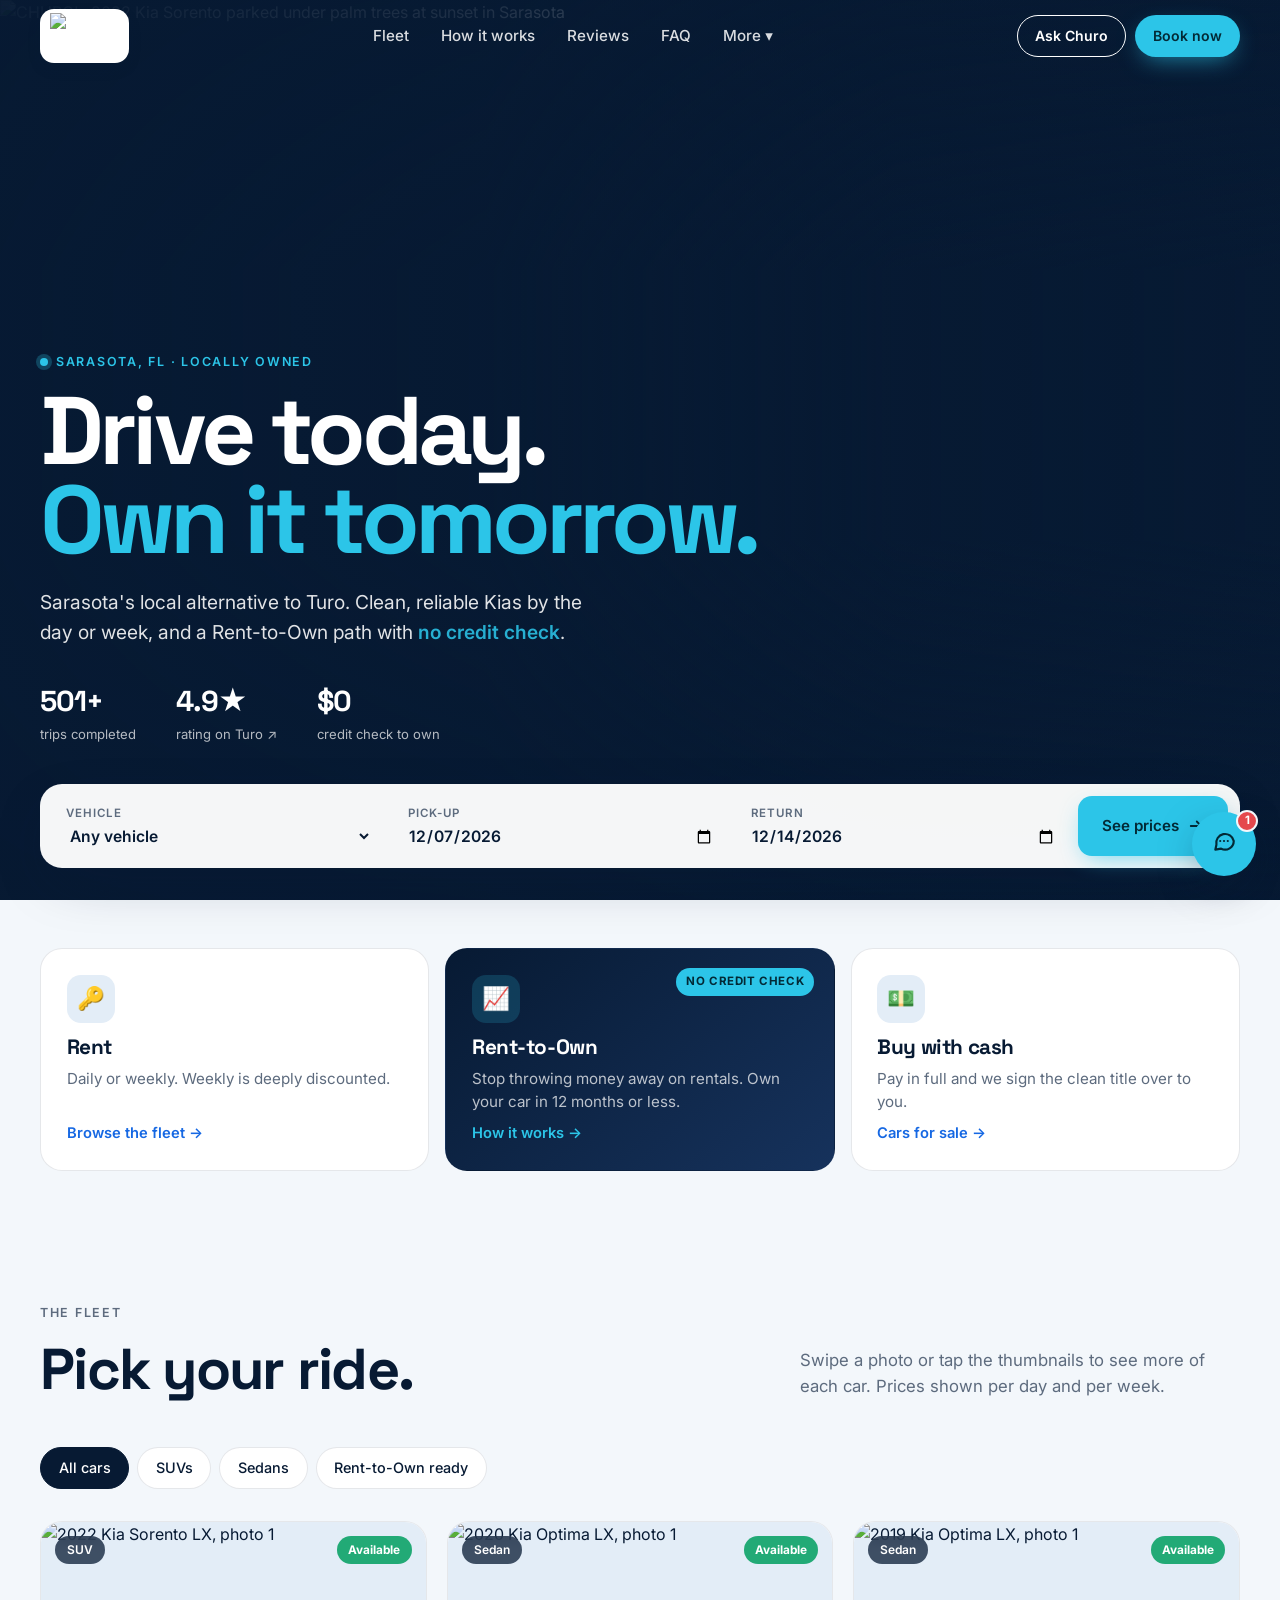
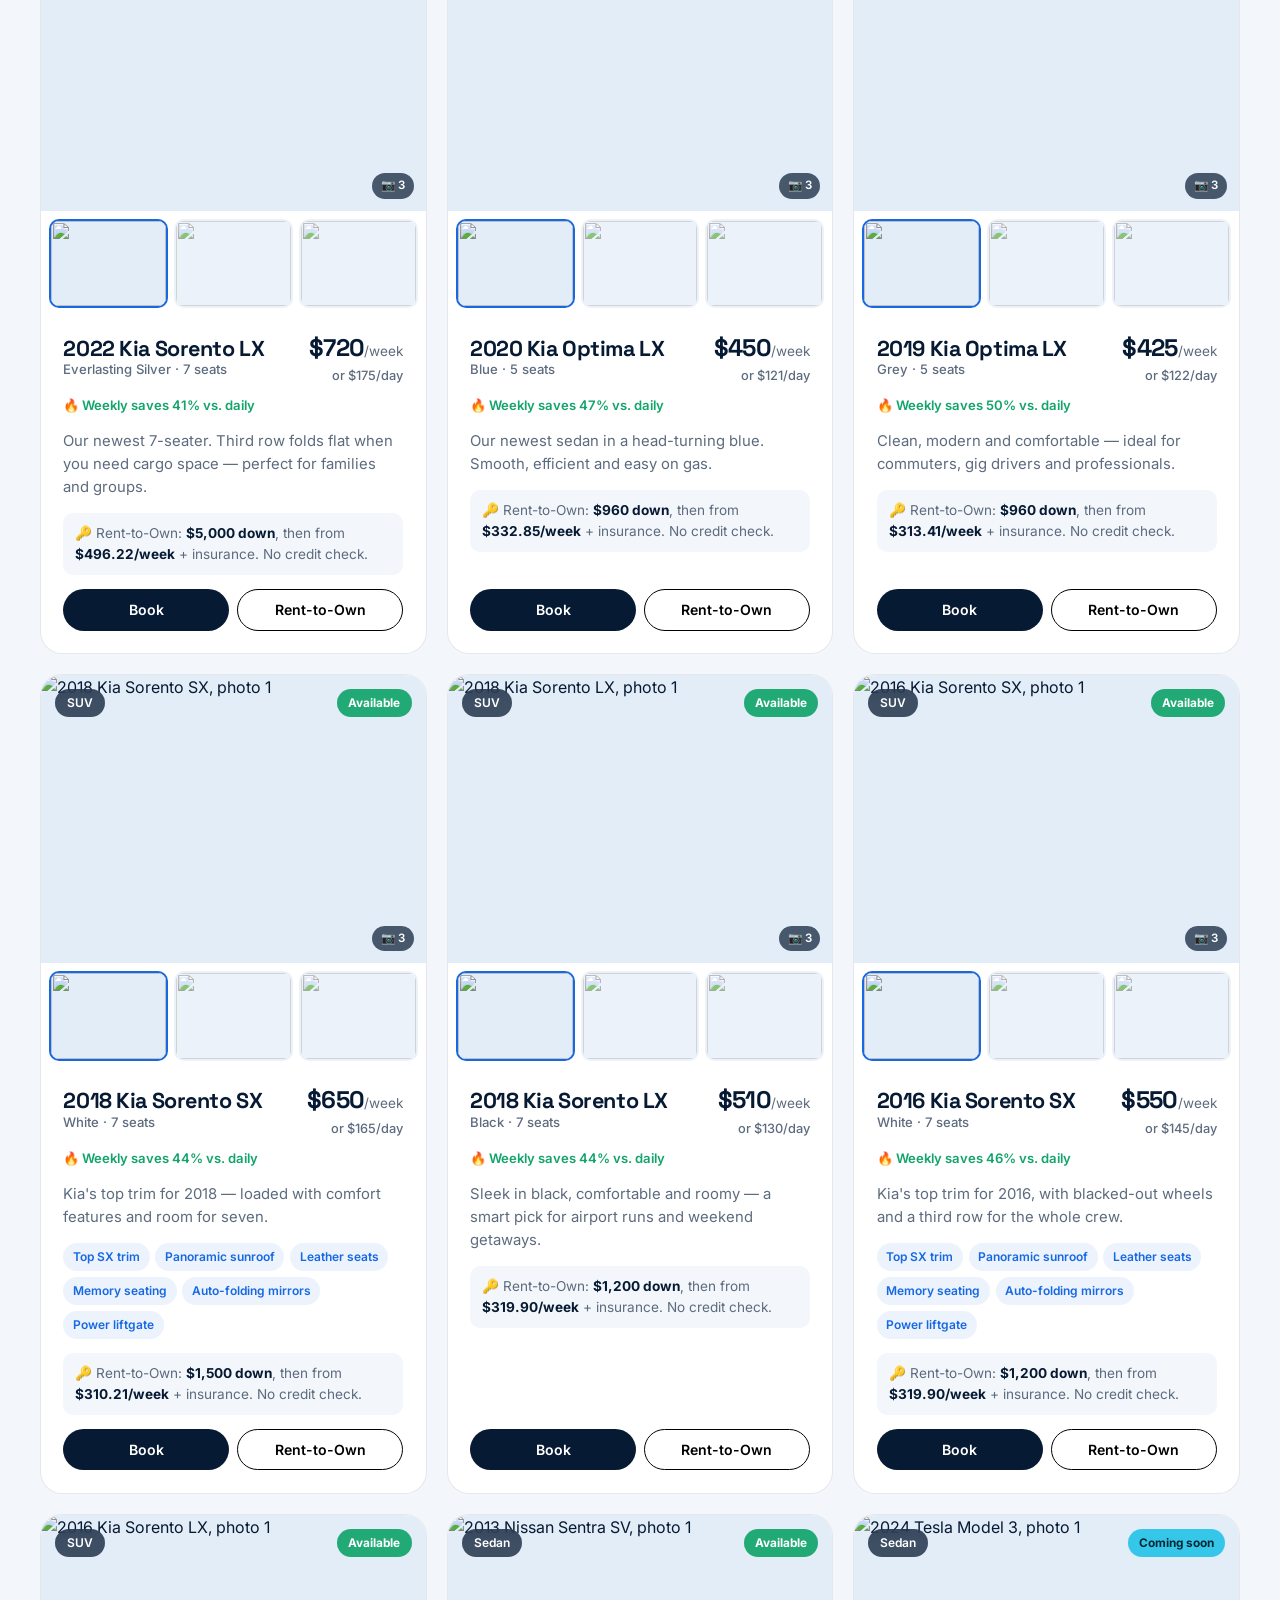
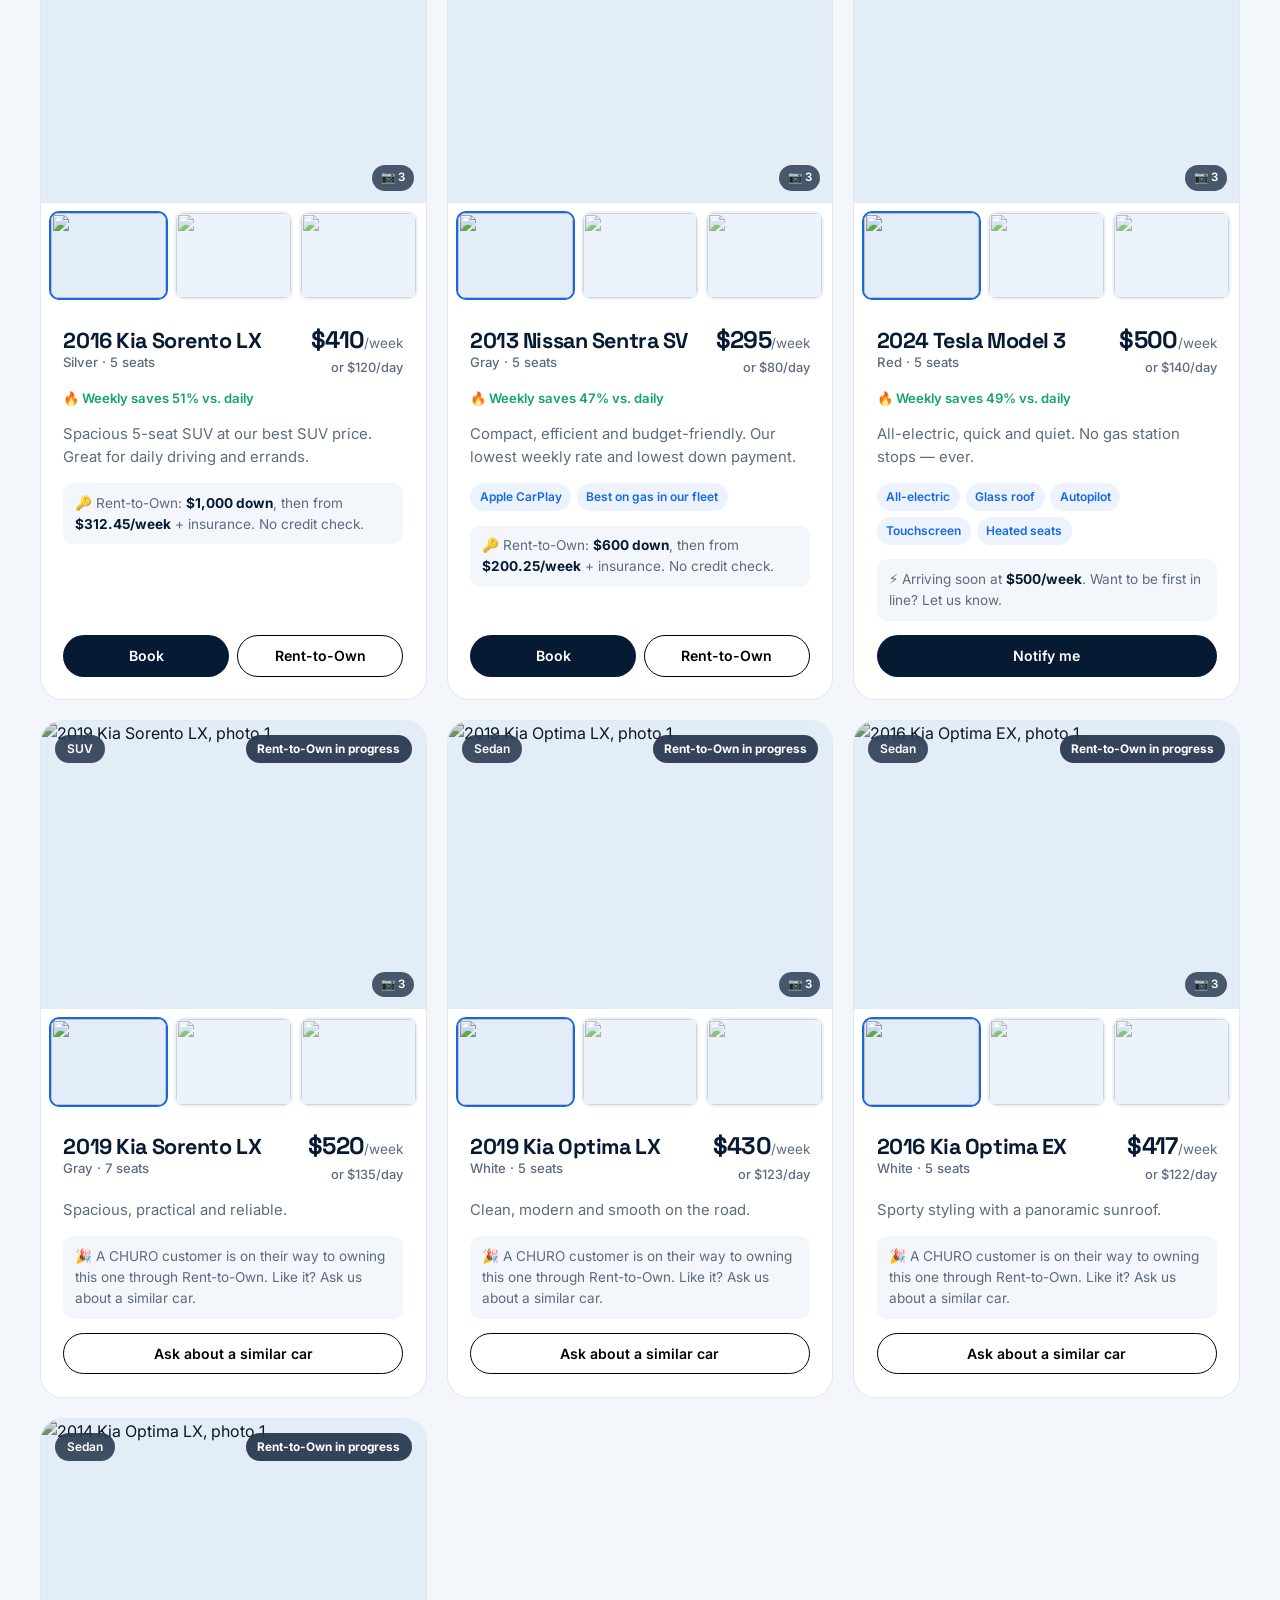
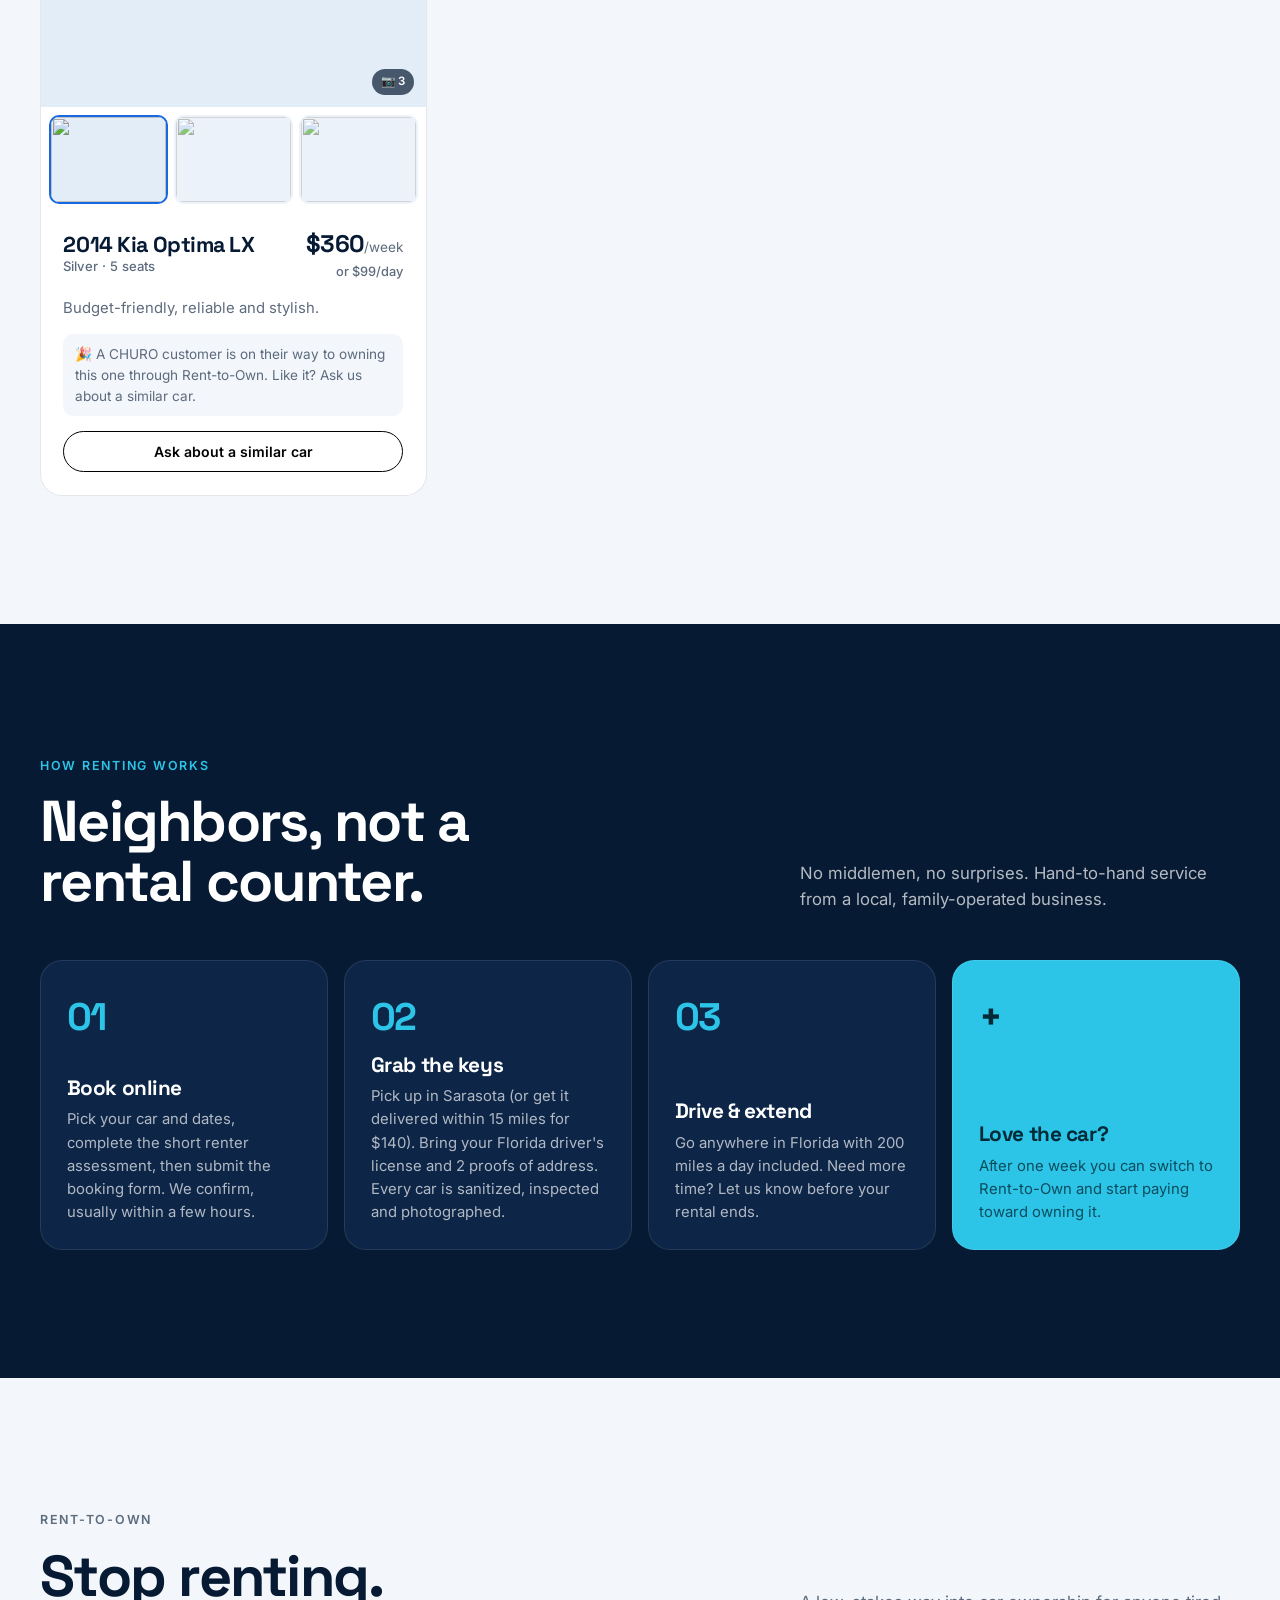
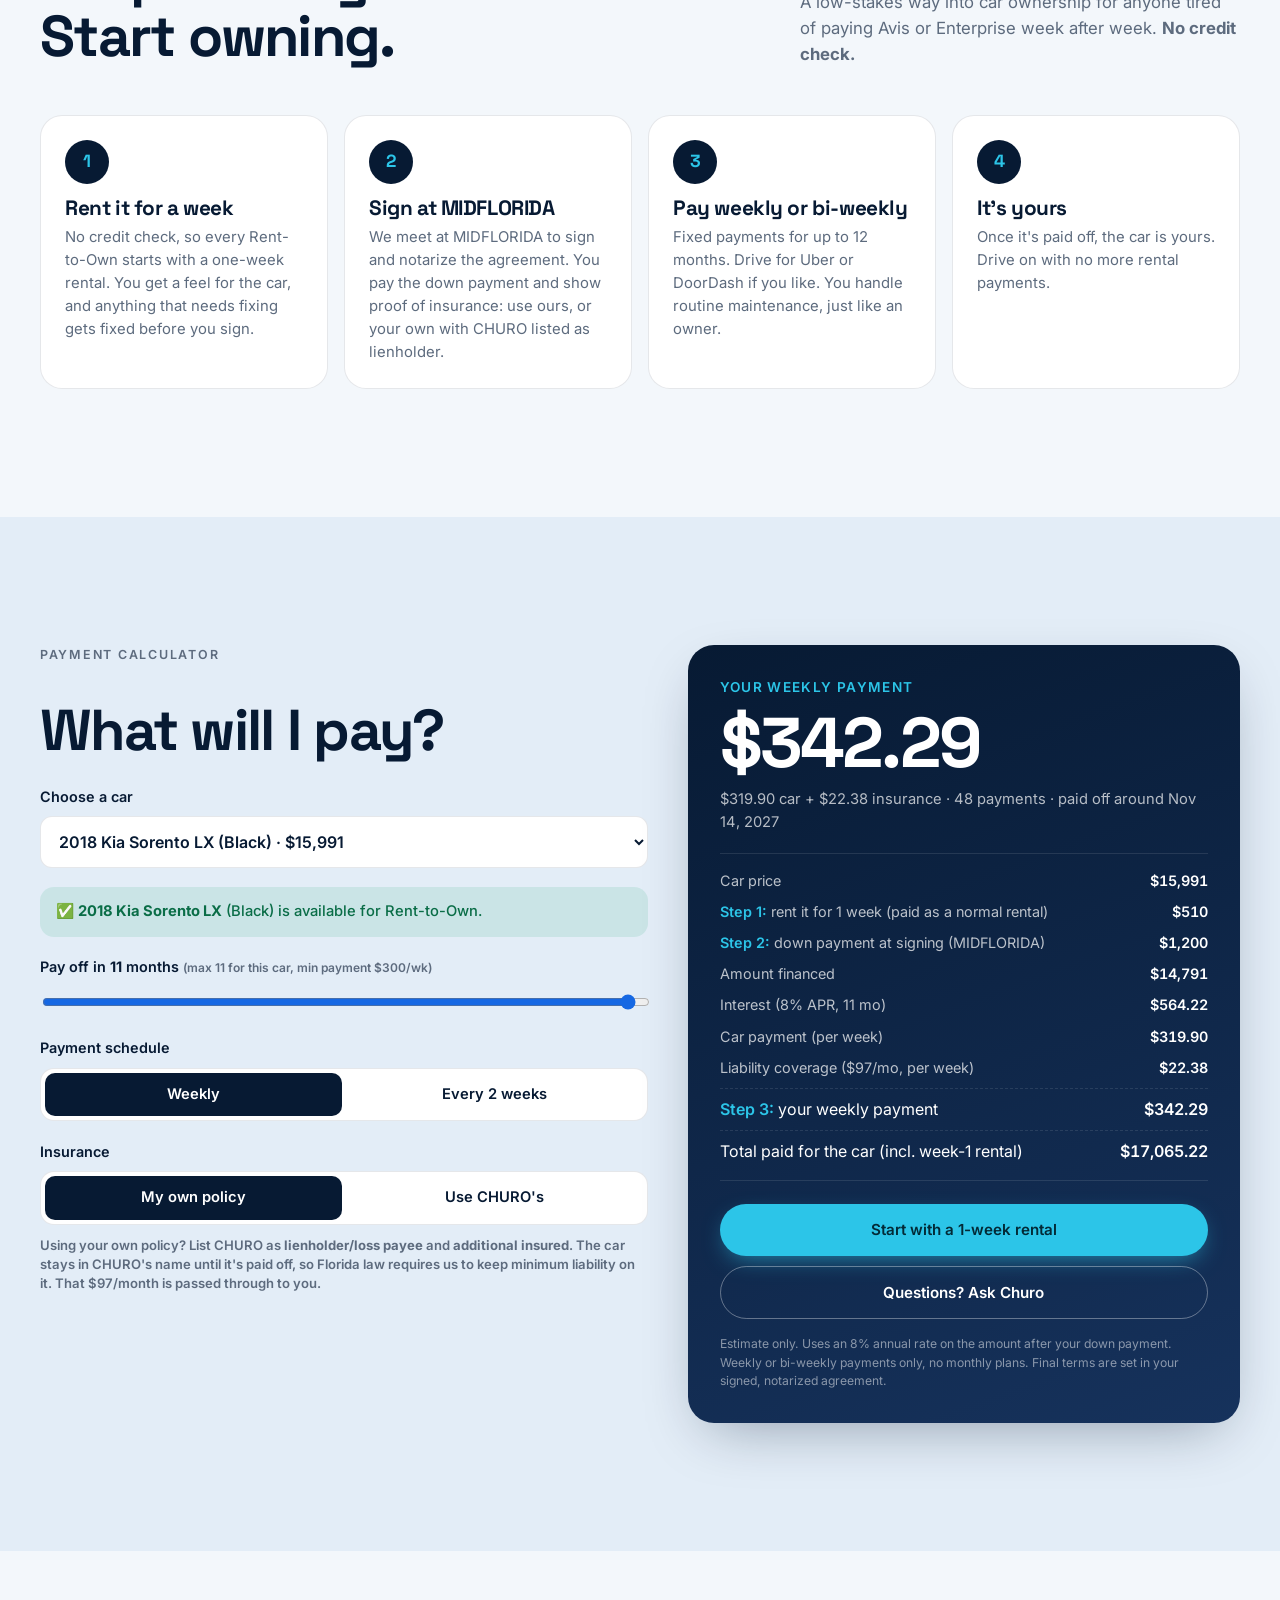
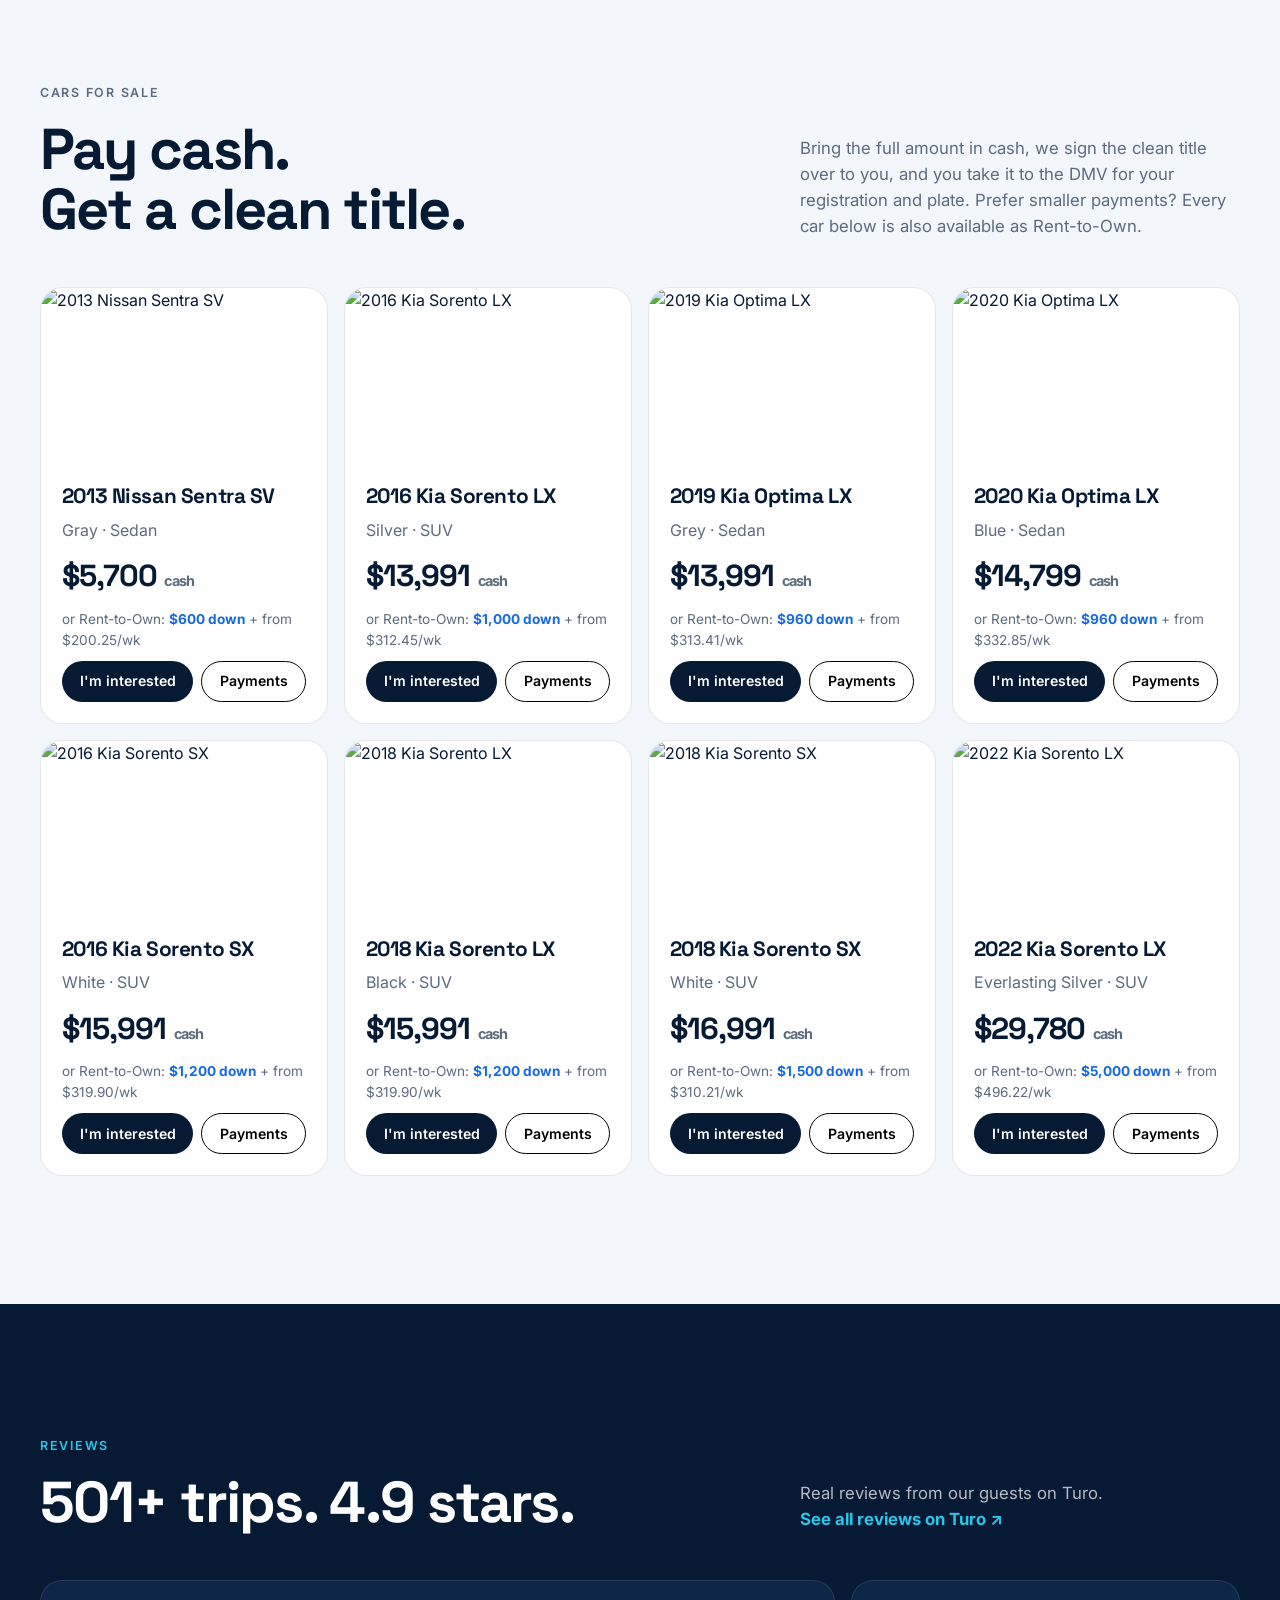
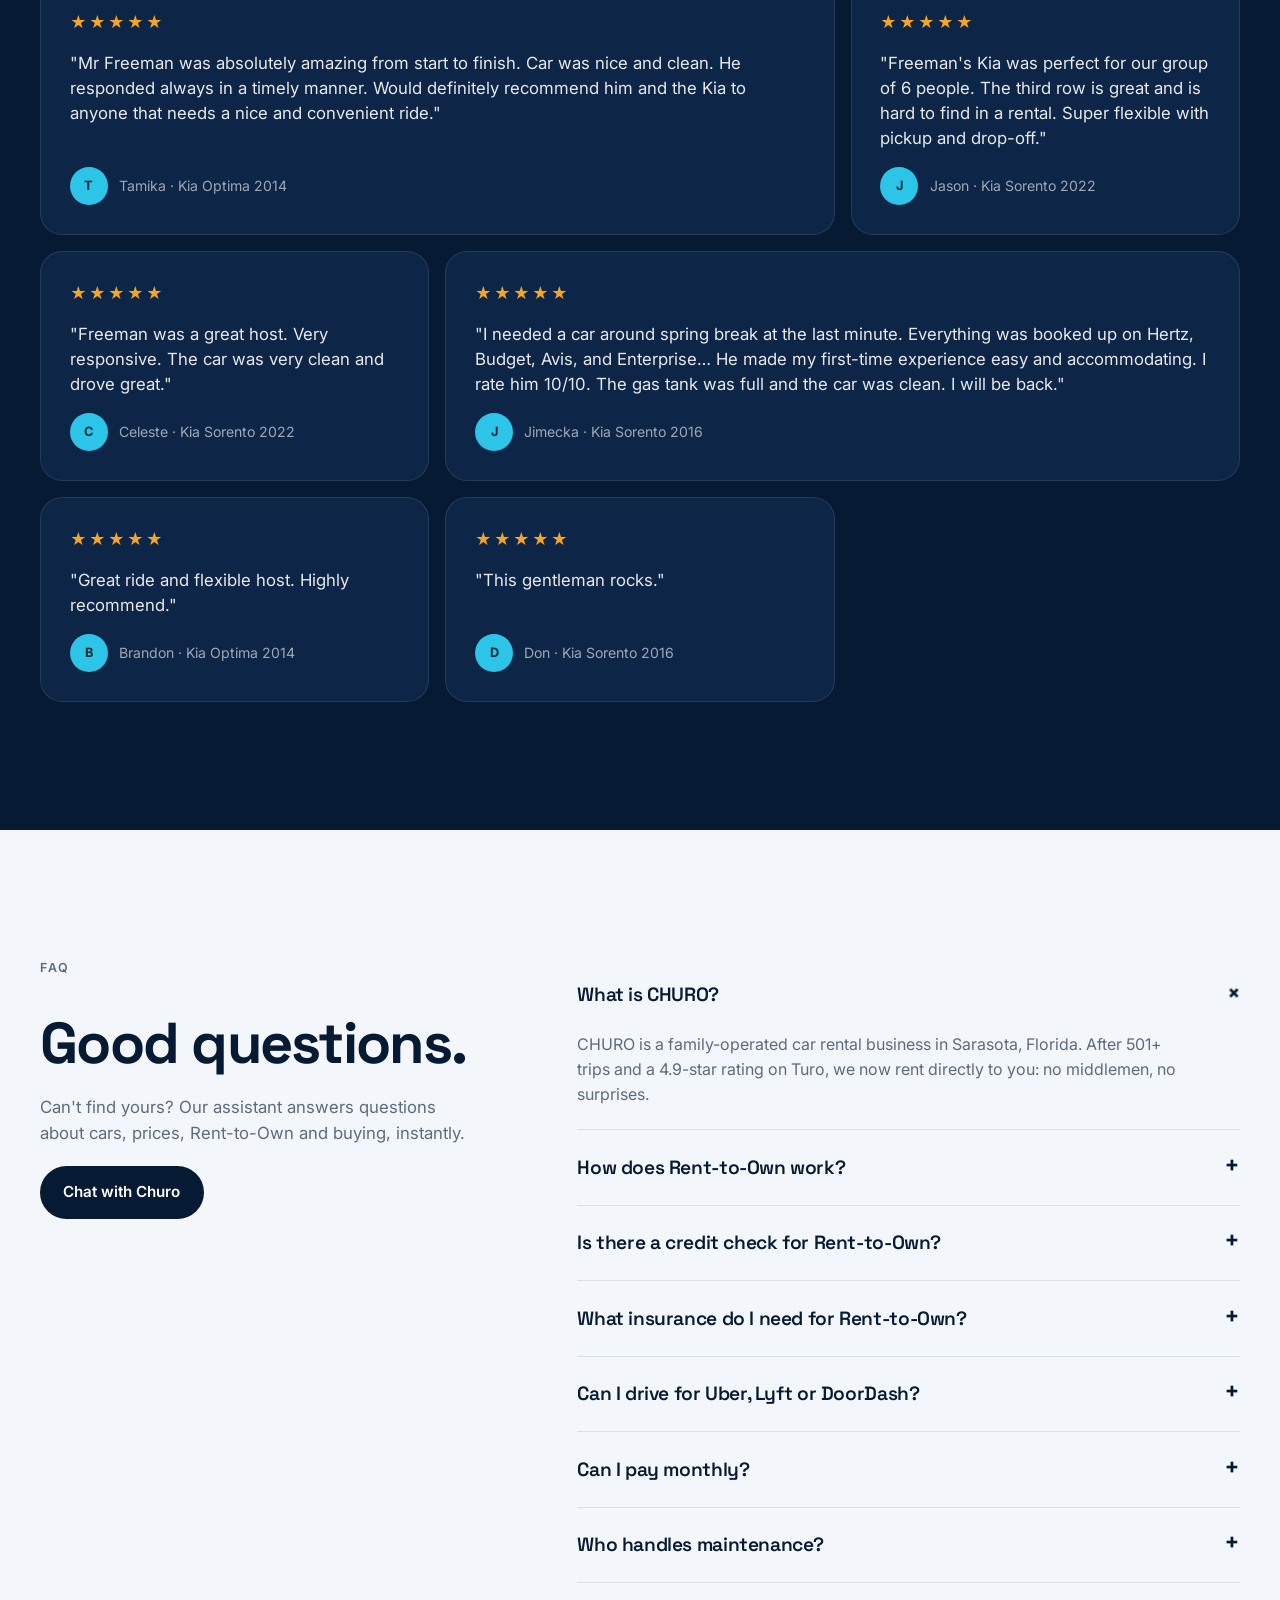
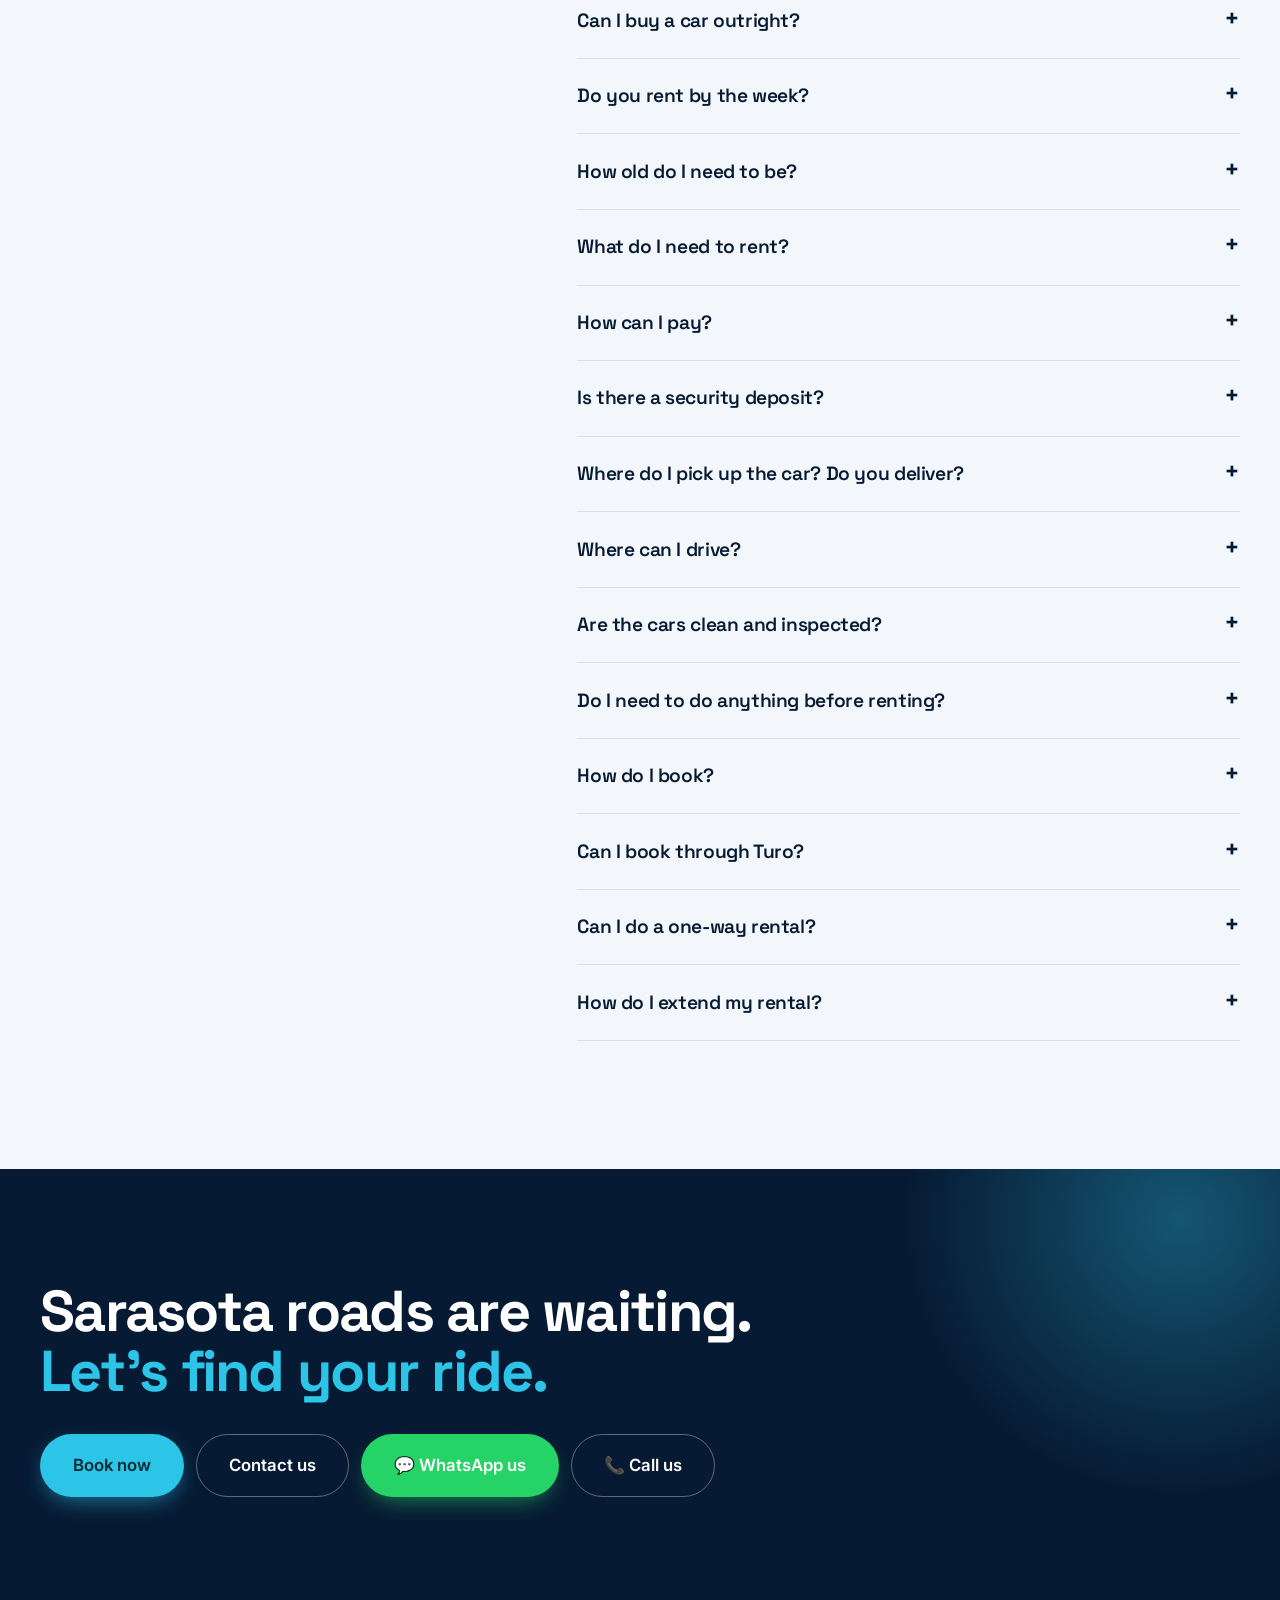
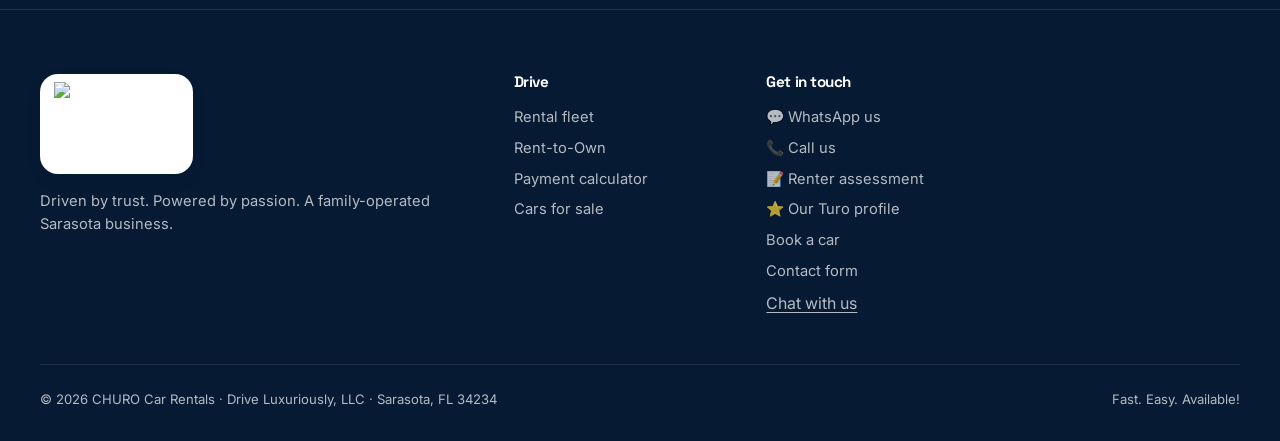
==== index.html @ 4ee93000 "Private dashboard + Google Sheet backend: assessment results (with license info), anonymous visit/ta" ====
<!DOCTYPE html>
<html lang="en">
<head>
  <meta charset="UTF-8" />
  <meta name="viewport" content="width=device-width, initial-scale=1.0" />
  <title>CHURO Car Rental Sarasota: Daily &amp; Weekly Rentals, Rent-to-Own, Cars for Sale</title>
  <meta name="description" content="CHURO is Sarasota's local alternative to Turo: clean Kia Sorento and Optima rentals by the day or week, Rent-to-Own with no credit check, and cars for sale." />
  <meta name="keywords" content="CHURO Car Rental, Sarasota car rental, Turo alternative, rent to own car Sarasota, no credit check car Sarasota, weekly car rental Sarasota, Kia Sorento rental, Kia Optima rental, SUV rental Sarasota" />
  <meta name="author" content="Freeman T." />
  <meta name="theme-color" content="#071a33" />
  <link rel="canonical" href="https://churo-car-rentals.github.io/" />
  <!-- Google: business card (city only, no street address) -->
  <script type="application/ld+json">
{
 "@context": "https://schema.org",
 "@type": "AutoRental",
 "name": "CHURO Car Rentals",
 "legalName": "Drive Luxuriously, LLC",
 "url": "https://churo-car-rentals.github.io/",
 "logo": "https://churo-car-rentals.github.io/logo.jpg",
 "image": "https://churo-car-rentals.github.io/logo.jpg",
 "description": "Sarasota's local alternative to Turo: Kia Sorento and Optima rentals by the day or week, Rent-to-Own with no credit check, and cars for sale.",
 "slogan": "Fast. Easy. Available!",
 "sameAs": ["https://turo.com/us/en/host/6152313"],
 "address": {
  "@type": "PostalAddress",
  "addressLocality": "Sarasota",
  "addressRegion": "FL",
  "postalCode": "34234",
  "addressCountry": "US"
 },
 "areaServed": {
  "@type": "City",
  "name": "Sarasota"
 }
}
  </script>

  <meta property="og:title" content="CHURO Car Rental | Sarasota's Trusted Local Option" />
  <meta property="og:description" content="Daily & weekly rentals, Rent-to-Own with no credit check, and cars for sale in Sarasota." />
  <meta property="og:url" content="https://churo-car-rentals.github.io/" />
  <meta property="og:type" content="website" />
  <!-- Link previews (WhatsApp, iMessage, Facebook, X): 1200x630 image with the CHURO logo -->
  <meta property="og:site_name" content="CHURO Car Rentals" />
  <meta property="og:image" content="https://churo-car-rentals.github.io/assets/img/partage-churo.jpg" />
  <meta property="og:image:type" content="image/jpeg" />
  <meta property="og:image:width" content="1200" />
  <meta property="og:image:height" content="630" />
  <meta property="og:image:alt" content="CHURO Car Rentals logo" />
  <meta name="twitter:image" content="https://churo-car-rentals.github.io/assets/img/partage-churo.jpg" />
  <meta name="twitter:card" content="summary_large_image" />

  <link rel="icon" href="favicon.ico" type="image/x-icon" />
  <link rel="apple-touch-icon" href="android-chrome-512x512.png" />
  <link rel="preconnect" href="https://fonts.googleapis.com" />
  <link rel="preconnect" href="https://fonts.gstatic.com" crossorigin />
  <link href="https://fonts.googleapis.com/css2?family=Inter:wght@400;500;600&family=Space+Grotesk:wght@500;600;700&display=swap" rel="stylesheet" />
  <link rel="stylesheet" href="css/styles.css?v=202611081222" />
</head>
<body>
  <!-- ================= NAV ================= -->
  <header class="nav" id="nav">
    <div class="container nav__inner">
      <a href="#top" class="brand" aria-label="CHURO Car Rentals home">
        <span class="brand__chip"><img src="assets/brand/churo-logo-teal.png" alt="Churo Car Rentals" width="84" height="56" /></span>
      </a>
      <nav class="nav__links" id="navLinks" aria-label="Primary">
        <a href="#fleet">Fleet</a>
        <a href="#how">How it works</a>
        <a href="#reviews">Reviews</a>
        <a href="#faq">FAQ</a>
        <div class="more" id="moreMenu">
          <button class="more__btn" aria-expanded="false" aria-controls="moreList">More <span aria-hidden="true">▾</span></button>
          <div class="more__list" id="moreList">
            <a href="#rent-to-own"><b>Rent-to-Own</b><small>No credit check · own it in ≤12 months</small></a>
            <a href="#calculator"><b>Payment calculator</b><small>See your weekly or bi-weekly payment</small></a>
            <a href="#for-sale"><b>Cars for sale</b><small>Pay cash, get a clean title</small></a>
          </div>
        </div>
      </nav>
      <div class="nav__cta">
        <button class="btn btn--ghost btn--sm" data-open-chat>Ask Churo</button>
        <a href="https://forms.fillout.com/t/pHEsqVXHKaus" target="_blank" rel="noopener" class="btn btn--accent btn--sm">Book now</a>
        <button class="nav__burger" id="burger" aria-label="Open menu" aria-expanded="false"><span></span><span></span></button>
      </div>
    </div>
  </header>

  <main id="top">
    <!-- ================= HERO ================= -->
    <section class="hero">
      <div class="hero__media"><img src="assets/brand/hero.jpg" alt="CHURO's 2022 Kia Sorento parked under palm trees at sunset in Sarasota" /></div>
      <div class="container hero__content">
        <p class="eyebrow"><span class="dot"></span> Sarasota, FL · Locally owned</p>
        <h1 class="hero__title">Drive today.<br /><em>Own it tomorrow.</em></h1>
        <p class="hero__sub">Sarasota's local alternative to Turo. Clean, reliable Kias by the day or week, and a Rent-to-Own path with <strong>no credit check</strong>.</p>
        <div class="hero__stats">
          <div><strong>501+</strong><span>trips completed</span></div>
          <a class="stat-link" href="https://turo.com/us/en/host/6152313" target="_blank" rel="noopener" title="See our reviews on Turo"><strong>4.9★</strong><span>rating on Turo ↗</span></a>
          <div><strong>$0</strong><span>credit check to own</span></div>
        </div>
      </div>

      <form class="booking container" id="search" autocomplete="off">
        <div class="booking__field">
          <label for="typeSel">Vehicle</label>
          <select id="typeSel">
            <option value="All">Any vehicle</option>
            <option value="SUV">SUV</option>
            <option value="Sedan">Sedan</option>
          </select>
        </div>
        <div class="booking__field">
          <label for="startDate">Pick-up</label>
          <input type="date" id="startDate" required />
        </div>
        <div class="booking__field">
          <label for="endDate">Return</label>
          <input type="date" id="endDate" required />
        </div>
        <button type="submit" class="btn btn--accent booking__submit">
          See prices
          <svg width="18" height="18" viewBox="0 0 24 24" fill="none" stroke="currentColor" stroke-width="2.4" stroke-linecap="round"><path d="M5 12h14M13 6l6 6-6 6"/></svg>
        </button>
        <p class="booking__note" id="searchNote" aria-live="polite"></p>
      </form>
    </section>

    <!-- ================= OPTIONS BAND ================= -->
    <section class="paths container" aria-label="Ways to drive with CHURO">
      <a class="path" href="#fleet">
        <span class="path__icon">🔑</span>
        <h3>Rent</h3>
        <p>Daily or weekly. Weekly is deeply discounted.</p>
        <span class="path__link">Browse the fleet →</span>
      </a>
      <a class="path path--hot" href="#rent-to-own">
        <span class="path__tag">No credit check</span>
        <span class="path__icon">📈</span>
        <h3>Rent-to-Own</h3>
        <p>Stop throwing money away on rentals. Own your car in 12 months or less.</p>
        <span class="path__link">How it works →</span>
      </a>
      <a class="path" href="#for-sale">
        <span class="path__icon">💵</span>
        <h3>Buy with cash</h3>
        <p>Pay in full and we sign the clean title over to you.</p>
        <span class="path__link">Cars for sale →</span>
      </a>
    </section>

    <!-- ================= FLEET ================= -->
    <section class="section" id="fleet">
      <div class="container">
        <div class="section__head">
          <div>
            <p class="eyebrow eyebrow--dark">The fleet</p>
            <h2>Pick your ride.</h2>
          </div>
          <p class="section__lead" id="fleetLead">Hover a photo strip or swipe to see more of each car. Prices shown per day and per week.</p>
        </div>
        <div class="filters" id="filters" role="tablist" aria-label="Filter cars"></div>
        <div class="fleet" id="fleetGrid"></div>
      </div>
    </section>

    <!-- ================= HOW RENTING WORKS ================= -->
    <section class="section section--dark" id="how">
      <div class="container">
        <div class="section__head">
          <div>
            <p class="eyebrow">How renting works</p>
            <h2>Neighbors, not a<br />rental counter.</h2>
          </div>
          <p class="section__lead section__lead--light">No middlemen, no surprises. Hand-to-hand service from a local, family-operated business.</p>
        </div>
        <div class="steps">
          <article class="step-card"><span class="step-card__n">01</span><h3>Book online</h3><p>Pick your car and dates, complete the short <a href="renter-quiz/">renter assessment</a>, then submit the booking form. We confirm, usually within a few hours.</p></article>
          <article class="step-card"><span class="step-card__n">02</span><h3>Grab the keys</h3><p>Pick up in Sarasota (or get it delivered within 15 miles for $140). Bring your Florida driver's license and 2 proofs of address. Every car is sanitized, inspected and photographed.</p></article>
          <article class="step-card"><span class="step-card__n">03</span><h3>Drive & extend</h3><p>Go anywhere in Florida with 200 miles a day included. Need more time? Let us know before your rental ends.</p></article>
          <article class="step-card step-card--accent"><span class="step-card__n">+</span><h3>Love the car?</h3><p>After one week you can switch to Rent-to-Own and start paying toward owning it.</p></article>
        </div>
      </div>
    </section>

    <!-- ================= RENT TO OWN ================= -->
    <section class="section" id="rent-to-own">
      <div class="container">
        <div class="section__head">
          <div>
            <p class="eyebrow eyebrow--dark">Rent-to-Own</p>
            <h2>Stop renting.<br />Start owning.</h2>
          </div>
          <p class="section__lead">A low-stakes way into car ownership for anyone tired of paying Avis or Enterprise week after week. <strong>No credit check.</strong></p>
        </div>
        <ol class="timeline">
          <li><span>1</span><div><h3>Rent it for a week</h3><p>No credit check, so every Rent-to-Own starts with a one-week rental. You get a feel for the car, and anything that needs fixing gets fixed before you sign.</p></div></li>
          <li><span>2</span><div><h3>Sign at MIDFLORIDA</h3><p>We meet at MIDFLORIDA to sign and notarize the agreement. You pay the down payment and show proof of insurance: use ours, or your own with CHURO listed as lienholder.</p></div></li>
          <li><span>3</span><div><h3>Pay weekly or bi-weekly</h3><p>Fixed payments for up to 12 months. Drive for Uber or DoorDash if you like. You handle routine maintenance, just like an owner.</p></div></li>
          <li><span>4</span><div><h3>It's yours</h3><p>Once it's paid off, the car is yours. Drive on with no more rental payments.</p></div></li>
        </ol>
      </div>
    </section>

    <!-- ================= CALCULATOR ================= -->
    <section class="section section--tint" id="calculator">
      <div class="container calc">
        <div class="calc__form">
          <p class="eyebrow eyebrow--dark">Payment calculator</p>
          <h2>What will I pay?</h2>
          <label class="field">
            <span>Choose a car</span>
            <select id="calcCar"></select>
          </label>
          <div class="calc__avail" id="calcAvail" aria-live="polite"></div>
          <div class="field">
            <span>Pay off in <b id="calcMonthsOut">12</b> months <small class="muted" id="calcMaxNote">(12 max)</small></span>
            <input type="range" id="calcMonths" min="1" max="12" step="1" value="12" />
          </div>
          <div class="field">
            <span>Payment schedule</span>
            <div class="seg" role="radiogroup" aria-label="Payment schedule">
              <label><input type="radio" name="freq" value="weekly" checked /><span>Weekly</span></label>
              <label><input type="radio" name="freq" value="biweekly" /><span>Every 2 weeks</span></label>
            </div>
          </div>
          <div class="field">
            <span>Insurance</span>
            <div class="seg" role="radiogroup" aria-label="Insurance">
              <label><input type="radio" name="ins" value="own" checked /><span>My own policy</span></label>
              <label><input type="radio" name="ins" value="churo" /><span>Use CHURO's</span></label>
            </div>
            <small class="calc__note" id="calcInsNote"></small>
          </div>
        </div>

        <aside class="calc__result" id="calcResult" aria-live="polite">
          <p class="calc__label" id="calcPayLabel">Your weekly payment</p>
          <p class="calc__big" id="calcPayment">$0</p>
          <p class="calc__sub" id="calcSub"></p>
          <ul class="calc__lines" id="calcLines"></ul>
          <div class="calc__actions">
            <a class="btn btn--accent btn--block" id="calcCta" href="https://forms.fillout.com/t/pHEsqVXHKaus" target="_blank" rel="noopener">Start with a 1-week rental</a>
            <button class="btn btn--ghost-light btn--block" data-open-chat>Questions? Ask Churo</button>
          </div>
          <p class="calc__fine">Estimate only. Uses an 8% annual rate on the amount after your down payment. Weekly or bi-weekly payments only, no monthly plans. Final terms are set in your signed, notarized agreement.</p>
        </aside>
      </div>
    </section>

    <!-- ================= FOR SALE ================= -->
    <section class="section" id="for-sale">
      <div class="container">
        <div class="section__head">
          <div>
            <p class="eyebrow eyebrow--dark">Cars for sale</p>
            <h2>Pay cash.<br />Get a clean title.</h2>
          </div>
          <p class="section__lead">Bring the full amount in cash, we sign the clean title over to you, and you take it to the DMV for your registration and plate. Prefer smaller payments? Every car below is also available as Rent-to-Own.</p>
        </div>
        <div class="sale" id="saleGrid"></div>
      </div>
    </section>

    <!-- ================= REVIEWS ================= -->
    <section class="section section--dark" id="reviews">
      <div class="container">
        <div class="section__head">
          <div>
            <p class="eyebrow">Reviews</p>
            <h2>501+ trips. 4.9 stars.</h2>
          </div>
          <p class="section__lead section__lead--light">Real reviews from our guests on Turo. <a class="turo-link" href="https://turo.com/us/en/host/6152313" target="_blank" rel="noopener">See all reviews on Turo ↗</a></p>
        </div>
        <div class="reviews">
          <figure class="review review--wide"><div class="stars">★★★★★</div><blockquote>"Mr Freeman was absolutely amazing from start to finish. Car was nice and clean. He responded always in a timely manner. Would definitely recommend him and the Kia to anyone that needs a nice and convenient ride."</blockquote><figcaption><span class="avatar">T</span> Tamika · Kia Optima 2014</figcaption></figure>
          <figure class="review"><div class="stars">★★★★★</div><blockquote>"Freeman's Kia was perfect for our group of 6 people. The third row is great and is hard to find in a rental. Super flexible with pickup and drop-off."</blockquote><figcaption><span class="avatar">J</span> Jason · Kia Sorento 2022</figcaption></figure>
          <figure class="review"><div class="stars">★★★★★</div><blockquote>"Freeman was a great host. Very responsive. The car was very clean and drove great."</blockquote><figcaption><span class="avatar">C</span> Celeste · Kia Sorento 2022</figcaption></figure>
          <figure class="review review--wide"><div class="stars">★★★★★</div><blockquote>"I needed a car around spring break at the last minute. Everything was booked up on Hertz, Budget, Avis, and Enterprise… He made my first-time experience easy and accommodating. I rate him 10/10. The gas tank was full and the car was clean. I will be back."</blockquote><figcaption><span class="avatar">J</span> Jimecka · Kia Sorento 2016</figcaption></figure>
          <figure class="review"><div class="stars">★★★★★</div><blockquote>"Great ride and flexible host. Highly recommend."</blockquote><figcaption><span class="avatar">B</span> Brandon · Kia Optima 2014</figcaption></figure>
          <figure class="review"><div class="stars">★★★★★</div><blockquote>"This gentleman rocks."</blockquote><figcaption><span class="avatar">D</span> Don · Kia Sorento 2016</figcaption></figure>
        </div>
      </div>
    </section>

    <!-- ================= FAQ ================= -->
    <section class="section" id="faq">
      <div class="container faq">
        <div>
          <p class="eyebrow eyebrow--dark">FAQ</p>
          <h2>Good questions.</h2>
          <p class="section__lead">Can't find yours? Our assistant answers questions about cars, prices, Rent-to-Own and buying, instantly.</p>
          <button class="btn btn--dark" data-open-chat>Chat with Churo</button>
        </div>
        <div class="faq__list" id="faqList"></div>
      </div>
    </section>

    <!-- ================= CTA ================= -->
    <section class="cta" id="contact">
      <div class="container cta__inner">
        <h2>Sarasota roads are waiting.<br /><em>Let's find your ride.</em></h2>
        <div class="cta__btns">
          <a href="https://forms.fillout.com/t/pHEsqVXHKaus" target="_blank" rel="noopener" class="btn btn--accent btn--lg">Book now</a>
          <a href="https://docs.google.com/forms/d/e/1FAIpQLSdDgjD5kFGaFIEEmNzoNym8B8v12XjKW2jX8AZsHEpCmtCb_Q/viewform?usp=sharing&amp;ouid=115600938134616394240" target="_blank" rel="noopener" class="btn btn--ghost-light btn--lg">Contact us</a>
          <a href="#contact" data-contact="wa" data-body="Hi CHURO, I'd like to rent a car." class="btn btn--wa btn--lg">💬 WhatsApp us</a>
          <a href="#contact" data-contact="call" class="btn btn--ghost-light btn--lg">📞 Call us</a>
        </div>
      </div>
    </section>
  </main>

  <!-- ================= FOOTER ================= -->
  <footer class="footer">
    <div class="container footer__inner">
      <div>
        <span class="brand__chip brand__chip--lg"><img src="assets/brand/churo-logo-black.png" alt="CHURO Car Rentals" width="140" height="94" /></span>
        <p class="footer__tag">Driven by trust. Powered by passion. A family-operated Sarasota business.</p>
      </div>
      <div>
        <h4>Drive</h4>
        <a href="#fleet">Rental fleet</a>
        <a href="#rent-to-own">Rent-to-Own</a>
        <a href="#calculator">Payment calculator</a>
        <a href="#for-sale">Cars for sale</a>
      </div>
      <div>
        <h4>Get in touch</h4>
        <a href="#contact" data-contact="wa" data-body="Hi CHURO, I'd like to rent a car.">💬 WhatsApp us</a>
        <a href="#contact" data-contact="call">📞 Call us</a>
        <a href="renter-quiz/">📝 Renter assessment</a>
        <a href="https://turo.com/us/en/host/6152313" target="_blank" rel="noopener">⭐ Our Turo profile</a>
        <a href="https://forms.fillout.com/t/pHEsqVXHKaus" target="_blank" rel="noopener">Book a car</a>
        <a href="https://docs.google.com/forms/d/e/1FAIpQLSdDgjD5kFGaFIEEmNzoNym8B8v12XjKW2jX8AZsHEpCmtCb_Q/viewform?usp=sharing&amp;ouid=115600938134616394240" target="_blank" rel="noopener">Contact form</a>
        <button class="linklike" data-open-chat>Chat with us</button>
      </div>
    </div>
    <div class="container footer__legal">
      <span id="copyLine">© <span id="year">2026</span> CHURO Car Rentals · Drive Luxuriously, LLC · Sarasota, FL 34234</span>
      <span>Fast. Easy. Available!</span>
    </div>
  </footer>

  <!-- ================= PHOTO VIEWER ================= -->
  <dialog class="viewer" id="viewer" aria-label="Car photos">
    <button class="viewer__close" id="viewerClose" aria-label="Close">×</button>
    <img id="viewerImg" alt="" />
    <p id="viewerCap"></p>
  </dialog>

  <!-- ================= CHATBOT ================= -->
  <button class="chat-launcher" id="chatLauncher" aria-label="Open chat with Churo" aria-expanded="false">
    <span class="chat-launcher__icon">
      <svg width="26" height="26" viewBox="0 0 24 24" fill="none" stroke="currentColor" stroke-width="2" stroke-linecap="round" stroke-linejoin="round"><path d="M21 12a8 8 0 0 1-11.6 7.1L4 20l1-4.6A8 8 0 1 1 21 12z"/><path d="M8.5 12h.01M12 12h.01M15.5 12h.01"/></svg>
    </span>
    <span class="chat-launcher__badge" id="chatBadge">1</span>
  </button>

  <section class="chat" id="chat" aria-label="Chat with Churo" hidden>
    <header class="chat__head">
      <div class="chat__avatar"><img src="favicon.ico" alt="" /></div>
      <div class="chat__title">
        <strong>Churo · Rental assistant</strong>
        <span class="chat__status"><i id="engineDot"></i><span id="engineLabel">Connecting…</span></span>
      </div>
      <button class="chat__icon-btn" id="chatSettingsBtn" aria-label="AI engine settings" title="AI engine settings">
        <svg width="18" height="18" viewBox="0 0 24 24" fill="none" stroke="currentColor" stroke-width="2"><circle cx="12" cy="12" r="3"/><path d="M19.4 15a1.7 1.7 0 0 0 .3 1.8l.1.1a2 2 0 1 1-2.8 2.8l-.1-.1a1.7 1.7 0 0 0-1.8-.3 1.7 1.7 0 0 0-1 1.5V21a2 2 0 1 1-4 0v-.1a1.7 1.7 0 0 0-1.1-1.5 1.7 1.7 0 0 0-1.8.3l-.1.1a2 2 0 1 1-2.8-2.8l.1-.1a1.7 1.7 0 0 0 .3-1.8 1.7 1.7 0 0 0-1.5-1H3a2 2 0 1 1 0-4h.1a1.7 1.7 0 0 0 1.5-1.1 1.7 1.7 0 0 0-.3-1.8l-.1-.1a2 2 0 1 1 2.8-2.8l.1.1a1.7 1.7 0 0 0 1.8.3H9a1.7 1.7 0 0 0 1-1.5V3a2 2 0 1 1 4 0v.1a1.7 1.7 0 0 0 1 1.5 1.7 1.7 0 0 0 1.8-.3l.1-.1a2 2 0 1 1 2.8 2.8l-.1.1a1.7 1.7 0 0 0-.3 1.8V9a1.7 1.7 0 0 0 1.5 1H21a2 2 0 1 1 0 4h-.1a1.7 1.7 0 0 0-1.5 1z"/></svg>
      </button>
      <button class="chat__icon-btn" id="chatResetBtn" aria-label="New conversation" title="New conversation">
        <svg width="18" height="18" viewBox="0 0 24 24" fill="none" stroke="currentColor" stroke-width="2" stroke-linecap="round"><path d="M3 12a9 9 0 1 0 3-6.7L3 8"/><path d="M3 3v5h5"/></svg>
      </button>
      <button class="chat__icon-btn" id="chatCloseBtn" aria-label="Close chat">
        <svg width="18" height="18" viewBox="0 0 24 24" fill="none" stroke="currentColor" stroke-width="2.4" stroke-linecap="round"><path d="M6 6l12 12M18 6L6 18"/></svg>
      </button>
    </header>

    <div class="chat__settings" id="chatSettings" hidden>
      <p class="chat__settings-title">AI engine</p>
      <label class="radio"><input type="radio" name="engine" value="auto" checked /> <span><b>Auto</b>: local Ollama model if running on this computer, otherwise built-in assistant</span></label>
      <label class="radio"><input type="radio" name="engine" value="ollama" /> <span><b>Ollama</b> (local, free). Model: <input id="ollamaModel" value="llama3.2" spellcheck="false" /></span></label>
      <label class="radio"><input type="radio" name="engine" value="webllm" /> <span><b>In-browser AI</b>: downloads a ~900 MB open model once (Chrome/Edge with WebGPU)</span></label>
      <label class="radio"><input type="radio" name="engine" value="builtin" /> <span><b>Built-in</b>: instant, offline, rule-based</span></label>
      <div class="progress" id="webllmProgress" hidden><div class="progress__bar"></div><span></span></div>
    </div>

    <div class="chat__body" id="chatBody" aria-live="polite"></div>
    <div class="chat__chips" id="chatChips"></div>
    <form class="chat__input" id="chatForm">
      <textarea id="chatInput" rows="1" placeholder="Ask about rentals, Rent-to-Own, prices…" aria-label="Message"></textarea>
      <button type="submit" id="chatSend" aria-label="Send">
        <svg width="18" height="18" viewBox="0 0 24 24" fill="none" stroke="currentColor" stroke-width="2.4" stroke-linecap="round" stroke-linejoin="round"><path d="M5 12h14M13 6l6 6-6 6"/></svg>
      </button>
    </form>
  </section>

  <script src="js/track.js?v=202611081222"></script>
  <script src="js/data.js?v=202611081222"></script>
  <script src="js/app.js?v=202611081222"></script>
  <script src="js/chatbot.js?v=202611081222"></script>
  <script src="js/contact.js?v=202611081222"></script>
</body>
</html>
---- css/styles.css ----
/* =========================================================
   CHURO — styles (ocean-blue theme, built on the Velora system)
   ========================================================= */
:root {
  --ink: #071a33;
  --ink-2: #0d2547;
  --ink-3: #16325c;
  --paper: #f3f7fb;
  --white: #ffffff;
  --tint: #e3edf7;
  --accent: #2cc5e8;
  --accent-ink: #032a36;
  --blue: #1668e3;
  --muted: #5d6b7e;
  --ok: #12a46b;
  --warn: #d98a00;
  --line: rgba(7, 26, 51, 0.1);
  --line-dark: rgba(255, 255, 255, 0.1);
  --danger: #e5484d;
  --radius: 22px;
  --radius-sm: 14px;
  --shadow: 0 20px 60px -20px rgba(7, 26, 51, 0.4);
  --font-display: "Space Grotesk", "Inter", system-ui, sans-serif;
  --font-body: "Inter", system-ui, -apple-system, sans-serif;
  --ease: cubic-bezier(0.2, 0.8, 0.2, 1);
}

*, *::before, *::after { box-sizing: border-box; }
html { scroll-behavior: smooth; scroll-padding-top: 80px; }
body {
  margin: 0;
  font-family: var(--font-body);
  font-size: 16px;
  line-height: 1.55;
  color: var(--ink);
  background: var(--paper);
  -webkit-font-smoothing: antialiased;
  overflow-x: hidden;
}
img { max-width: 100%; display: block; }
a { color: inherit; text-decoration: none; }
button { font: inherit; cursor: pointer; }
h1, h2, h3, h4 { font-family: var(--font-display); letter-spacing: -0.03em; line-height: 1.05; margin: 0; }
h2 { font-size: clamp(2.2rem, 5vw, 3.6rem); }
h3 { font-size: 1.3rem; letter-spacing: -0.02em; }
em { font-style: normal; color: var(--accent); }
.container { width: min(1200px, 100% - 32px); margin-inline: auto; }
.muted { color: var(--muted); }
.small { font-size: 0.82rem; }
:focus-visible { outline: 3px solid var(--accent); outline-offset: 2px; border-radius: 6px; }

/* ---------- Buttons ---------- */
.btn {
  display: inline-flex; align-items: center; justify-content: center; gap: 0.5rem;
  padding: 0.85rem 1.4rem; border-radius: 999px; border: 1px solid transparent;
  font-weight: 600; font-size: 0.95rem; white-space: nowrap;
  transition: transform 0.2s var(--ease), background 0.2s, box-shadow 0.2s;
}
.btn:hover { transform: translateY(-2px); }
.btn:active { transform: translateY(0); }
.btn--accent { background: var(--accent); color: var(--accent-ink); box-shadow: 0 8px 24px -8px rgba(44, 197, 232, 0.7); }
.btn--accent:hover { box-shadow: 0 12px 30px -8px rgba(44, 197, 232, 0.9); }
.btn--dark { background: var(--ink); color: var(--white); }
.btn--ghost { background: transparent; border-color: currentColor; }
.btn--sm { padding: 0.55rem 1.05rem; font-size: 0.88rem; }
.btn--lg { padding: 1.1rem 2rem; font-size: 1.05rem; }
.btn--block { width: 100%; }
.linklike { background: none; border: 0; padding: 0; color: inherit; text-decoration: underline; text-underline-offset: 3px; }

.eyebrow {
  display: inline-flex; align-items: center; gap: 0.5rem;
  font-size: 0.78rem; font-weight: 600; letter-spacing: 0.14em; text-transform: uppercase;
  color: var(--accent); margin: 0 0 1rem;
}
.eyebrow--dark { color: var(--muted); }
.eyebrow .dot { width: 8px; height: 8px; border-radius: 50%; background: var(--accent); box-shadow: 0 0 0 4px rgba(44, 197, 232, 0.25); animation: pulse 2s infinite; }
@keyframes pulse { 50% { box-shadow: 0 0 0 8px rgba(44, 197, 232, 0); } }

/* ---------- Nav ---------- */
.nav {
  position: fixed; inset: 0 0 auto; z-index: 50; color: var(--white);
  transition: background 0.3s, color 0.3s, box-shadow 0.3s;
}
.nav.is-scrolled { background: rgba(243, 247, 251, 0.88); backdrop-filter: blur(14px); -webkit-backdrop-filter: blur(14px); color: var(--ink); box-shadow: 0 1px 0 var(--line); }
.nav__inner { display: flex; align-items: center; justify-content: space-between; height: 72px; gap: 1rem; }
.brand { display: inline-flex; align-items: center; gap: 0.6rem; font-family: var(--font-display); font-weight: 700; font-size: 1.5rem; letter-spacing: -0.04em; }
.nav__links { display: flex; gap: 2rem; font-weight: 500; font-size: 0.95rem; }
.nav__links a { opacity: 0.85; position: relative; }
.nav__links a:hover { opacity: 1; }
.nav__links a::after { content: ""; position: absolute; left: 0; right: 0; bottom: -4px; height: 2px; background: var(--accent); transform: scaleX(0); transition: transform 0.25s var(--ease); transform-origin: left; }
.nav__links a:hover::after { transform: scaleX(1); }
.nav__cta { display: flex; align-items: center; gap: 0.6rem; }
.nav__burger { display: none; width: 40px; height: 40px; border: 0; background: transparent; color: inherit; position: relative; }
.nav__burger span { position: absolute; left: 10px; right: 10px; height: 2px; background: currentColor; transition: transform 0.25s; }
.nav__burger span:first-child { top: 15px; }
.nav__burger span:last-child { top: 23px; }
.nav__burger[aria-expanded="true"] span:first-child { transform: translateY(4px) rotate(45deg); }
.nav__burger[aria-expanded="true"] span:last-child { transform: translateY(-4px) rotate(-45deg); }

/* ---------- Hero ---------- */
.hero { position: relative; min-height: 100vh; min-height: 100svh; display: flex; flex-direction: column; justify-content: flex-end; color: var(--white); padding-bottom: 2rem; }
.hero__media { position: absolute; inset: 0; overflow: hidden; background: var(--ink); }
.hero__media img { width: 100%; height: 100%; object-fit: cover; object-position: center 60%; animation: heroZoom 18s ease-out forwards; }
.hero__media::after { content: ""; position: absolute; inset: 0; background: linear-gradient(180deg, rgba(7,26,51,0.55) 0%, rgba(7,26,51,0.15) 35%, rgba(7,26,51,0.85) 100%); }
@keyframes heroZoom { from { transform: scale(1.12); } to { transform: scale(1); } }
.hero__content { position: relative; padding-top: 140px; margin-bottom: 2.5rem; }
.hero__title { font-size: clamp(3rem, 9vw, 7.2rem); font-weight: 700; letter-spacing: -0.05em; line-height: 0.92; max-width: 12ch; }
.hero__sub { font-size: clamp(1rem, 1.6vw, 1.2rem); max-width: 46ch; opacity: 0.88; margin: 1.5rem 0 2rem; }
.hero__stats { display: flex; gap: 2.5rem; flex-wrap: wrap; }
.hero__stats div { display: flex; flex-direction: column; }
.hero__stats strong { font-family: var(--font-display); font-size: 1.8rem; letter-spacing: -0.03em; }
.hero__stats span { font-size: 0.82rem; opacity: 0.7; }

/* ---------- Booking widget ---------- */
.booking {
  position: relative; display: grid; gap: 0.5rem; align-items: end;
  grid-template-columns: 1.3fr 1.3fr 1fr 1fr 0.6fr auto;
  background: rgba(255, 255, 255, 0.96); color: var(--ink);
  padding: 0.75rem; border-radius: var(--radius); box-shadow: var(--shadow);
}
.booking__field { display: flex; flex-direction: column; gap: 0.2rem; padding: 0.55rem 0.9rem; border-radius: var(--radius-sm); transition: background 0.2s; min-width: 0; }
.booking__field:hover, .booking__field:focus-within { background: var(--paper); }
.booking__field label { font-size: 0.72rem; font-weight: 600; text-transform: uppercase; letter-spacing: 0.08em; color: var(--muted); }
.booking__field select, .booking__field input { border: 0; background: transparent; font: 600 0.98rem var(--font-body); color: var(--ink); padding: 0; width: 100%; outline: none; }
.booking__submit { height: 100%; min-height: 58px; border-radius: var(--radius-sm); }
.booking__note { grid-column: 1 / -1; margin: 0; font-size: 0.85rem; color: var(--danger); padding-inline: 0.9rem; }
.booking__note:empty { display: none; }

/* ---------- Marquee ---------- */
.marquee { background: var(--ink); color: var(--white); overflow: hidden; padding: 1.4rem 0; border-top: 1px solid var(--line-dark); }
.marquee__track { display: flex; gap: 2.5rem; width: max-content; animation: marquee 30s linear infinite; font-family: var(--font-display); font-size: 1.6rem; font-weight: 600; letter-spacing: -0.02em; }
.marquee__track span:nth-child(even) { color: var(--accent); }
@keyframes marquee { to { transform: translateX(-50%); } }

/* ---------- Sections ---------- */
.section { padding: clamp(4.5rem, 10vw, 8rem) 0; }
.section--dark { background: var(--ink); color: var(--white); }
.section--tint { background: var(--tint); }
.section__head { display: flex; justify-content: space-between; align-items: flex-end; gap: 2rem; margin-bottom: 3rem; flex-wrap: wrap; }
.section__lead { max-width: 40ch; color: var(--muted); margin: 0; font-size: 1.05rem; }

/* ---------- Filters ---------- */
.filters { display: flex; gap: 0.5rem; flex-wrap: wrap; margin-bottom: 2rem; }
.chip {
  border: 1px solid var(--line); background: var(--white); color: var(--ink);
  padding: 0.55rem 1.1rem; border-radius: 999px; font-weight: 500; font-size: 0.9rem;
  transition: background 0.2s, color 0.2s, border-color 0.2s;
}
.chip:hover { border-color: var(--ink); }
.chip.is-active { background: var(--ink); color: var(--white); border-color: var(--ink); }

/* ---------- Fleet ---------- */
.fleet { display: grid; grid-template-columns: repeat(auto-fill, minmax(320px, 1fr)); gap: 1.25rem; }
.car {
  background: var(--white); border-radius: var(--radius); overflow: hidden; border: 1px solid var(--line);
  display: flex; flex-direction: column;
  transition: transform 0.35s var(--ease), box-shadow 0.35s var(--ease);
  animation: rise 0.5s var(--ease) both;
}
.car:hover { transform: translateY(-6px); box-shadow: var(--shadow); }
@keyframes rise { from { opacity: 0; transform: translateY(16px); } }
.car__media { position: relative; aspect-ratio: 16 / 10; overflow: hidden; background: var(--tint); }
.car__media img { width: 100%; height: 100%; object-fit: cover; transition: transform 0.6s var(--ease); }
.car:hover .car__media img { transform: scale(1.06); }
.car__tag { position: absolute; top: 14px; left: 14px; background: rgba(7,26,51,0.75); color: var(--white); backdrop-filter: blur(6px); padding: 0.3rem 0.75rem; border-radius: 999px; font-size: 0.75rem; font-weight: 600; }
.car__tag--ev { background: var(--accent); color: var(--accent-ink); }
.car__body { padding: 1.3rem 1.4rem 1.4rem; display: flex; flex-direction: column; gap: 0.9rem; flex: 1; }
.car__top { display: flex; justify-content: space-between; align-items: baseline; gap: 1rem; }
.car__name { font-size: 1.35rem; }
.car__price { text-align: right; white-space: nowrap; }
.car__price strong { font-family: var(--font-display); font-size: 1.5rem; letter-spacing: -0.03em; }
.car__price span { color: var(--muted); font-size: 0.85rem; }
.car__total { font-size: 0.8rem; color: var(--muted); display: block; }
.car__blurb { margin: 0; color: var(--muted); font-size: 0.93rem; }
.car__specs { display: flex; flex-wrap: wrap; gap: 0.4rem; list-style: none; padding: 0; margin: 0; }
.car__specs li { font-size: 0.78rem; font-weight: 500; background: var(--paper); padding: 0.35rem 0.65rem; border-radius: 8px; }
.car__actions { display: flex; gap: 0.5rem; margin-top: auto; }
.car__actions .btn { flex: 1; }
.car__warn { font-size: 0.8rem; color: var(--danger); margin: 0; }
.empty { grid-column: 1 / -1; text-align: center; padding: 3rem; color: var(--muted); }

/* ---------- Bento ---------- */
.bento { display: grid; grid-template-columns: repeat(4, 1fr); grid-auto-rows: minmax(220px, auto); gap: 1rem; }
.bento__card { background: var(--ink-2); border: 1px solid var(--line-dark); border-radius: var(--radius); padding: 1.6rem; display: flex; flex-direction: column; justify-content: flex-end; gap: 0.5rem; position: relative; overflow: hidden; transition: transform 0.3s var(--ease), border-color 0.3s; }
.bento__card:hover { transform: translateY(-4px); border-color: rgba(44,197,232,0.4); }
.bento__card p { margin: 0; color: rgba(255,255,255,0.68); font-size: 0.93rem; }
.bento__card--wide { grid-column: span 2; }
.bento__card--accent { background: var(--accent); color: var(--accent-ink); }
.bento__card--accent p { color: rgba(3,42,54,0.75); }
.bento__card--accent .bento__icon { background: var(--accent-ink); color: var(--accent); }
.bento__icon { position: absolute; top: 1.4rem; left: 1.4rem; width: 46px; height: 46px; display: grid; place-items: center; font-size: 1.3rem; border-radius: 14px; background: var(--ink-3); font-weight: 700; }
.bento__card--img { padding: 0; min-height: 300px; }
.bento__card--img img { position: absolute; inset: 0; width: 100%; height: 100%; object-fit: cover; transition: transform 0.8s var(--ease); }
.bento__card--img:hover img { transform: scale(1.05); }
.bento__overlay { position: relative; padding: 1.8rem; background: linear-gradient(0deg, rgba(7,26,51,0.92), rgba(7,26,51,0)); display: flex; flex-direction: column; gap: 0.5rem; padding-top: 5rem; }
.bento__overlay h3 { font-size: 1.8rem; }
.step { color: var(--accent); font-size: 0.78rem; font-weight: 600; letter-spacing: 0.12em; text-transform: uppercase; }

/* ---------- Locations ---------- */
.locations { display: grid; grid-template-columns: repeat(auto-fill, minmax(250px, 1fr)); gap: 1rem; }
.loc { background: var(--white); border: 1px solid var(--line); border-radius: var(--radius); padding: 1.5rem; display: flex; flex-direction: column; gap: 0.6rem; transition: border-color 0.2s, transform 0.3s var(--ease); }
.loc:hover { border-color: var(--ink); transform: translateY(-3px); }
.loc__code { font-family: var(--font-display); font-size: 2.6rem; font-weight: 700; letter-spacing: -0.05em; line-height: 1; }
.loc__code small { font-size: 0.8rem; vertical-align: top; margin-left: 0.3rem; background: var(--accent); padding: 0.15rem 0.45rem; border-radius: 6px; letter-spacing: 0; }
.loc p { margin: 0; color: var(--muted); font-size: 0.9rem; }
.loc strong { font-size: 1rem; }

/* ---------- Reviews ---------- */
.reviews { display: grid; grid-template-columns: repeat(auto-fit, minmax(280px, 1fr)); gap: 1rem; }
.review { margin: 0; background: var(--white); border-radius: var(--radius); padding: 1.8rem; display: flex; flex-direction: column; gap: 1rem; }
.stars { color: #f5a524; letter-spacing: 2px; }
.review blockquote { margin: 0; font-size: 1.05rem; line-height: 1.5; flex: 1; }
.review figcaption { display: flex; align-items: center; gap: 0.7rem; font-size: 0.88rem; color: var(--muted); }
.avatar { width: 38px; height: 38px; border-radius: 50%; background: var(--ink); color: var(--accent); display: grid; place-items: center; font-weight: 700; font-size: 0.8rem; }

/* ---------- FAQ ---------- */
.faq { display: grid; grid-template-columns: 1fr 1.4fr; gap: 4rem; align-items: start; }
.faq > div:first-child { position: sticky; top: 100px; display: flex; flex-direction: column; gap: 1.25rem; align-items: flex-start; }
.faq__list details { border-bottom: 1px solid var(--line); }
.faq__list summary { list-style: none; cursor: pointer; padding: 1.4rem 0; font-family: var(--font-display); font-size: 1.2rem; font-weight: 600; letter-spacing: -0.02em; display: flex; justify-content: space-between; gap: 1rem; }
.faq__list summary::-webkit-details-marker { display: none; }
.faq__list summary::after { content: "+"; font-size: 1.6rem; line-height: 1; transition: transform 0.3s var(--ease); }
.faq__list details[open] summary::after { transform: rotate(45deg); }
.faq__list details p { margin: 0 0 1.4rem; color: var(--muted); max-width: 60ch; }

/* ---------- CTA + footer ---------- */
.cta { background: var(--ink); color: var(--white); padding: clamp(4rem, 10vw, 7rem) 0; position: relative; overflow: hidden; }
.cta::before { content: ""; position: absolute; width: 600px; height: 600px; right: -200px; top: -250px; background: radial-gradient(circle, rgba(44,197,232,0.35), transparent 65%); }
.cta__inner { position: relative; display: flex; justify-content: space-between; align-items: center; gap: 2rem; flex-wrap: wrap; }
.footer { background: var(--ink); color: rgba(255,255,255,0.7); padding: 4rem 0 2rem; border-top: 1px solid var(--line-dark); }
.footer__inner { display: grid; grid-template-columns: 2fr 1fr 1fr 1fr; gap: 2rem; }
.footer h4 { color: var(--white); font-size: 0.95rem; margin-bottom: 1rem; }
.footer a, .footer p { display: block; margin: 0 0 0.5rem; font-size: 0.92rem; }
.footer a:hover { color: var(--accent); }
.brand--light { color: var(--white); }
.footer__tag { margin-top: 1rem !important; }
.footer__legal { display: flex; justify-content: space-between; gap: 1rem; flex-wrap: wrap; border-top: 1px solid var(--line-dark); margin-top: 3rem; padding-top: 1.5rem; font-size: 0.82rem; }

/* ---------- Modals ---------- */
.modal { border: 0; padding: 0; border-radius: var(--radius); width: min(920px, 100% - 24px); max-height: calc(100vh - 24px); box-shadow: var(--shadow); background: var(--white); color: var(--ink); }
.modal--sm { width: min(460px, 100% - 24px); }
.modal::backdrop { background: rgba(7,26,51,0.6); backdrop-filter: blur(4px); }
.modal[open] { animation: pop 0.3s var(--ease); }
@keyframes pop { from { opacity: 0; transform: translateY(20px) scale(0.98); } }
.modal__inner { position: relative; padding: 2rem; }
.modal__inner.center { text-align: center; display: flex; flex-direction: column; align-items: center; gap: 0.8rem; }
.modal__close { position: absolute; top: 14px; right: 14px; width: 36px; height: 36px; border-radius: 50%; border: 0; background: var(--paper); font-size: 1.4rem; line-height: 1; z-index: 2; }
.modal__grid { display: grid; grid-template-columns: 1.4fr 1fr; gap: 2rem; }
.modal__left { display: flex; flex-direction: column; gap: 1rem; }
.modal__left > img { border-radius: var(--radius-sm); aspect-ratio: 16/8; object-fit: cover; width: 100%; }
.modal__left h3 { font-size: 1.8rem; }
.modal__left .muted { margin: -0.6rem 0 0; }
.modal__right { background: var(--paper); border-radius: var(--radius-sm); padding: 1.5rem; display: flex; flex-direction: column; gap: 0.9rem; align-self: start; position: sticky; top: 0; }
fieldset { border: 0; padding: 0; margin: 0; }
legend { font-weight: 600; font-size: 0.9rem; margin-bottom: 0.5rem; }
.choice-list { display: grid; gap: 0.45rem; }
.choice { display: flex; gap: 0.7rem; align-items: flex-start; padding: 0.7rem 0.9rem; border: 1px solid var(--line); border-radius: 12px; cursor: pointer; font-size: 0.88rem; transition: border-color 0.2s, background 0.2s; }
.choice:has(input:checked) { border-color: var(--ink); background: var(--paper); }
.choice input { accent-color: var(--ink); margin-top: 3px; }
.choice b { display: block; }
.choice span.price { margin-left: auto; font-weight: 600; white-space: nowrap; }
.choice small { color: var(--muted); }
.row { display: grid; grid-template-columns: 1fr 1fr; gap: 0.8rem; }
.field { display: flex; flex-direction: column; gap: 0.3rem; font-size: 0.82rem; font-weight: 600; }
.field input { border: 1px solid var(--line); border-radius: 10px; padding: 0.7rem 0.8rem; font: 500 0.95rem var(--font-body); }
.field input:focus { outline: 2px solid var(--ink); outline-offset: -1px; }
.breakdown { list-style: none; margin: 0; padding: 0; display: grid; gap: 0.5rem; font-size: 0.86rem; }
.breakdown li { display: flex; justify-content: space-between; gap: 0.8rem; }
.breakdown li span:last-child { font-variant-numeric: tabular-nums; white-space: nowrap; }
.breakdown li.neg span:last-child { color: #16a34a; }
.total { display: flex; justify-content: space-between; align-items: baseline; border-top: 1px dashed rgba(7,26,51,0.25); padding-top: 0.9rem; }
.total strong { font-family: var(--font-display); font-size: 2rem; letter-spacing: -0.03em; }
.confetti { font-size: 3rem; animation: pop 0.6s var(--ease); }
.code { font-family: var(--font-display); font-size: 1.6rem; font-weight: 700; letter-spacing: 0.1em; background: var(--accent); padding: 0.4rem 1rem; border-radius: 10px; margin: 0.3rem 0 0.8rem; }
.booking-item { display: flex; gap: 1rem; align-items: center; padding: 0.9rem 0; border-bottom: 1px solid var(--line); }
.booking-item img { width: 84px; height: 56px; object-fit: cover; border-radius: 8px; }
.booking-item div { flex: 1; font-size: 0.88rem; }
.booking-item button { border: 1px solid var(--line); background: none; border-radius: 999px; padding: 0.35rem 0.8rem; font-size: 0.8rem; }
.booking-item button:hover { border-color: var(--danger); color: var(--danger); }

/* =========================================================
   Chatbot
   ========================================================= */
.chat-launcher {
  position: fixed; right: 24px; bottom: 24px; z-index: 60;
  width: 64px; height: 64px; border-radius: 50%; border: 0;
  background: var(--accent); color: var(--accent-ink);
  box-shadow: 0 14px 40px -10px rgba(7,26,51,0.5), 0 0 0 0 rgba(44,197,232,0.6);
  display: grid; place-items: center;
  transition: transform 0.3s var(--ease);
  animation: launcherPulse 2.6s infinite;
}
.chat-launcher:hover { transform: scale(1.07) rotate(-6deg); }
.chat-launcher[aria-expanded="true"] { transform: scale(0); pointer-events: none; }
@keyframes launcherPulse { 70% { box-shadow: 0 14px 40px -10px rgba(7,26,51,0.5), 0 0 0 16px rgba(44,197,232,0); } }
.chat-launcher__badge { position: absolute; top: -2px; right: -2px; background: var(--danger); color: #fff; width: 22px; height: 22px; border-radius: 50%; font-size: 0.72rem; font-weight: 700; display: grid; place-items: center; border: 2px solid var(--paper); }
.chat-launcher__badge[hidden] { display: none; }

.chat {
  position: fixed; right: 24px; bottom: 24px; z-index: 61;
  width: 400px; height: min(680px, calc(100vh - 48px));
  background: var(--paper); border-radius: 26px; overflow: hidden;
  box-shadow: 0 30px 80px -20px rgba(7,26,51,0.55), 0 0 0 1px var(--line);
  display: flex; flex-direction: column;
  transform-origin: bottom right; animation: chatIn 0.35s var(--ease);
}
.chat[hidden] { display: none; }
@keyframes chatIn { from { opacity: 0; transform: scale(0.85) translateY(20px); } }
.chat__head { display: flex; align-items: center; gap: 0.7rem; padding: 0.9rem 0.9rem 0.9rem 1rem; background: var(--ink); color: var(--white); }
.chat__avatar img { width: 40px; height: 40px; border-radius: 12px; }
.chat__title { flex: 1; display: flex; flex-direction: column; min-width: 0; }
.chat__title strong { font-family: var(--font-display); font-size: 1rem; letter-spacing: -0.01em; }
.chat__status { display: flex; align-items: center; gap: 0.4rem; font-size: 0.75rem; opacity: 0.75; white-space: nowrap; overflow: hidden; text-overflow: ellipsis; }
.chat__status i { width: 7px; height: 7px; border-radius: 50%; background: #999; flex: none; }
.chat__status i.on { background: var(--accent); box-shadow: 0 0 8px var(--accent); }
.chat__status i.loading { background: #f5a524; animation: blink 1s infinite; }
@keyframes blink { 50% { opacity: 0.3; } }
.chat__icon-btn { width: 34px; height: 34px; border-radius: 10px; border: 0; background: transparent; color: var(--white); display: grid; place-items: center; opacity: 0.75; transition: background 0.2s, opacity 0.2s; flex: none; }
.chat__icon-btn:hover { background: var(--ink-3); opacity: 1; }

.chat__settings { background: var(--ink-2); color: var(--white); padding: 0.9rem 1rem 1rem; display: grid; gap: 0.55rem; font-size: 0.82rem; border-top: 1px solid var(--line-dark); }
.chat__settings[hidden] { display: none; }
.chat__settings-title { margin: 0; font-weight: 600; font-size: 0.72rem; text-transform: uppercase; letter-spacing: 0.12em; color: var(--accent); }
.radio { display: flex; gap: 0.55rem; align-items: flex-start; line-height: 1.4; cursor: pointer; opacity: 0.9; }
.radio input[type="radio"] { accent-color: var(--accent); margin-top: 3px; }
.radio input:not([type]) , .radio input[id="ollamaModel"] { background: var(--ink-3); border: 1px solid var(--line-dark); color: var(--white); border-radius: 6px; padding: 0.1rem 0.4rem; width: 110px; font: inherit; }
.progress { position: relative; height: 22px; background: var(--ink-3); border-radius: 8px; overflow: hidden; font-size: 0.72rem; }
.progress[hidden] { display: none; }
.progress__bar { position: absolute; inset: 0 auto 0 0; width: 0; background: var(--accent); transition: width 0.3s; }
.progress span { position: relative; display: block; text-align: center; line-height: 22px; mix-blend-mode: difference; color: #fff; white-space: nowrap; overflow: hidden; text-overflow: ellipsis; padding: 0 6px; }

.chat__body { flex: 1; overflow-y: auto; padding: 1.1rem 1rem; display: flex; flex-direction: column; gap: 0.7rem; scroll-behavior: smooth; }
.msg { max-width: 86%; padding: 0.7rem 0.95rem; border-radius: 18px; font-size: 0.92rem; line-height: 1.5; animation: msgIn 0.3s var(--ease); word-wrap: break-word; }
@keyframes msgIn { from { opacity: 0; transform: translateY(8px); } }
.msg--bot { background: var(--white); border-bottom-left-radius: 6px; align-self: flex-start; box-shadow: 0 1px 0 var(--line); }
.msg--user { background: var(--ink); color: var(--white); border-bottom-right-radius: 6px; align-self: flex-end; }
.msg p { margin: 0 0 0.5rem; }
.msg p:last-child { margin-bottom: 0; }
.msg ul, .msg ol { margin: 0.3rem 0 0.5rem; padding-left: 1.15rem; }
.msg li { margin-bottom: 0.2rem; }
.msg strong { font-weight: 600; }
.msg a { text-decoration: underline; }
.msg__meta { font-size: 0.68rem; color: var(--muted); margin-top: 0.35rem; }
.typing { display: inline-flex; gap: 4px; padding: 0.95rem 1rem; }
.typing i { width: 7px; height: 7px; border-radius: 50%; background: var(--muted); animation: bounce 1.2s infinite; }
.typing i:nth-child(2) { animation-delay: 0.15s; }
.typing i:nth-child(3) { animation-delay: 0.3s; }
@keyframes bounce { 30% { transform: translateY(-5px); opacity: 0.5; } }

.chat-cars { display: flex; gap: 0.6rem; overflow-x: auto; padding: 0.2rem 0 0.4rem; align-self: stretch; scroll-snap-type: x mandatory; animation: msgIn 0.3s var(--ease); }
.chat-car { flex: 0 0 185px; background: var(--white); border-radius: 16px; overflow: hidden; scroll-snap-align: start; border: 1px solid var(--line); display: flex; flex-direction: column; }
.chat-car img { width: 100%; height: 96px; object-fit: cover; }
.chat-car div { padding: 0.6rem 0.75rem 0.75rem; display: flex; flex-direction: column; gap: 0.2rem; flex: 1; }
.chat-car strong { font-family: var(--font-display); font-size: 0.95rem; }
.chat-car small { color: var(--muted); font-size: 0.75rem; }
.chat-car button { margin-top: auto; border: 0; background: var(--ink); color: var(--white); border-radius: 999px; padding: 0.45rem; font-size: 0.78rem; font-weight: 600; }
.chat-car button:hover { background: var(--accent); color: var(--accent-ink); }

.chat__chips { display: flex; gap: 0.4rem; overflow-x: auto; padding: 0 1rem 0.6rem; scrollbar-width: none; }
.chat__chips::-webkit-scrollbar { display: none; }
.chat__chips button { flex: none; border: 1px solid var(--line); background: var(--white); border-radius: 999px; padding: 0.42rem 0.85rem; font-size: 0.8rem; font-weight: 500; transition: all 0.2s; }
.chat__chips button:hover { background: var(--ink); color: var(--white); border-color: var(--ink); }
.chat__input { display: flex; gap: 0.5rem; padding: 0.7rem; margin: 0 0.7rem 0.7rem; background: var(--white); border-radius: 18px; box-shadow: 0 0 0 1px var(--line); align-items: flex-end; }
.chat__input:focus-within { box-shadow: 0 0 0 2px var(--ink); }
.chat__input textarea { flex: 1; border: 0; resize: none; font: 0.94rem/1.4 var(--font-body); padding: 0.45rem 0.4rem; max-height: 120px; outline: none; background: transparent; }
.chat__input button { width: 40px; height: 40px; border-radius: 12px; border: 0; background: var(--ink); color: var(--accent); display: grid; place-items: center; flex: none; transition: transform 0.2s; }
.chat__input button:hover { transform: scale(1.06); }
.chat__input button:disabled { opacity: 0.4; transform: none; cursor: not-allowed; }

/* ---------- Responsive ---------- */
@media (max-width: 1024px) {
  .booking { grid-template-columns: 1fr 1fr; }
  .booking__submit { grid-column: 1 / -1; }
  .bento { grid-template-columns: repeat(2, 1fr); }
  .faq { grid-template-columns: 1fr; gap: 2rem; }
  .faq > div:first-child { position: static; }
  .footer__inner { grid-template-columns: 1fr 1fr; }
}
@media (max-width: 760px) {
  .nav__links {
    position: fixed; inset: 72px 0 auto; flex-direction: column; gap: 0; background: var(--paper); color: var(--ink);
    padding: 0.5rem 16px 1.2rem; box-shadow: 0 20px 40px -20px rgba(0,0,0,0.3);
    transform: translateY(calc(-100% - 80px)); visibility: hidden; transition: transform 0.35s var(--ease), visibility 0.35s; z-index: -1;
  }
  .nav__links.is-open { transform: translateY(0); visibility: visible; }
  .nav__links a { padding: 0.9rem 0; border-bottom: 1px solid var(--line); font-size: 1.1rem; }
  .nav__burger { display: block; }
  .nav__cta .btn--ghost { display: none; }
  .hero__stats { gap: 1.5rem; }
  .bento { grid-template-columns: 1fr; }
  .bento__card--wide { grid-column: auto; }
  .fleet { grid-template-columns: 1fr; }
  .modal__grid { grid-template-columns: 1fr; }
  .modal__inner { padding: 1.4rem; }
  .row { grid-template-columns: 1fr; }
  .chat { right: 0; bottom: 0; width: 100%; height: 100%; height: 100dvh; border-radius: 0; }
  .chat-launcher { right: 16px; bottom: 16px; }
  .cta__inner { flex-direction: column; align-items: flex-start; }
}
@media (max-width: 480px) {
  .booking { grid-template-columns: 1fr; }
  .footer__inner { grid-template-columns: 1fr; }
}
@media (prefers-reduced-motion: reduce) {
  *, *::before, *::after { animation-duration: 0.01ms !important; animation-iteration-count: 1 !important; transition-duration: 0.01ms !important; }
  html { scroll-behavior: auto; }
}

/* =========================================================
   CHURO additions
   ========================================================= */
.btn--ghost-light { background: transparent; color: var(--white); border-color: rgba(255,255,255,0.35); }
.btn--ghost-light:hover { border-color: var(--white); }
.btn[disabled], .btn.is-disabled { opacity: 0.45; pointer-events: none; }
.section__lead--light { color: rgba(255,255,255,0.7); }
.hero__sub strong { color: var(--accent); font-weight: 600; }
.hero__media::after { background:
  linear-gradient(90deg, rgba(7,26,51,0.94) 0%, rgba(7,26,51,0.78) 38%, rgba(7,26,51,0.25) 70%, rgba(7,26,51,0.1) 100%),
  linear-gradient(180deg, rgba(7,26,51,0.6) 0%, rgba(7,26,51,0) 30%, rgba(7,26,51,0) 60%, rgba(7,26,51,0.85) 100%); }
.hero__media img { object-position: 70% 55%; }
.hero__title { font-size: clamp(2.8rem, 7.5vw, 6.2rem); }
@media (max-width: 760px) { .hero__media::after { background: linear-gradient(180deg, rgba(7,26,51,0.7) 0%, rgba(7,26,51,0.75) 50%, rgba(7,26,51,0.92) 100%); } }
.booking { grid-template-columns: 1fr 1fr 1fr auto; }

/* brand chip: logos have white backgrounds, so they sit on a white tile */
.brand__chip { display: inline-grid; place-items: center; background: var(--white); border-radius: 14px; padding: 4px 10px; box-shadow: 0 6px 18px -8px rgba(7,26,51,0.45); }
.brand__chip img { height: 46px; width: auto; }
.brand__chip--lg { padding: 8px 14px; border-radius: 18px; }
.brand__chip--lg img { height: 84px; }

/* More dropdown */
.more { position: relative; }
.more__btn { background: none; border: 0; color: inherit; font: inherit; font-weight: 500; font-size: 0.95rem; opacity: 0.85; padding: 0; }
.more__btn:hover, .more.is-open .more__btn { opacity: 1; }
.more__list { position: absolute; top: calc(100% + 14px); left: 50%; transform: translate(-50%, 6px); min-width: 290px; background: var(--white); color: var(--ink); border-radius: 18px; padding: 8px; box-shadow: var(--shadow); display: grid; opacity: 0; visibility: hidden; transition: opacity 0.2s, transform 0.2s var(--ease), visibility 0.2s; }
.more.is-open .more__list, .more:focus-within .more__list { opacity: 1; visibility: visible; transform: translate(-50%, 0); }
@media (hover: hover) { .more:hover .more__list { opacity: 1; visibility: visible; transform: translate(-50%, 0); } }
.more__list a { padding: 0.75rem 0.9rem; border-radius: 12px; display: flex; flex-direction: column; gap: 2px; opacity: 1; }
.more__list a::after { display: none; }
.more__list a:hover { background: var(--paper); }
.more__list small { color: var(--muted); font-size: 0.8rem; }

/* three paths */
.paths { position: relative; z-index: 2; display: grid; grid-template-columns: repeat(3, 1fr); gap: 1rem; margin-top: 3rem; }
.path { position: relative; background: var(--white); border: 1px solid var(--line); border-radius: var(--radius); padding: 1.6rem; display: flex; flex-direction: column; gap: 0.5rem; transition: transform 0.3s var(--ease), box-shadow 0.3s; }
.path:hover { transform: translateY(-4px); box-shadow: var(--shadow); }
.path p { margin: 0; color: var(--muted); font-size: 0.95rem; flex: 1; }
.path__icon { width: 48px; height: 48px; border-radius: 14px; background: var(--tint); display: grid; place-items: center; font-size: 1.4rem; margin-bottom: 0.4rem; }
.path__link { font-weight: 600; color: var(--blue); font-size: 0.92rem; }
.path--hot { background: linear-gradient(140deg, var(--ink) 0%, var(--ink-3) 100%); color: var(--white); border-color: transparent; }
.path--hot p { color: rgba(255,255,255,0.72); }
.path--hot .path__icon { background: rgba(44,197,232,0.18); }
.path--hot .path__link { color: var(--accent); }
.path__tag { position: absolute; top: 1.2rem; right: 1.2rem; background: var(--accent); color: var(--accent-ink); font-size: 0.72rem; font-weight: 700; padding: 0.3rem 0.65rem; border-radius: 999px; text-transform: uppercase; letter-spacing: 0.05em; }

/* car tiles with photo strip */
.car__media { aspect-ratio: 4 / 3; }
.car__track { display: flex; width: 100%; height: 100%; overflow-x: auto; scroll-snap-type: x mandatory; scrollbar-width: none; }
.car__track::-webkit-scrollbar { display: none; }
.car__track img { flex: 0 0 100%; width: 100%; height: 100%; object-fit: cover; scroll-snap-align: start; cursor: zoom-in; }
.car:hover .car__media img { transform: none; }
.car__badges { position: absolute; top: 14px; left: 14px; right: 14px; display: flex; justify-content: space-between; gap: 0.5rem; pointer-events: none; }
.car__tag { position: static; }
.badge { padding: 0.3rem 0.7rem; border-radius: 999px; font-size: 0.74rem; font-weight: 700; backdrop-filter: blur(6px); }
.badge--ok { background: rgba(18,164,107,0.92); color: #fff; }
.badge--rto { background: rgba(7,26,51,0.8); color: #fff; }
.car__count { position: absolute; bottom: 12px; right: 12px; background: rgba(7,26,51,0.7); color: #fff; font-size: 0.72rem; font-weight: 600; padding: 0.25rem 0.55rem; border-radius: 999px; pointer-events: none; }
.car__thumbs { display: grid; grid-template-columns: repeat(3, 1fr); gap: 6px; padding: 8px 8px 0; }
.car__thumbs button { padding: 0; border: 2px solid transparent; border-radius: 10px; overflow: hidden; aspect-ratio: 4/3; background: var(--tint); transition: border-color 0.2s, opacity 0.2s; opacity: 0.7; }
.car__thumbs button.is-active, .car__thumbs button:hover { border-color: var(--blue); opacity: 1; }
.car__thumbs img { width: 100%; height: 100%; object-fit: cover; }
.car__thumbs .thumb-empty { display: grid; place-items: center; font-size: 0.7rem; color: var(--muted); border: 2px dashed var(--line); border-radius: 10px; aspect-ratio: 4/3; text-align: center; padding: 4px; line-height: 1.2; }
.car--muted .car__track img { filter: grayscale(0.55) brightness(0.92); }
.car__name small { display: block; font-family: var(--font-body); font-size: 0.82rem; color: var(--muted); font-weight: 500; letter-spacing: 0; margin-top: 3px; }
.car__price .weekly { display: block; font-size: 0.8rem; color: var(--ok); font-weight: 600; }
.car__note { margin: 0; font-size: 0.85rem; color: var(--muted); background: var(--paper); border-radius: 10px; padding: 0.6rem 0.75rem; }
.car__note b { color: var(--ink); }

/* steps (how renting works) */
.steps { display: grid; grid-template-columns: repeat(4, 1fr); gap: 1rem; }
.step-card { background: var(--ink-2); border: 1px solid var(--line-dark); border-radius: var(--radius); padding: 1.6rem; display: flex; flex-direction: column; gap: 0.55rem; min-height: 230px; transition: transform 0.3s var(--ease), border-color 0.3s; }
.step-card:hover { transform: translateY(-4px); border-color: rgba(44,197,232,0.5); }
.step-card p { margin: 0; color: rgba(255,255,255,0.68); font-size: 0.93rem; }
.step-card__n { font-family: var(--font-display); font-size: 2.4rem; font-weight: 700; color: var(--accent); letter-spacing: -0.04em; margin-bottom: auto; }
.step-card--accent { background: var(--accent); color: var(--accent-ink); }
.step-card--accent p { color: rgba(3,42,54,0.78); }
.step-card--accent .step-card__n { color: var(--accent-ink); }

/* rent-to-own timeline */
.timeline { list-style: none; margin: 0; padding: 0; display: grid; grid-template-columns: repeat(4, 1fr); gap: 1rem; counter-reset: s; }
.timeline li { background: var(--white); border: 1px solid var(--line); border-radius: var(--radius); padding: 1.5rem; display: flex; flex-direction: column; gap: 0.9rem; position: relative; }
.timeline li > span { width: 44px; height: 44px; border-radius: 50%; background: var(--ink); color: var(--accent); display: grid; place-items: center; font-family: var(--font-display); font-weight: 700; font-size: 1.1rem; }
.timeline h3 { margin-bottom: 0.4rem; }
.timeline p { margin: 0; color: var(--muted); font-size: 0.93rem; }

/* calculator */
.calc { display: grid; grid-template-columns: 1.1fr 1fr; gap: 2.5rem; align-items: start; }
.calc__form { display: flex; flex-direction: column; gap: 1.2rem; }
.calc__form h2 { margin-bottom: 0.4rem; }
.calc .field { font-size: 0.9rem; gap: 0.5rem; }
.calc select { border: 1px solid var(--line); border-radius: 12px; padding: 0.85rem 0.9rem; font: 600 1rem var(--font-body); background: var(--white); color: var(--ink); }
.calc input[type="range"] { width: 100%; accent-color: var(--blue); height: 28px; }
.calc__avail { border-radius: 14px; padding: 0.85rem 1rem; font-size: 0.92rem; font-weight: 500; }
.calc__avail.ok { background: rgba(18,164,107,0.12); color: #0a6d47; }
.calc__avail.no { background: rgba(217,138,0,0.14); color: #7a4d00; }
.seg { display: grid; grid-template-columns: 1fr 1fr; background: var(--white); border: 1px solid var(--line); border-radius: 14px; padding: 4px; gap: 4px; }
.seg label { cursor: pointer; }
.seg input { position: absolute; opacity: 0; pointer-events: none; }
.seg span { display: block; text-align: center; padding: 0.65rem; border-radius: 10px; font-weight: 600; font-size: 0.92rem; transition: background 0.2s, color 0.2s; }
.seg input:checked + span { background: var(--ink); color: var(--white); }
.seg input:focus-visible + span { outline: 3px solid var(--accent); }
.calc__result { background: linear-gradient(160deg, var(--ink) 0%, var(--ink-3) 100%); color: var(--white); border-radius: 26px; padding: 2rem; display: flex; flex-direction: column; gap: 0.6rem; position: sticky; top: 96px; box-shadow: var(--shadow); }
.calc__label { margin: 0; font-size: 0.85rem; text-transform: uppercase; letter-spacing: 0.1em; color: var(--accent); font-weight: 600; }
.calc__big { margin: 0; font-family: var(--font-display); font-size: clamp(3rem, 7vw, 4.4rem); font-weight: 700; letter-spacing: -0.04em; line-height: 1; }
.calc__sub { margin: 0 0 0.6rem; color: rgba(255,255,255,0.7); font-size: 0.92rem; }
.calc__lines { list-style: none; margin: 0; padding: 1rem 0; border-top: 1px solid var(--line-dark); border-bottom: 1px solid var(--line-dark); display: grid; gap: 0.55rem; font-size: 0.9rem; }
.calc__lines li { display: flex; justify-content: space-between; gap: 1rem; }
.calc__lines li span:first-child { color: rgba(255,255,255,0.72); }
.calc__lines li span:last-child { font-variant-numeric: tabular-nums; font-weight: 600; white-space: nowrap; }
.calc__lines li.total { font-size: 1rem; padding-top: 0.5rem; border-top: 1px dashed var(--line-dark); }
.calc__lines li.total span { color: var(--white); }
.calc__actions { display: grid; gap: 0.6rem; margin-top: 0.8rem; }
.calc__fine { font-size: 0.76rem; color: rgba(255,255,255,0.5); margin: 0.4rem 0 0; }
.calc__result.is-unavailable .calc__big { opacity: 0.55; }

/* for sale */
.sale { display: grid; grid-template-columns: repeat(auto-fill, minmax(280px, 1fr)); gap: 1rem; }
.sale-card { background: var(--white); border: 1px solid var(--line); border-radius: var(--radius); overflow: hidden; display: flex; flex-direction: column; transition: transform 0.3s var(--ease), box-shadow 0.3s; }
.sale-card:hover { transform: translateY(-4px); box-shadow: var(--shadow); }
.sale-card img { aspect-ratio: 16/10; object-fit: cover; width: 100%; cursor: zoom-in; }
.sale-card__body { padding: 1.2rem 1.3rem 1.3rem; display: flex; flex-direction: column; gap: 0.6rem; flex: 1; }
.sale-card__price { font-family: var(--font-display); font-size: 1.9rem; font-weight: 700; letter-spacing: -0.03em; }
.sale-card__alt { font-size: 0.85rem; color: var(--muted); margin: 0; }
.sale-card__alt b { color: var(--blue); }
.sale-card__actions { display: flex; gap: 0.5rem; margin-top: auto; }
.sale-card__actions .btn { flex: 1; }

/* reviews on dark */
.section--dark .review { background: var(--ink-2); border: 1px solid var(--line-dark); }
.section--dark .review blockquote { color: rgba(255,255,255,0.9); }
.section--dark .review figcaption { color: rgba(255,255,255,0.6); }
.section--dark .avatar { background: var(--accent); color: var(--accent-ink); }
.reviews { grid-template-columns: repeat(3, 1fr); }
.review--wide { grid-column: span 2; }

/* CTA */
.cta__btns { display: flex; gap: 0.75rem; flex-wrap: wrap; }

/* photo viewer */
.viewer { border: 0; padding: 0; background: transparent; max-width: min(1100px, 100vw - 24px); width: 100%; color: #fff; overflow: visible; }
.viewer::backdrop { background: rgba(7,26,51,0.88); backdrop-filter: blur(4px); }
.viewer img { width: 100%; max-height: 80vh; object-fit: contain; border-radius: 16px; }
.viewer p { text-align: center; margin: 0.8rem 0 0; }
.viewer__close { position: absolute; top: -14px; right: -6px; width: 40px; height: 40px; border-radius: 50%; border: 0; background: #fff; color: var(--ink); font-size: 1.5rem; line-height: 1; z-index: 2; }

/* chat tweaks for the blue theme */
.chat__avatar img { background: #fff; padding: 3px; object-fit: contain; }
.chat-car img { height: 100px; }
.chat-car small b { color: var(--ok); }

@media (max-width: 1024px) {
  .booking { grid-template-columns: 1fr 1fr 1fr; }
  .booking__submit { grid-column: 1 / -1; }
  .steps, .timeline { grid-template-columns: repeat(2, 1fr); }
  .calc { grid-template-columns: 1fr; }
  .calc__result { position: static; }
  .reviews { grid-template-columns: 1fr 1fr; }
}
@media (max-width: 760px) {
  .paths { grid-template-columns: 1fr; margin-top: 2rem; }
  .steps, .timeline { grid-template-columns: 1fr; }
  .reviews { grid-template-columns: 1fr; }
  .review--wide { grid-column: auto; }
  .more { width: 100%; }
  .more__btn { display: none; }
  .more__list { position: static; transform: none; opacity: 1; visibility: visible; box-shadow: none; padding: 0; min-width: 0; background: transparent; }
  .more.is-open .more__list, .more:focus-within .more__list { transform: none; }
  .more__list a { padding: 0.9rem 0; border-radius: 0; border-bottom: 1px solid var(--line); }
  .brand__chip img { height: 40px; }
}
@media (max-width: 480px) {
  .booking { grid-template-columns: 1fr; }
}

/* fixes */
.nav .btn--ghost { color: inherit; }
.calc > *, .calc__form > * { min-width: 0; }
.calc select { width: 100%; max-width: 100%; text-overflow: ellipsis; }
.car__price .daily { display: block; font-size: 0.8rem; color: var(--muted); font-weight: 500; }
.car__deal { margin: -0.3rem 0 0; font-size: 0.82rem; font-weight: 600; color: var(--ok); }
.calc__note { display: block; color: var(--muted); font-size: 0.82rem; line-height: 1.45; margin-top: 0.2rem; }
.car__features { list-style: none; margin: 0; padding: 0; display: flex; flex-wrap: wrap; gap: 0.35rem; }
.car__features li { font-size: 0.75rem; font-weight: 600; color: var(--blue); background: rgba(22,104,227,0.08); padding: 0.3rem 0.6rem; border-radius: 999px; }
.calc__lines b { color: var(--accent); font-weight: 600; }
.badge--soon { background: rgba(44,197,232,0.95); color: var(--accent-ink); }

/* FAQ: link to the renter assessment */
.faq__link { display: inline-block; margin-top: 6px; font-weight: 700; color: var(--blue); text-decoration: none; }
.faq__link:hover { text-decoration: underline; }

/* WhatsApp button */
.btn--wa { background: #25d366; color: #fff; box-shadow: 0 10px 24px -10px rgba(37, 211, 102, .7); }
.btn--wa:hover { background: #1ebe5b; }

/* Turo links */
.stat-link { color: inherit; text-decoration: none; display: flex; flex-direction: column; }
.stat-link:hover span { text-decoration: underline; }
.turo-link { color: var(--accent); font-weight: 700; text-decoration: none; white-space: nowrap; }
.turo-link:hover { text-decoration: underline; }
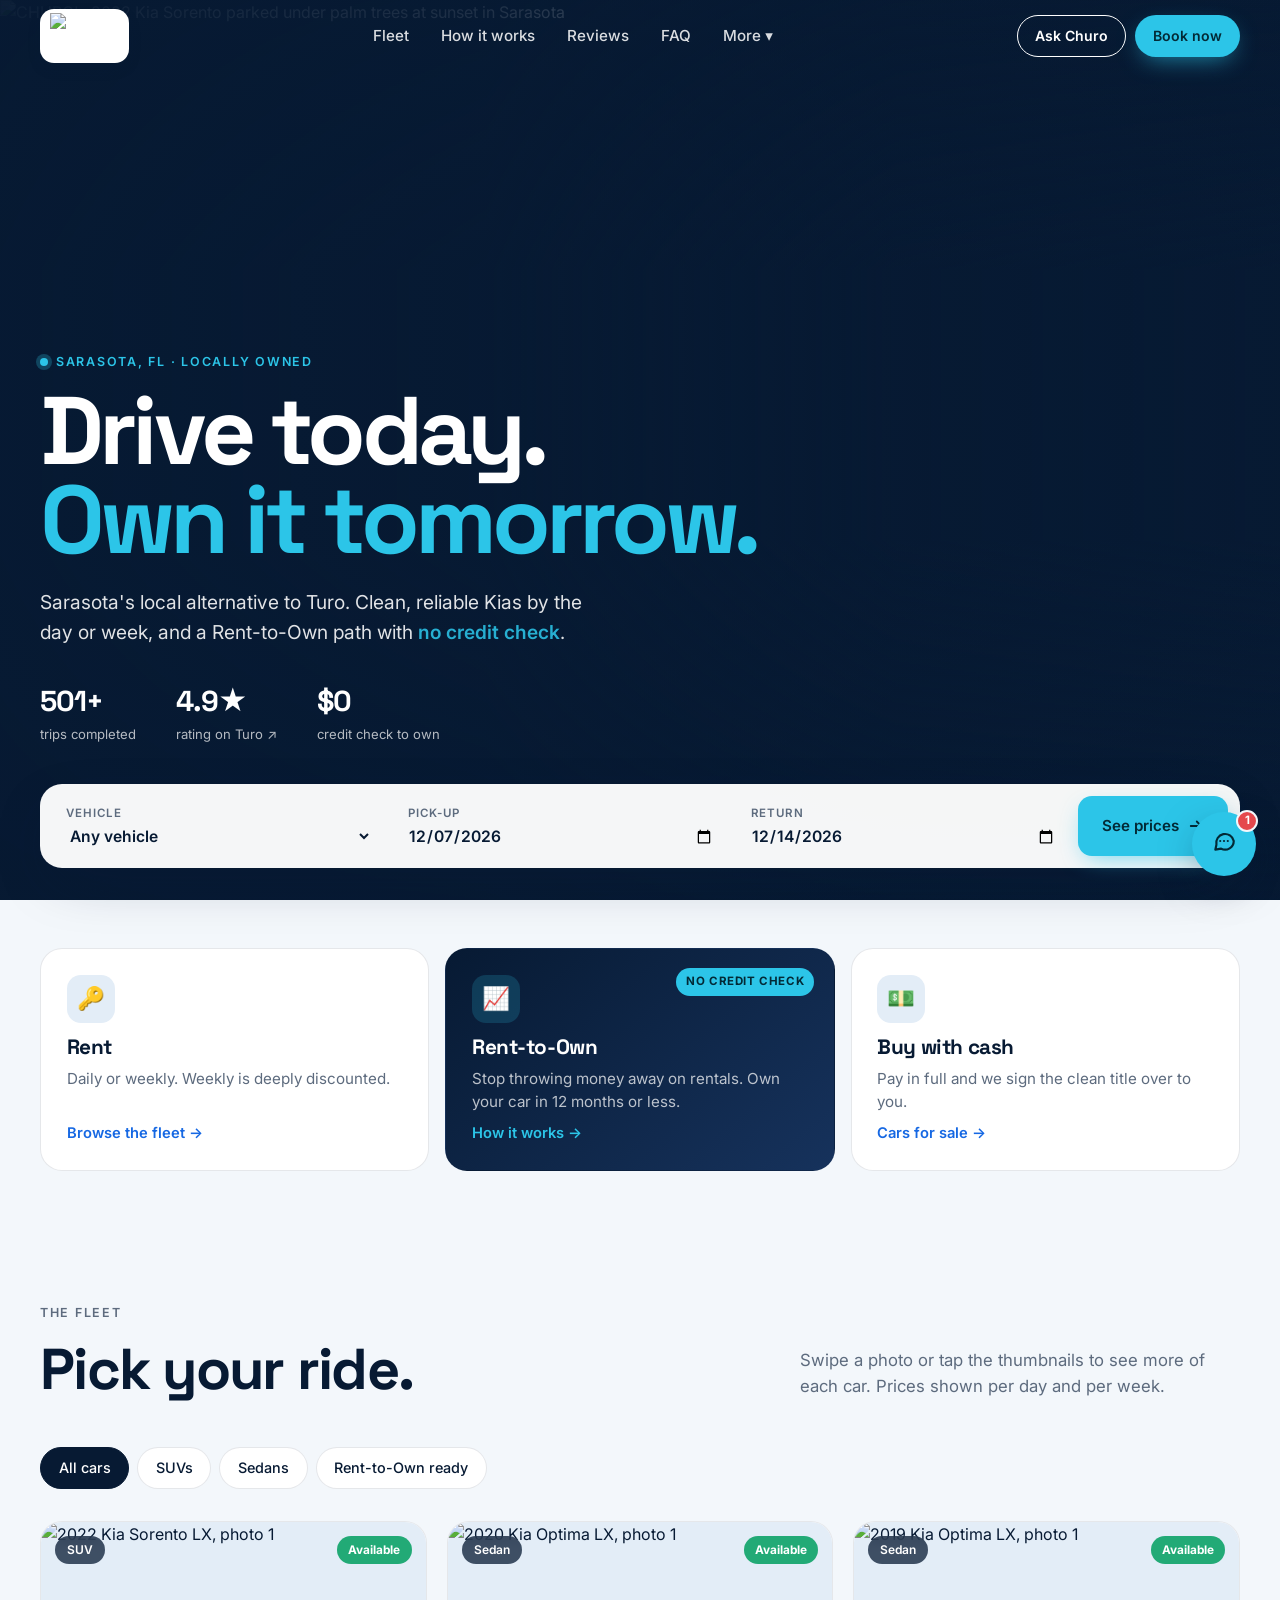
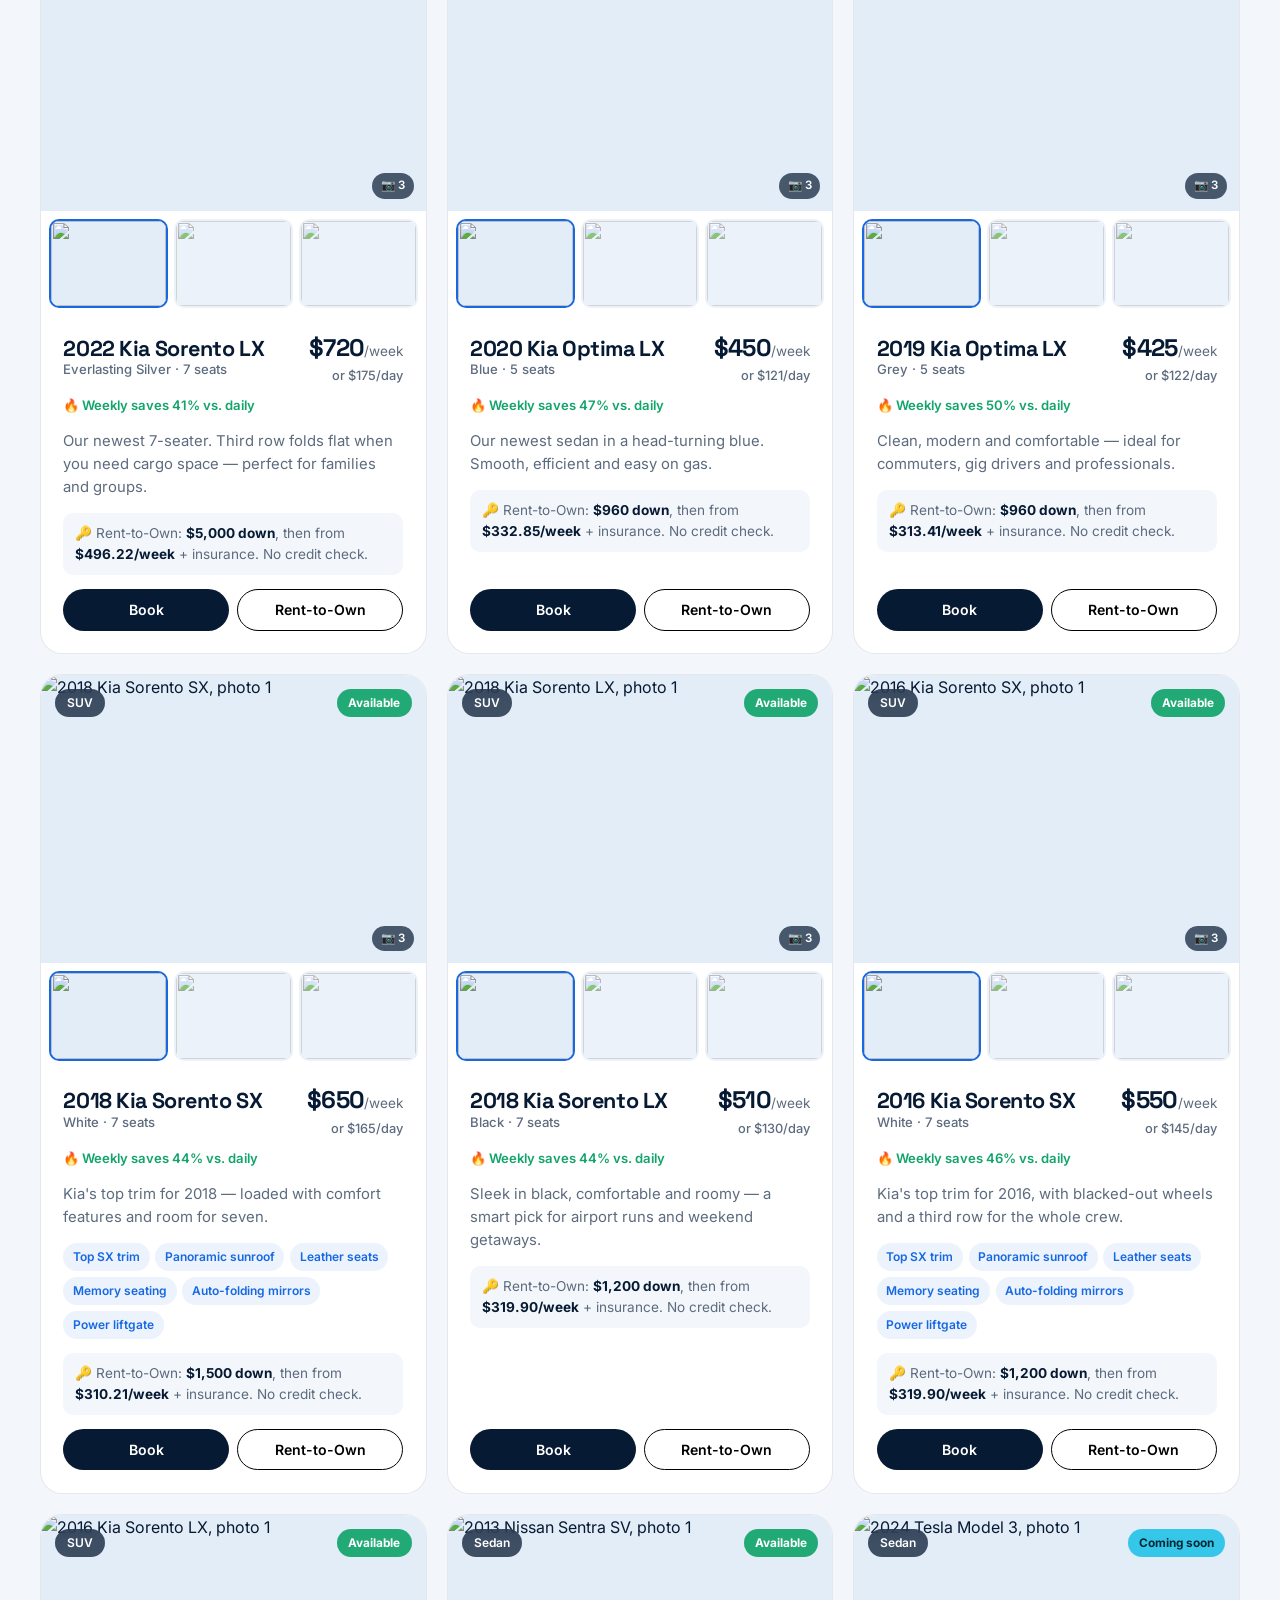
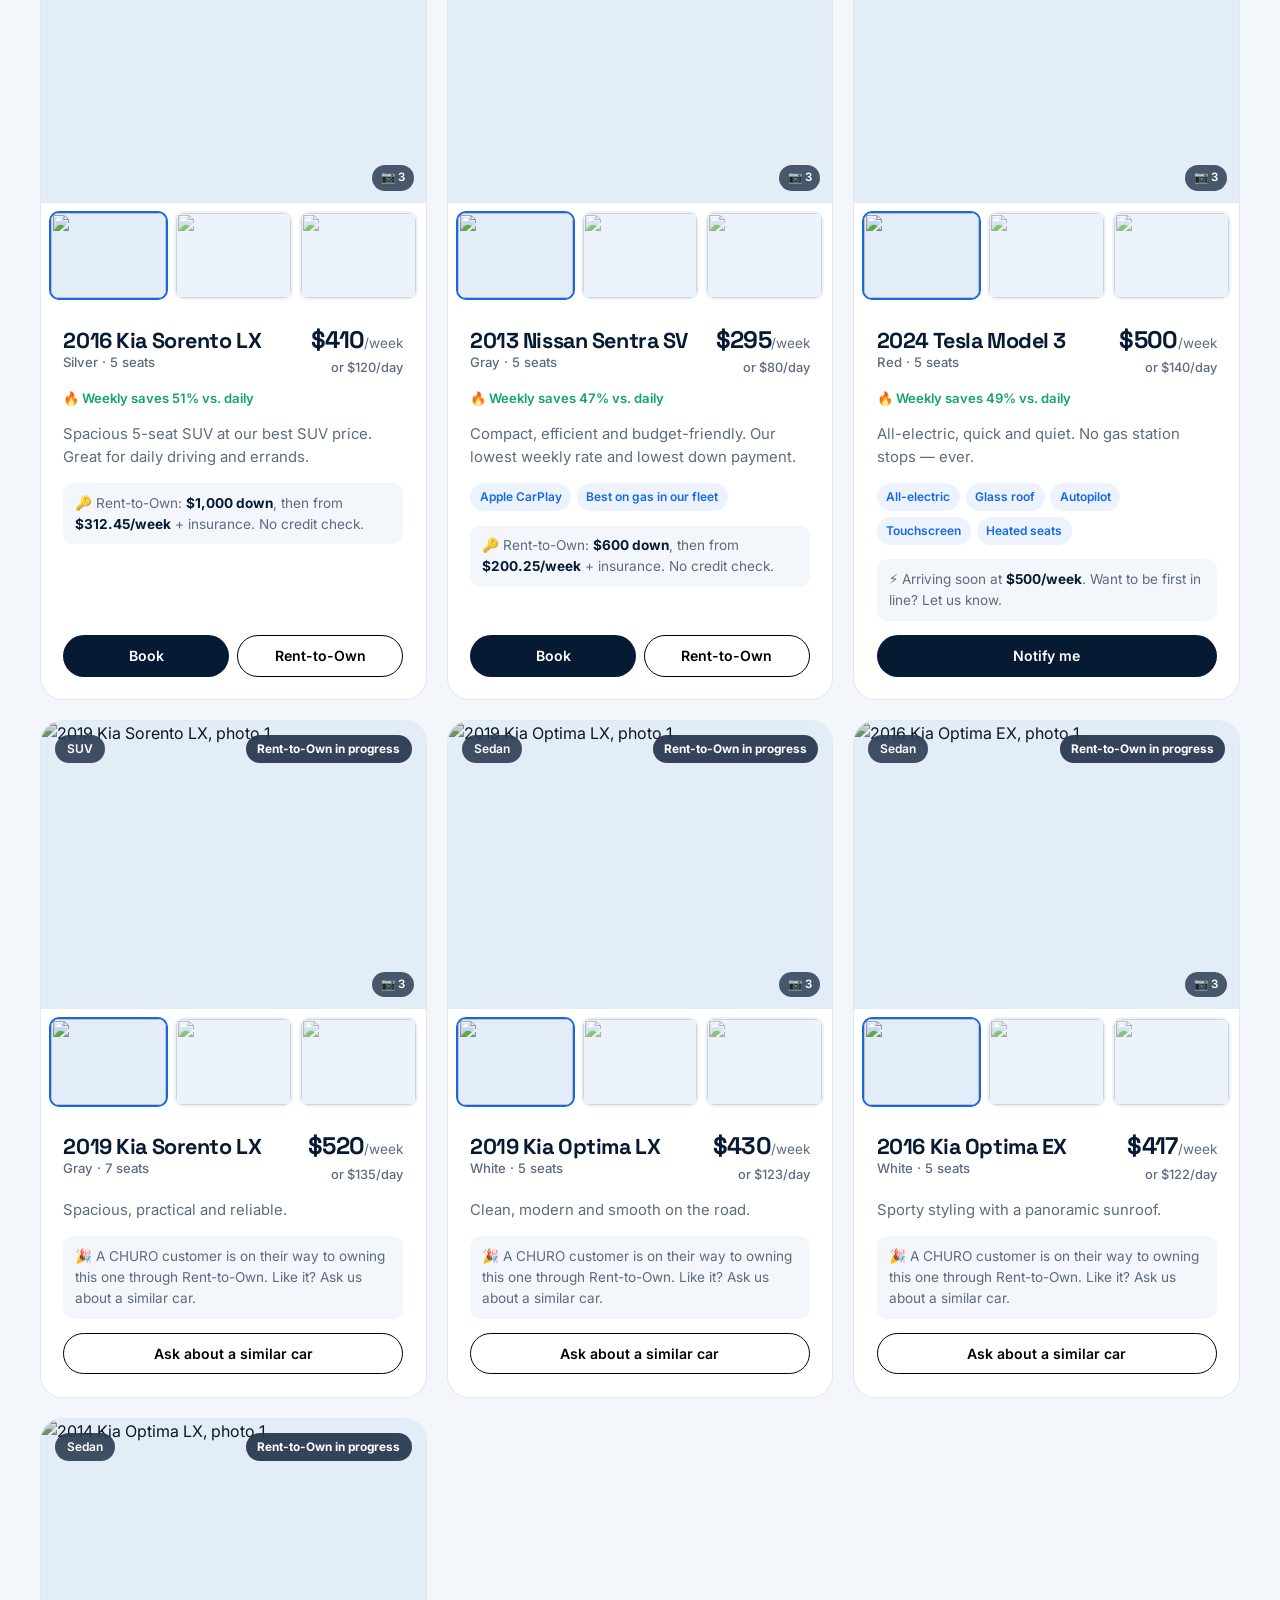
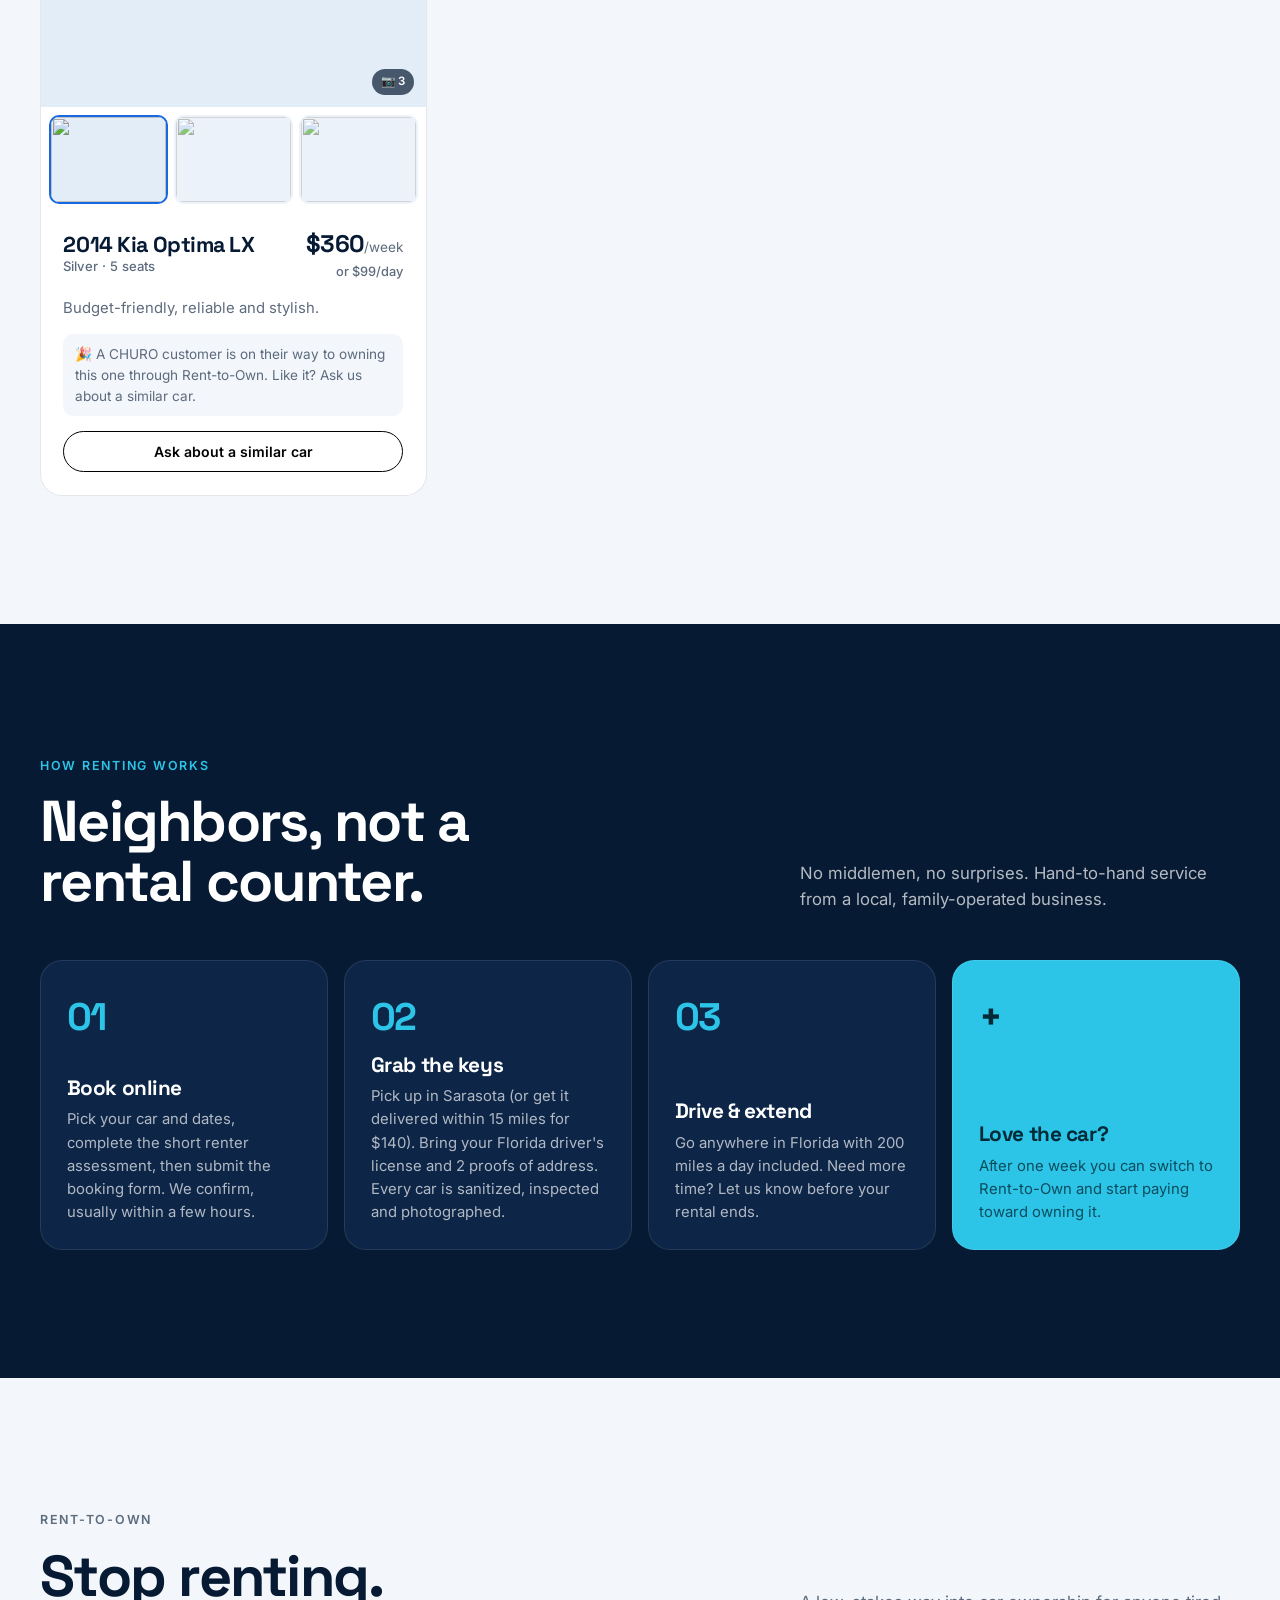
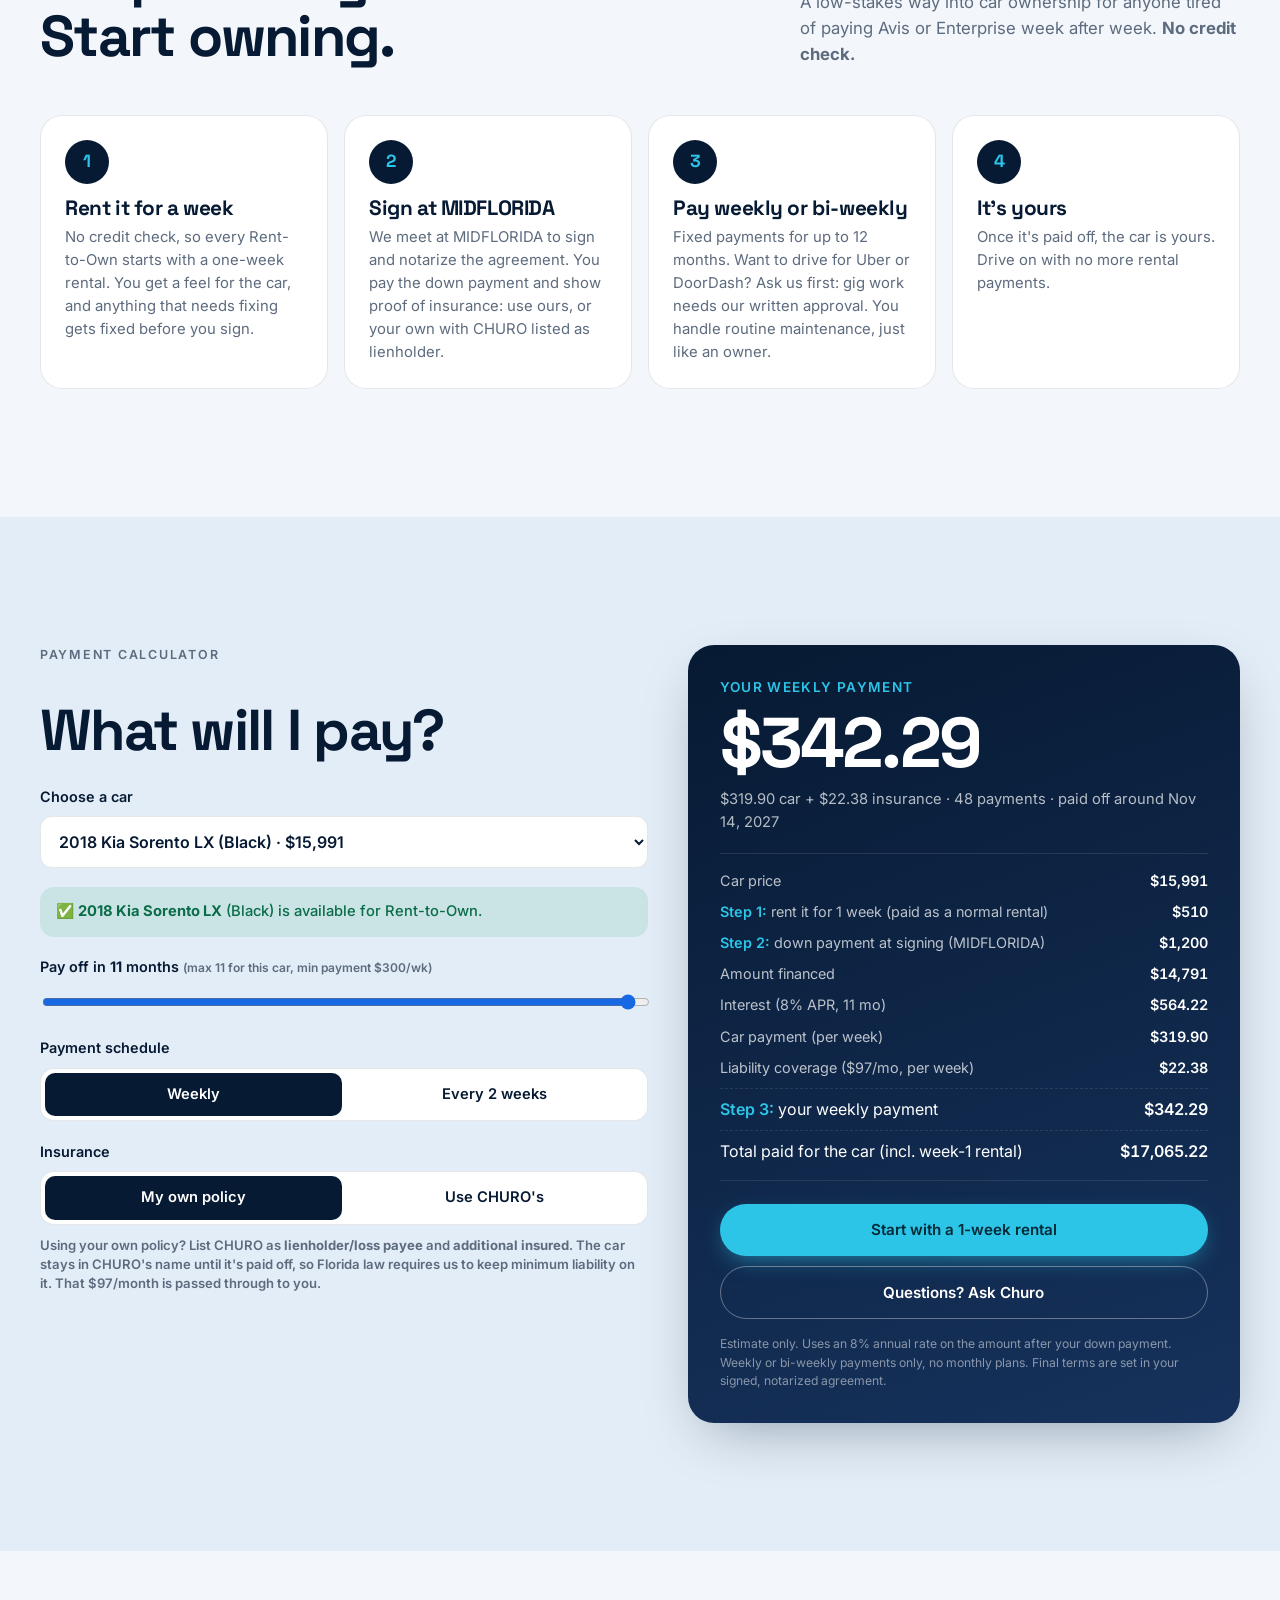
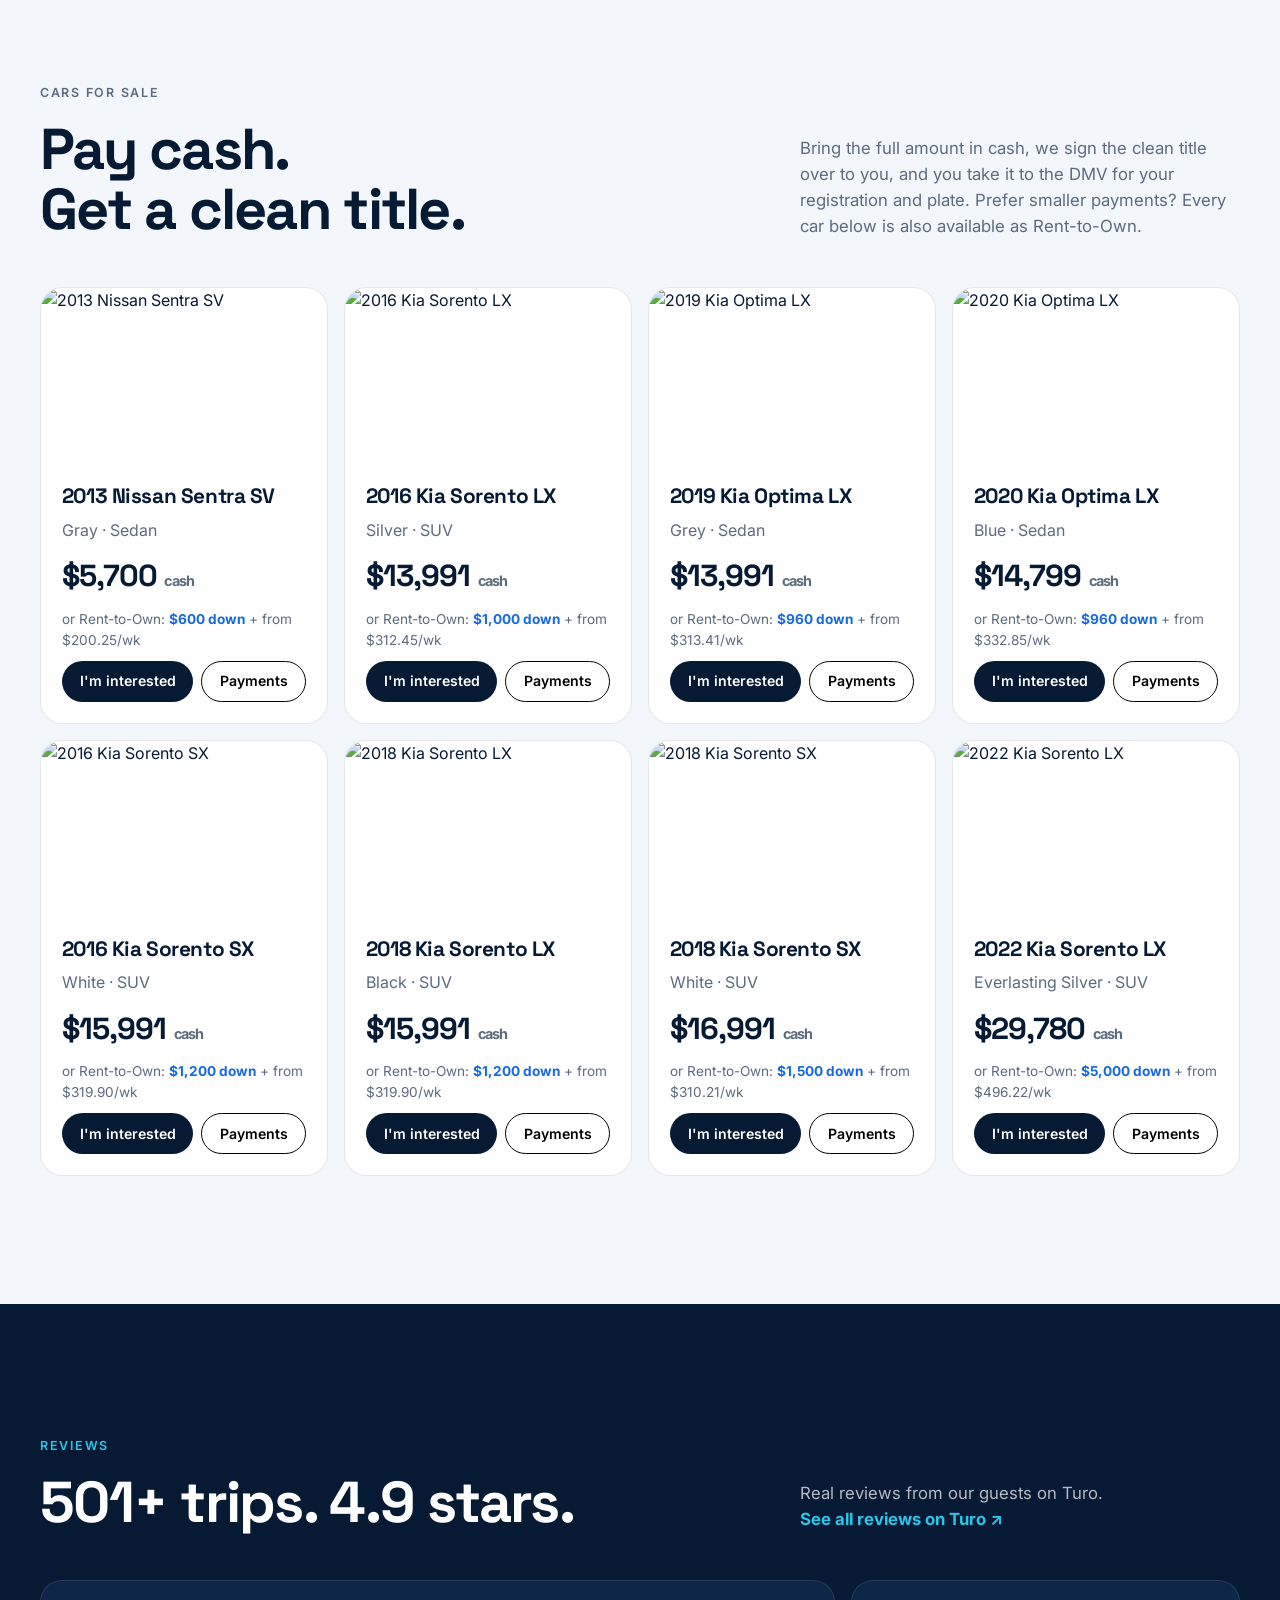
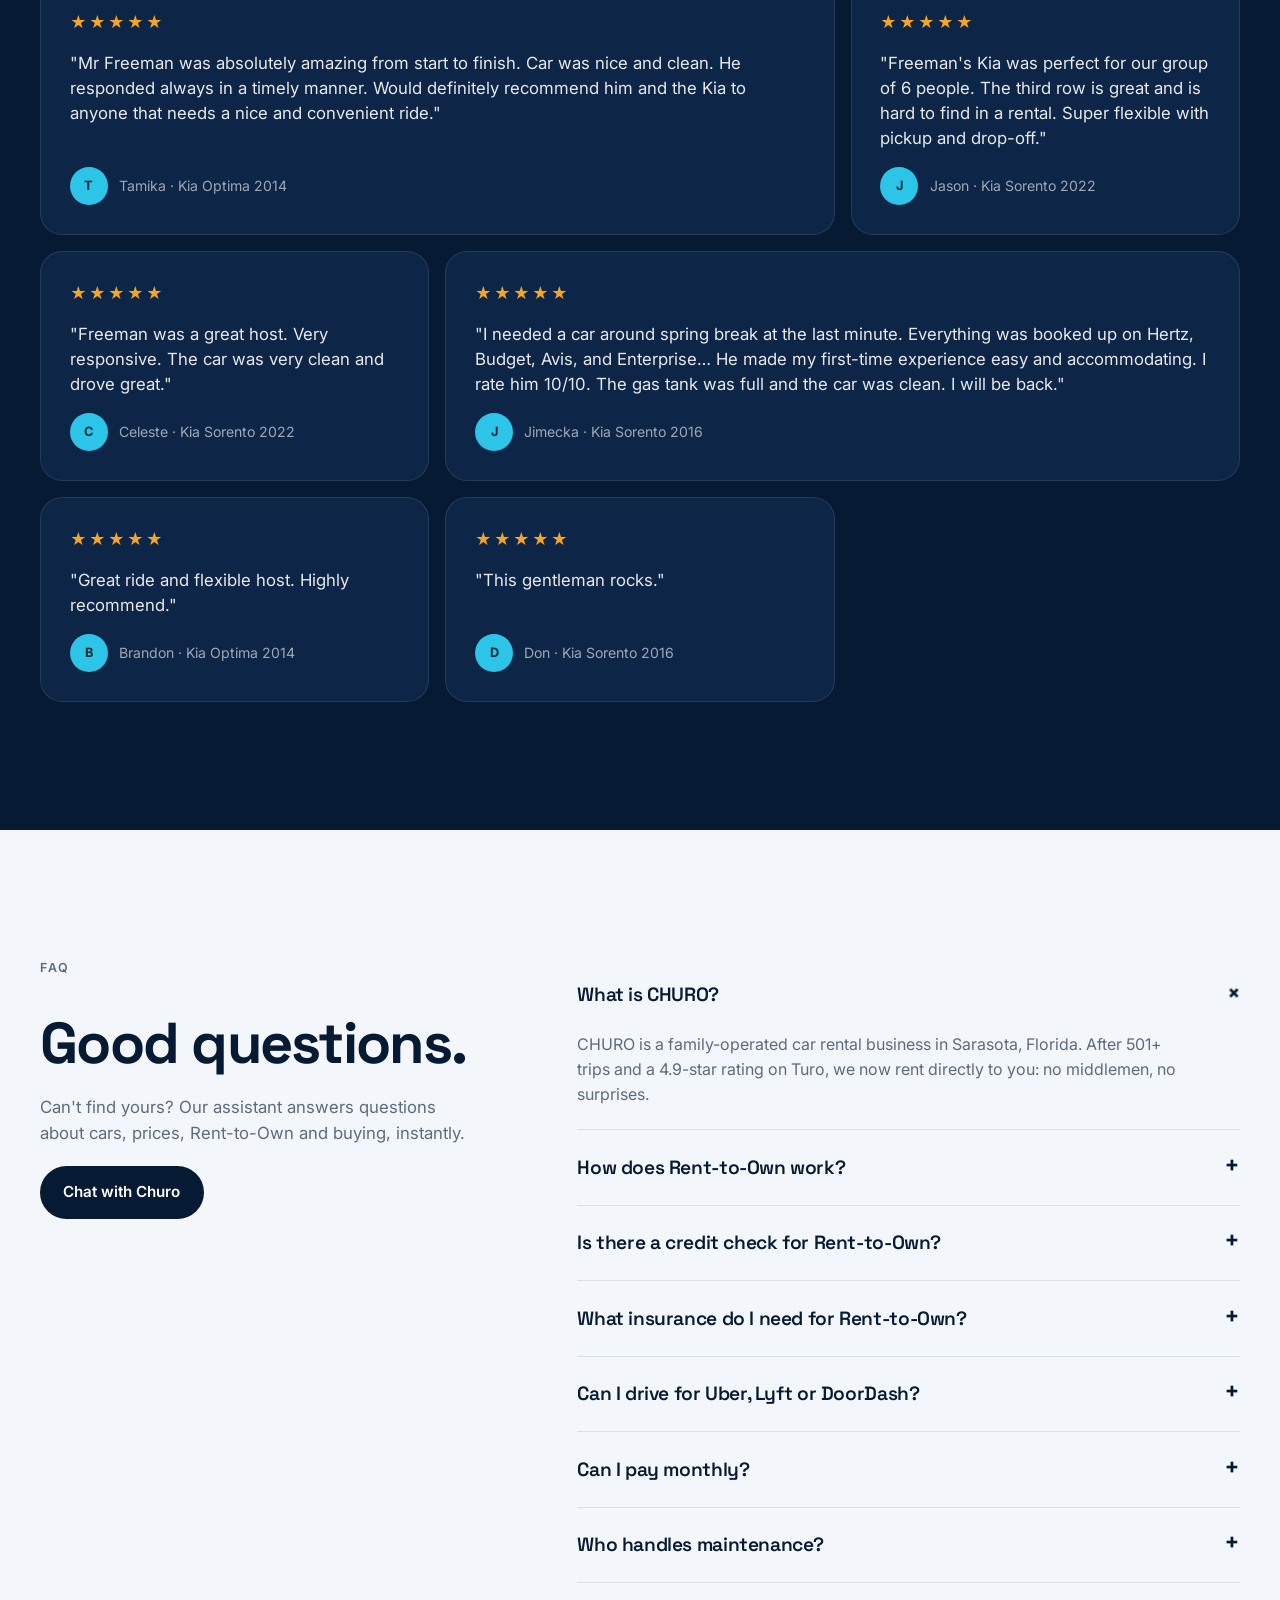
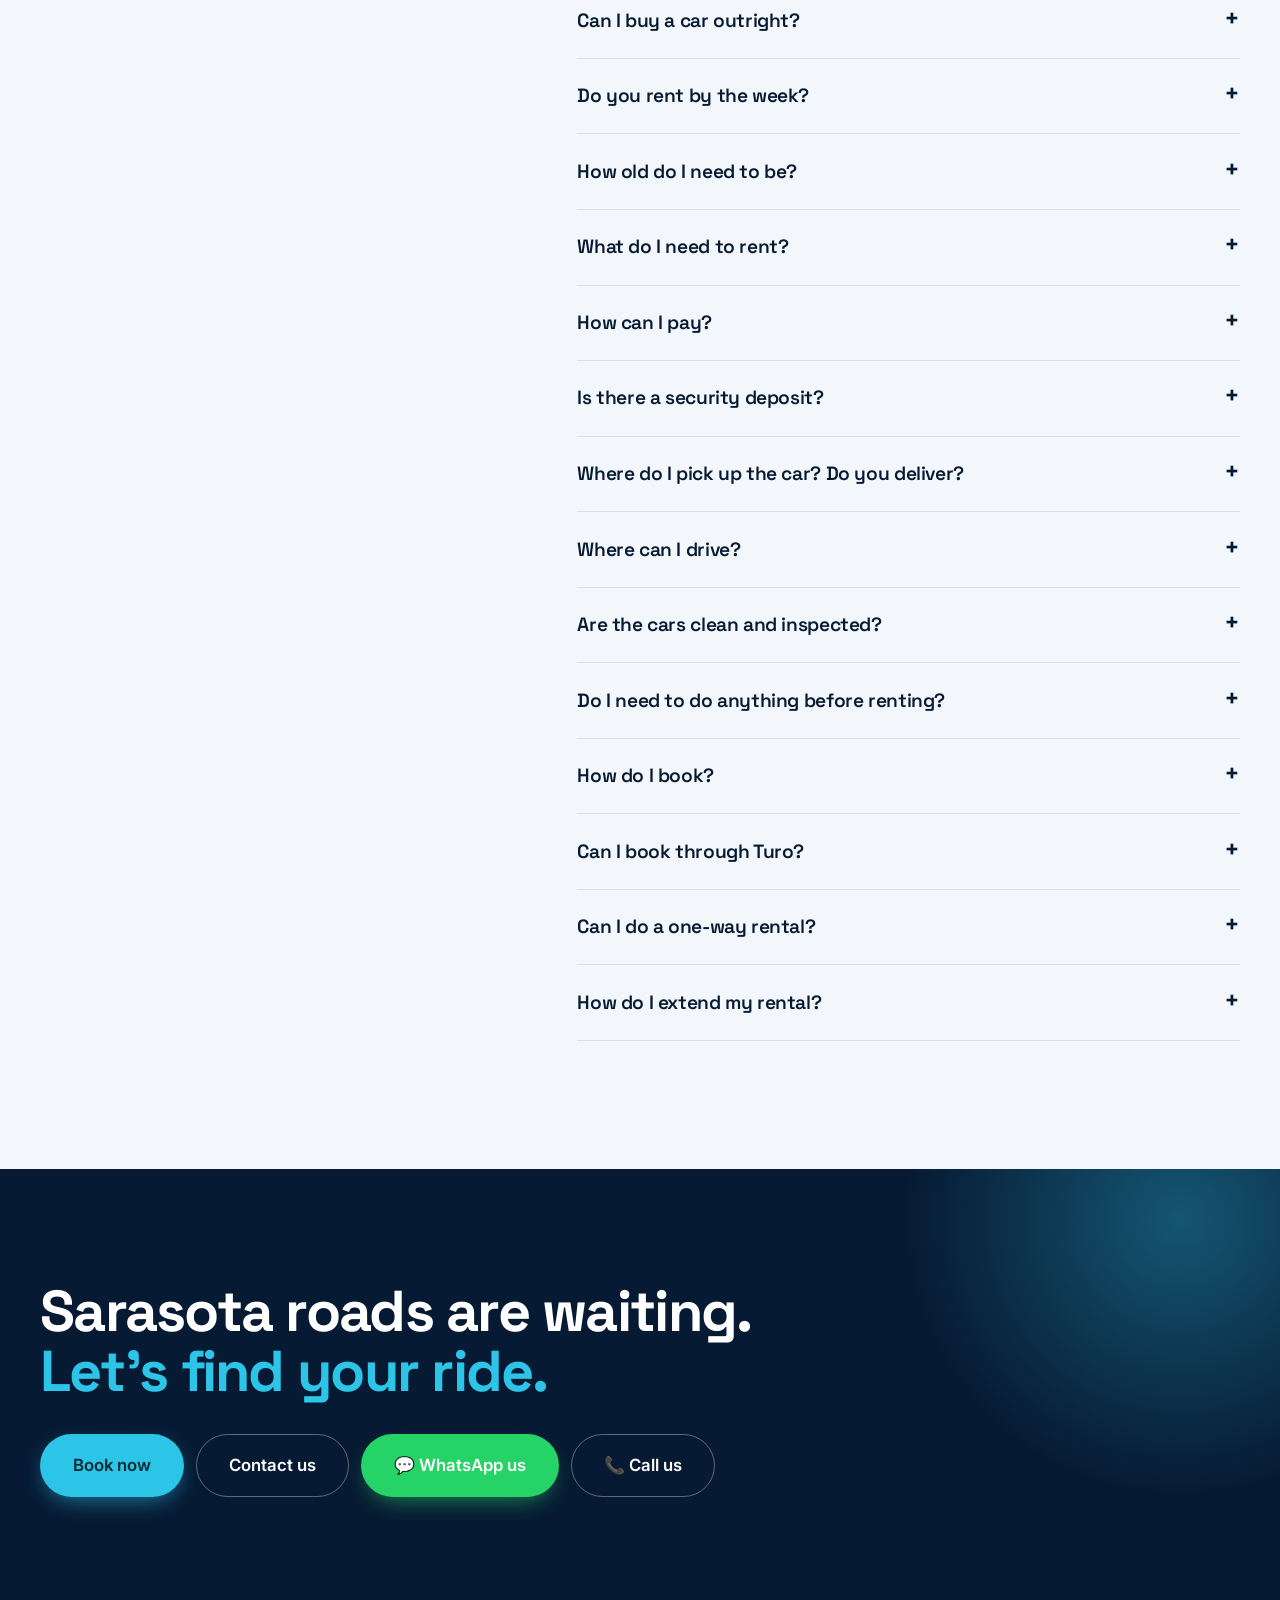
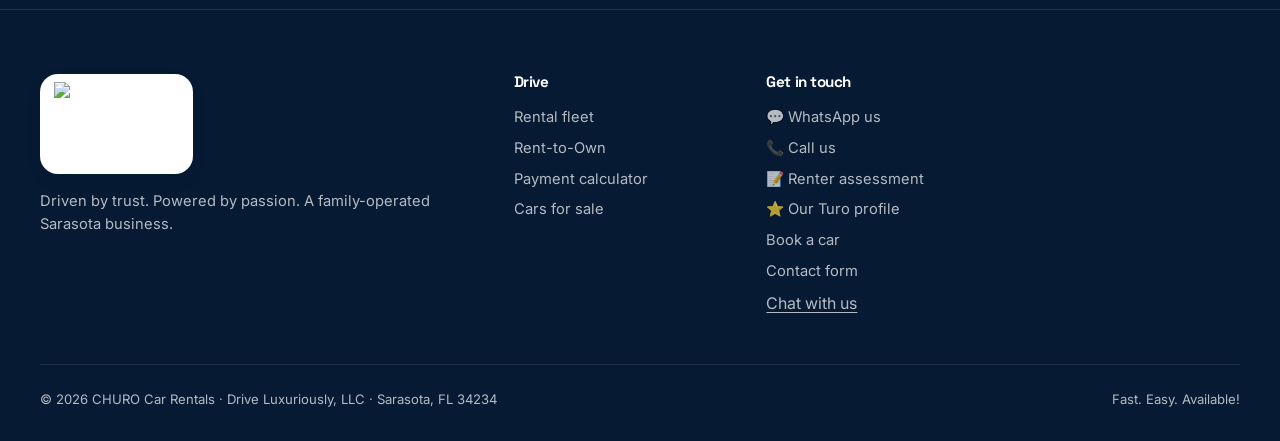
==== commit ee0a05f0: "Security + fixes: dashboard CSP and frame guard, site-wide spam caps, count visits only when sent, p" ====
--- a/index.html
+++ b/index.html
@@ -55,7 +55,7 @@
   <link rel="preconnect" href="https://fonts.googleapis.com" />
   <link rel="preconnect" href="https://fonts.gstatic.com" crossorigin />
   <link href="https://fonts.googleapis.com/css2?family=Inter:wght@400;500;600&family=Space+Grotesk:wght@500;600;700&display=swap" rel="stylesheet" />
-  <link rel="stylesheet" href="css/styles.css?v=202611081222" />
+  <link rel="stylesheet" href="css/styles.css?v=202611081256" />
 </head>
 <body>
   <!-- ================= NAV ================= -->
@@ -196,7 +196,7 @@
         <ol class="timeline">
           <li><span>1</span><div><h3>Rent it for a week</h3><p>No credit check, so every Rent-to-Own starts with a one-week rental. You get a feel for the car, and anything that needs fixing gets fixed before you sign.</p></div></li>
           <li><span>2</span><div><h3>Sign at MIDFLORIDA</h3><p>We meet at MIDFLORIDA to sign and notarize the agreement. You pay the down payment and show proof of insurance: use ours, or your own with CHURO listed as lienholder.</p></div></li>
-          <li><span>3</span><div><h3>Pay weekly or bi-weekly</h3><p>Fixed payments for up to 12 months. Drive for Uber or DoorDash if you like. You handle routine maintenance, just like an owner.</p></div></li>
+          <li><span>3</span><div><h3>Pay weekly or bi-weekly</h3><p>Fixed payments for up to 12 months. Want to drive for Uber or DoorDash? Ask us first: gig work needs our written approval. You handle routine maintenance, just like an owner.</p></div></li>
           <li><span>4</span><div><h3>It's yours</h3><p>Once it's paid off, the car is yours. Drive on with no more rental payments.</p></div></li>
         </ol>
       </div>
@@ -393,10 +393,10 @@
     </form>
   </section>
 
-  <script src="js/track.js?v=202611081222"></script>
-  <script src="js/data.js?v=202611081222"></script>
-  <script src="js/app.js?v=202611081222"></script>
-  <script src="js/chatbot.js?v=202611081222"></script>
-  <script src="js/contact.js?v=202611081222"></script>
+  <script src="js/track.js?v=202611081256"></script>
+  <script src="js/data.js?v=202611081256"></script>
+  <script src="js/app.js?v=202611081256"></script>
+  <script src="js/chatbot.js?v=202611081256"></script>
+  <script src="js/contact.js?v=202611081256"></script>
 </body>
 </html>
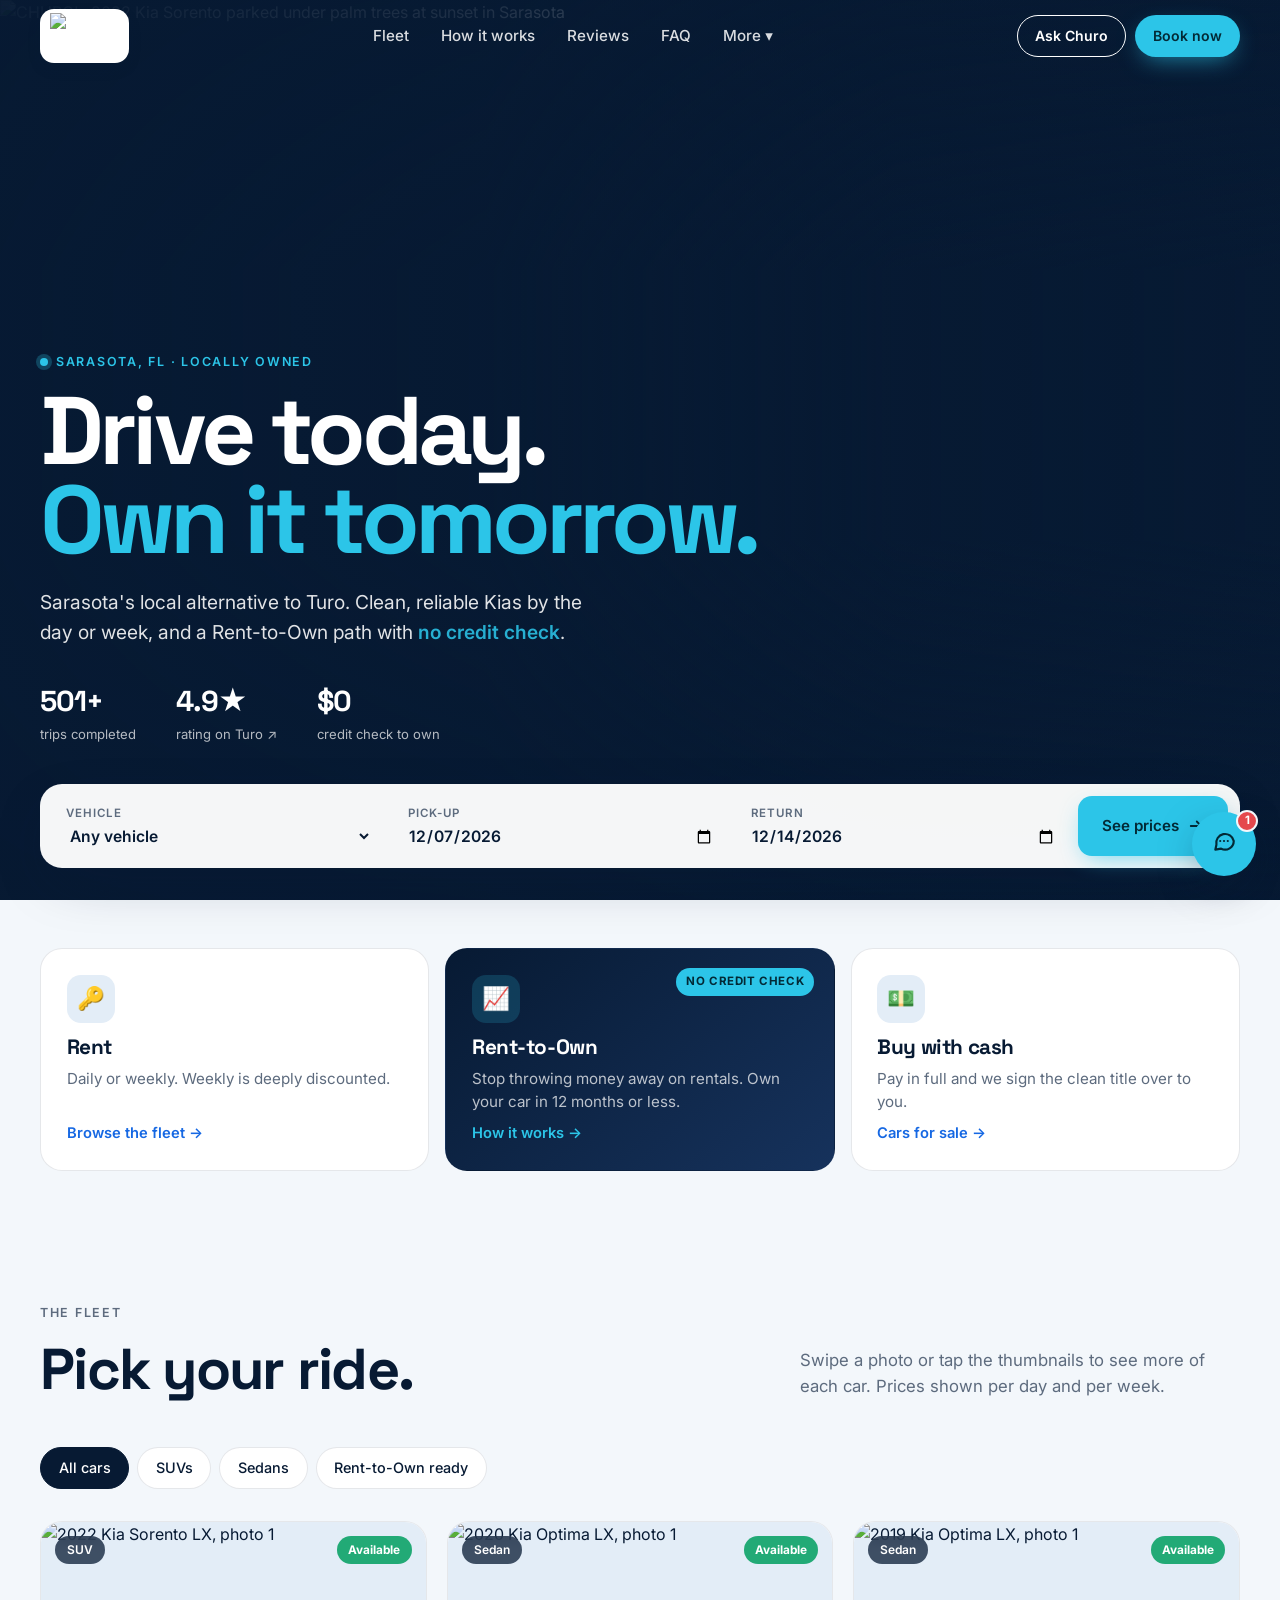
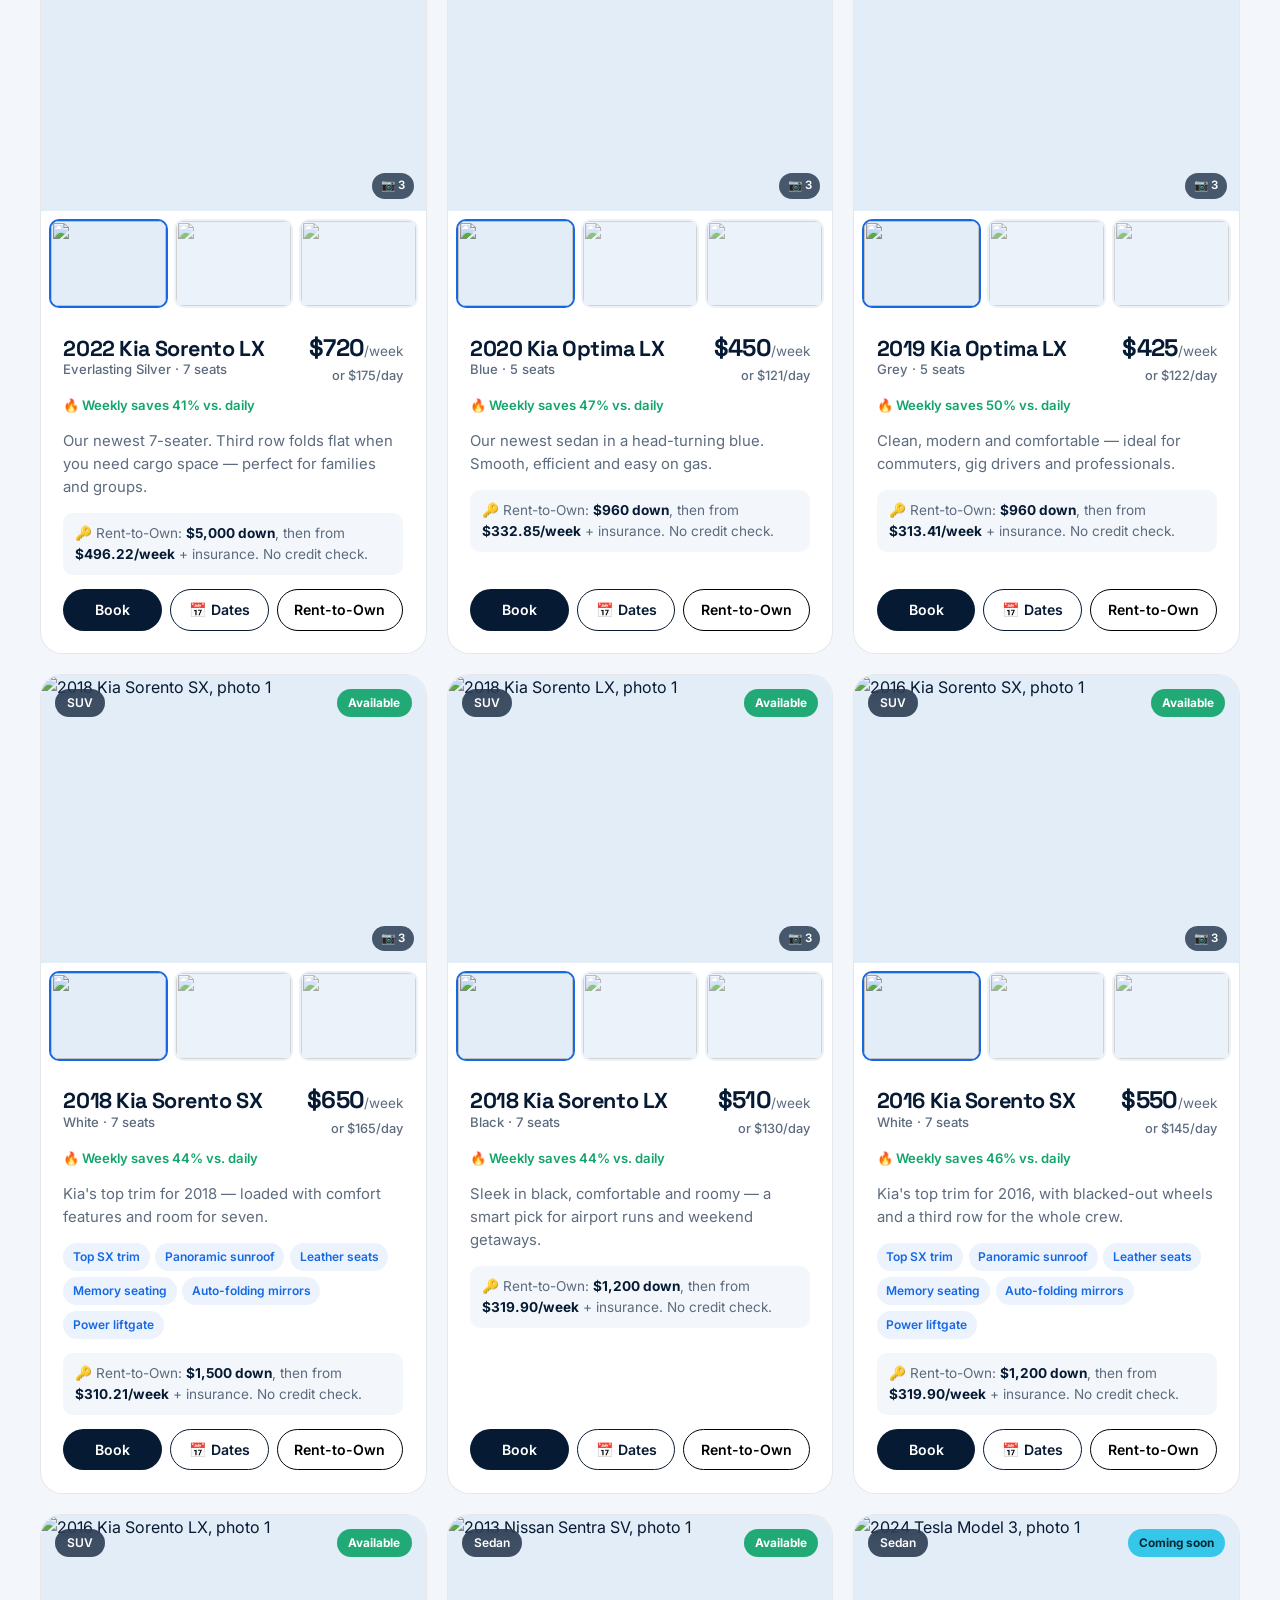
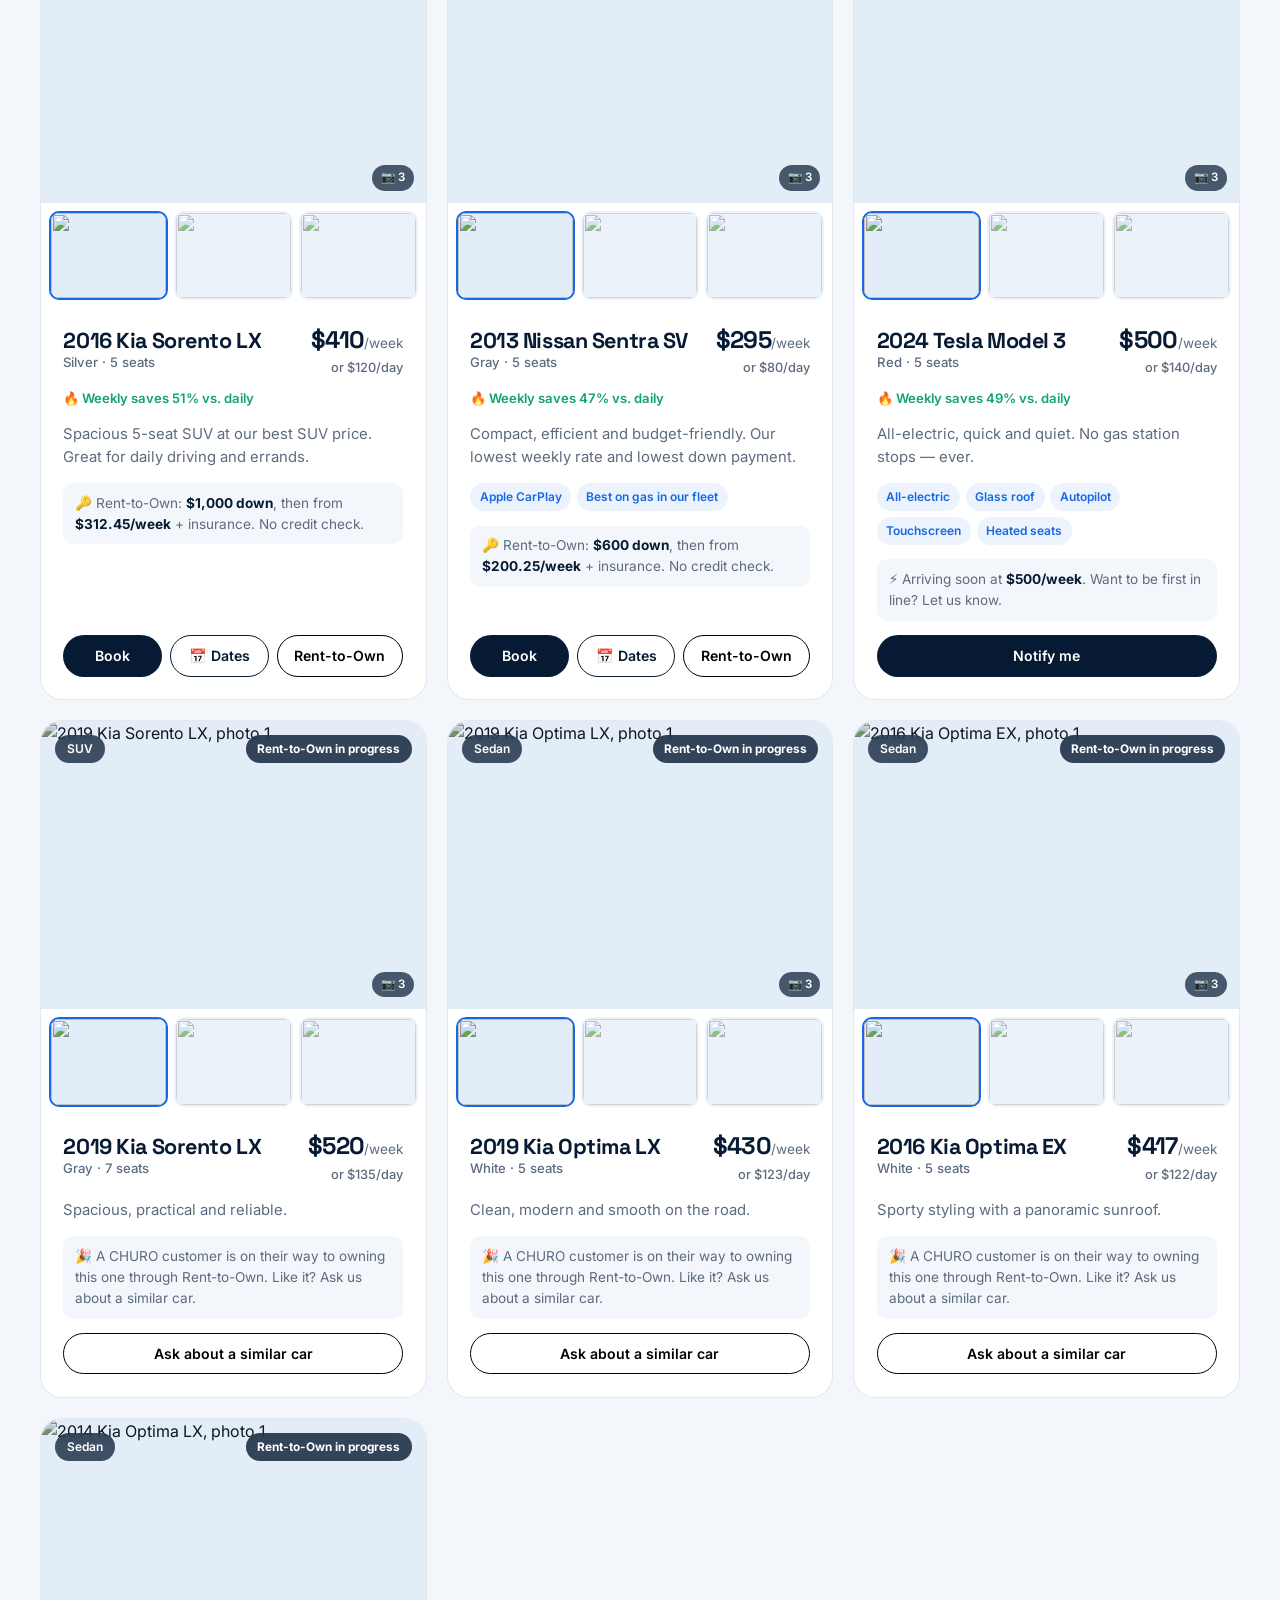
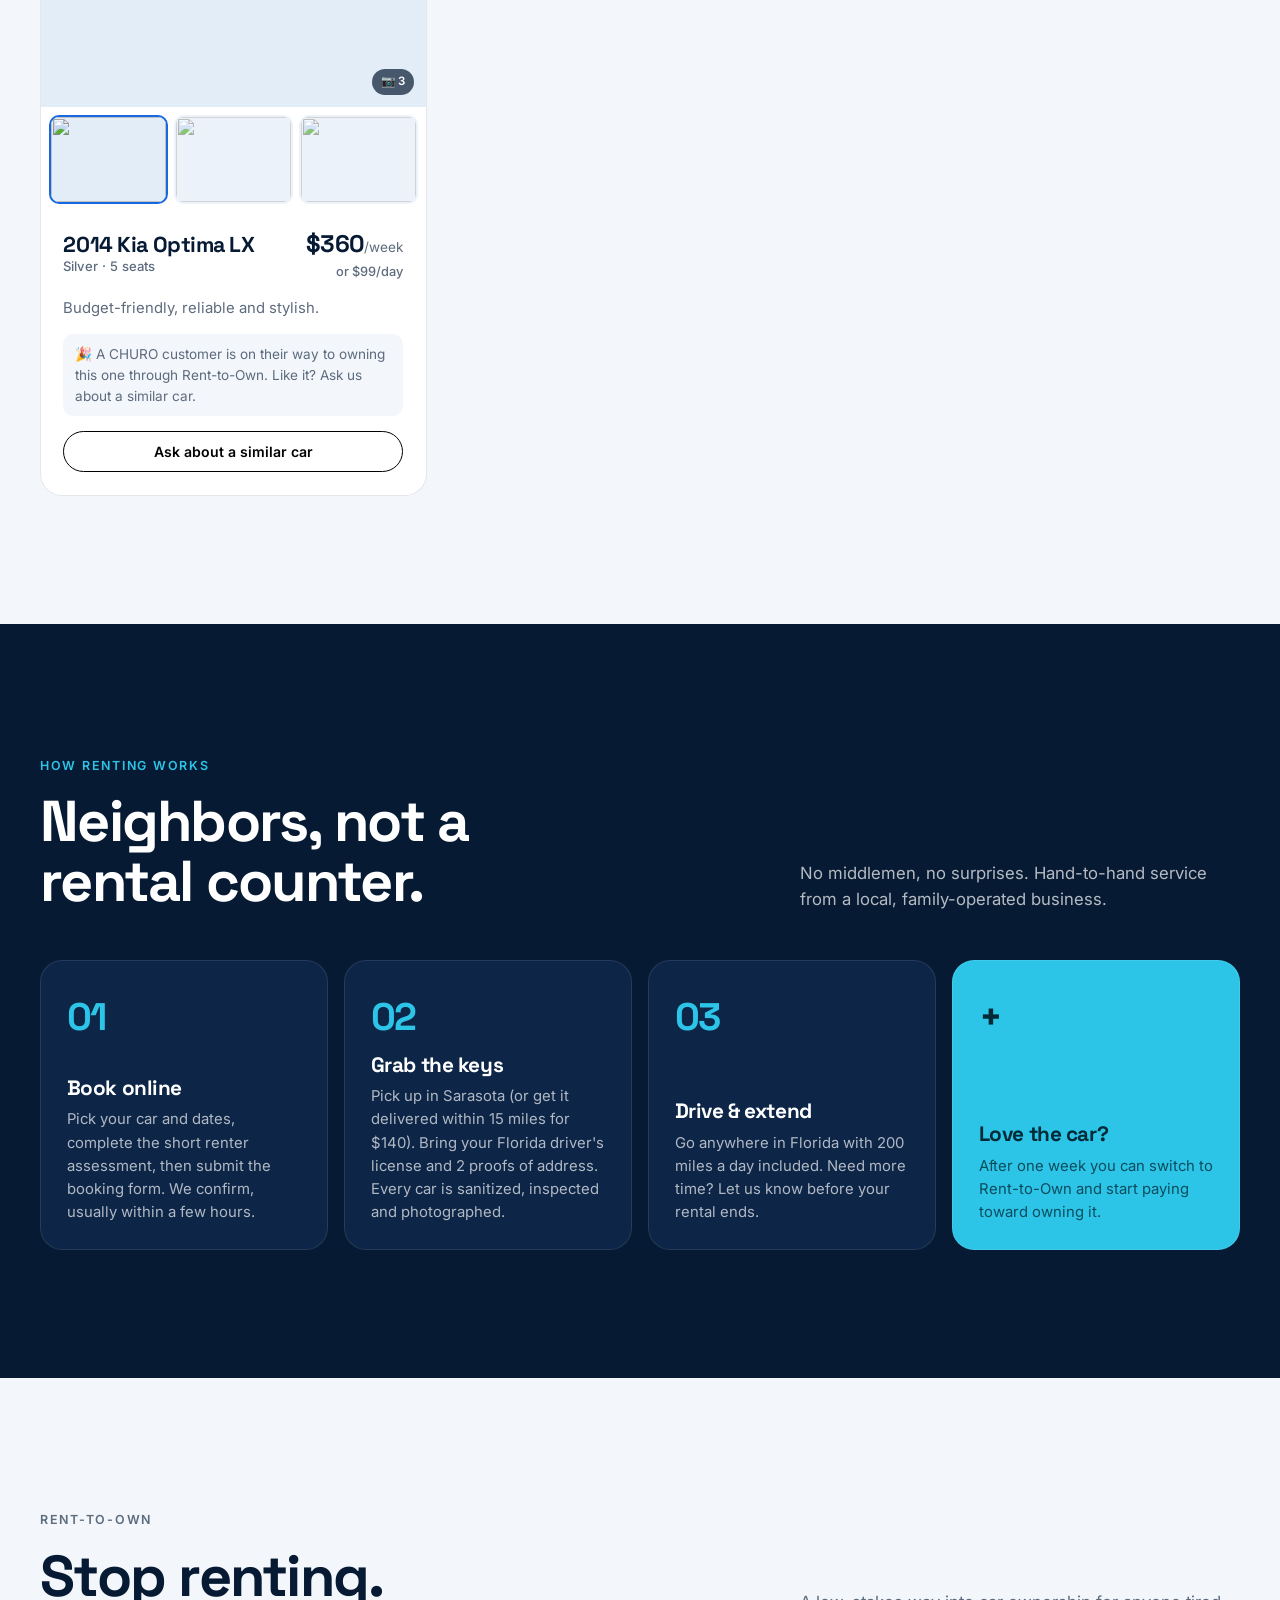
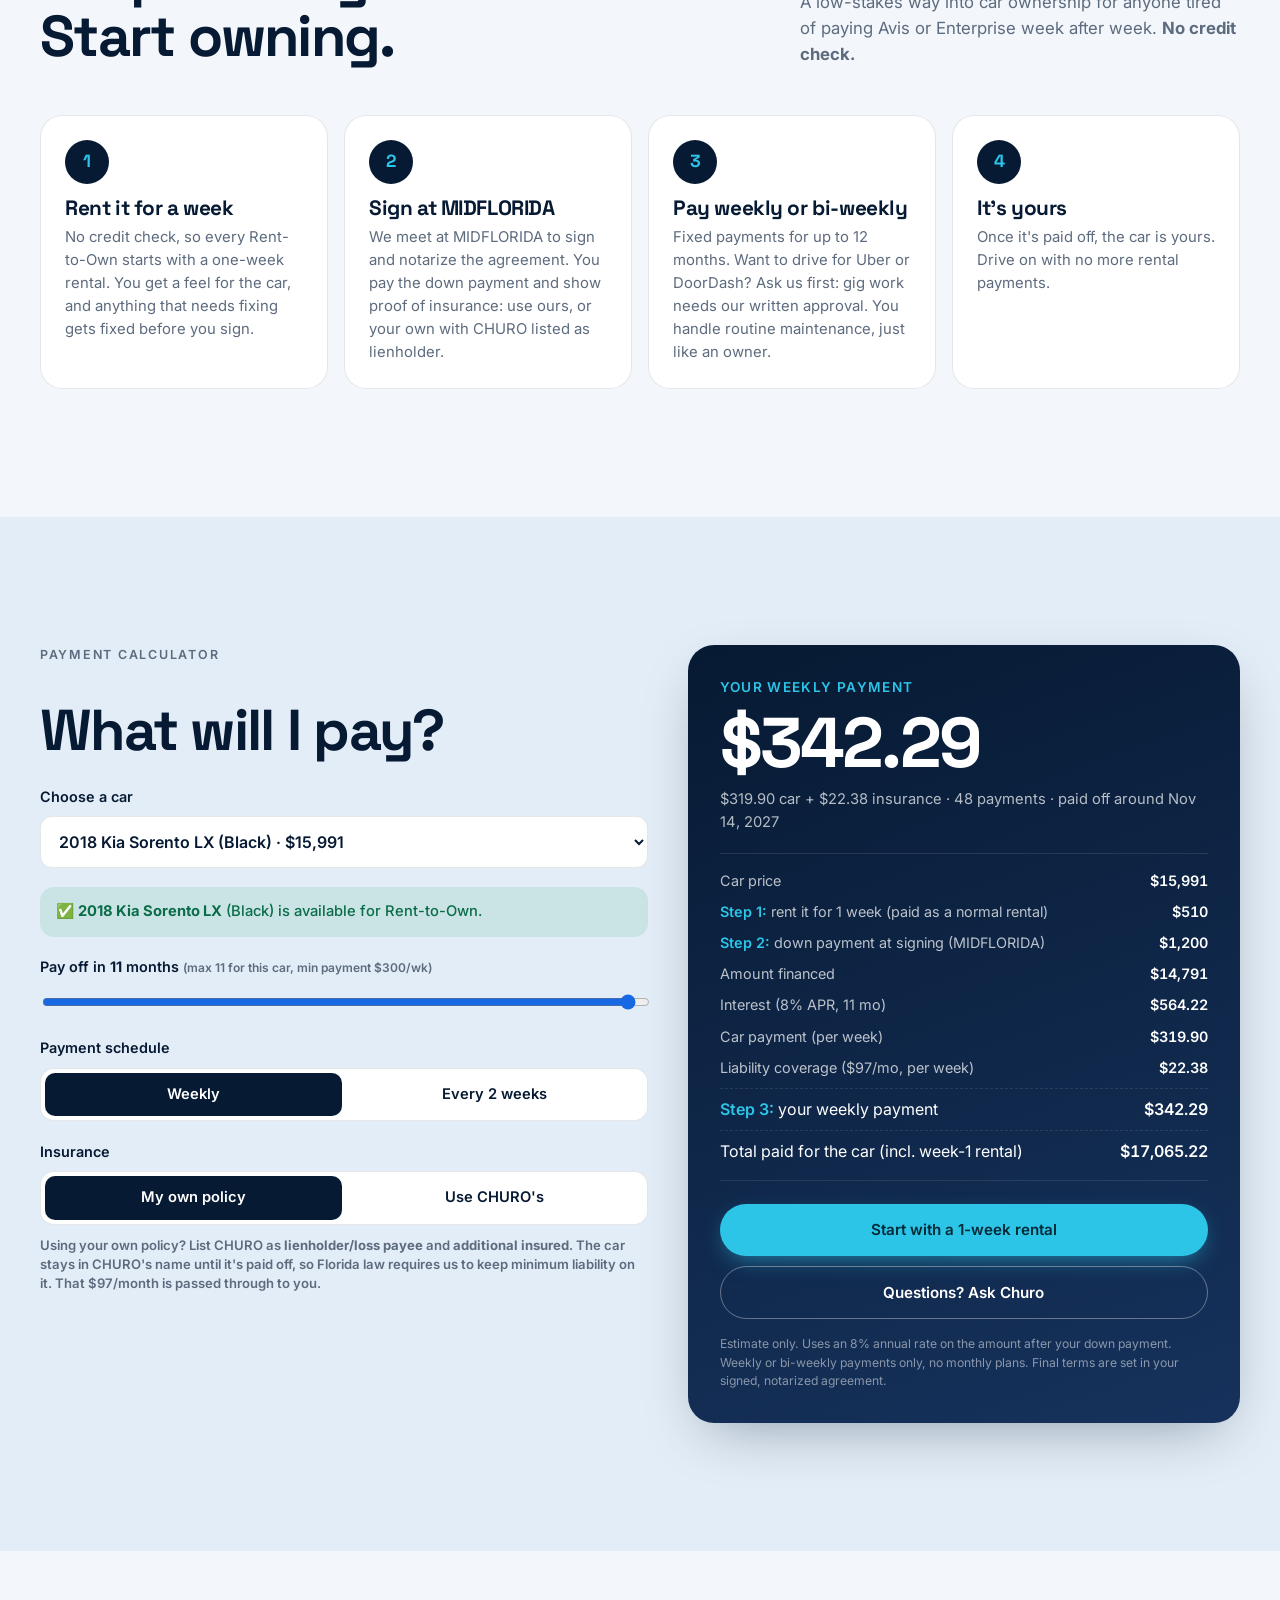
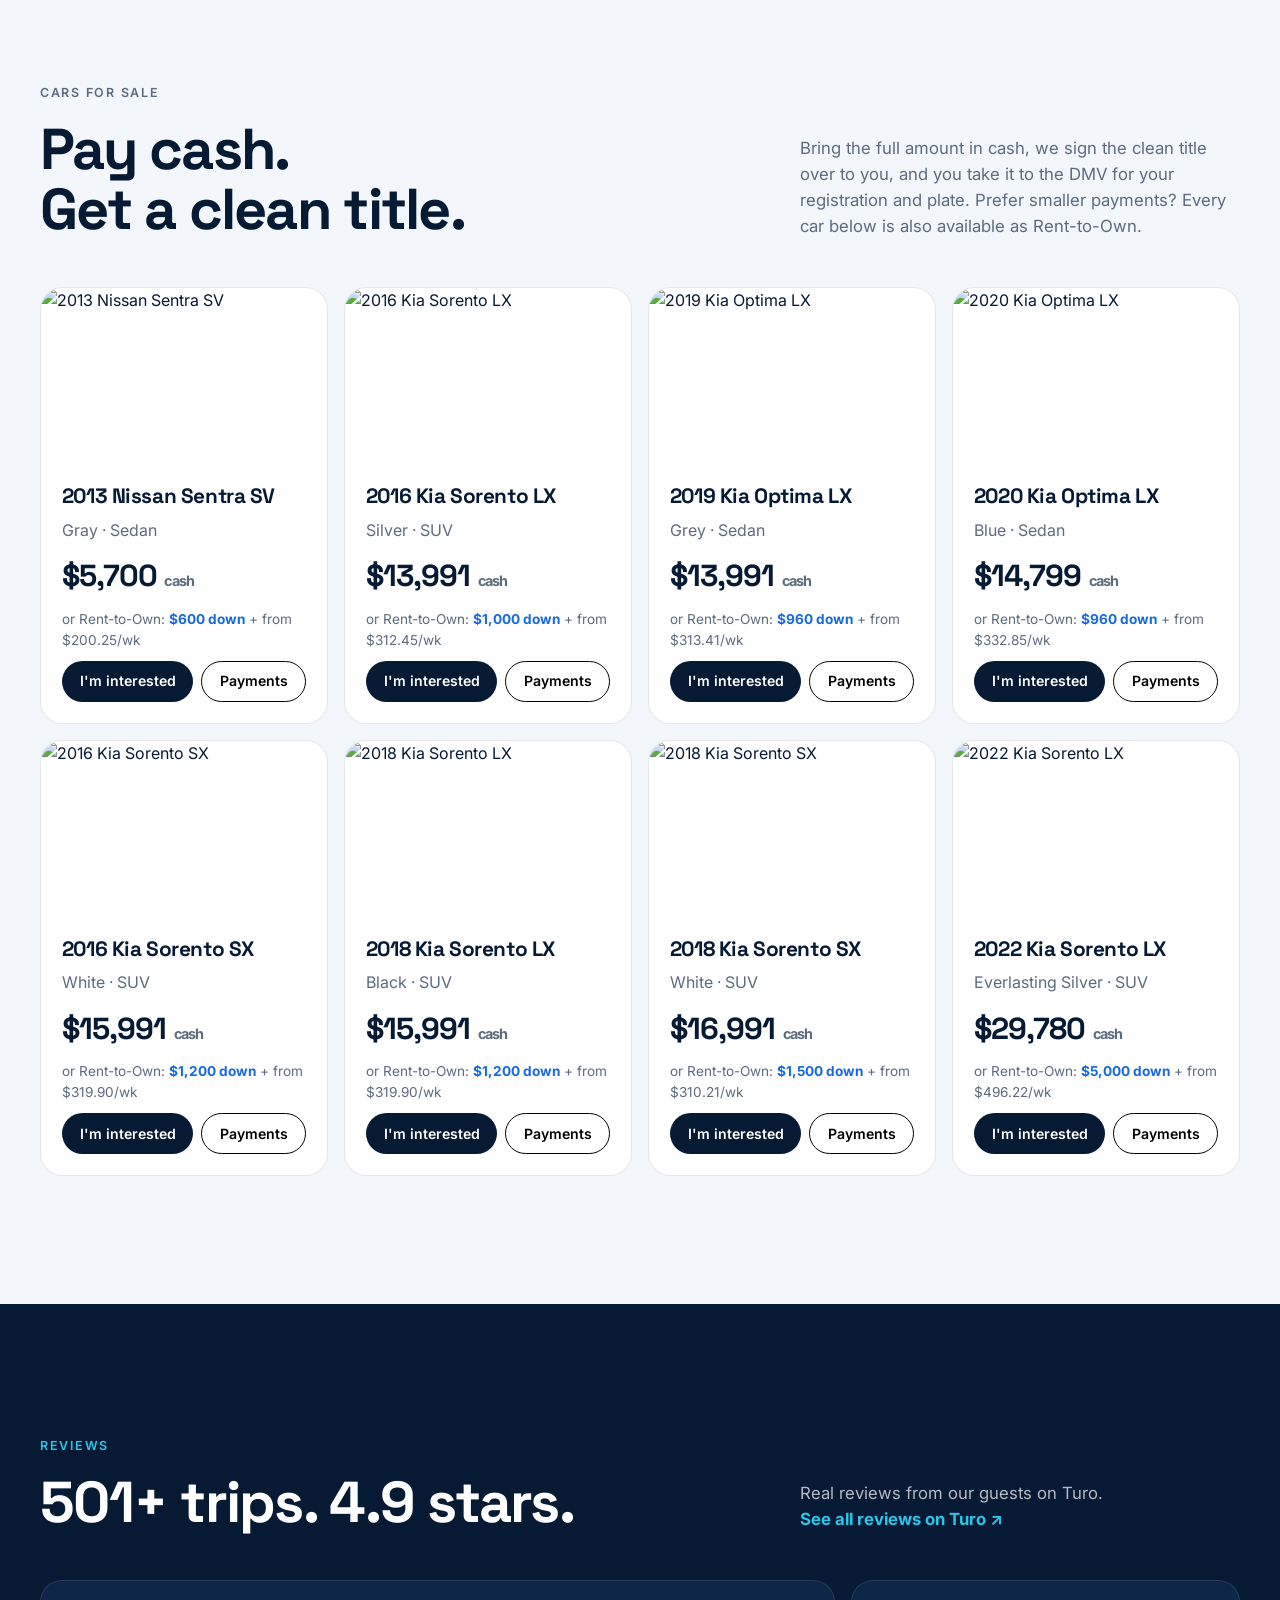
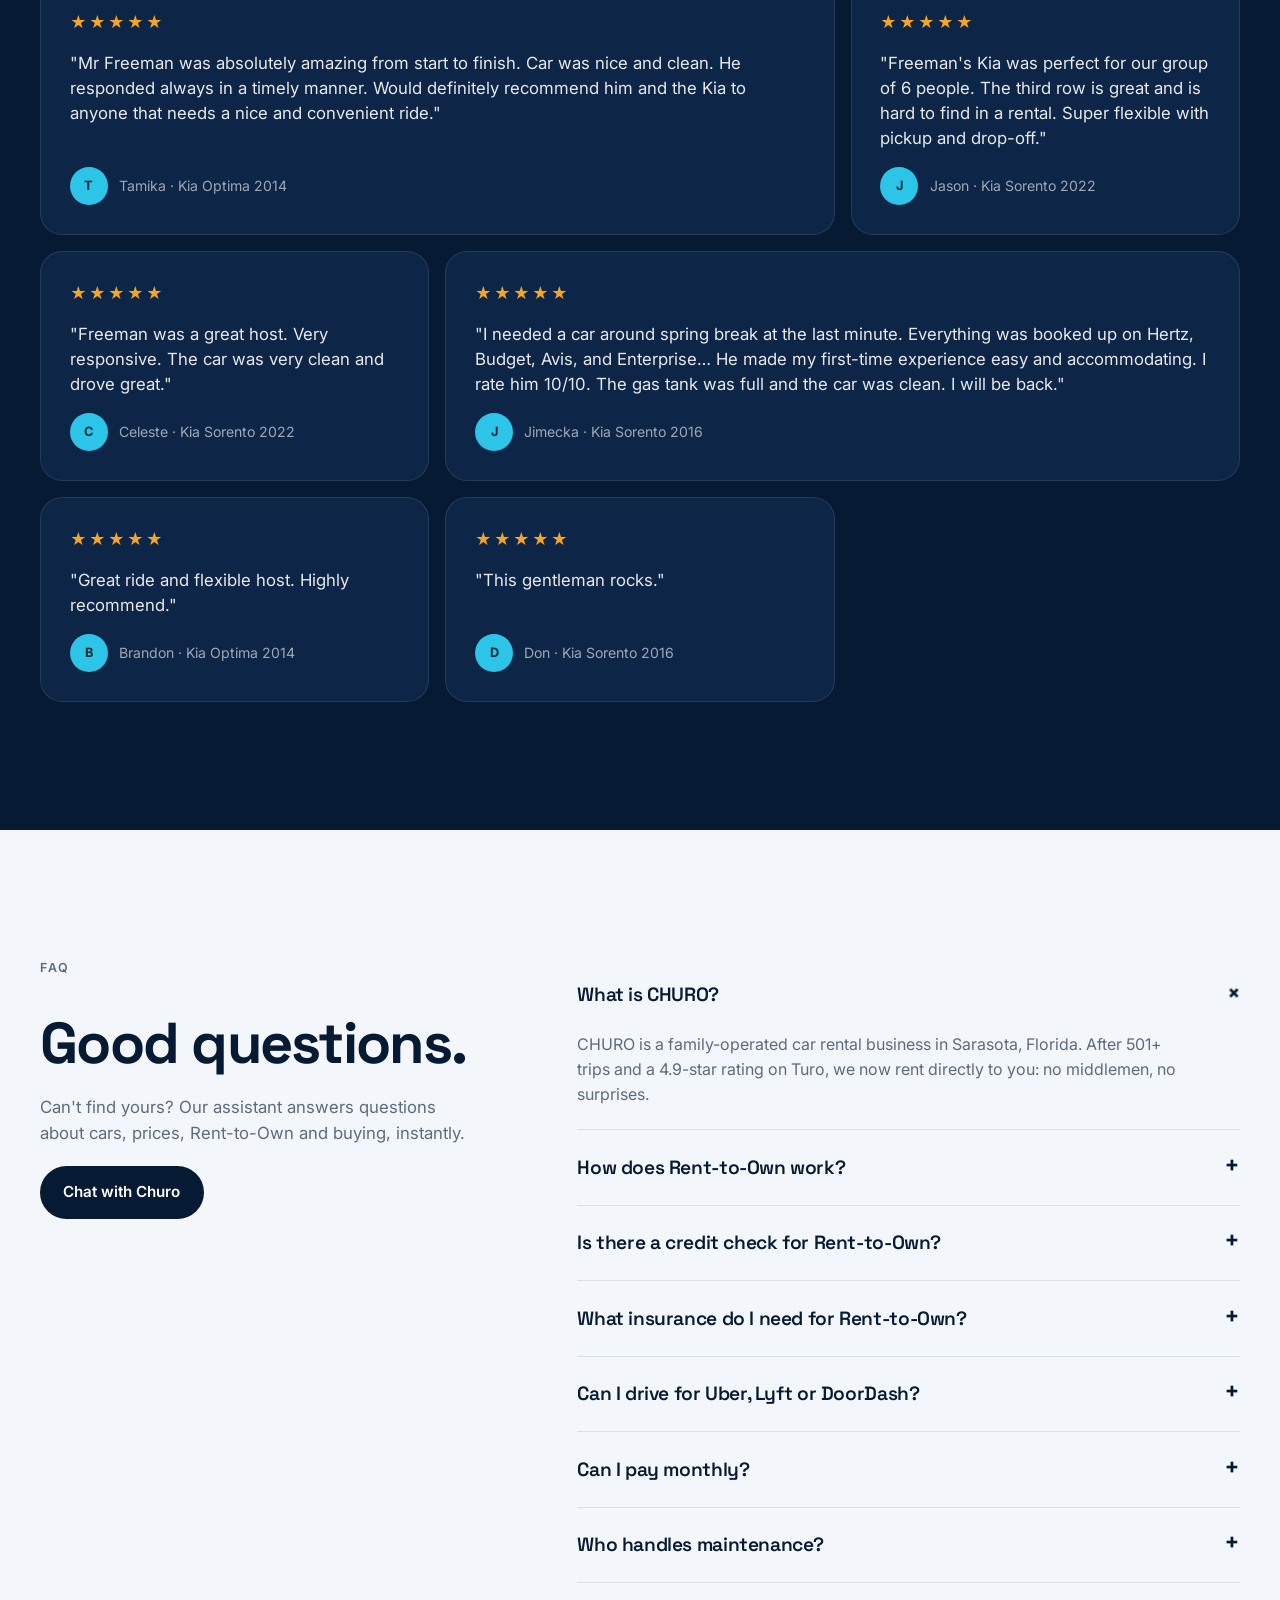
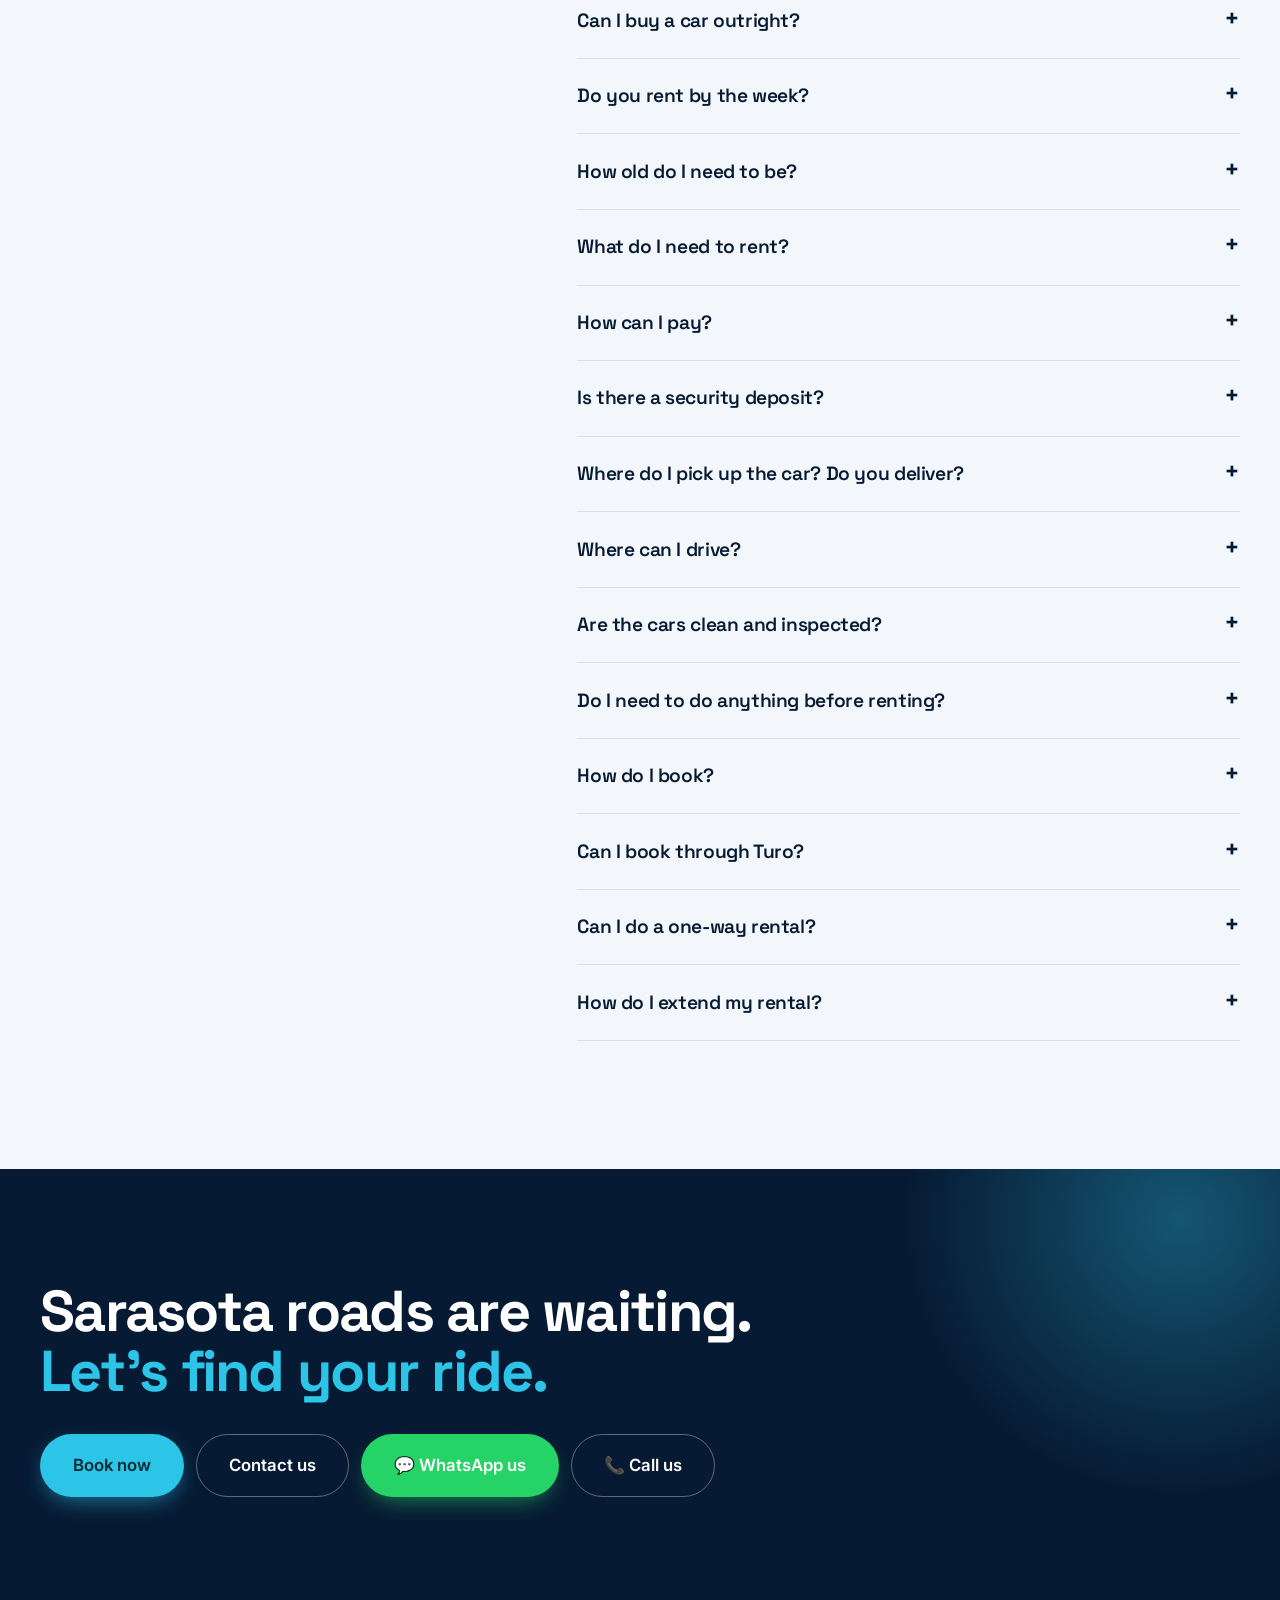
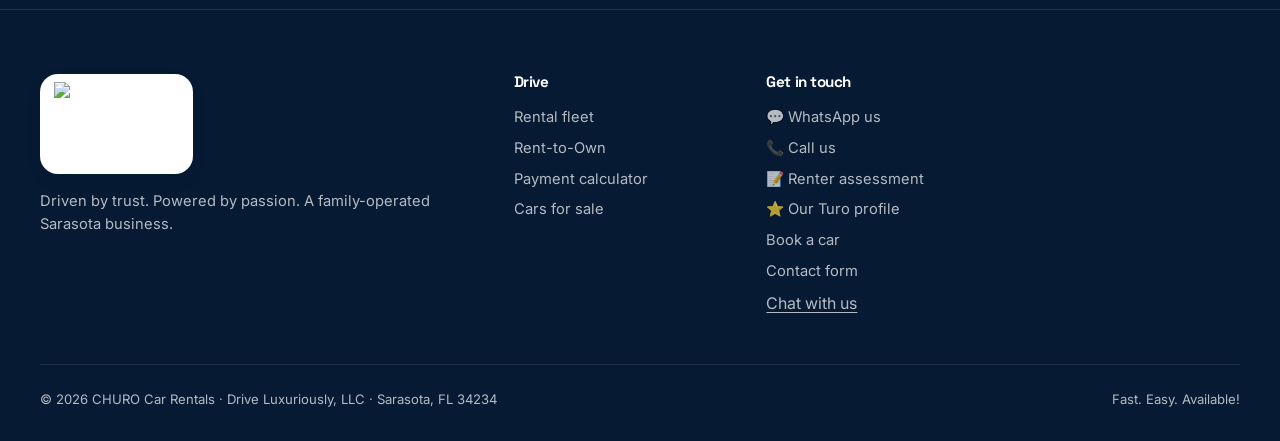
==== commit e151fe00: "Live fleet: load prices, status and details from the CHURO Portal (js/live.js), add Dates button per" ====
--- a/index.html
+++ b/index.html
@@ -394,8 +394,9 @@
   </section>
 
   <script src="js/track.js?v=202611081256"></script>
-  <script src="js/data.js?v=202611081256"></script>
-  <script src="js/app.js?v=202611081256"></script>
+  <script src="js/data.js?v=202611110500"></script>
+  <script src="js/live.js?v=202611110500"></script>
+  <script src="js/app.js?v=202611110500"></script>
   <script src="js/chatbot.js?v=202611081256"></script>
   <script src="js/contact.js?v=202611081256"></script>
 </body>
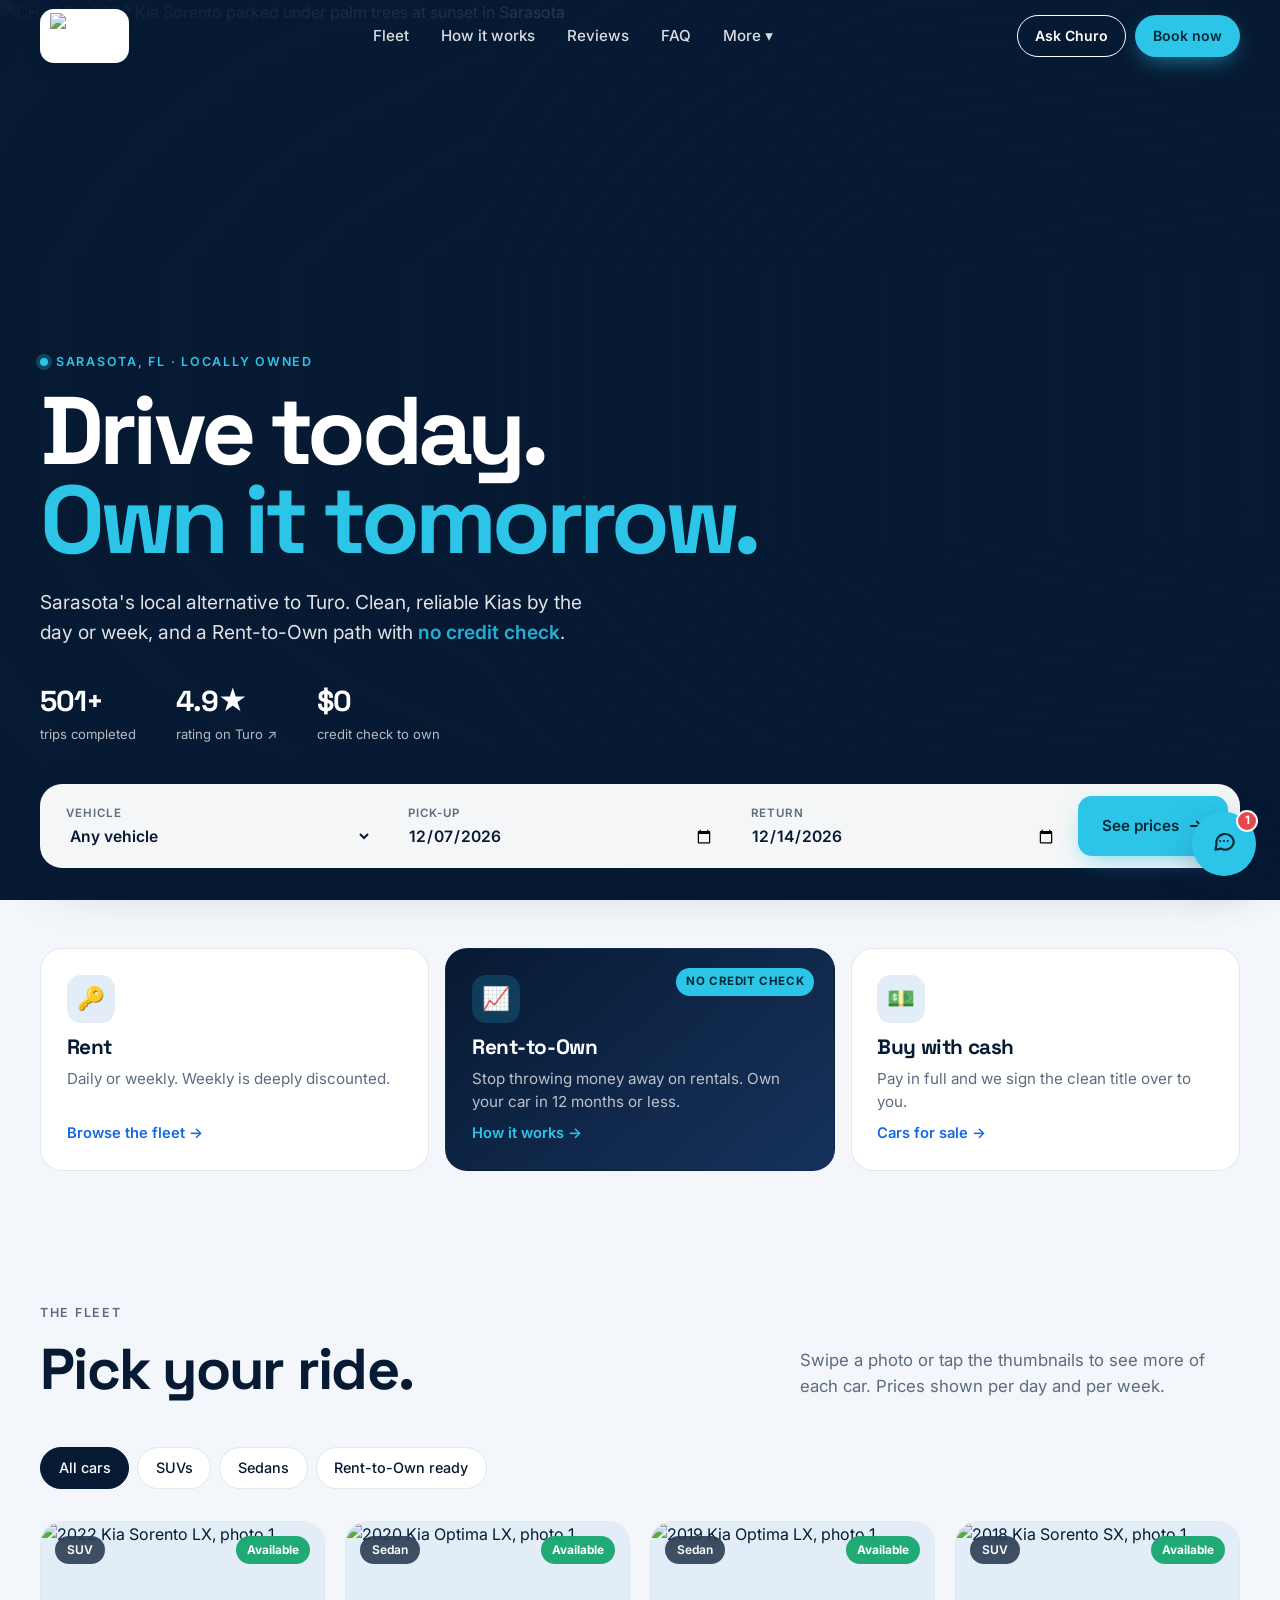
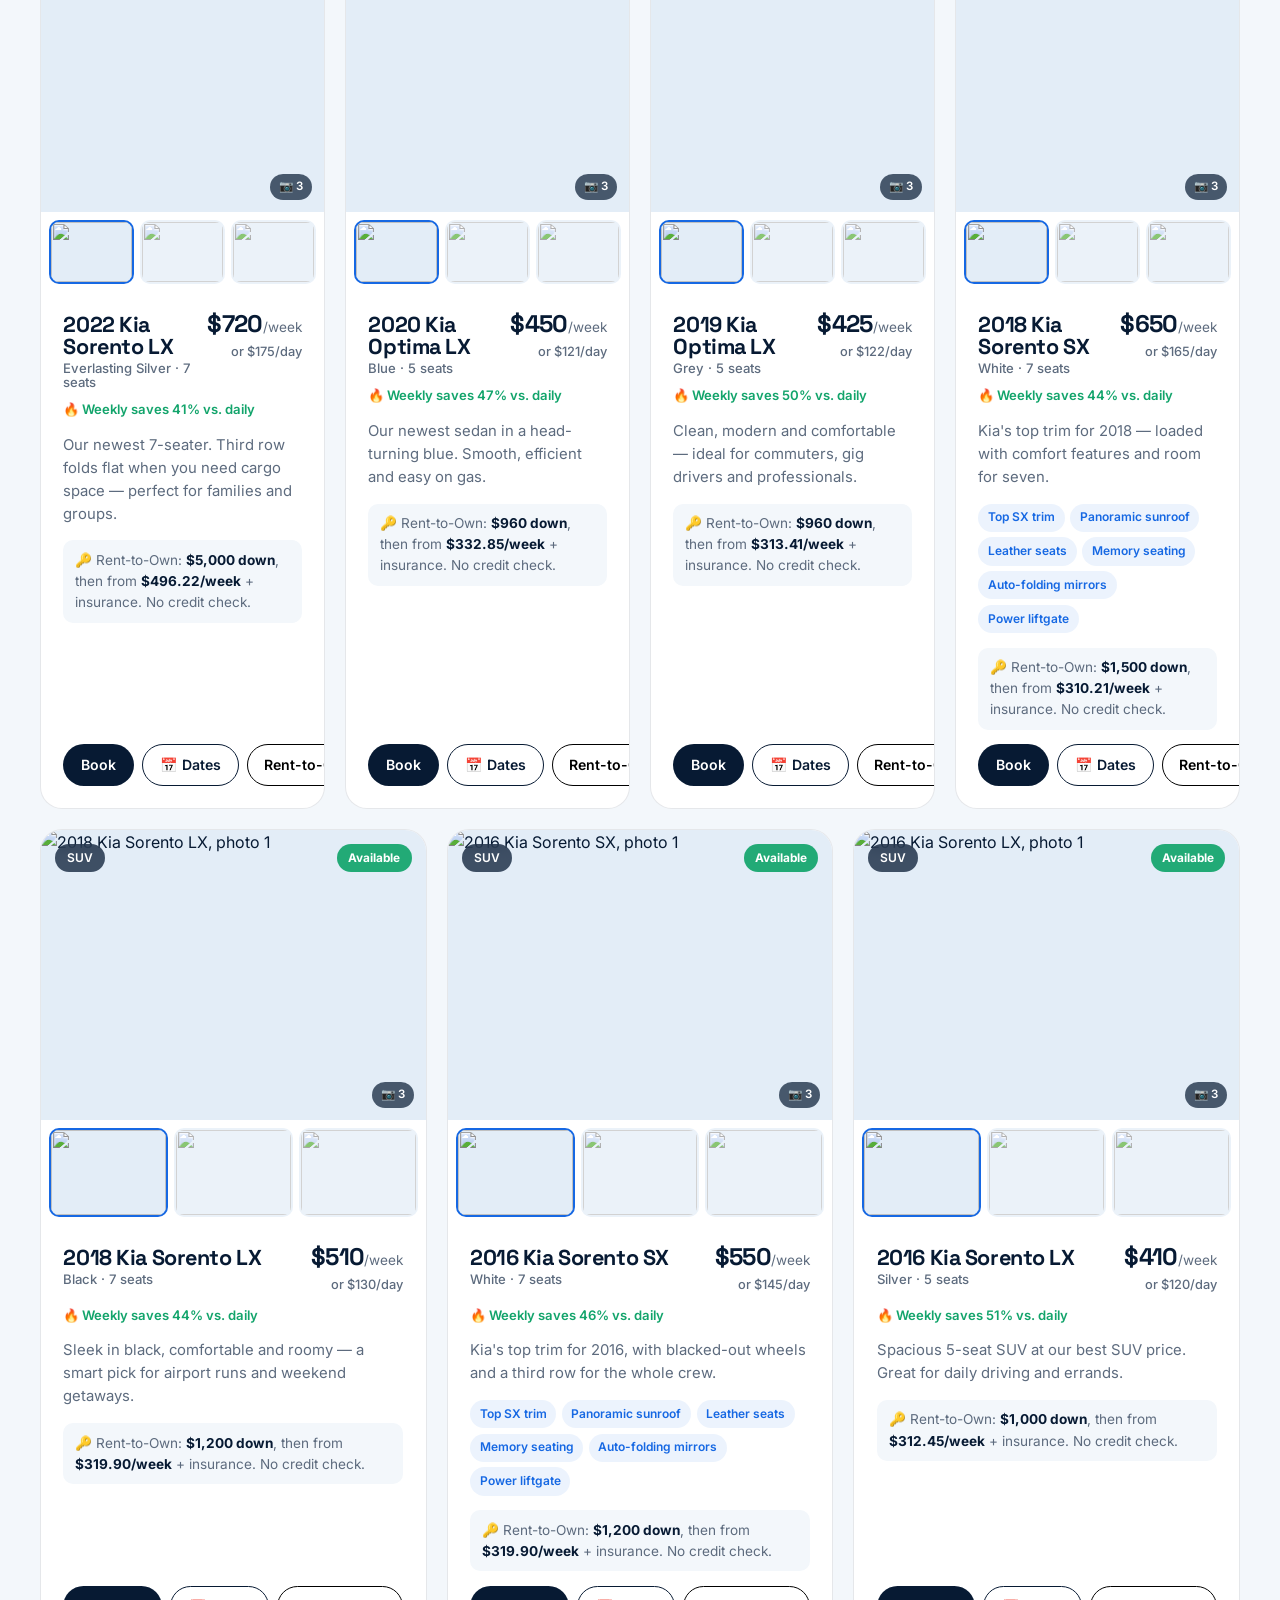
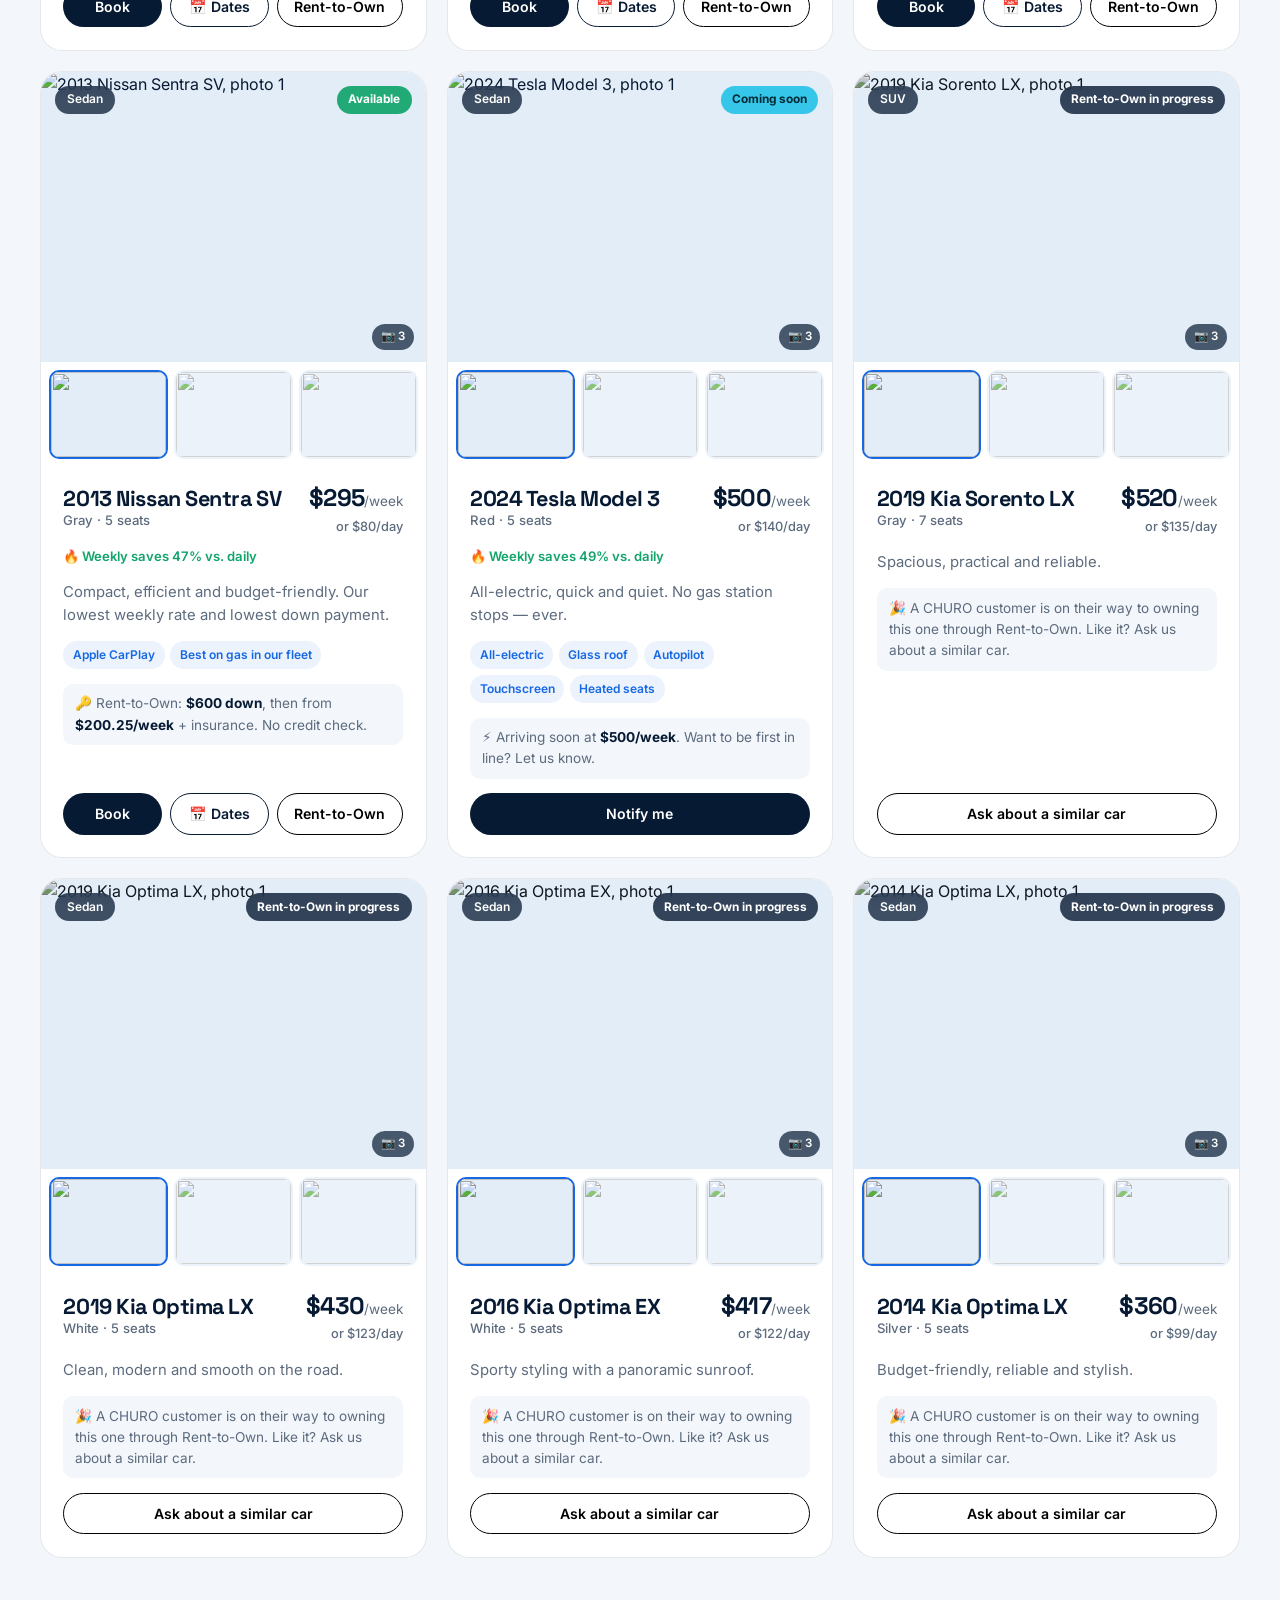
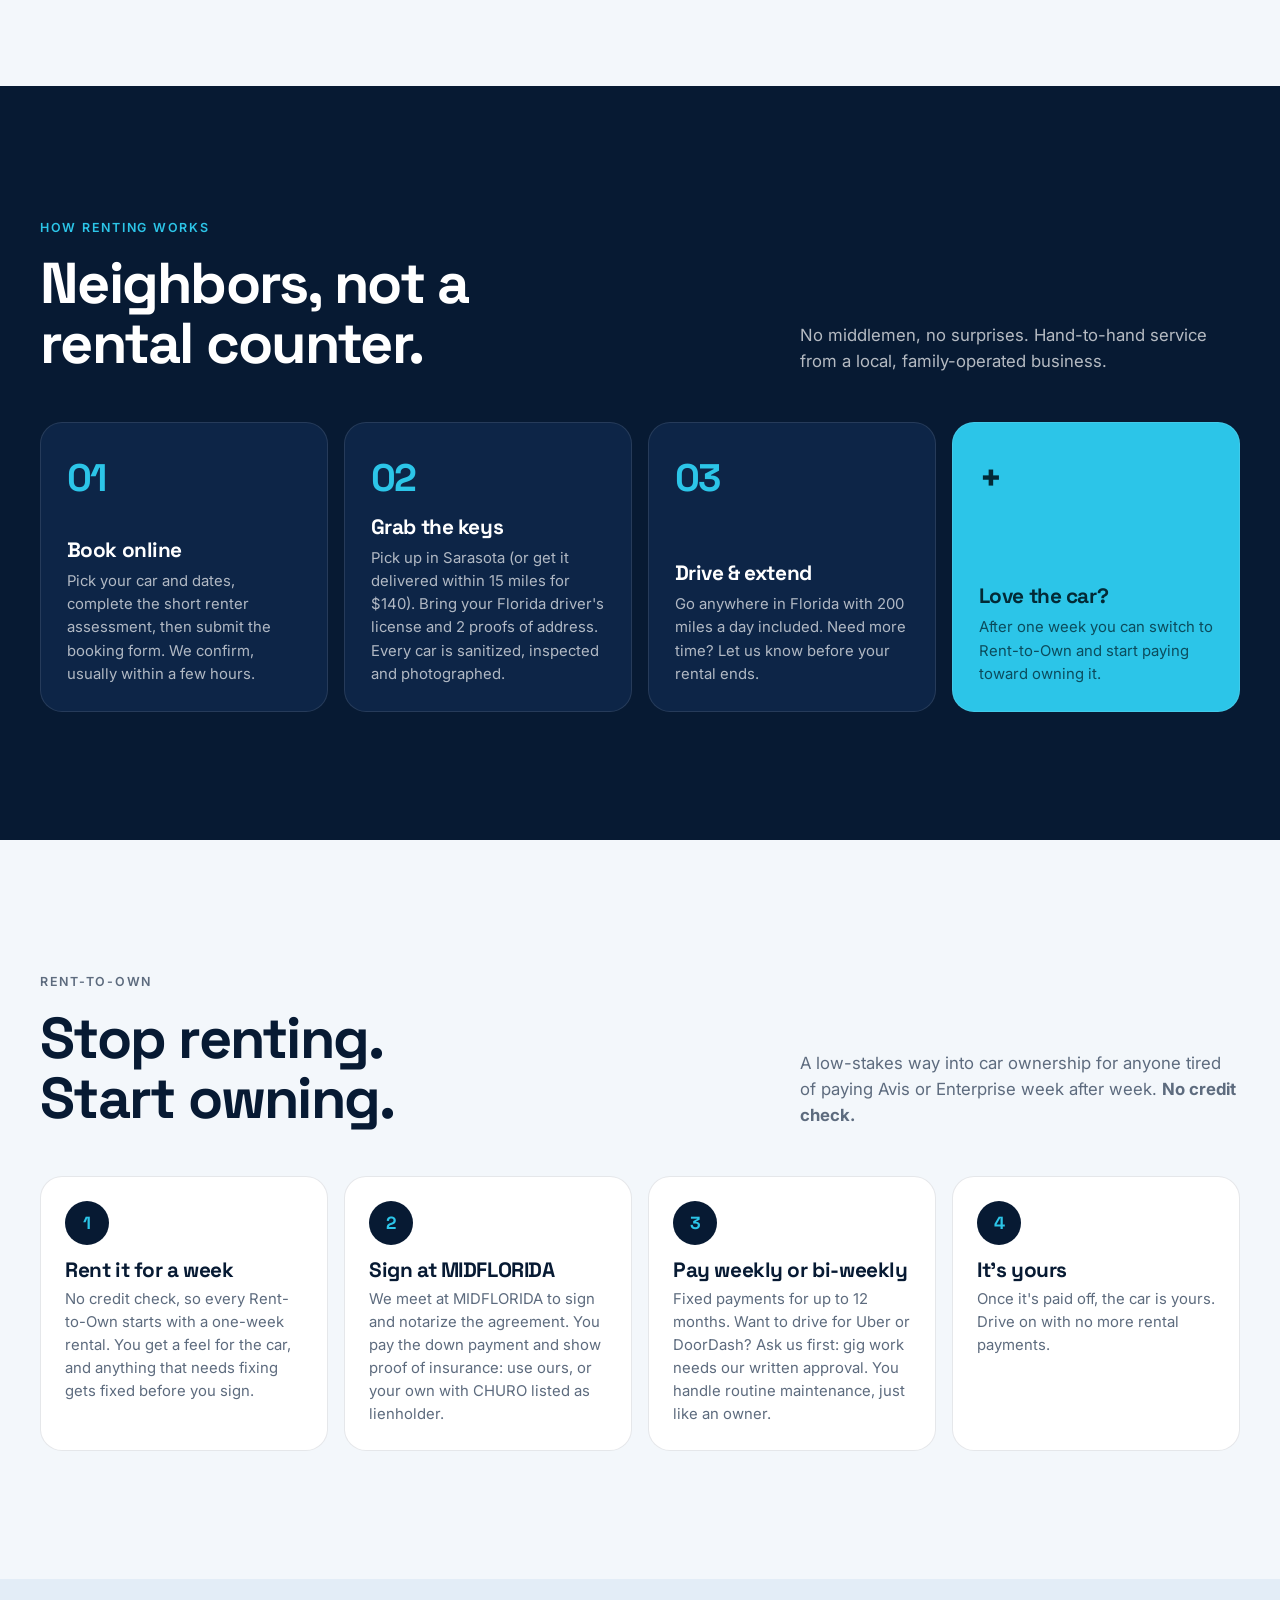
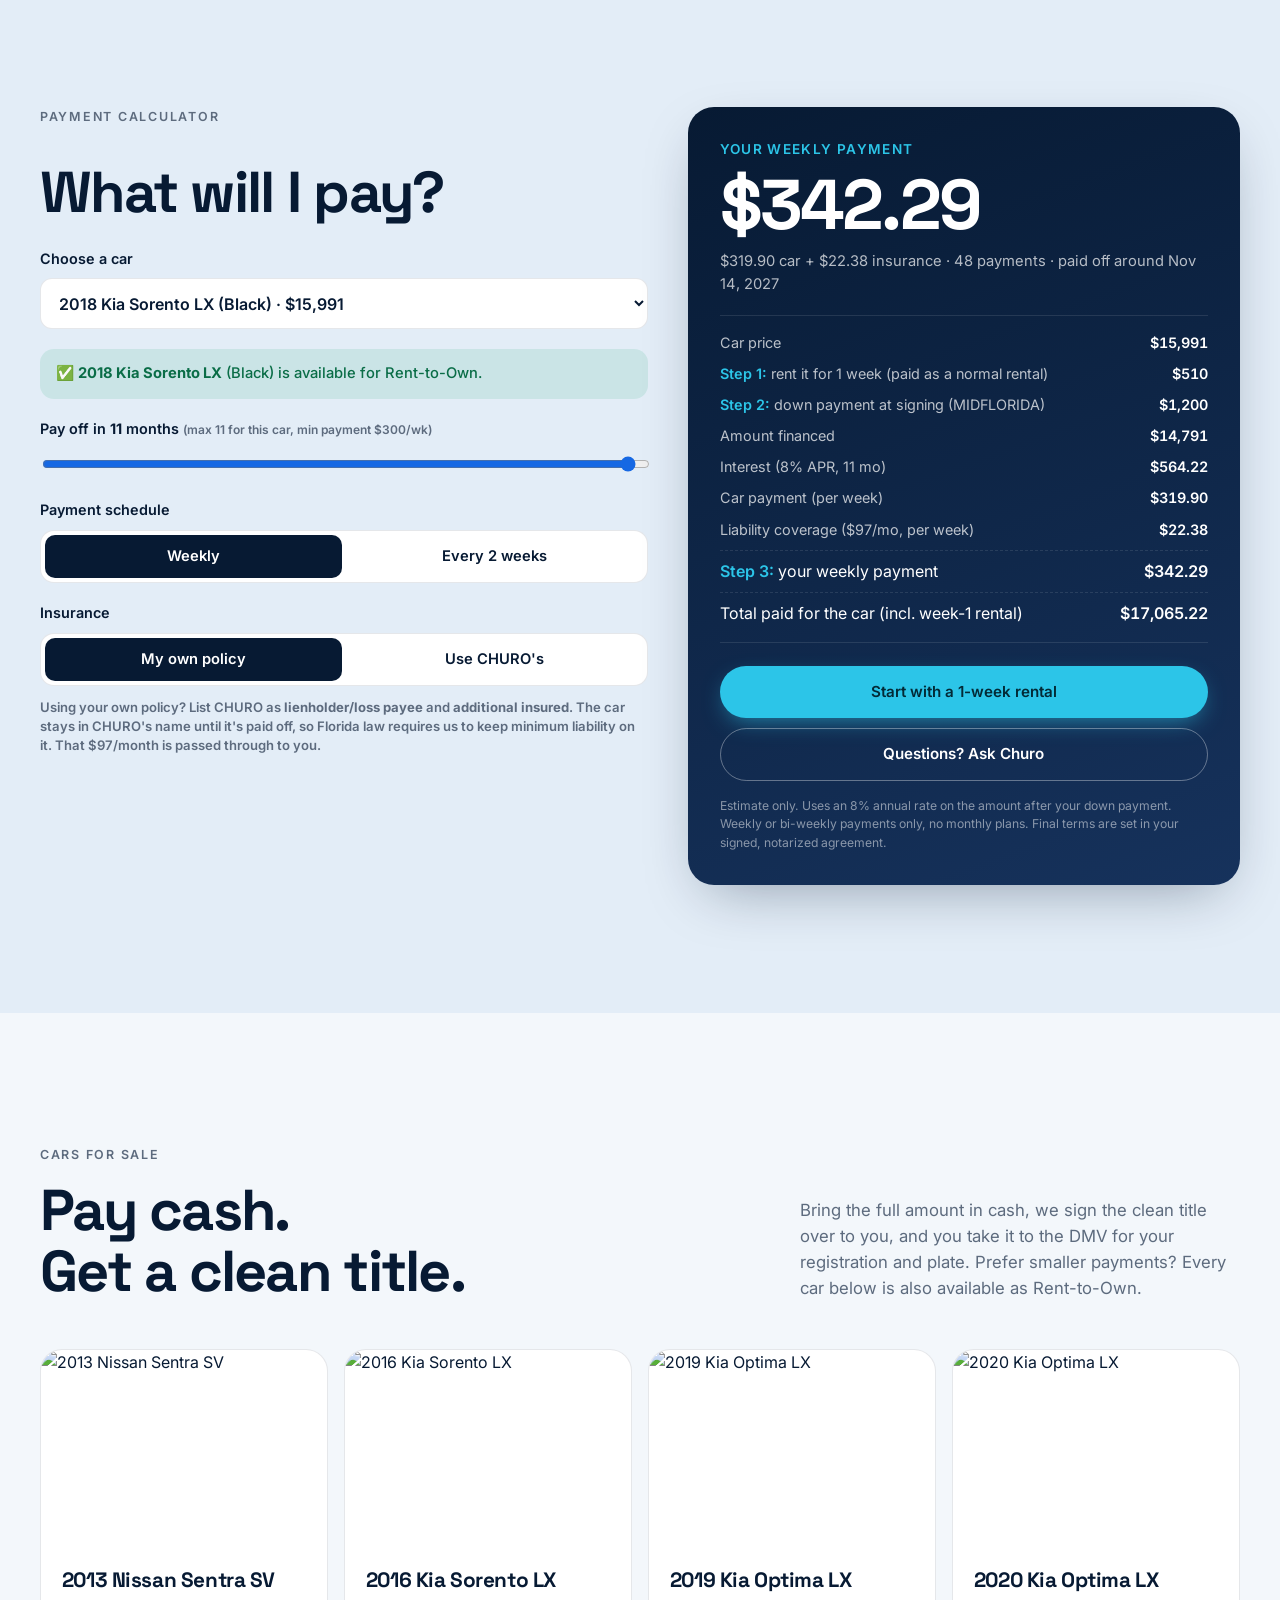
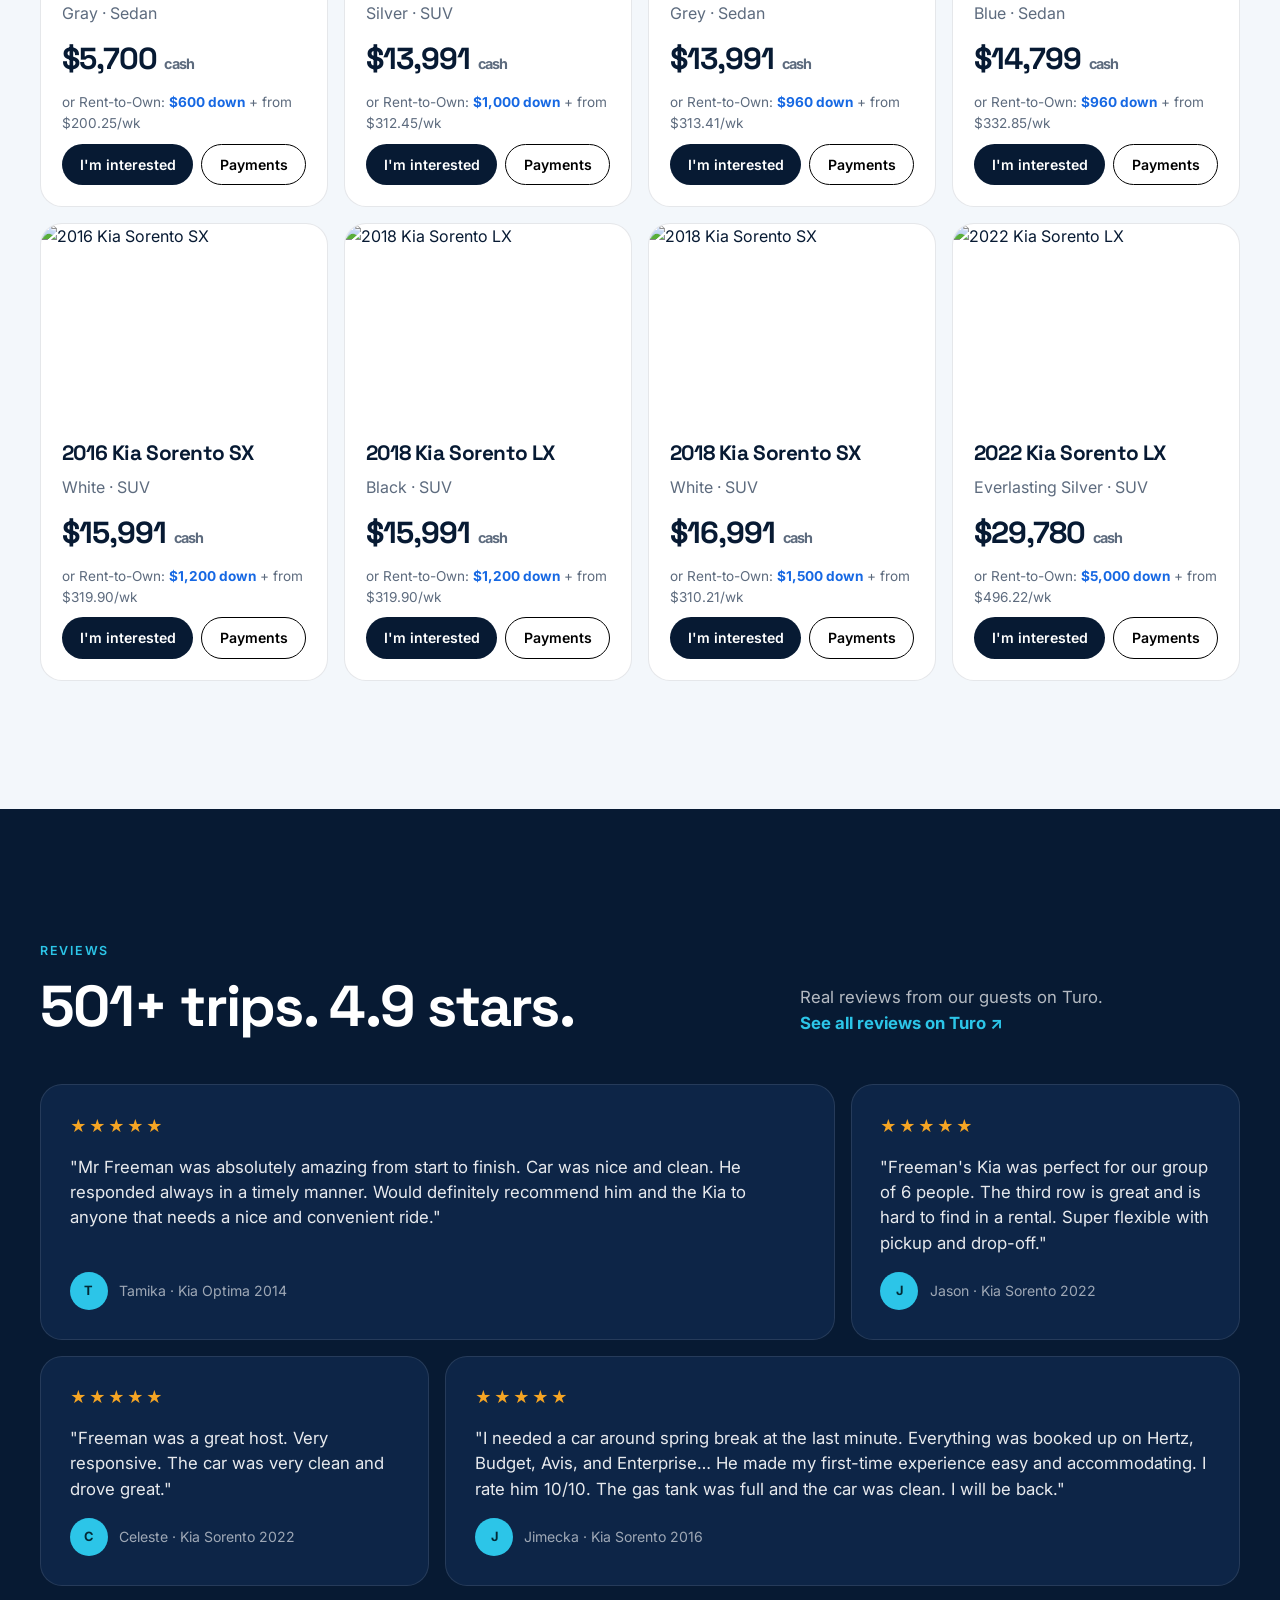
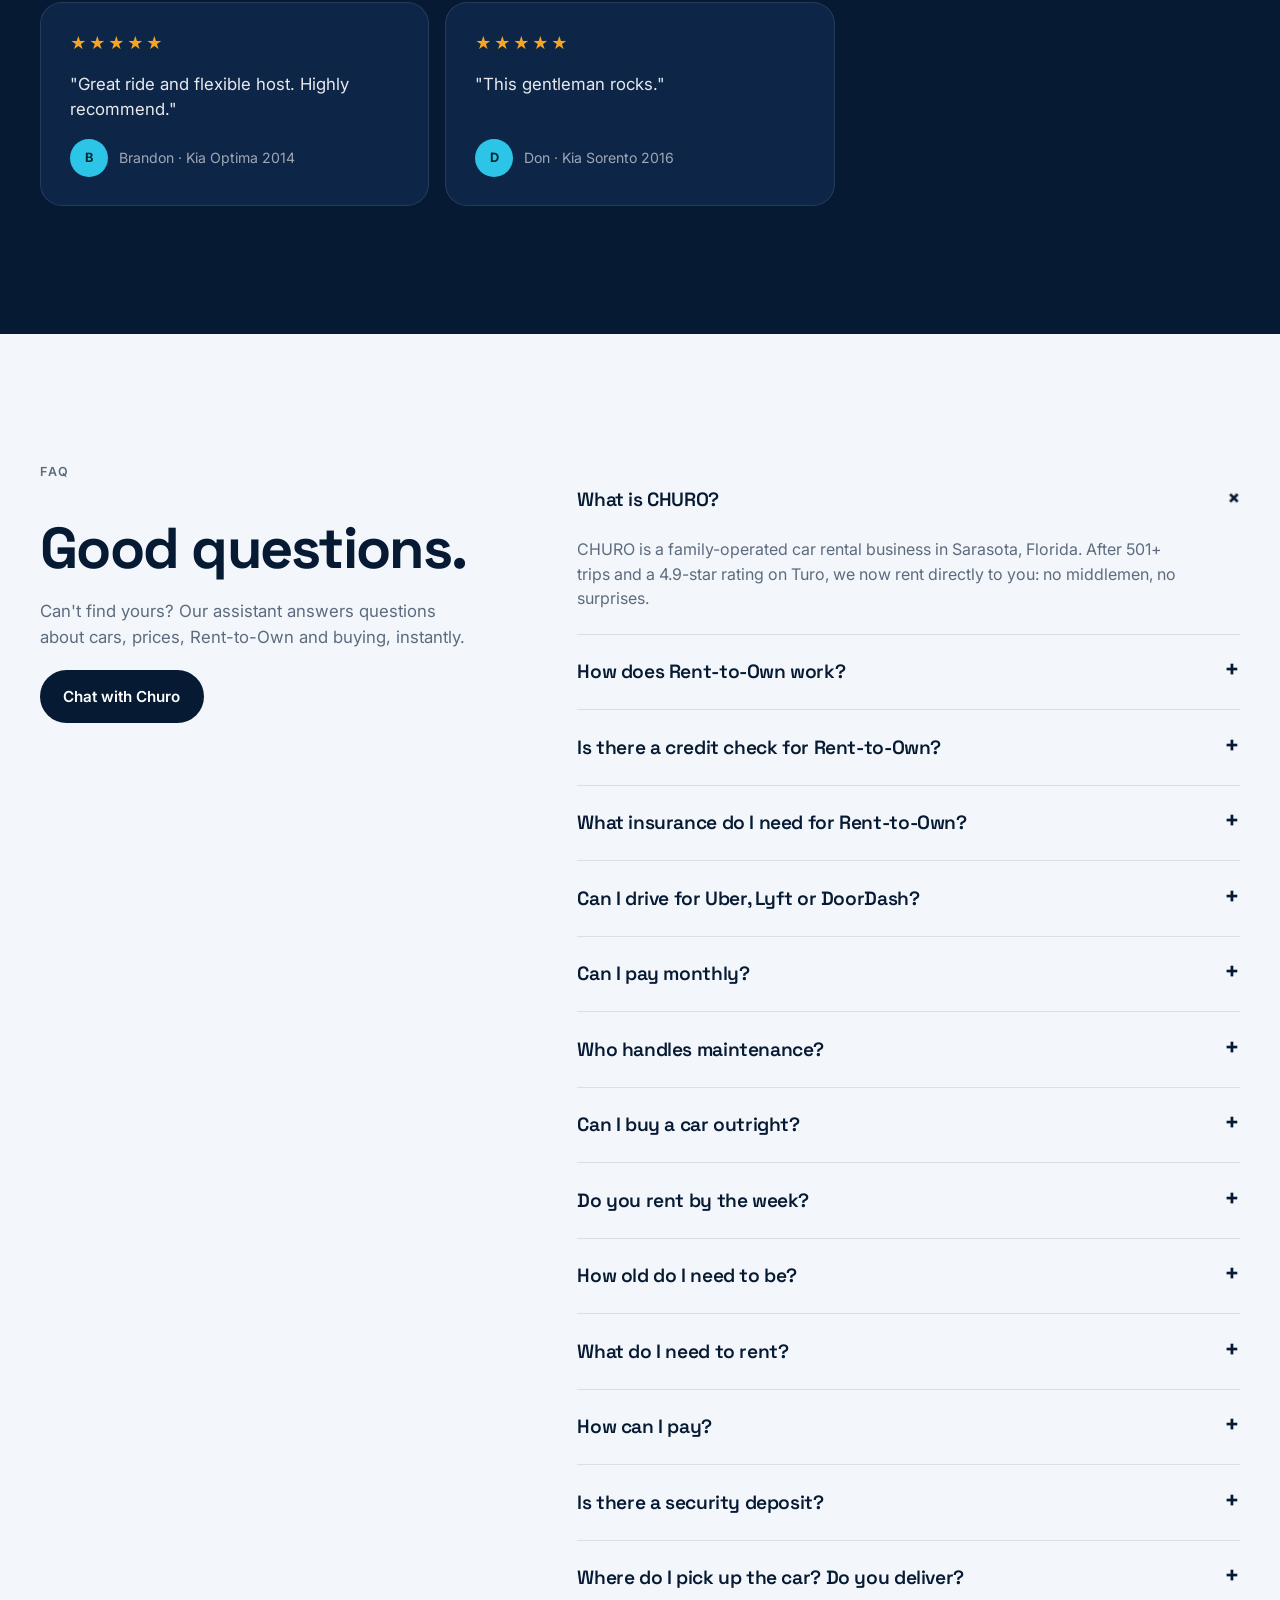
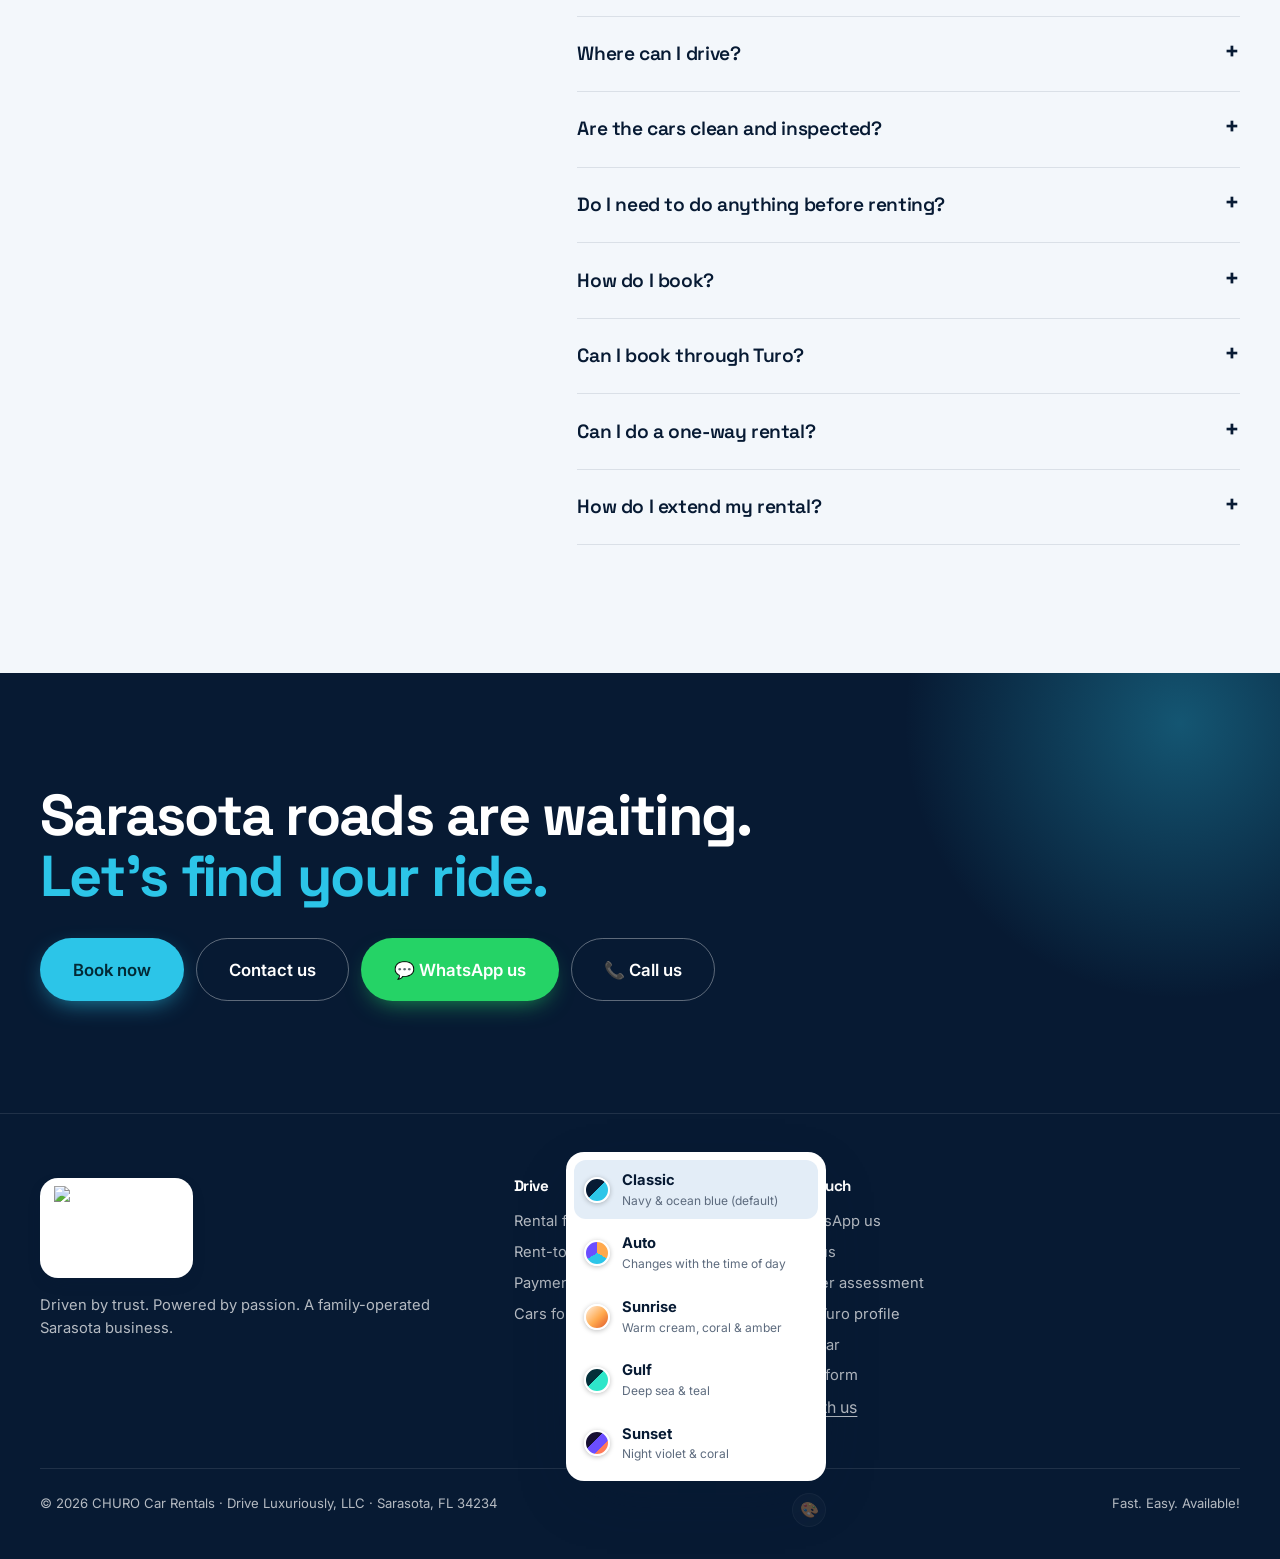
==== commit c7f9b1bd: "Color themes (hidden 🎨 in the footer: Classic default, Auto, Sunrise, Gulf, Sunset) and tile rows th" ====
--- a/index.html
+++ b/index.html
@@ -55,7 +55,8 @@
   <link rel="preconnect" href="https://fonts.googleapis.com" />
   <link rel="preconnect" href="https://fonts.gstatic.com" crossorigin />
   <link href="https://fonts.googleapis.com/css2?family=Inter:wght@400;500;600&family=Space+Grotesk:wght@500;600;700&display=swap" rel="stylesheet" />
-  <link rel="stylesheet" href="css/styles.css?v=202611081256" />
+  <link rel="stylesheet" href="css/styles.css?v=202611110216" />
+  <script src="js/theme.js?v=202611110216"></script>
 </head>
 <body>
   <!-- ================= NAV ================= -->
@@ -337,6 +338,7 @@
     </div>
     <div class="container footer__legal">
       <span id="copyLine">© <span id="year">2026</span> CHURO Car Rentals · Drive Luxuriously, LLC · Sarasota, FL 34234</span>
+      <span class="themer" id="themePicker"></span>
       <span>Fast. Easy. Available!</span>
     </div>
   </footer>
@@ -393,11 +395,11 @@
     </form>
   </section>
 
-  <script src="js/track.js?v=202611081256"></script>
-  <script src="js/data.js?v=202611110500"></script>
-  <script src="js/live.js?v=202611110500"></script>
-  <script src="js/app.js?v=202611110500"></script>
-  <script src="js/chatbot.js?v=202611081256"></script>
-  <script src="js/contact.js?v=202611081256"></script>
+  <script src="js/track.js?v=202611110216"></script>
+  <script src="js/data.js?v=202611110216"></script>
+  <script src="js/live.js?v=202611110216"></script>
+  <script src="js/app.js?v=202611110216"></script>
+  <script src="js/chatbot.js?v=202611110216"></script>
+  <script src="js/contact.js?v=202611110216"></script>
 </body>
 </html>
--- a/css/styles.css
+++ b/css/styles.css
@@ -607,3 +607,59 @@
 .stat-link:hover span { text-decoration: underline; }
 .turo-link { color: var(--accent); font-weight: 700; text-decoration: none; white-space: nowrap; }
 .turo-link:hover { text-decoration: underline; }
+
+/* =========================================================
+   Color themes (js/theme.js). Classic = the :root colors above.
+   ========================================================= */
+html[data-theme="sunrise"] {      /* Siesta Key morning: warm cream, coral, amber */
+  --paper: #fff8f1; --tint: #ffeedd; --white: #ffffff;
+  --accent: #ffa94d; --accent-ink: #3d1c00; --blue: #e0582b;
+  --ink: #0f1d3a; --ink-2: #1a2b4f; --ink-3: #283d66;
+}
+html[data-theme="gulf"] {         /* Gulf of Mexico afternoon: deep sea and teal */
+  --paper: #effbfc; --tint: #d6f3f4; --white: #ffffff;
+  --accent: #2ee6c9; --accent-ink: #013a33; --blue: #0a8fb3;
+  --ink: #042f3a; --ink-2: #08404f; --ink-3: #0f5466;
+}
+html[data-theme="sunset"] {       /* Sarasota sunset: night violet and coral */
+  --paper: #f6f1fb; --tint: #ece2f8; --white: #ffffff;
+  --accent: #ff7a59; --accent-ink: #3a0f00; --blue: #6b4eff;
+  --ink: #170f33; --ink-2: #231849; --ink-3: #33265f;
+  --line: rgba(23, 15, 51, 0.12);
+}
+html[data-theme] .btn--accent { box-shadow: 0 8px 24px -8px color-mix(in srgb, var(--accent) 70%, transparent); }
+html[data-theme] .eyebrow .dot { box-shadow: 0 0 0 4px color-mix(in srgb, var(--accent) 25%, transparent); }
+html[data-theme] .nav.is-scrolled { background: color-mix(in srgb, var(--paper) 88%, transparent); }
+body, .section--tint, .car, .sale-card, .chip { transition: background-color 0.4s, color 0.4s, border-color 0.4s; }
+
+/* hidden palette in the footer */
+.themer { position: relative; display: inline-flex; vertical-align: middle; margin-left: 0.6rem; }
+.themer__btn { width: 34px; height: 34px; border-radius: 50%; border: 1px solid var(--line-dark); background: rgba(255,255,255,0.06);
+  cursor: pointer; font-size: 0.95rem; opacity: 0.4; transition: opacity 0.2s, transform 0.2s; }
+.themer__btn:hover, .themer__btn:focus-visible, .themer__btn[aria-expanded="true"] { opacity: 1; transform: rotate(-12deg) scale(1.08); }
+.themer__menu { position: absolute; bottom: 46px; right: 0; display: grid; gap: 4px; padding: 8px; min-width: 260px; z-index: 30;
+  background: var(--white); color: var(--ink); border-radius: 18px; box-shadow: var(--shadow); text-align: left; }
+.themer__menu button { display: flex; align-items: center; gap: 12px; padding: 9px 10px; border: 0; border-radius: 12px; background: none;
+  color: inherit; font: inherit; cursor: pointer; text-align: left; }
+.themer__menu button b { display: block; font-size: 0.92rem; }
+.themer__menu button small { display: block; font-size: 0.75rem; color: var(--muted); }
+.themer__menu button:hover { background: var(--paper); }
+.themer__menu button[aria-pressed="true"] { background: var(--tint); }
+.swatch { width: 26px; height: 26px; border-radius: 50%; flex: none; border: 2px solid #fff; box-shadow: 0 1px 5px rgba(0,0,0,0.25); }
+.swatch--classic { background: linear-gradient(135deg, #071a33 0 50%, #2cc5e8 50%); }
+.swatch--auto { background: conic-gradient(#ffa94d 0 33%, #2cc5e8 0 66%, #6b4eff 0); }
+.swatch--sunrise { background: linear-gradient(135deg, #ffeedd, #ffa94d 55%, #e0582b); }
+.swatch--gulf { background: linear-gradient(135deg, #042f3a 0 45%, #2ee6c9 45%); }
+.swatch--sunset { background: linear-gradient(135deg, #170f33 0 40%, #6b4eff 40% 70%, #ff7a59 70%); }
+@media (max-width: 600px) { .themer__menu { right: auto; left: 50%; transform: translateX(-50%); } }
+
+/* =========================================================
+   Tile rows that always fill the width (balanced by js/app.js:
+   13 cars on 3 columns → 4·3·3·3). Photos keep one height.
+   ========================================================= */
+.fleet, .sale { display: flex; flex-wrap: wrap; }
+.fleet > .car { flex: 1 1 320px; }
+.sale > .sale-card { flex: 1 1 280px; }
+.fleet .car__media { aspect-ratio: auto; height: clamp(230px, 24vw, 290px); }
+.sale .sale-card img { aspect-ratio: auto; height: clamp(170px, 16vw, 200px); }
+.fleet > .empty { flex: 1 1 100%; }
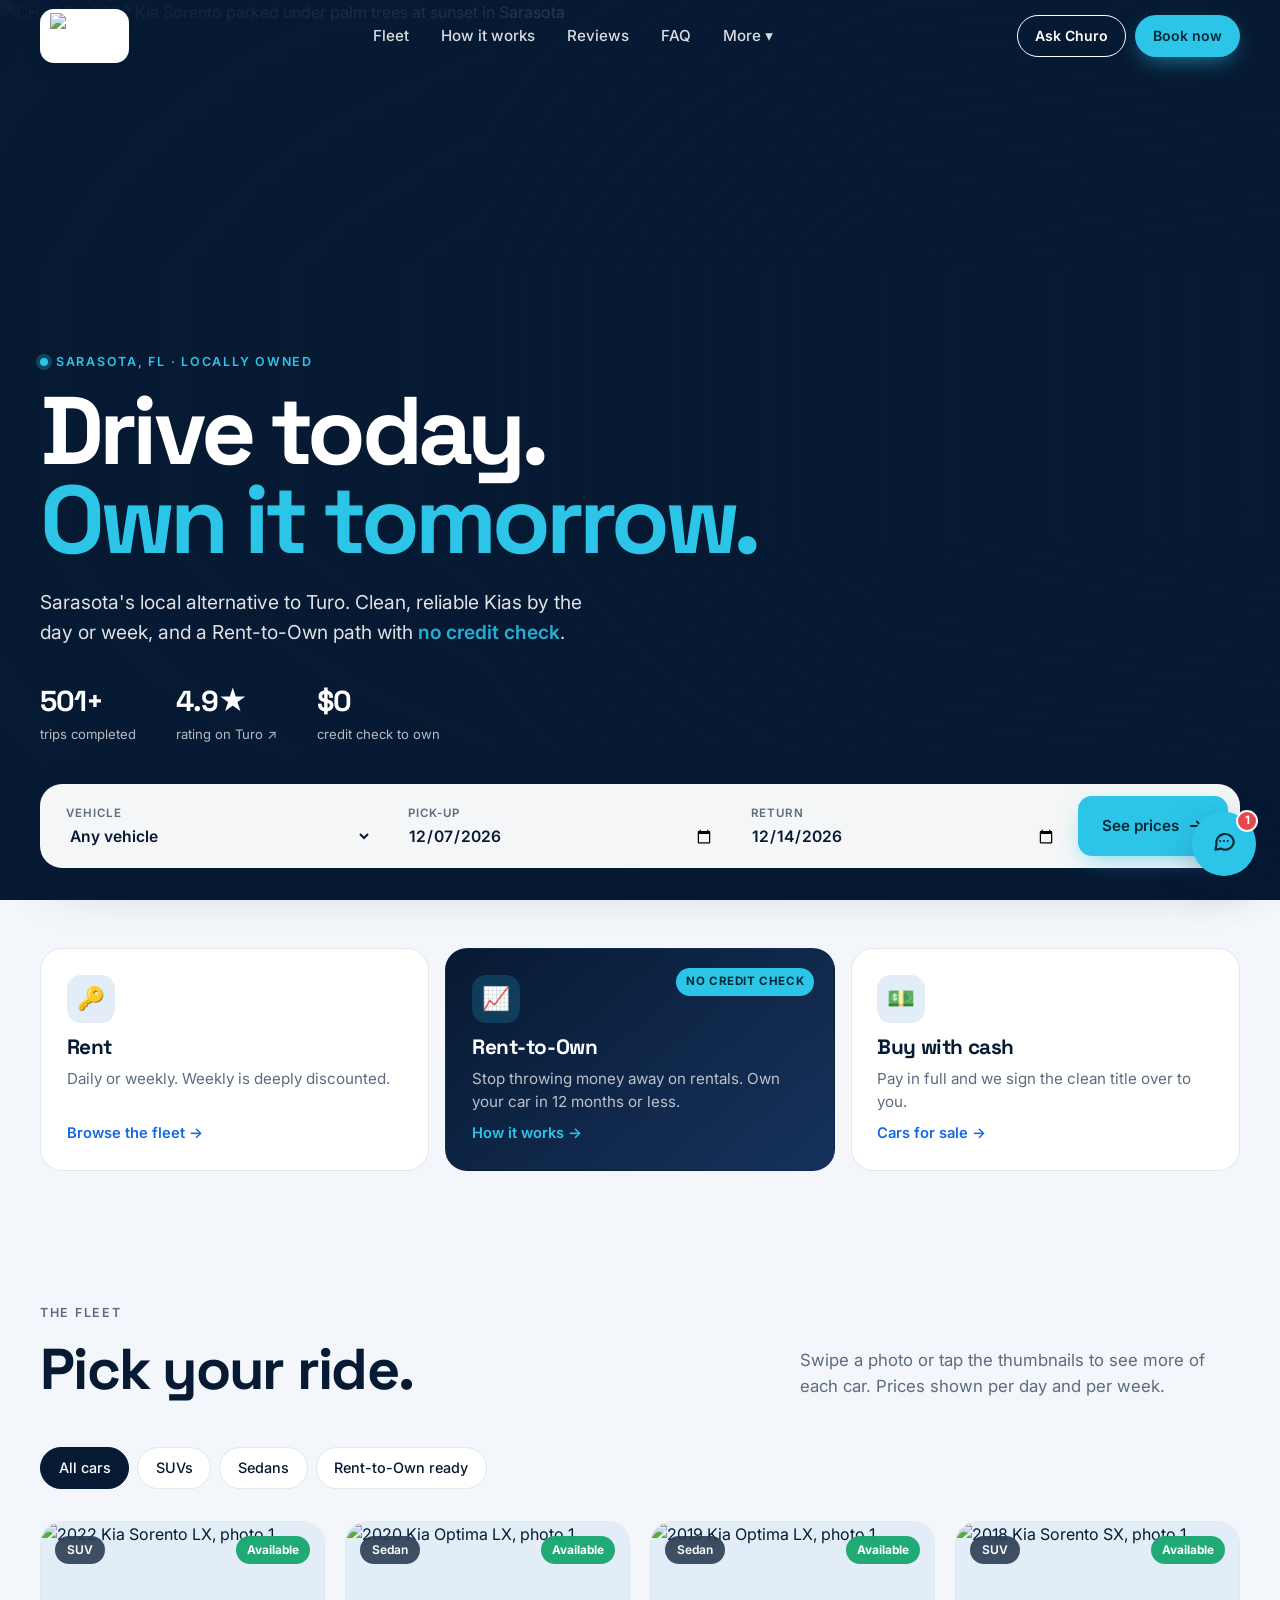
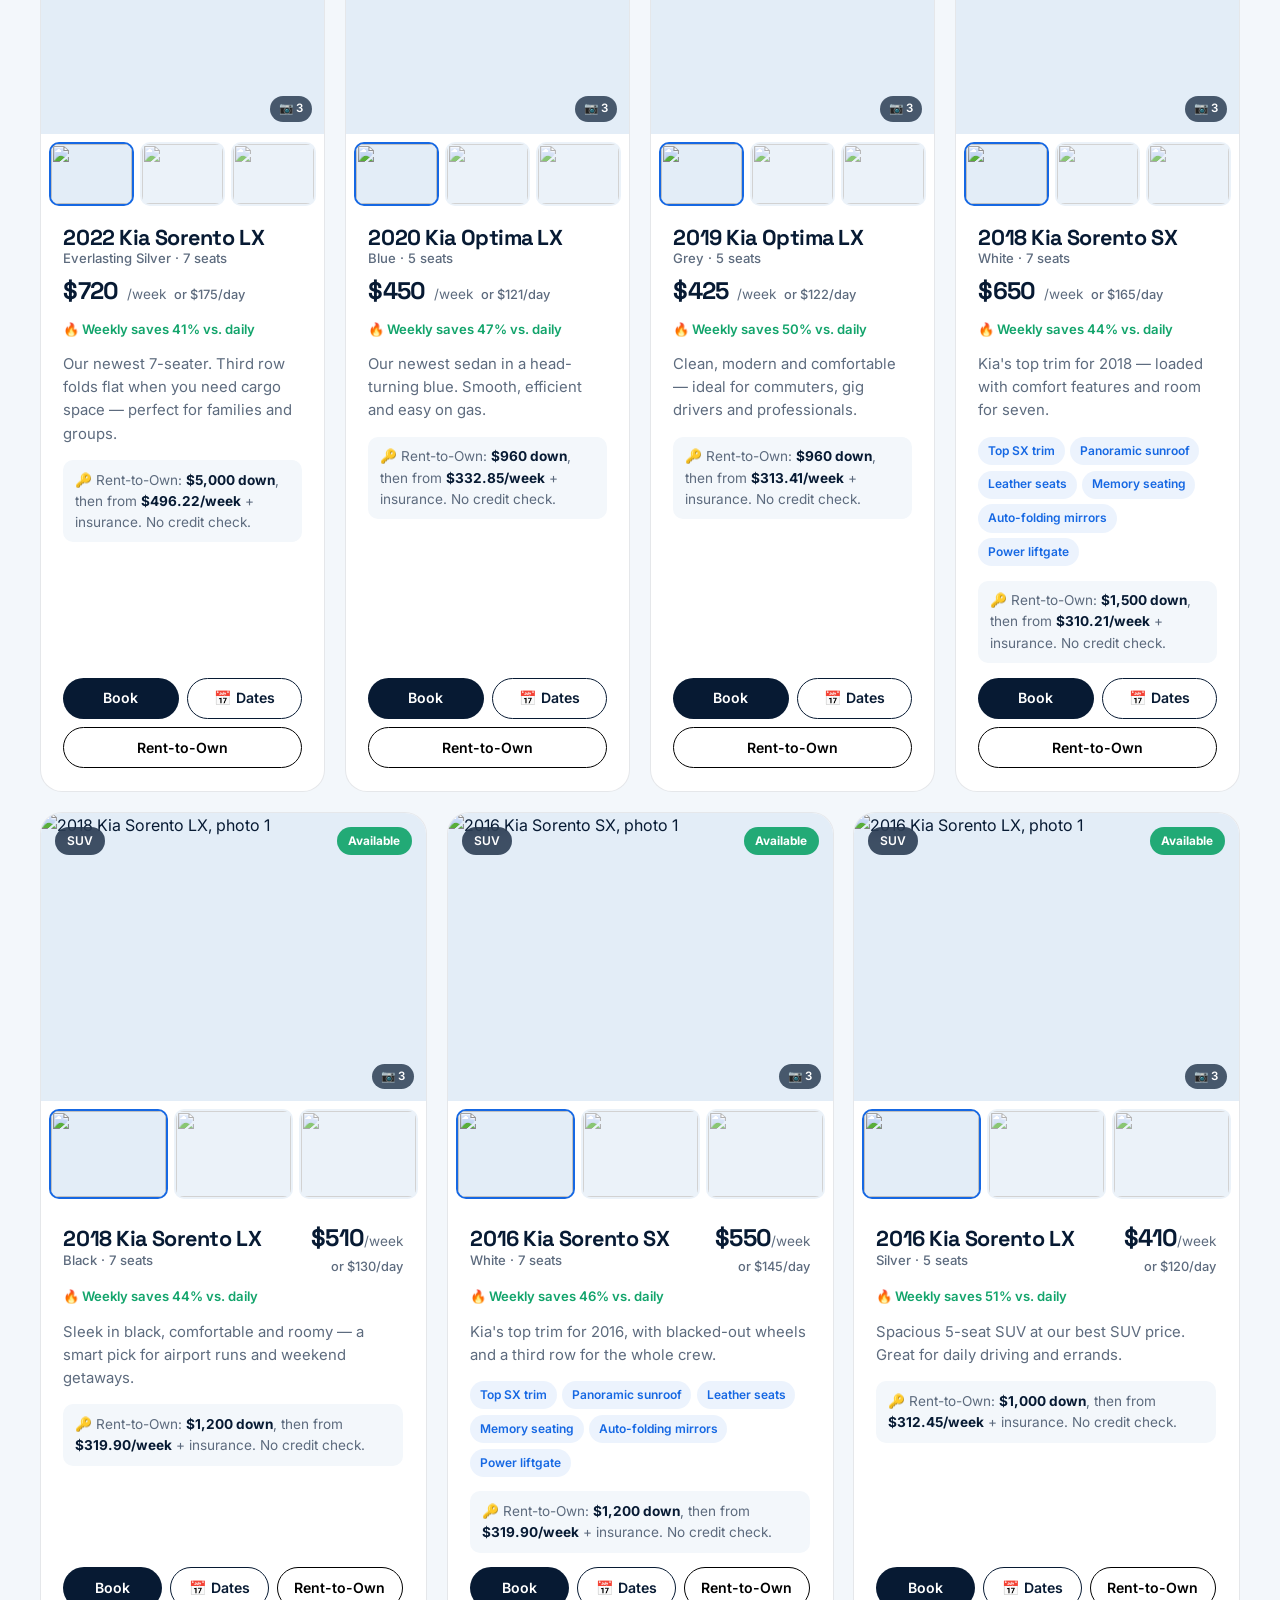
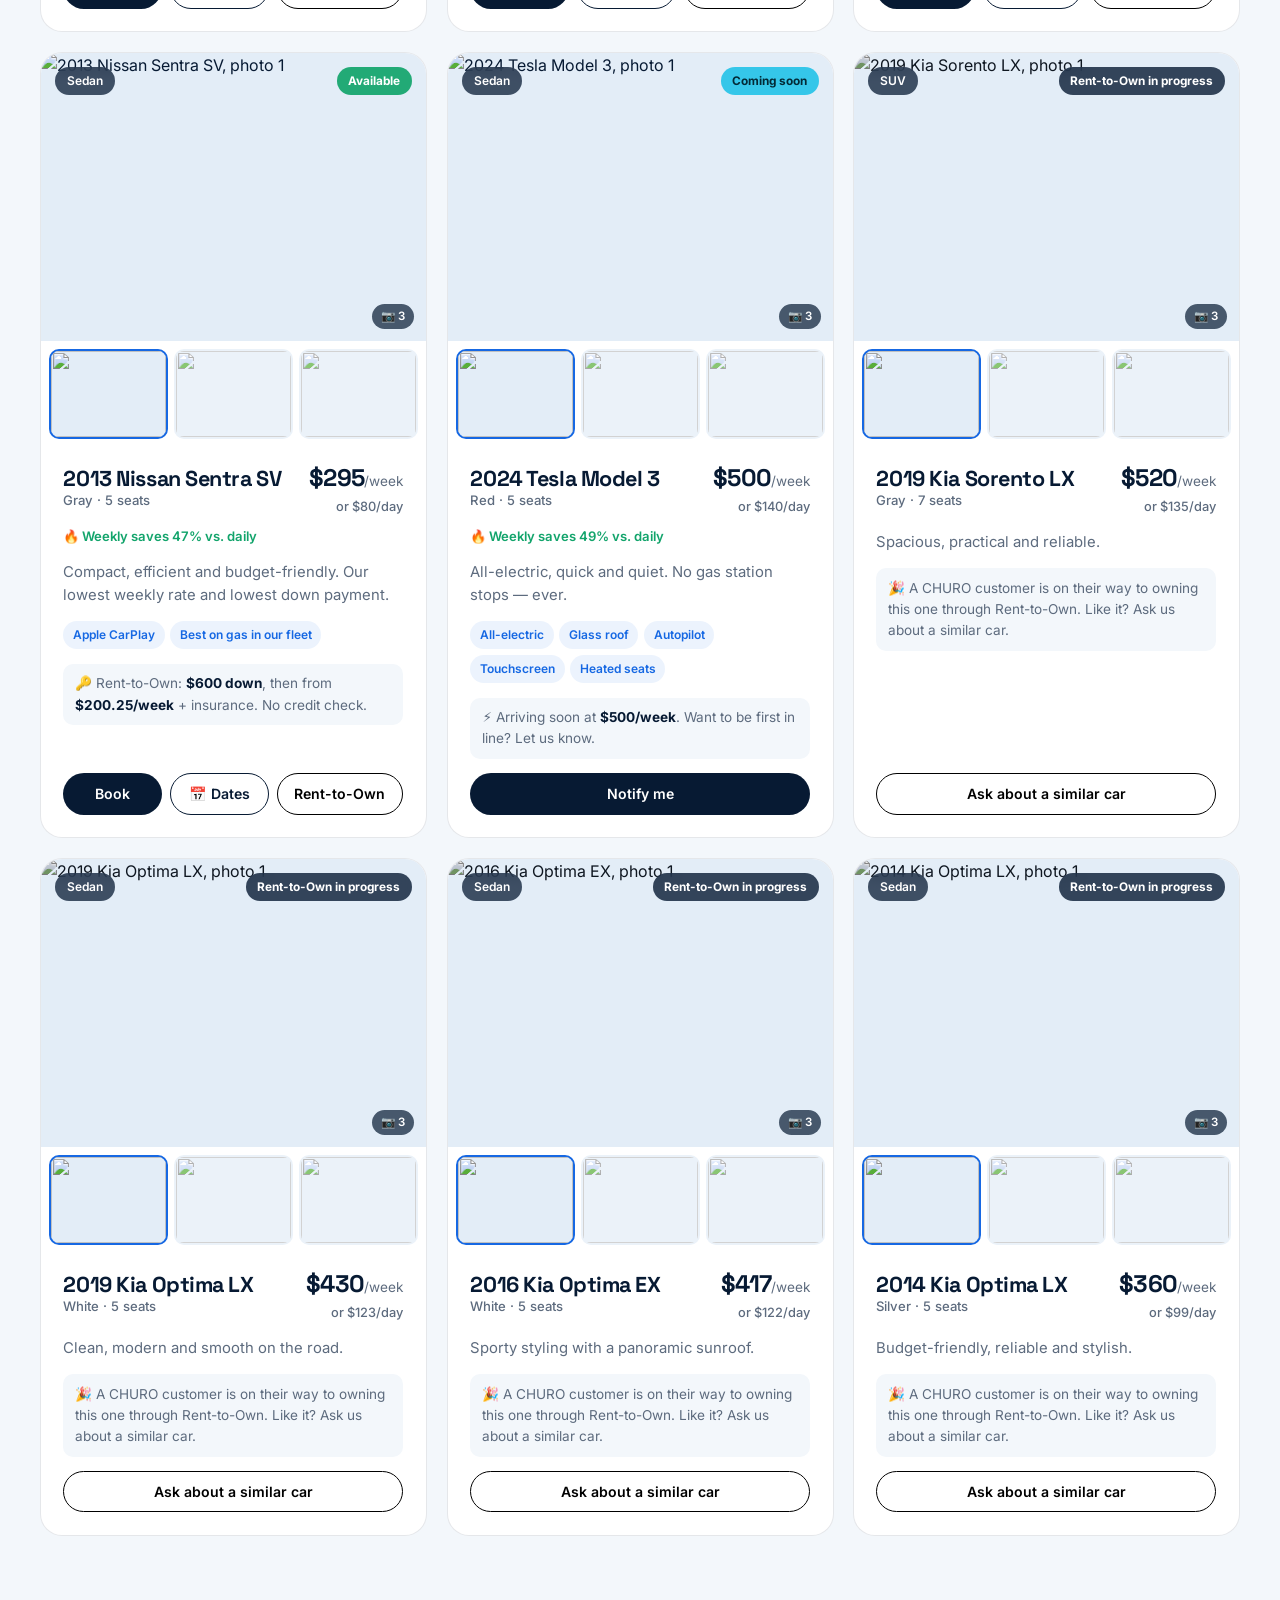
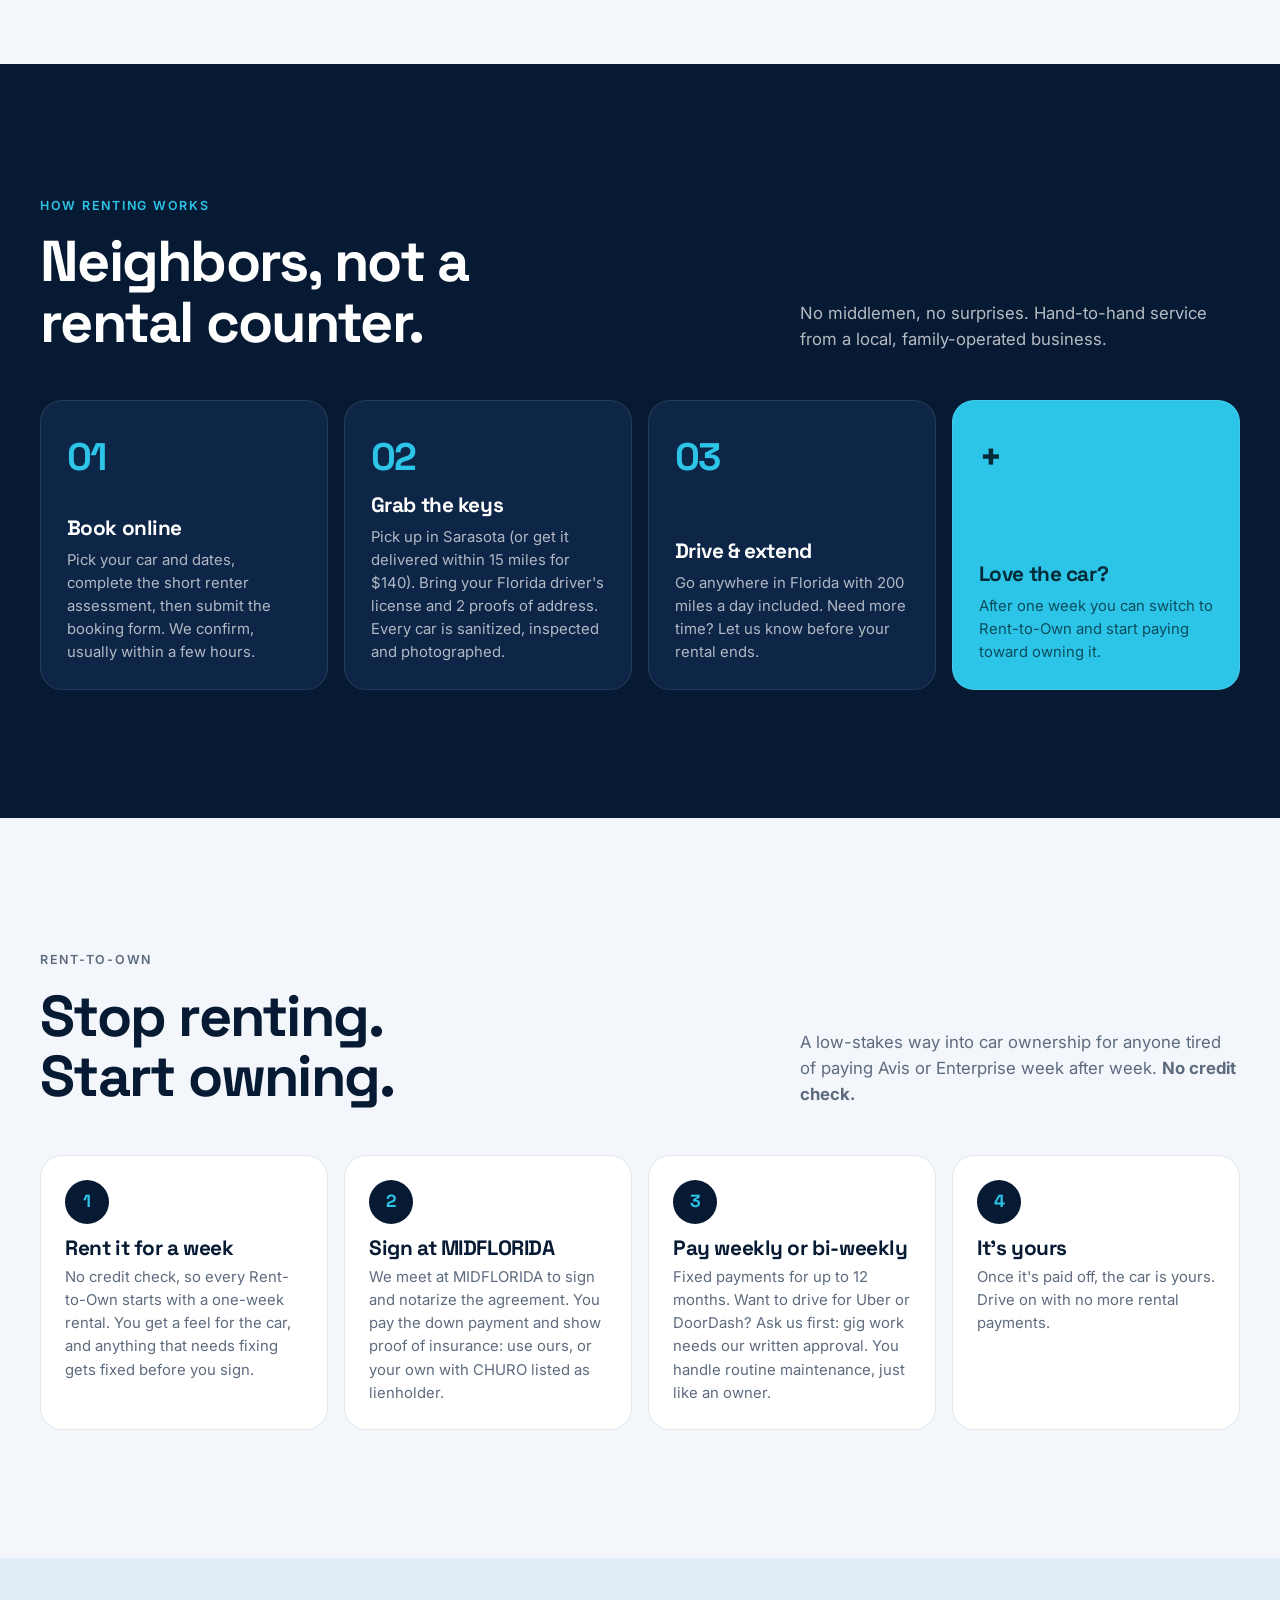
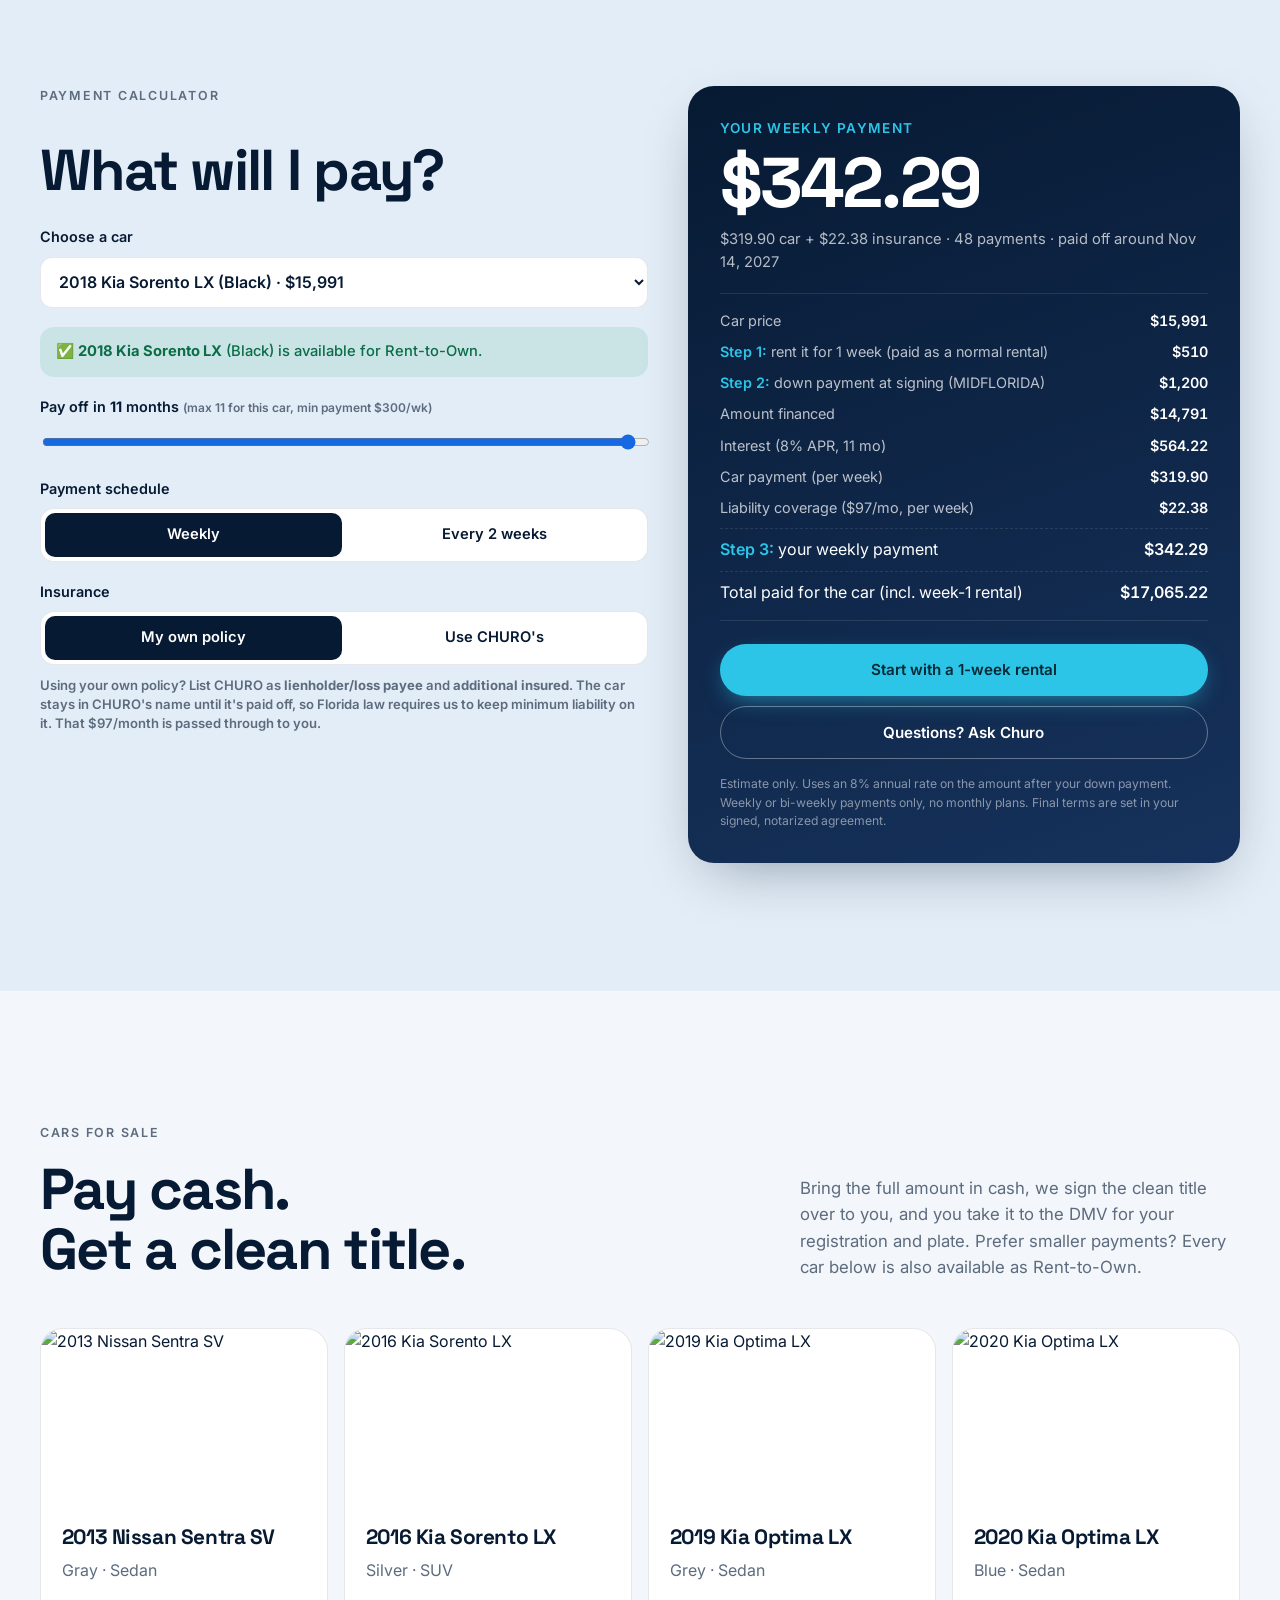
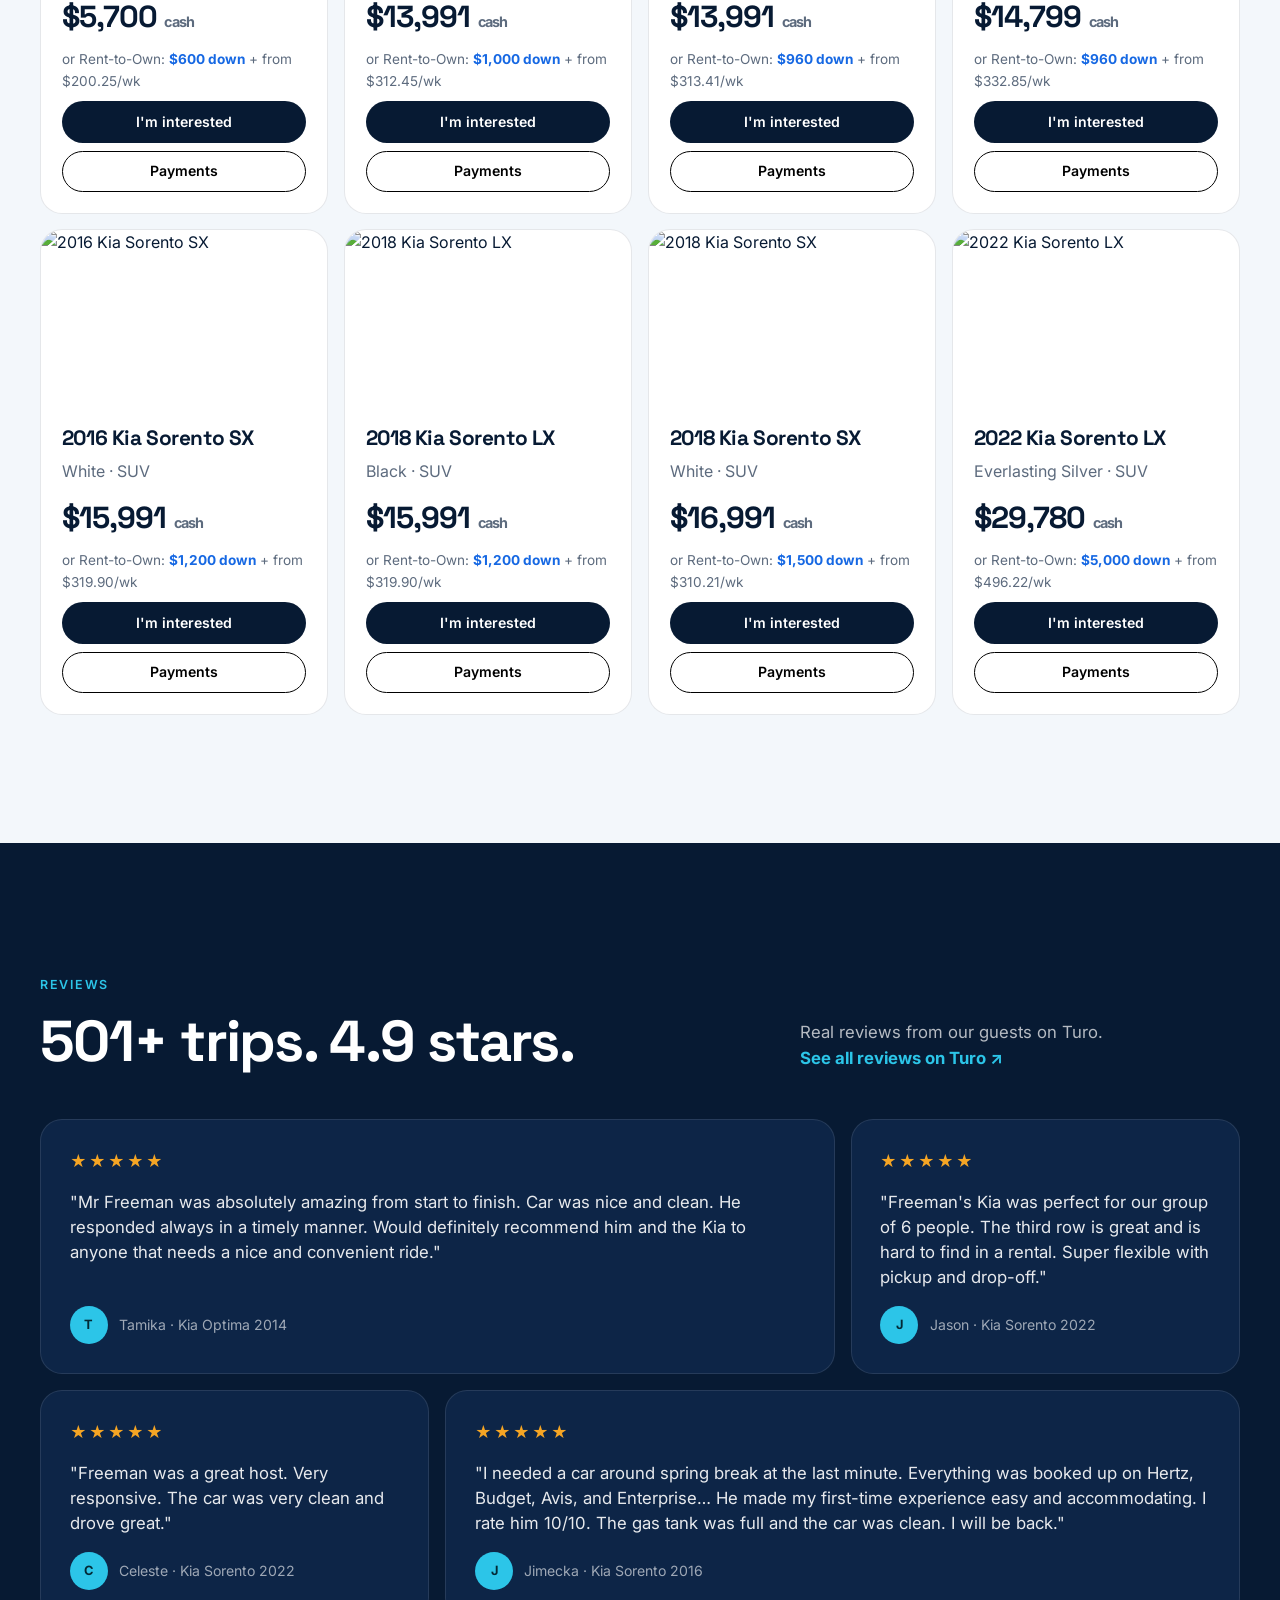
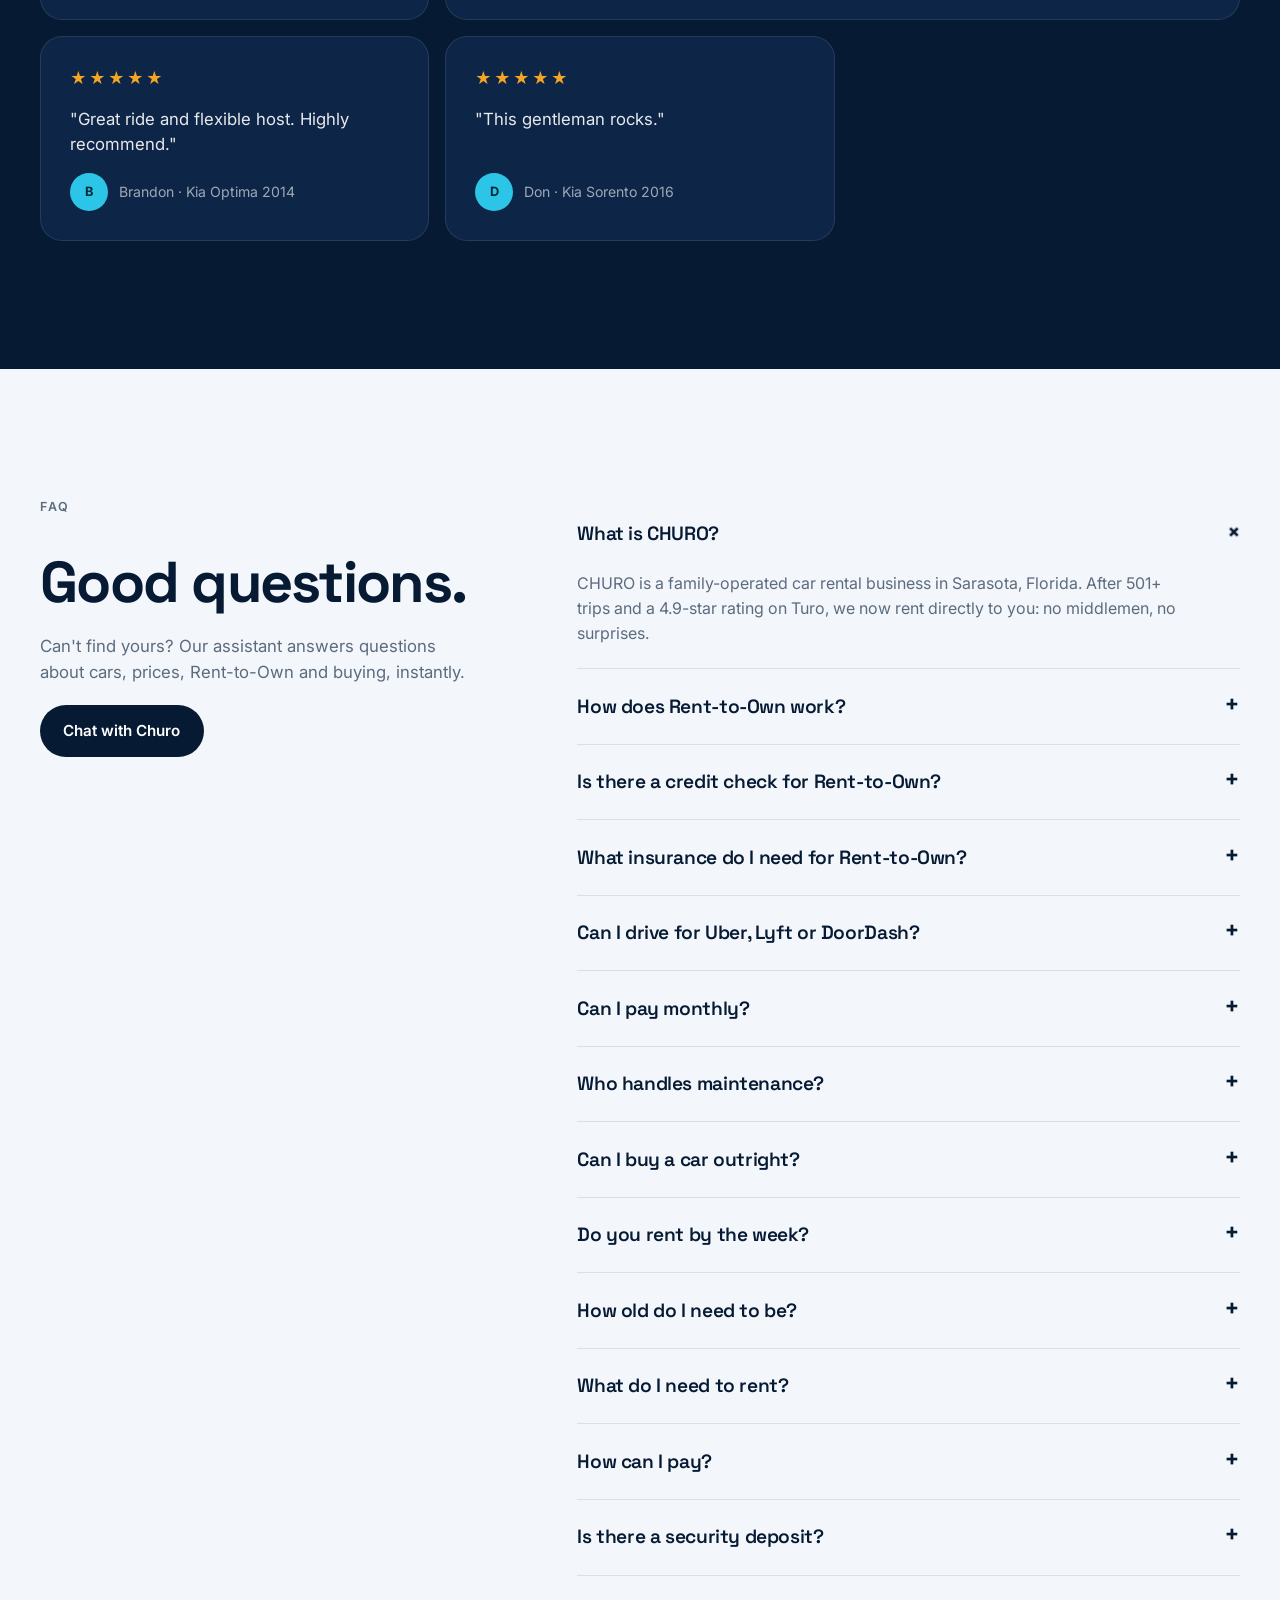
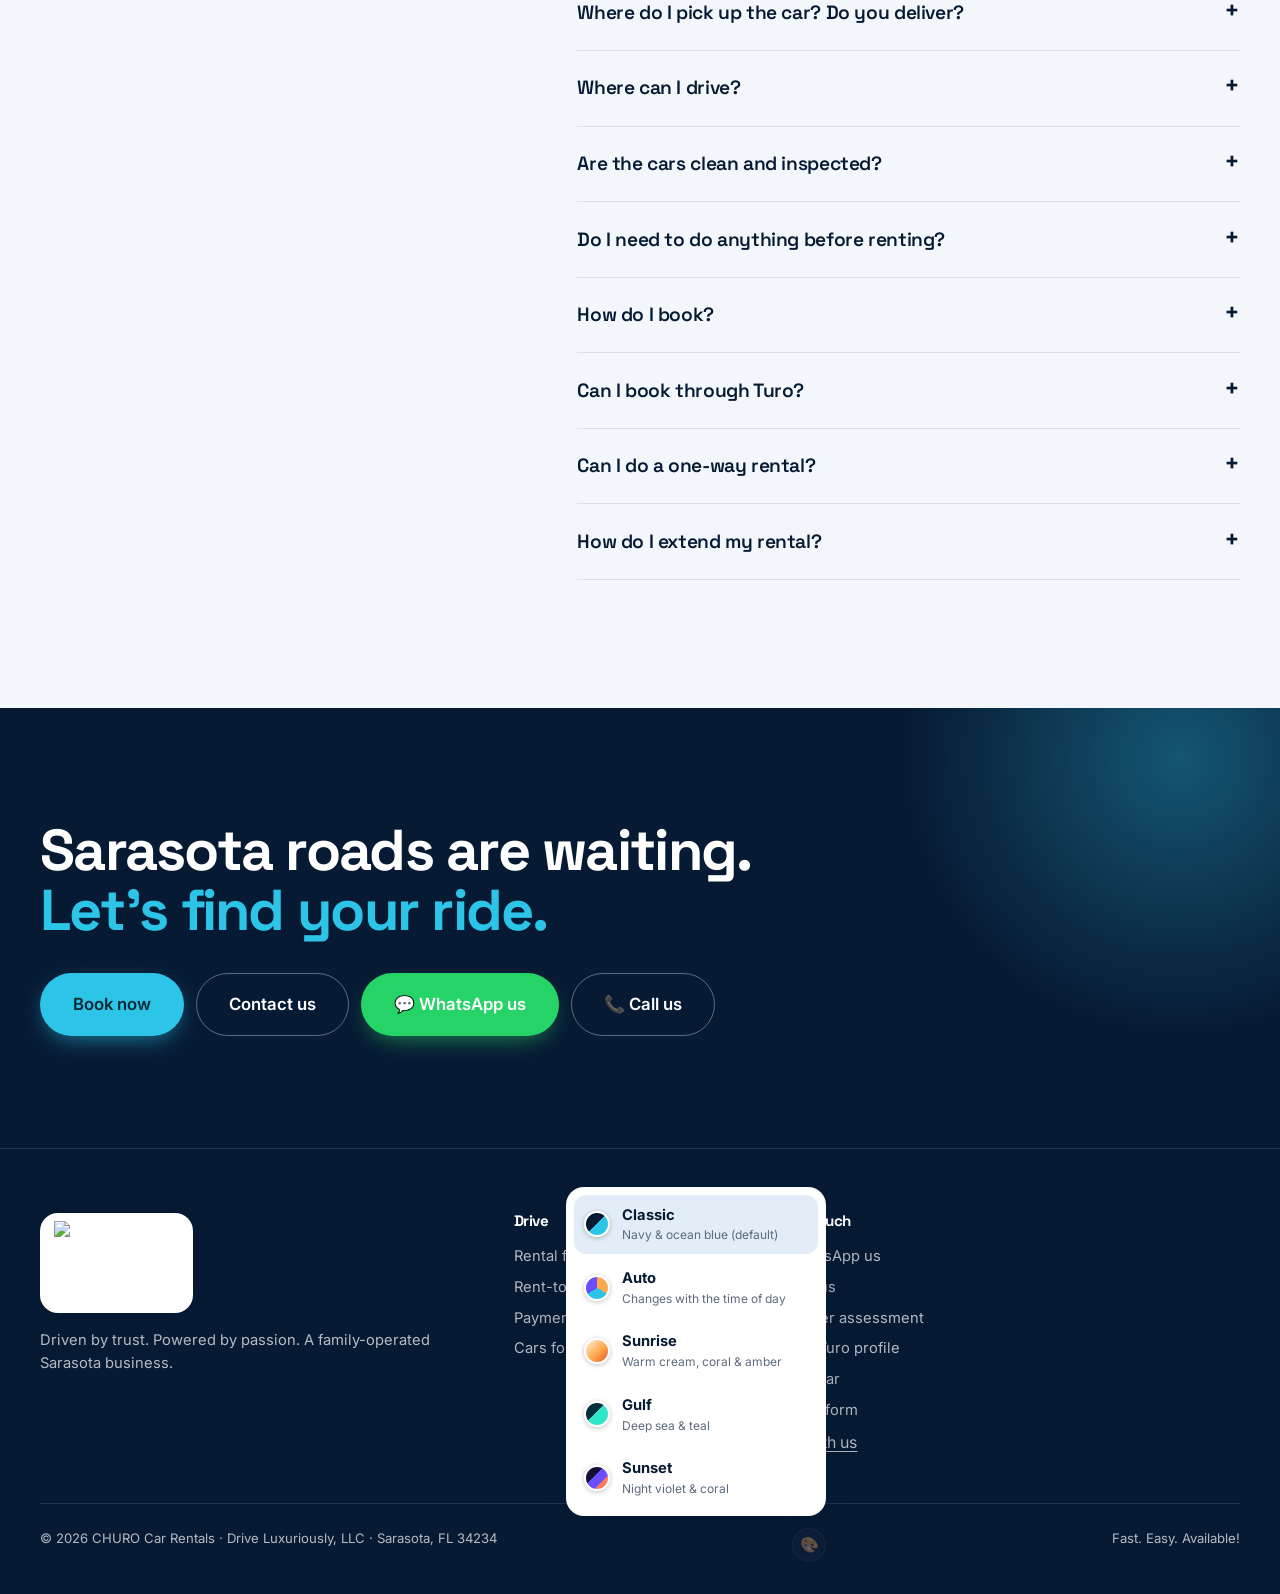
==== commit 8e1c77de: "Fleet cards: narrow cards stack the price under the name and put the buttons in a 2-column grid (no " ====
--- a/index.html
+++ b/index.html
@@ -55,8 +55,8 @@
   <link rel="preconnect" href="https://fonts.googleapis.com" />
   <link rel="preconnect" href="https://fonts.gstatic.com" crossorigin />
   <link href="https://fonts.googleapis.com/css2?family=Inter:wght@400;500;600&family=Space+Grotesk:wght@500;600;700&display=swap" rel="stylesheet" />
-  <link rel="stylesheet" href="css/styles.css?v=202611110216" />
-  <script src="js/theme.js?v=202611110216"></script>
+  <link rel="stylesheet" href="css/styles.css?v=202611110250" />
+  <script src="js/theme.js?v=202611110250"></script>
 </head>
 <body>
   <!-- ================= NAV ================= -->
@@ -395,11 +395,11 @@
     </form>
   </section>
 
-  <script src="js/track.js?v=202611110216"></script>
-  <script src="js/data.js?v=202611110216"></script>
-  <script src="js/live.js?v=202611110216"></script>
-  <script src="js/app.js?v=202611110216"></script>
-  <script src="js/chatbot.js?v=202611110216"></script>
-  <script src="js/contact.js?v=202611110216"></script>
+  <script src="js/track.js?v=202611110250"></script>
+  <script src="js/data.js?v=202611110250"></script>
+  <script src="js/live.js?v=202611110250"></script>
+  <script src="js/app.js?v=202611110250"></script>
+  <script src="js/chatbot.js?v=202611110250"></script>
+  <script src="js/contact.js?v=202611110250"></script>
 </body>
 </html>
--- a/css/styles.css
+++ b/css/styles.css
@@ -660,6 +660,16 @@
 .fleet, .sale { display: flex; flex-wrap: wrap; }
 .fleet > .car { flex: 1 1 320px; }
 .sale > .sale-card { flex: 1 1 280px; }
-.fleet .car__media { aspect-ratio: auto; height: clamp(230px, 24vw, 290px); }
-.sale .sale-card img { aspect-ratio: auto; height: clamp(170px, 16vw, 200px); }
+/* Cards rearrange themselves when their row makes them narrow (container queries) */
+.fleet > .car, .sale > .sale-card { container-type: inline-size; }
+@container (max-width: 360px) {
+  .car__top { flex-direction: column; align-items: flex-start; gap: 0.35rem; }
+  .car__price { text-align: left; display: flex; align-items: baseline; flex-wrap: wrap; column-gap: 0.5rem; }
+  .car__price .daily { display: inline; }
+  .car__actions { display: grid; grid-template-columns: 1fr 1fr; }
+  .car__actions > :nth-child(3):last-child, .car__actions > :only-child { grid-column: 1 / -1; }
+  .car__actions .btn { white-space: nowrap; padding-inline: 0.6rem; }
+  .sale-card__actions { flex-wrap: wrap; }
+  .sale-card__actions .btn { flex: 1 1 100%; }
+}
 .fleet > .empty { flex: 1 1 100%; }
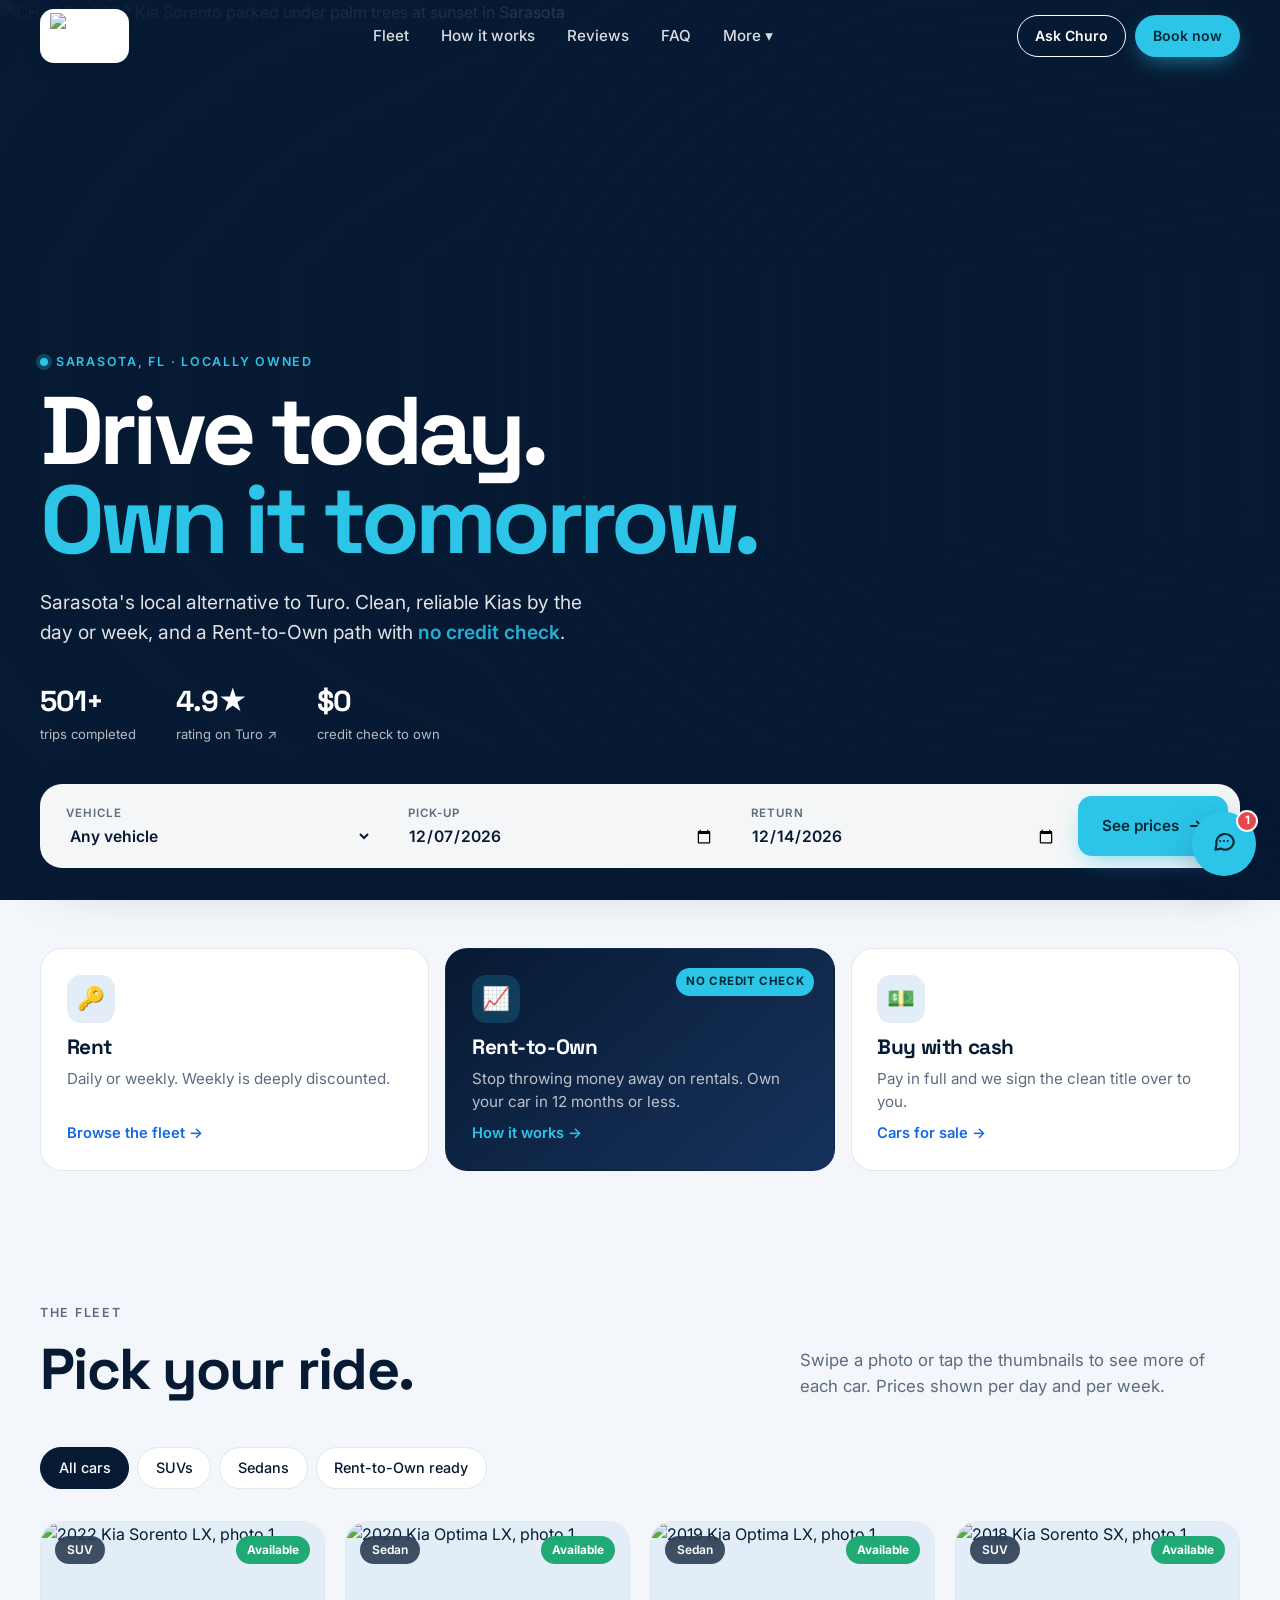
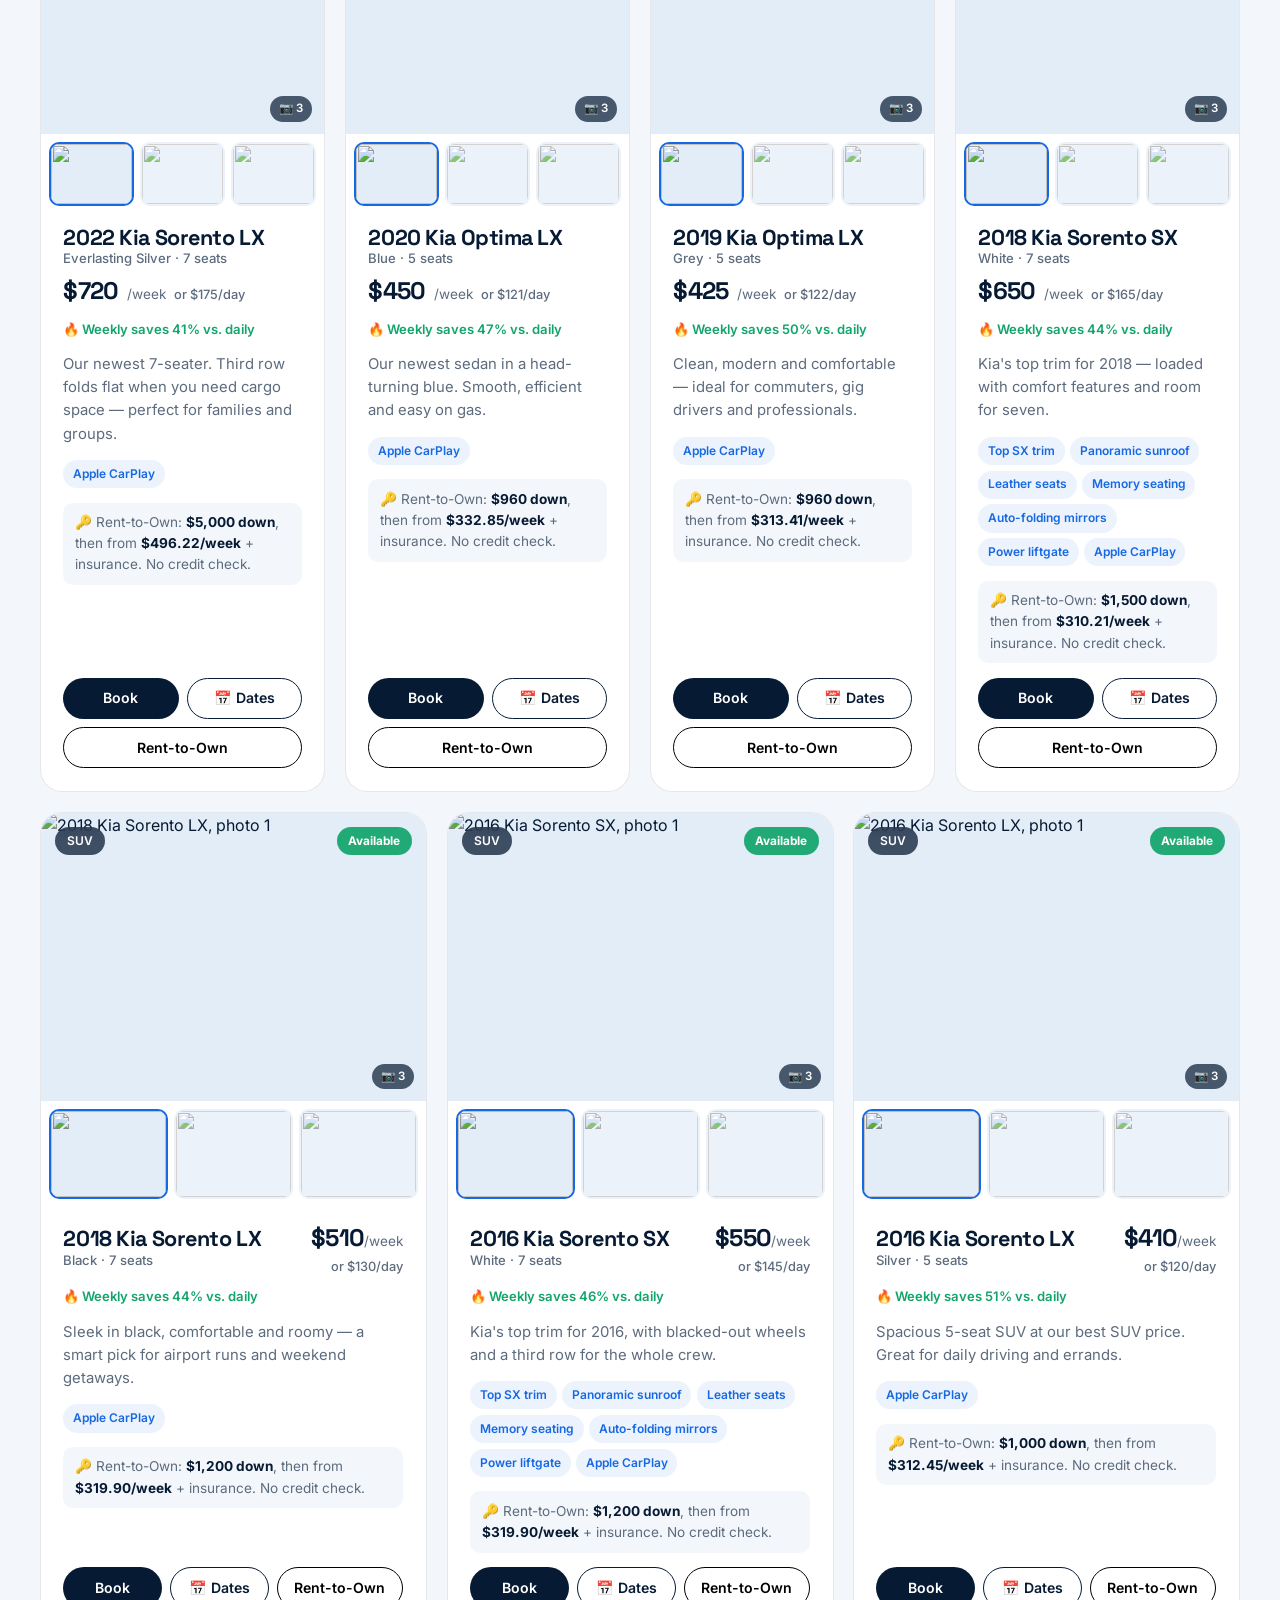
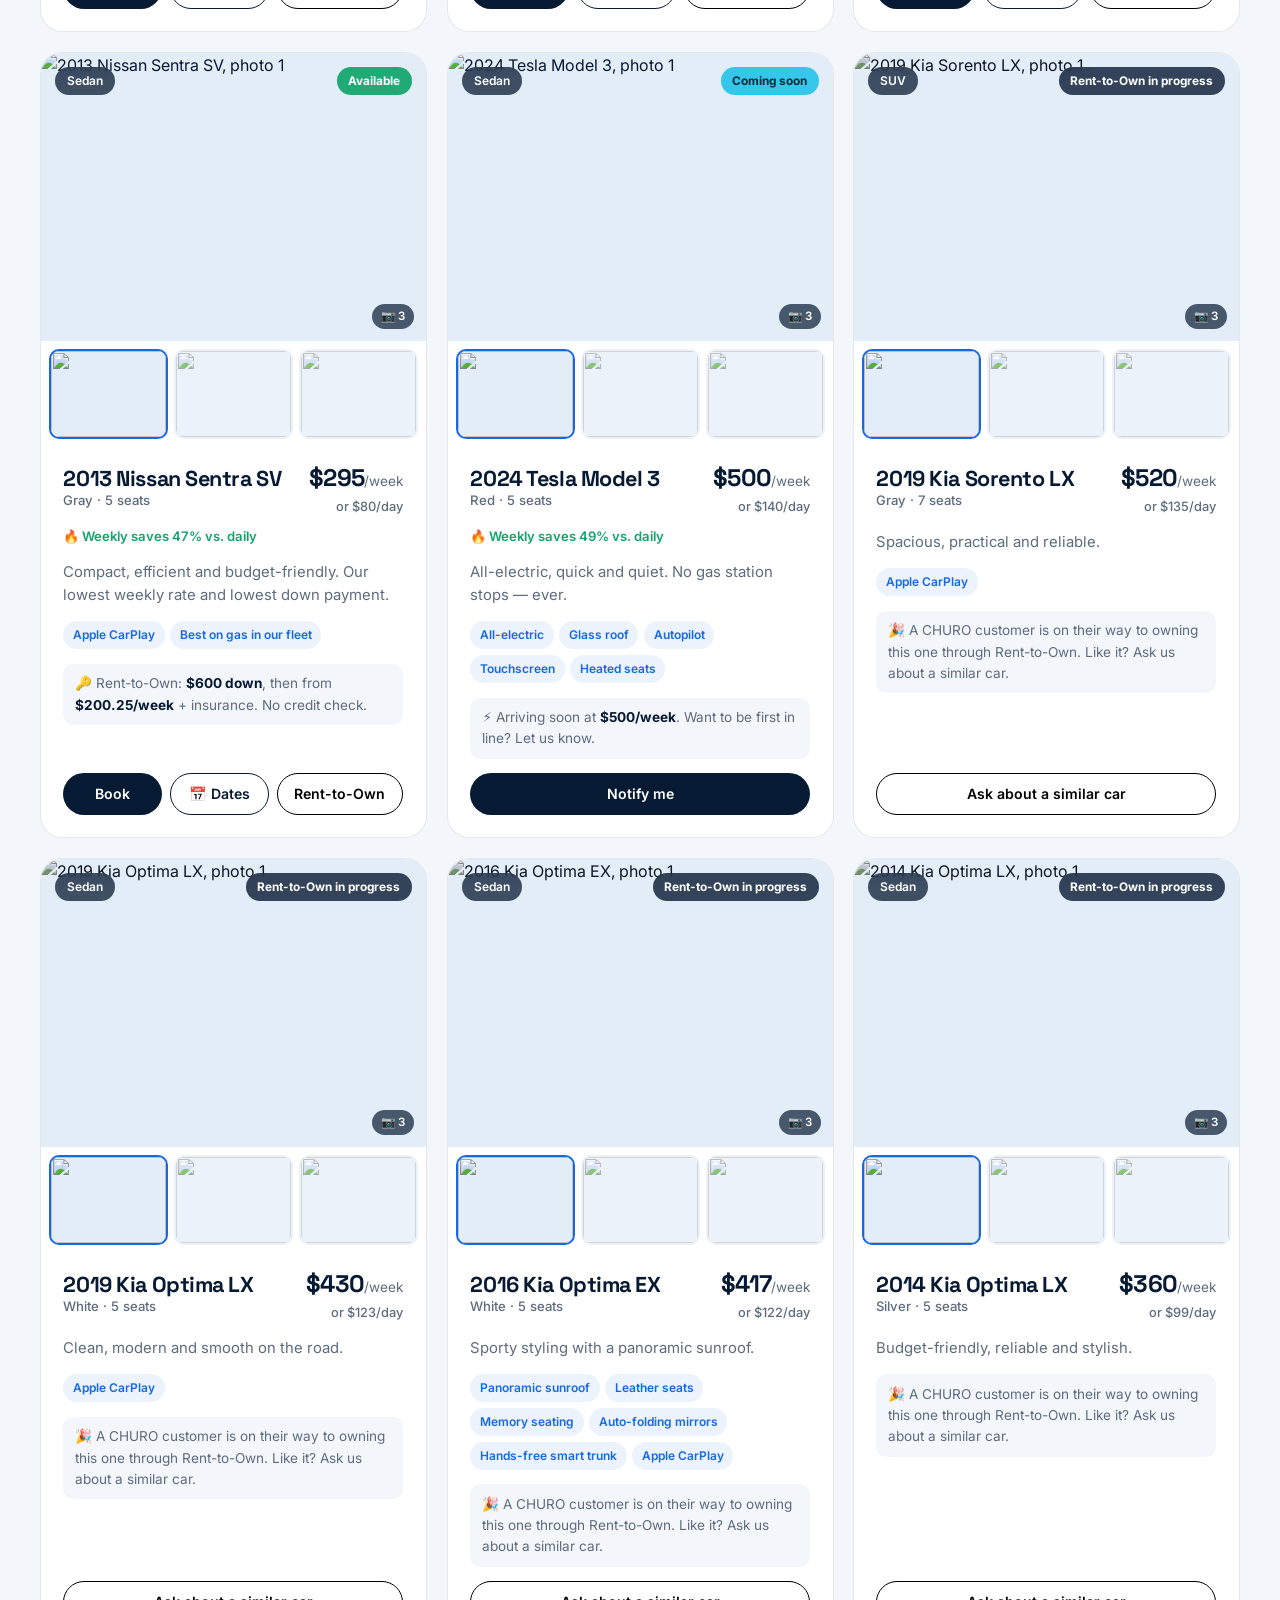
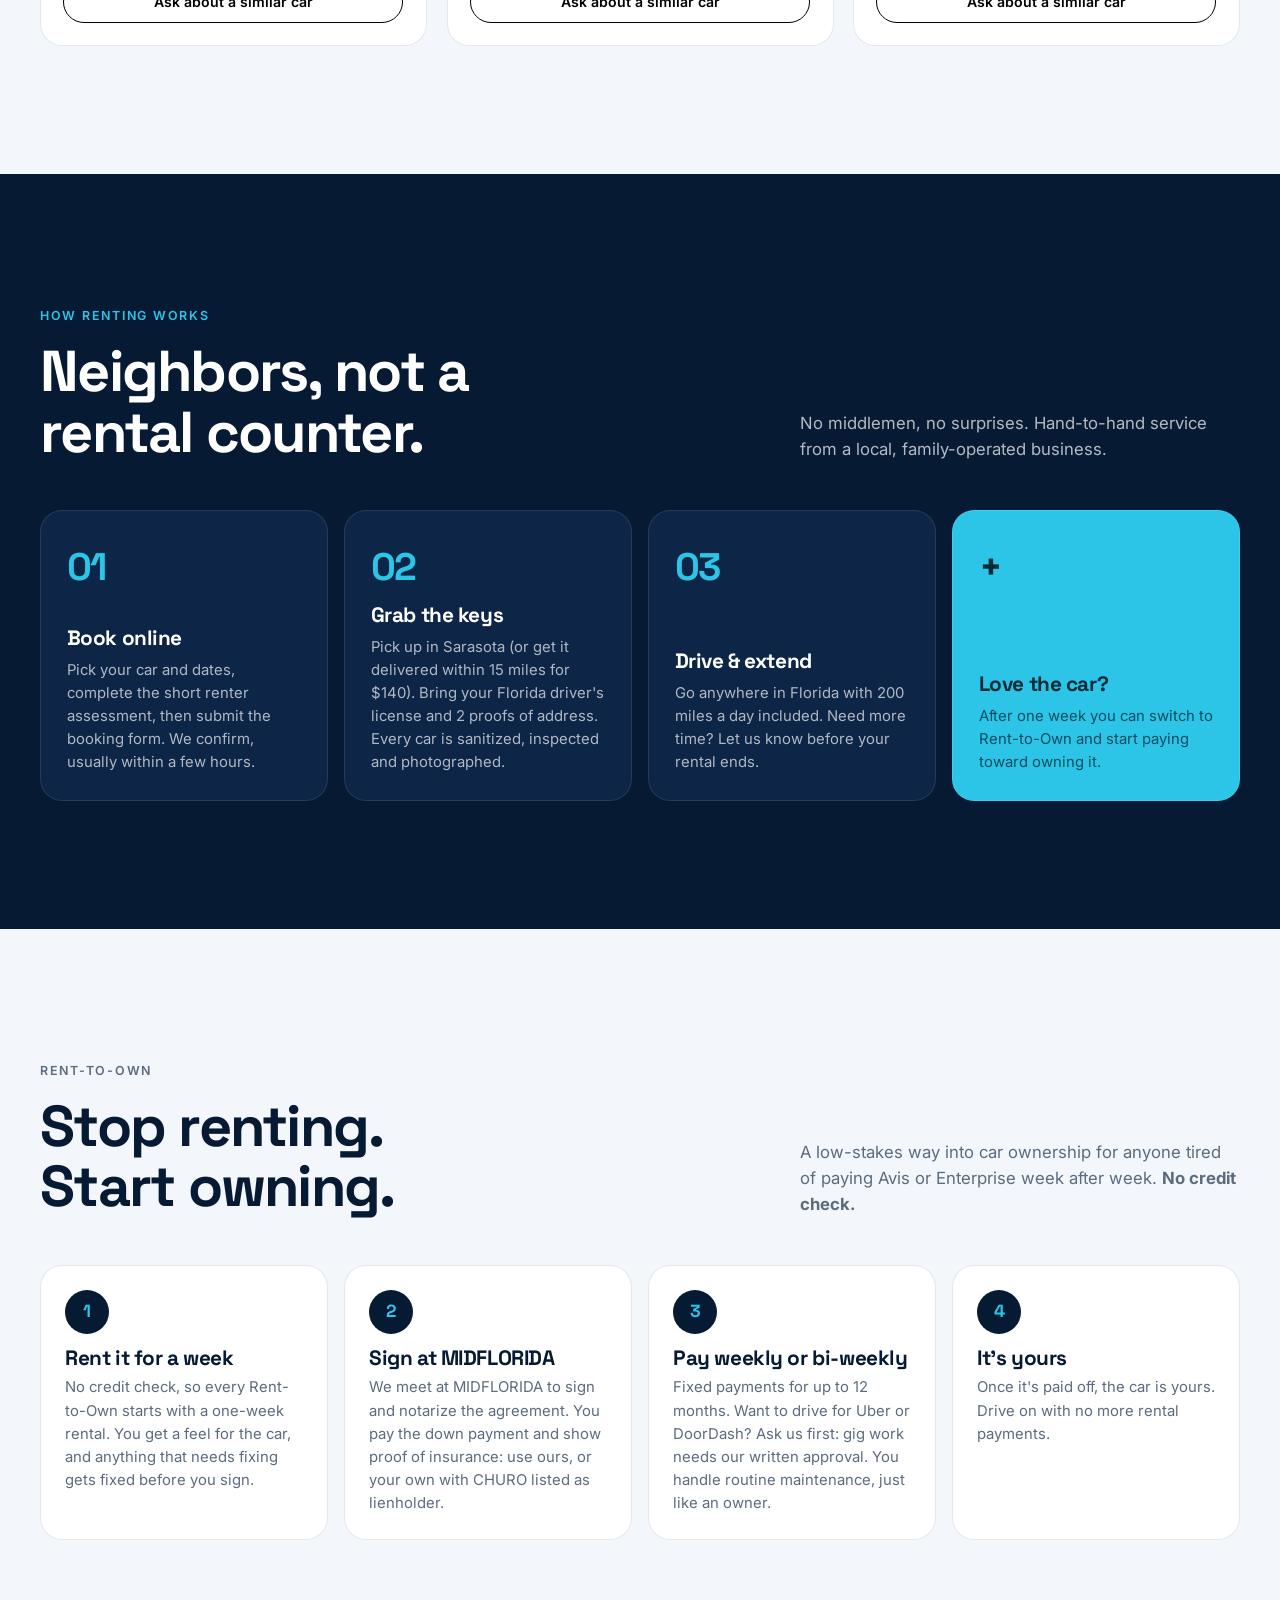
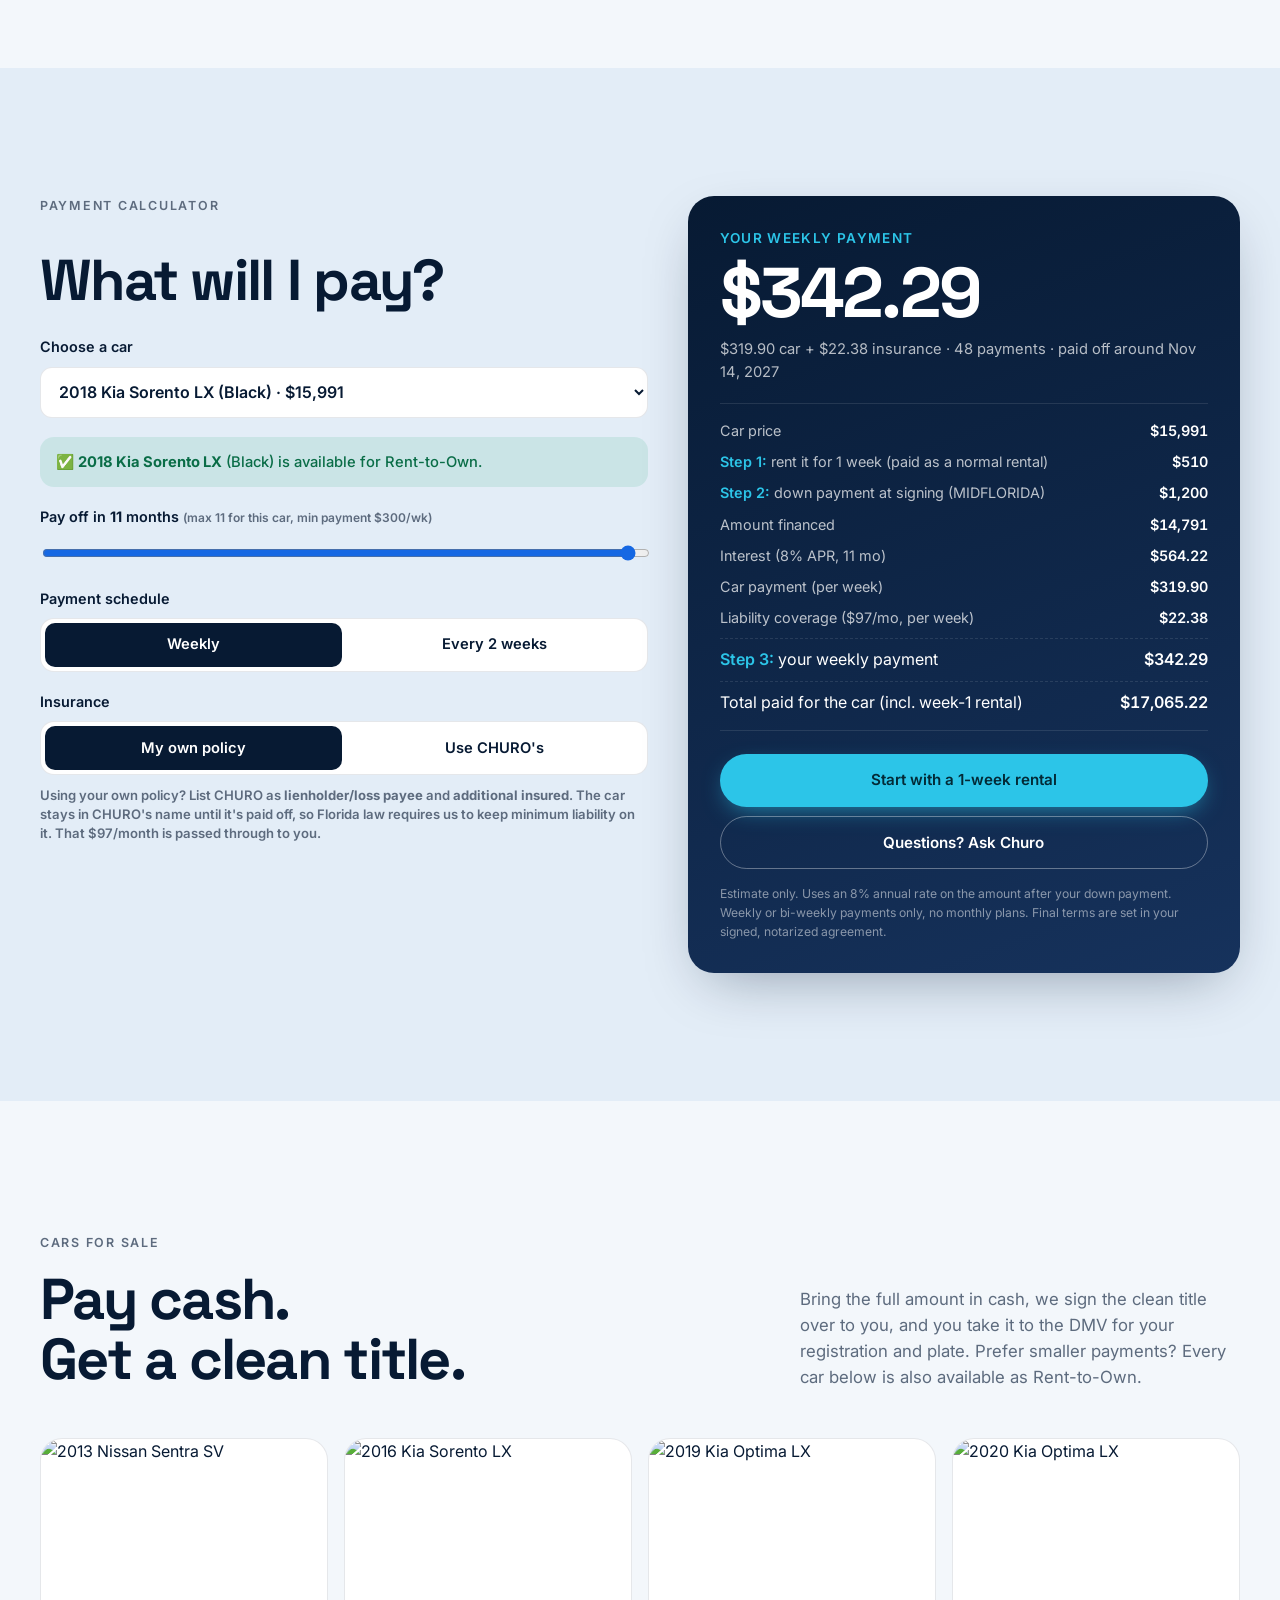
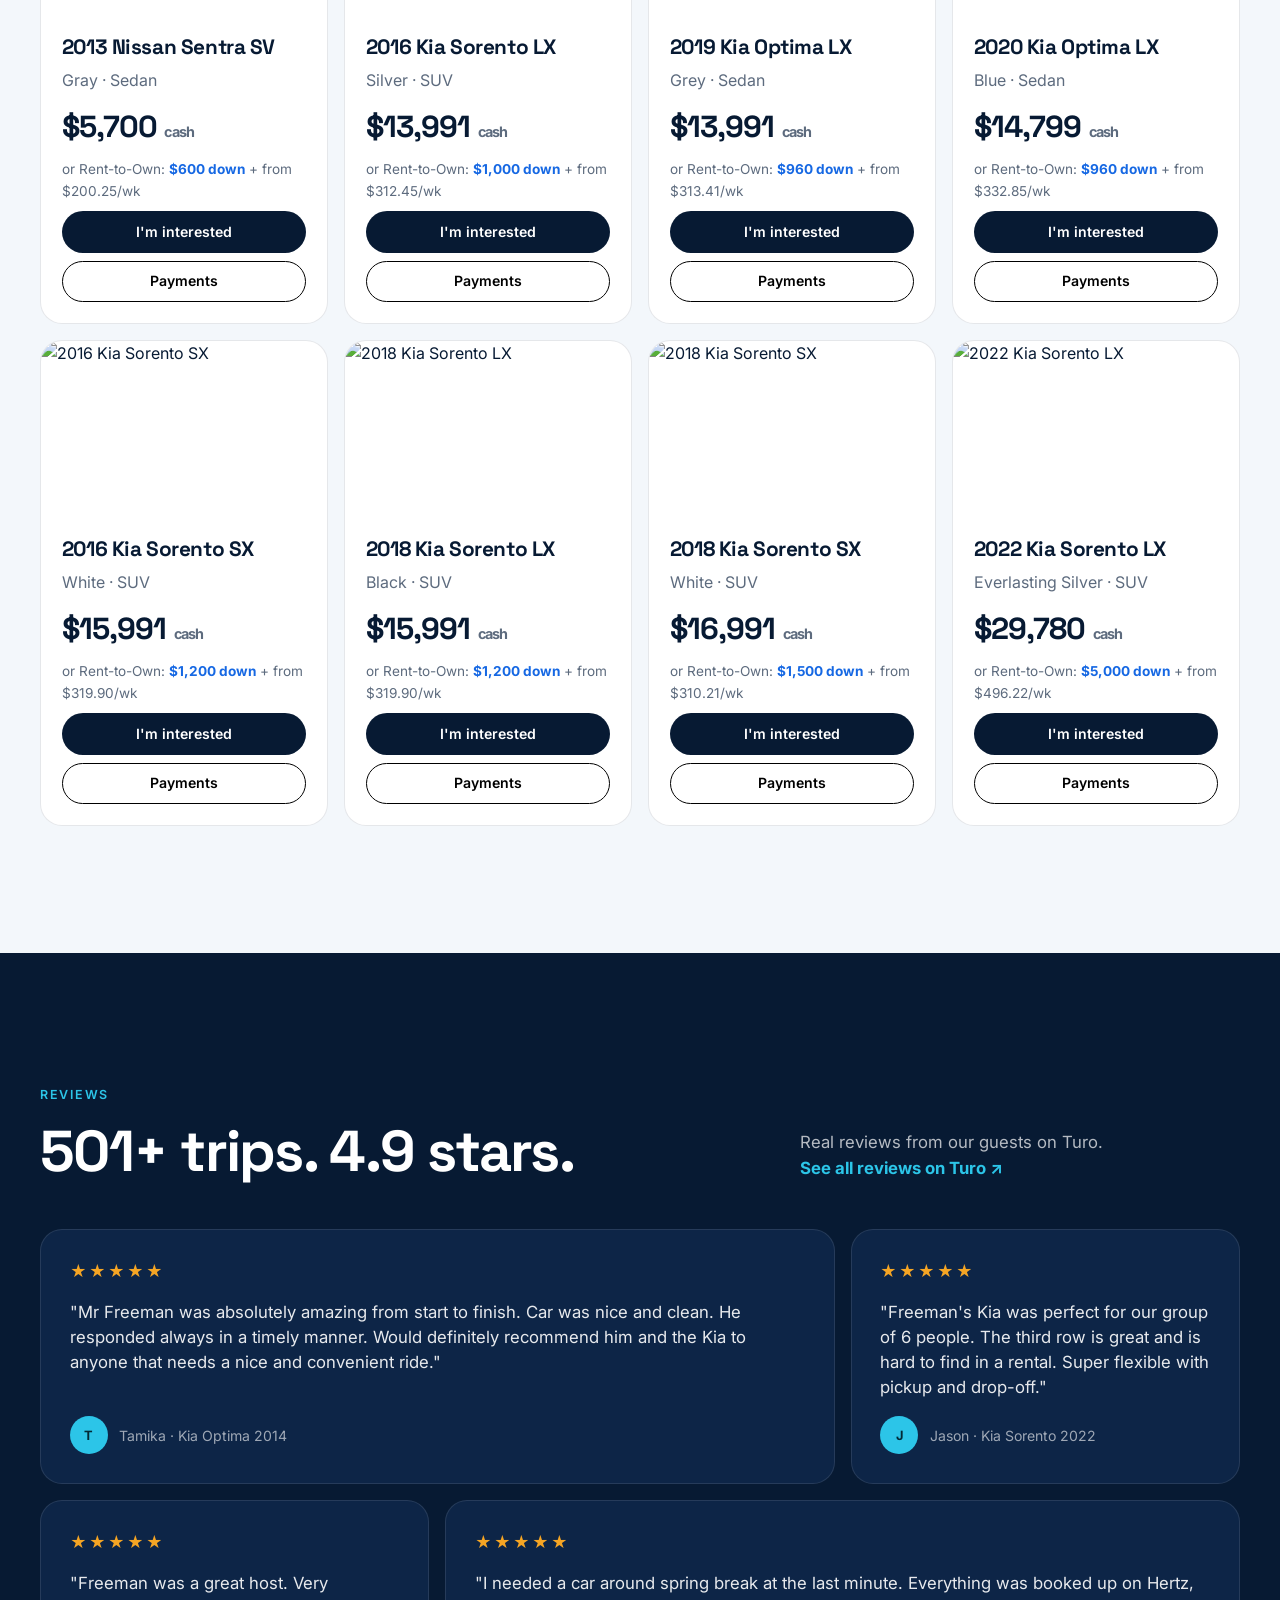
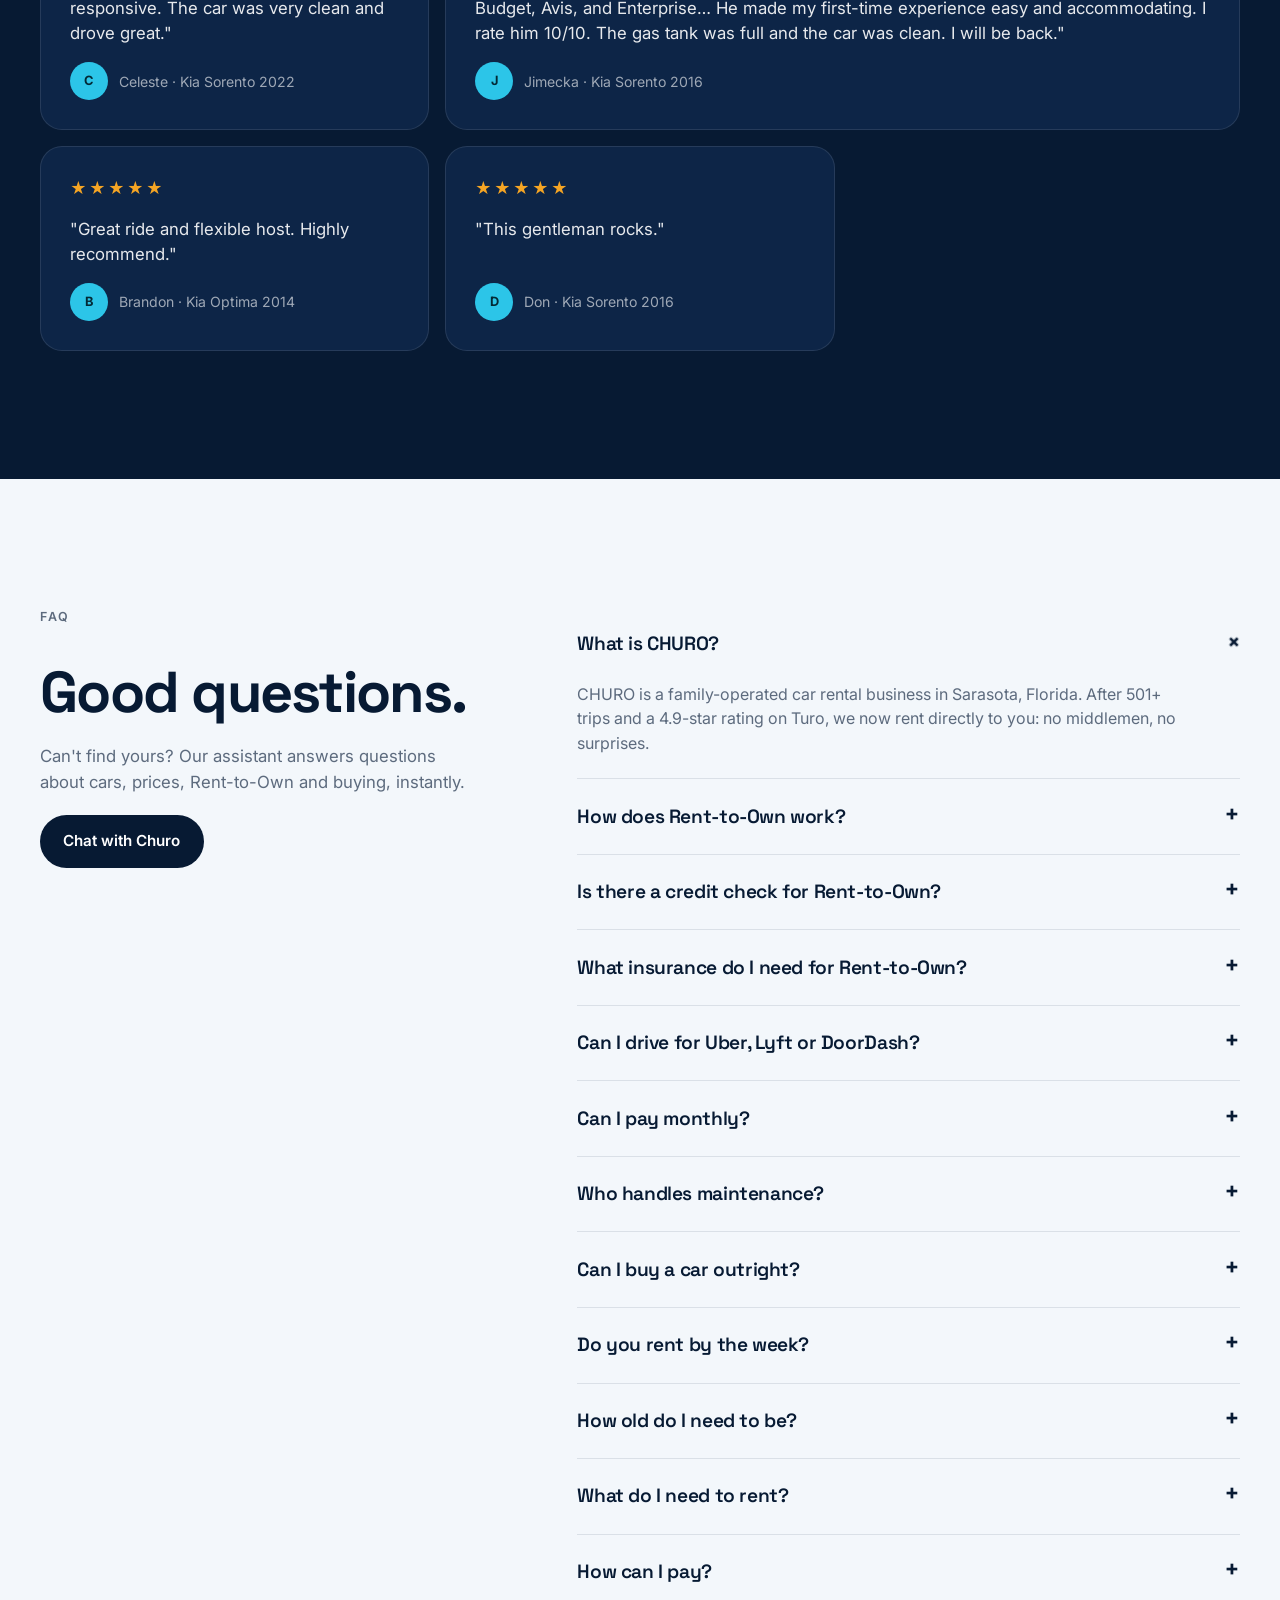
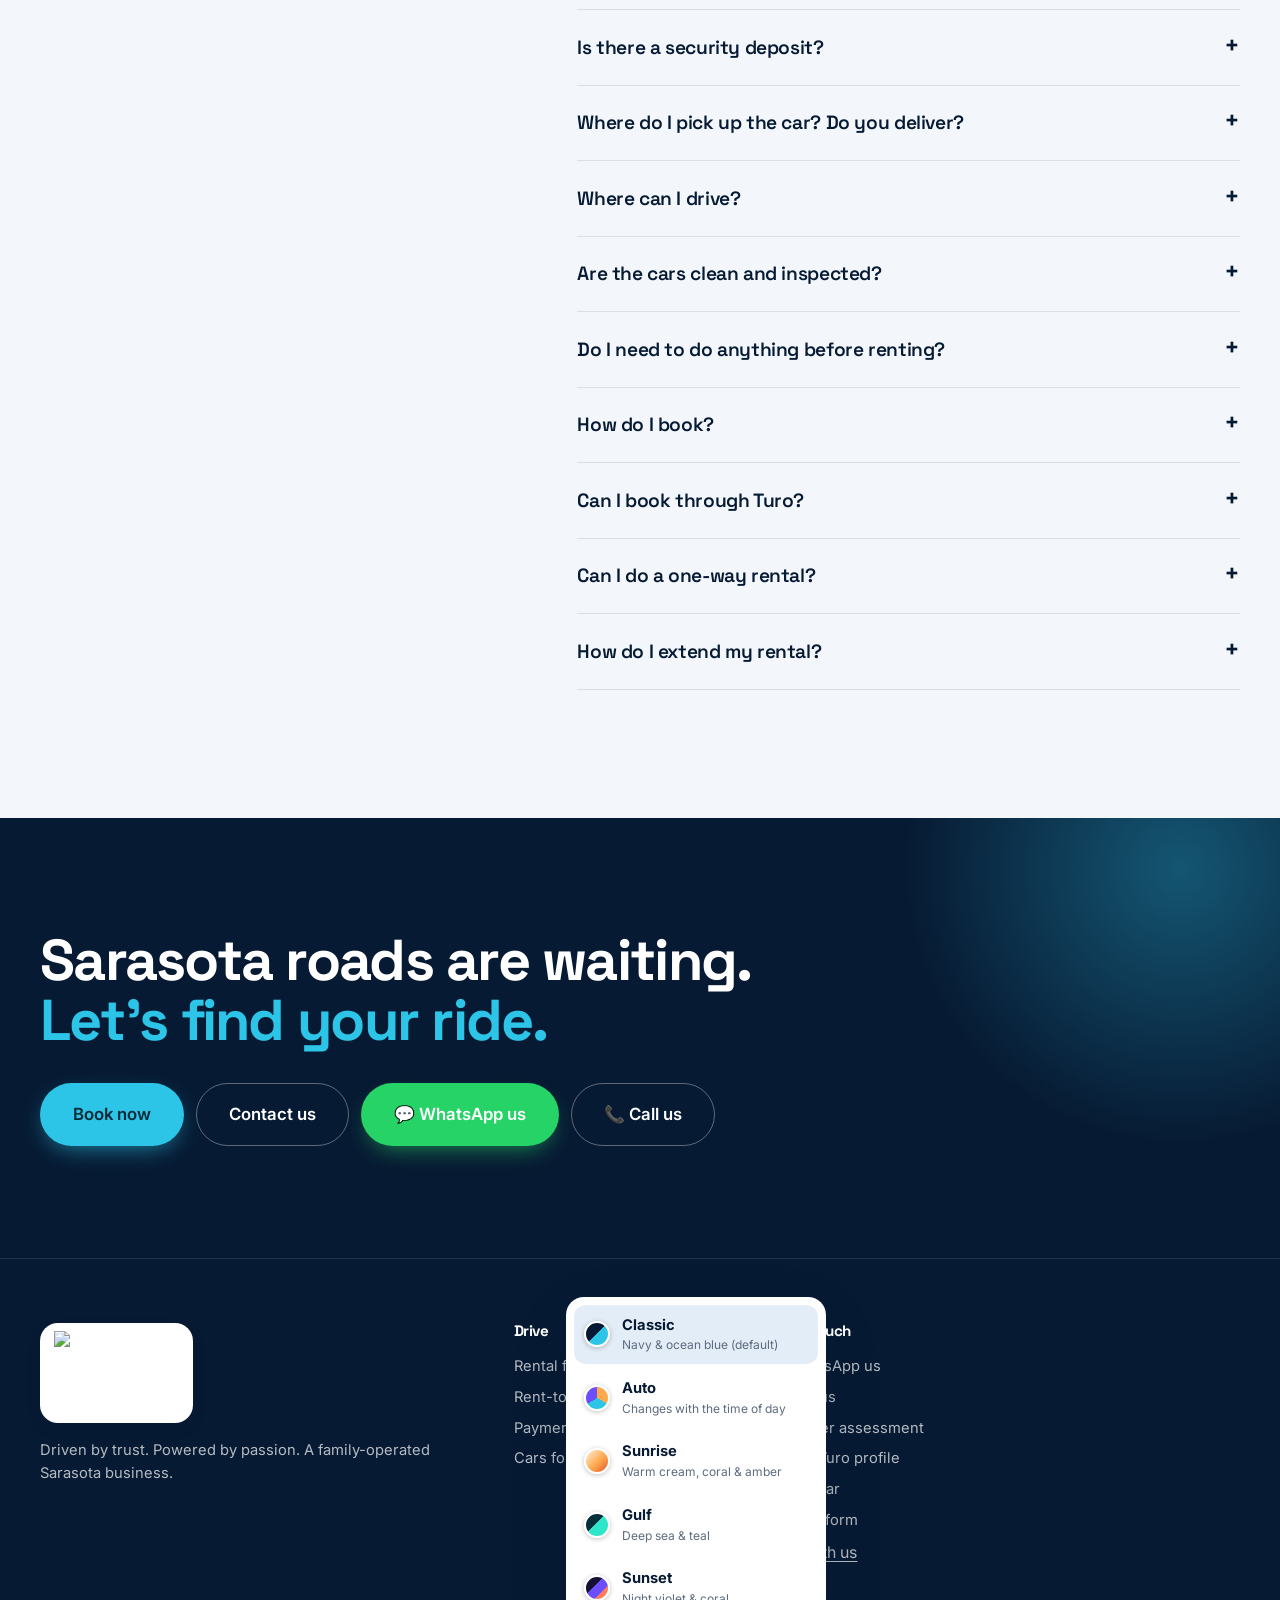
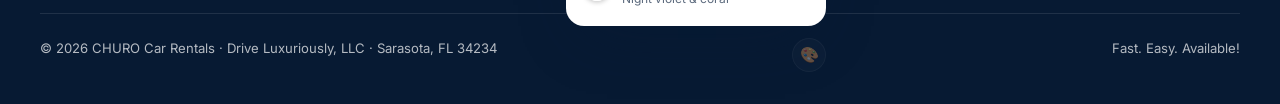
==== commit f708e058: "Apple CarPlay on every Kia and Nissan except the 2014 Optima LX; Optima EX features (panoramic sunro" ====
--- a/index.html
+++ b/index.html
@@ -55,8 +55,8 @@
   <link rel="preconnect" href="https://fonts.googleapis.com" />
   <link rel="preconnect" href="https://fonts.gstatic.com" crossorigin />
   <link href="https://fonts.googleapis.com/css2?family=Inter:wght@400;500;600&family=Space+Grotesk:wght@500;600;700&display=swap" rel="stylesheet" />
-  <link rel="stylesheet" href="css/styles.css?v=202611110250" />
-  <script src="js/theme.js?v=202611110250"></script>
+  <link rel="stylesheet" href="css/styles.css?v=202611110252" />
+  <script src="js/theme.js?v=202611110252"></script>
 </head>
 <body>
   <!-- ================= NAV ================= -->
@@ -395,11 +395,11 @@
     </form>
   </section>
 
-  <script src="js/track.js?v=202611110250"></script>
-  <script src="js/data.js?v=202611110250"></script>
-  <script src="js/live.js?v=202611110250"></script>
-  <script src="js/app.js?v=202611110250"></script>
-  <script src="js/chatbot.js?v=202611110250"></script>
-  <script src="js/contact.js?v=202611110250"></script>
+  <script src="js/track.js?v=202611110252"></script>
+  <script src="js/data.js?v=202611110252"></script>
+  <script src="js/live.js?v=202611110252"></script>
+  <script src="js/app.js?v=202611110252"></script>
+  <script src="js/chatbot.js?v=202611110252"></script>
+  <script src="js/contact.js?v=202611110252"></script>
 </body>
 </html>
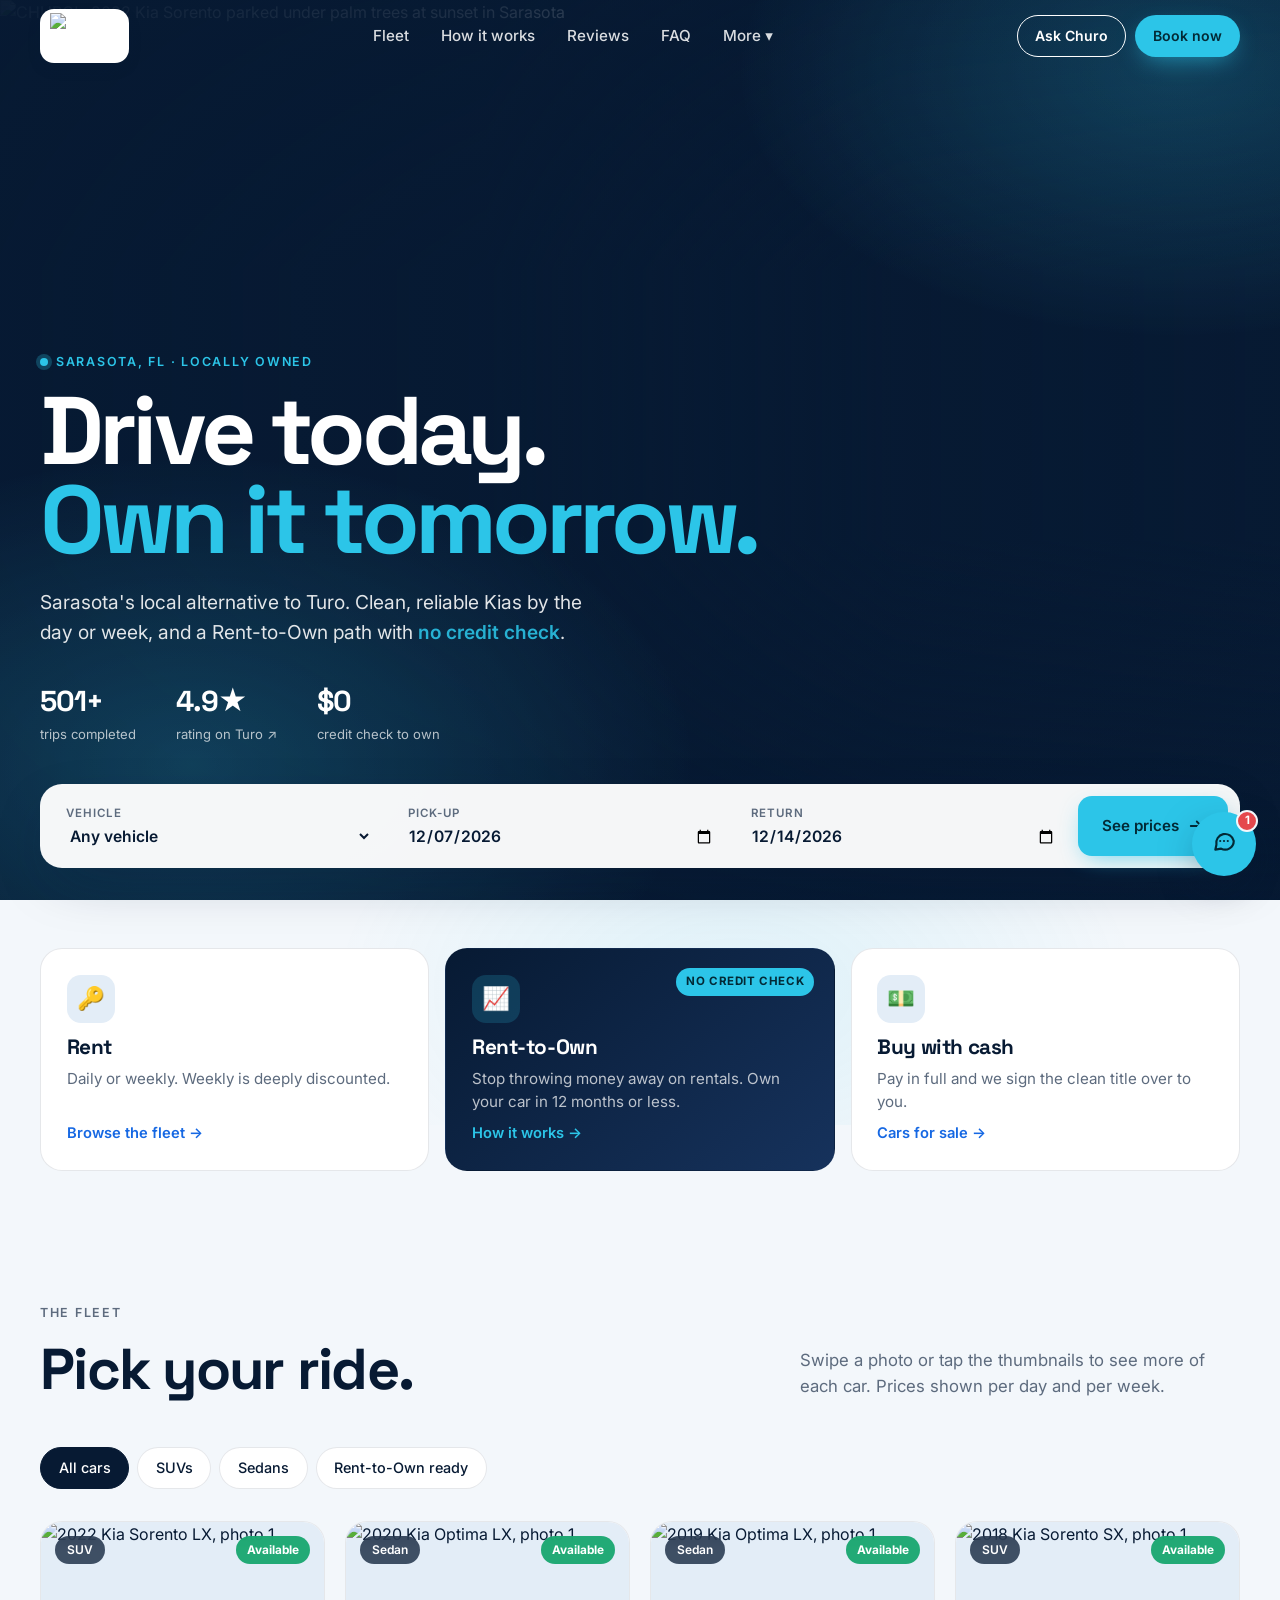
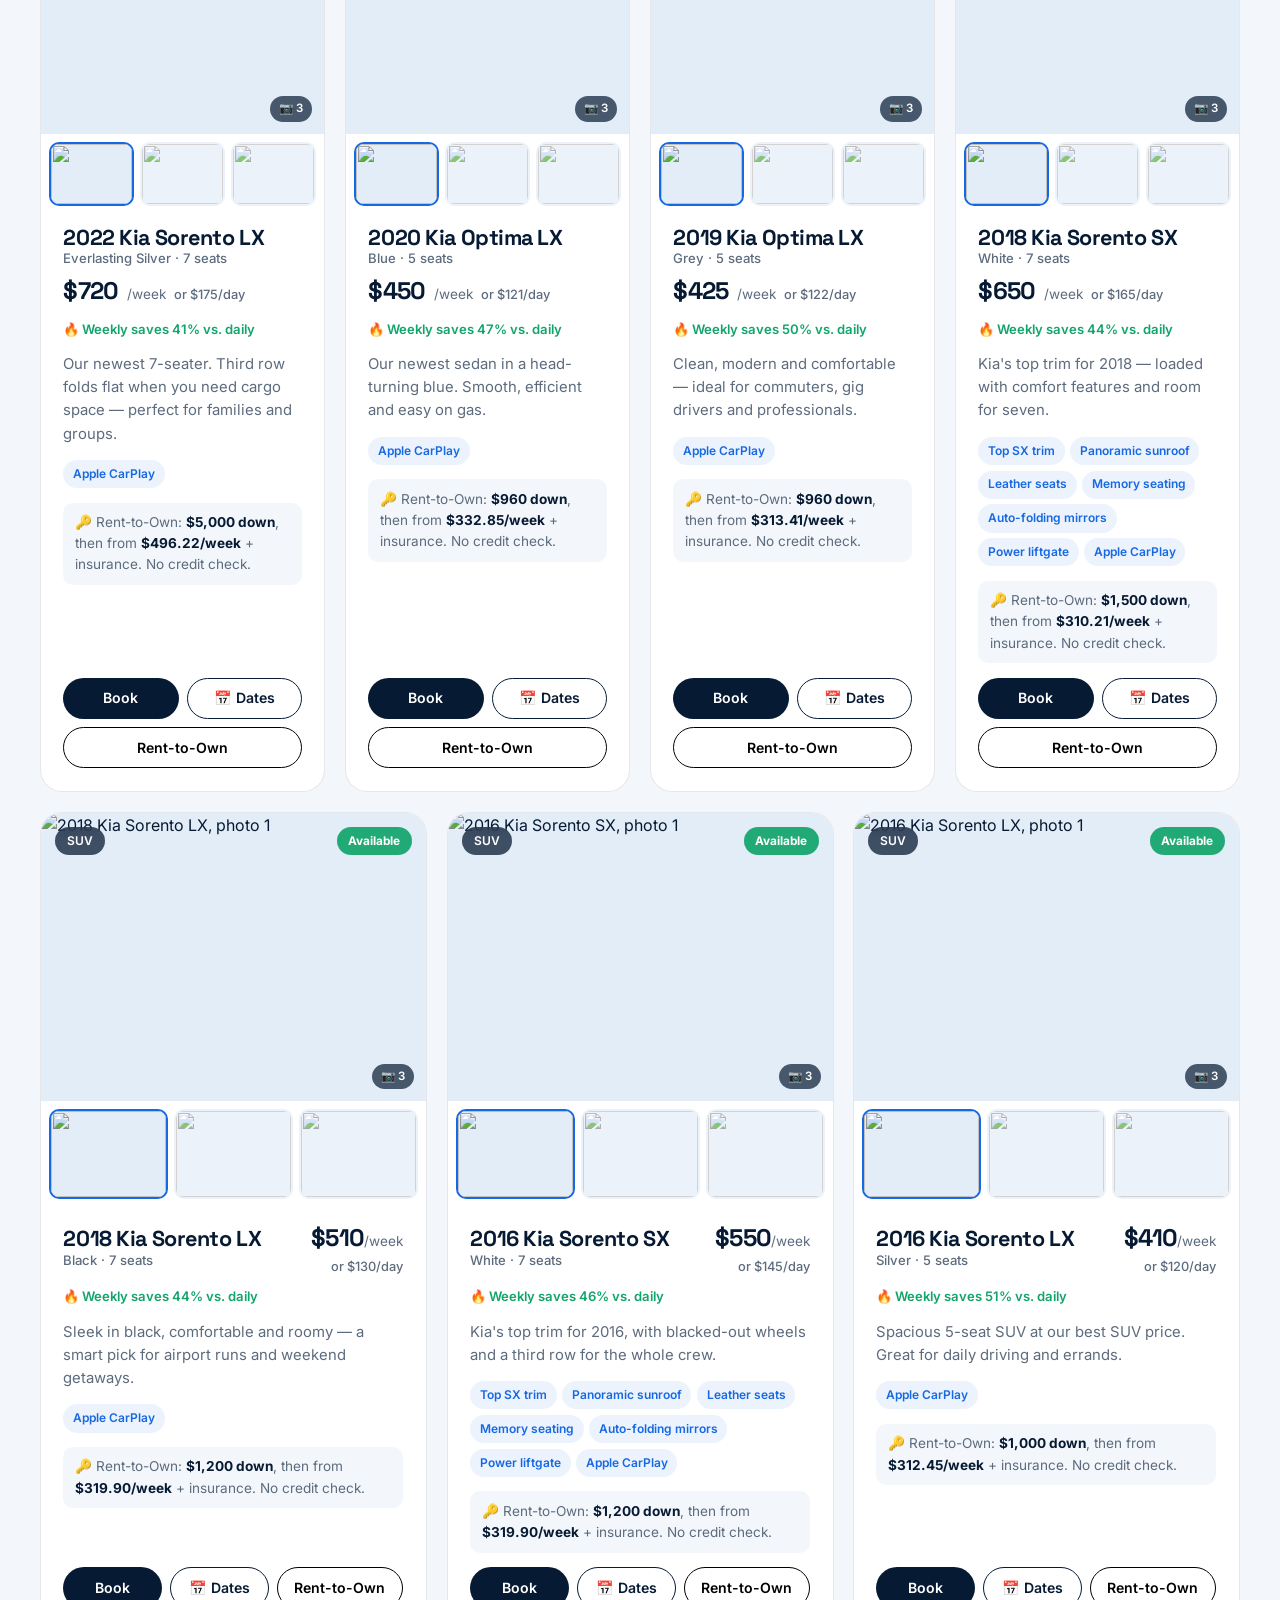
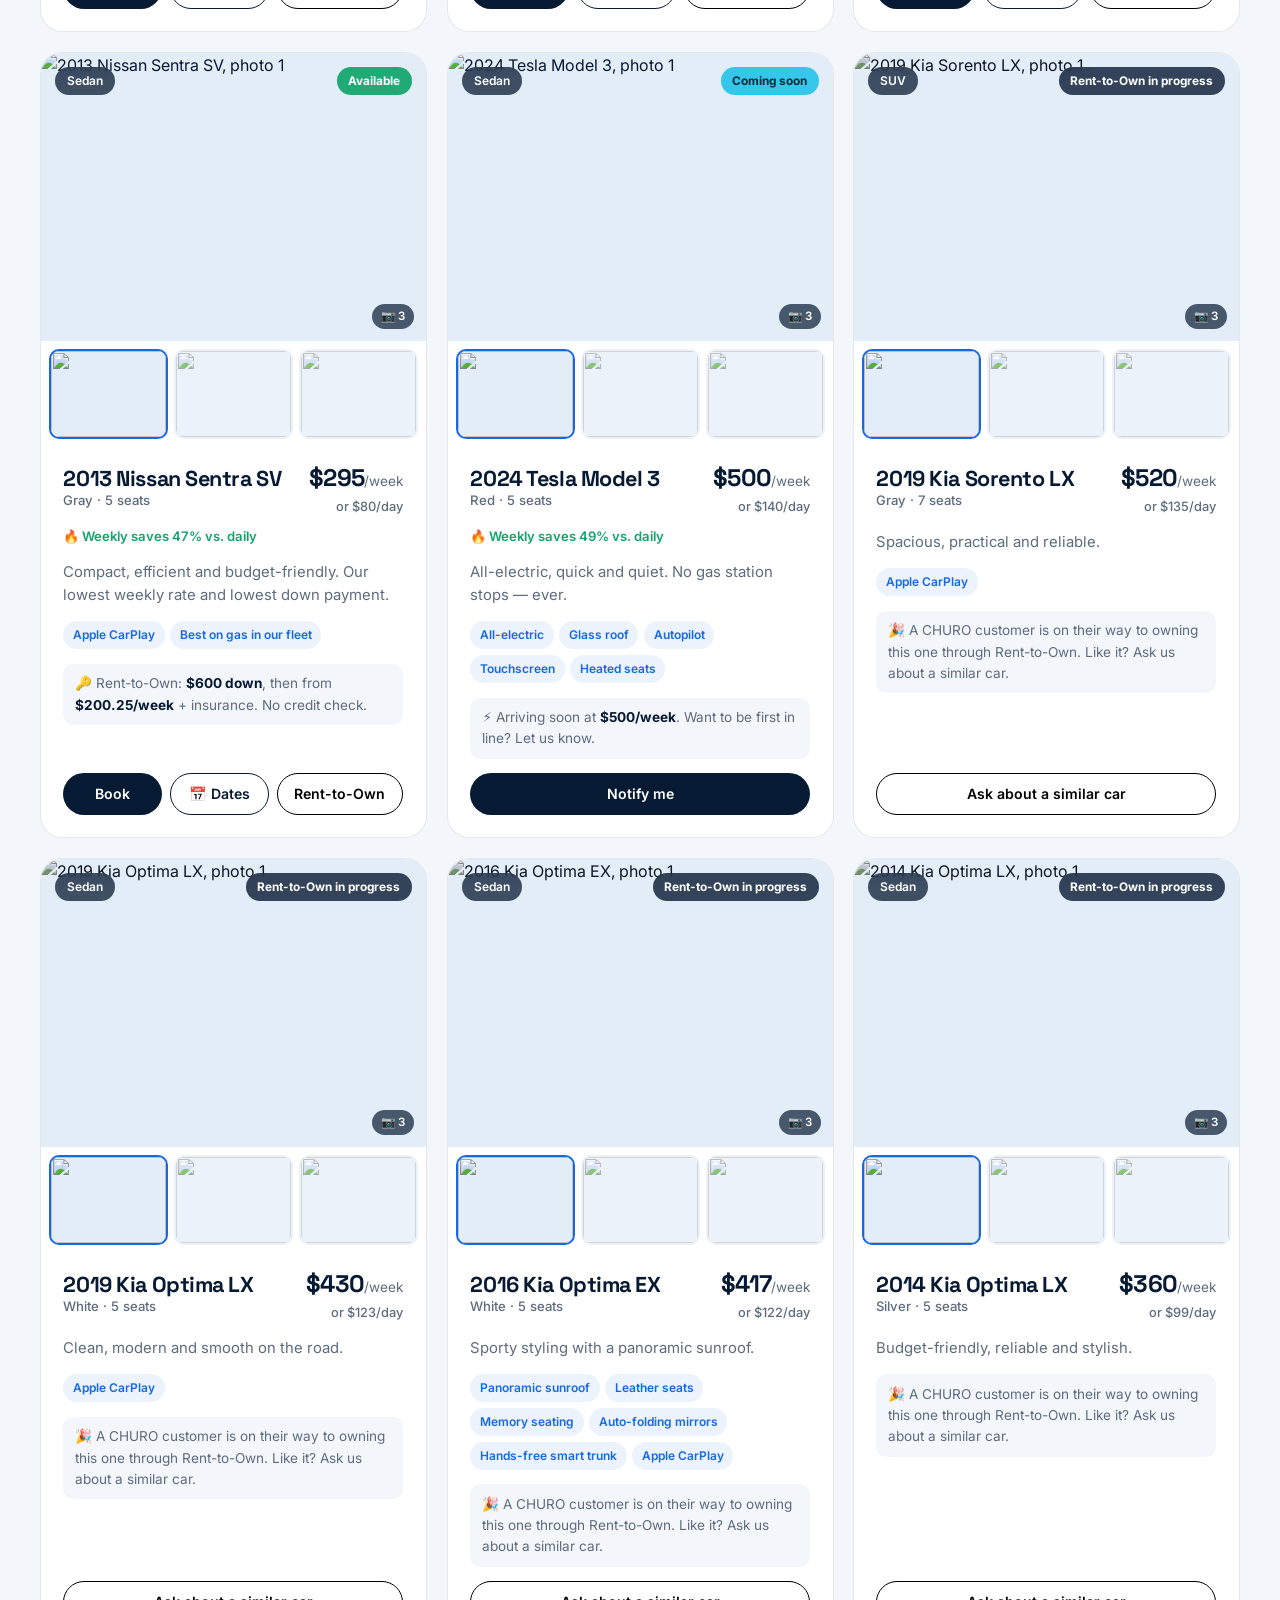
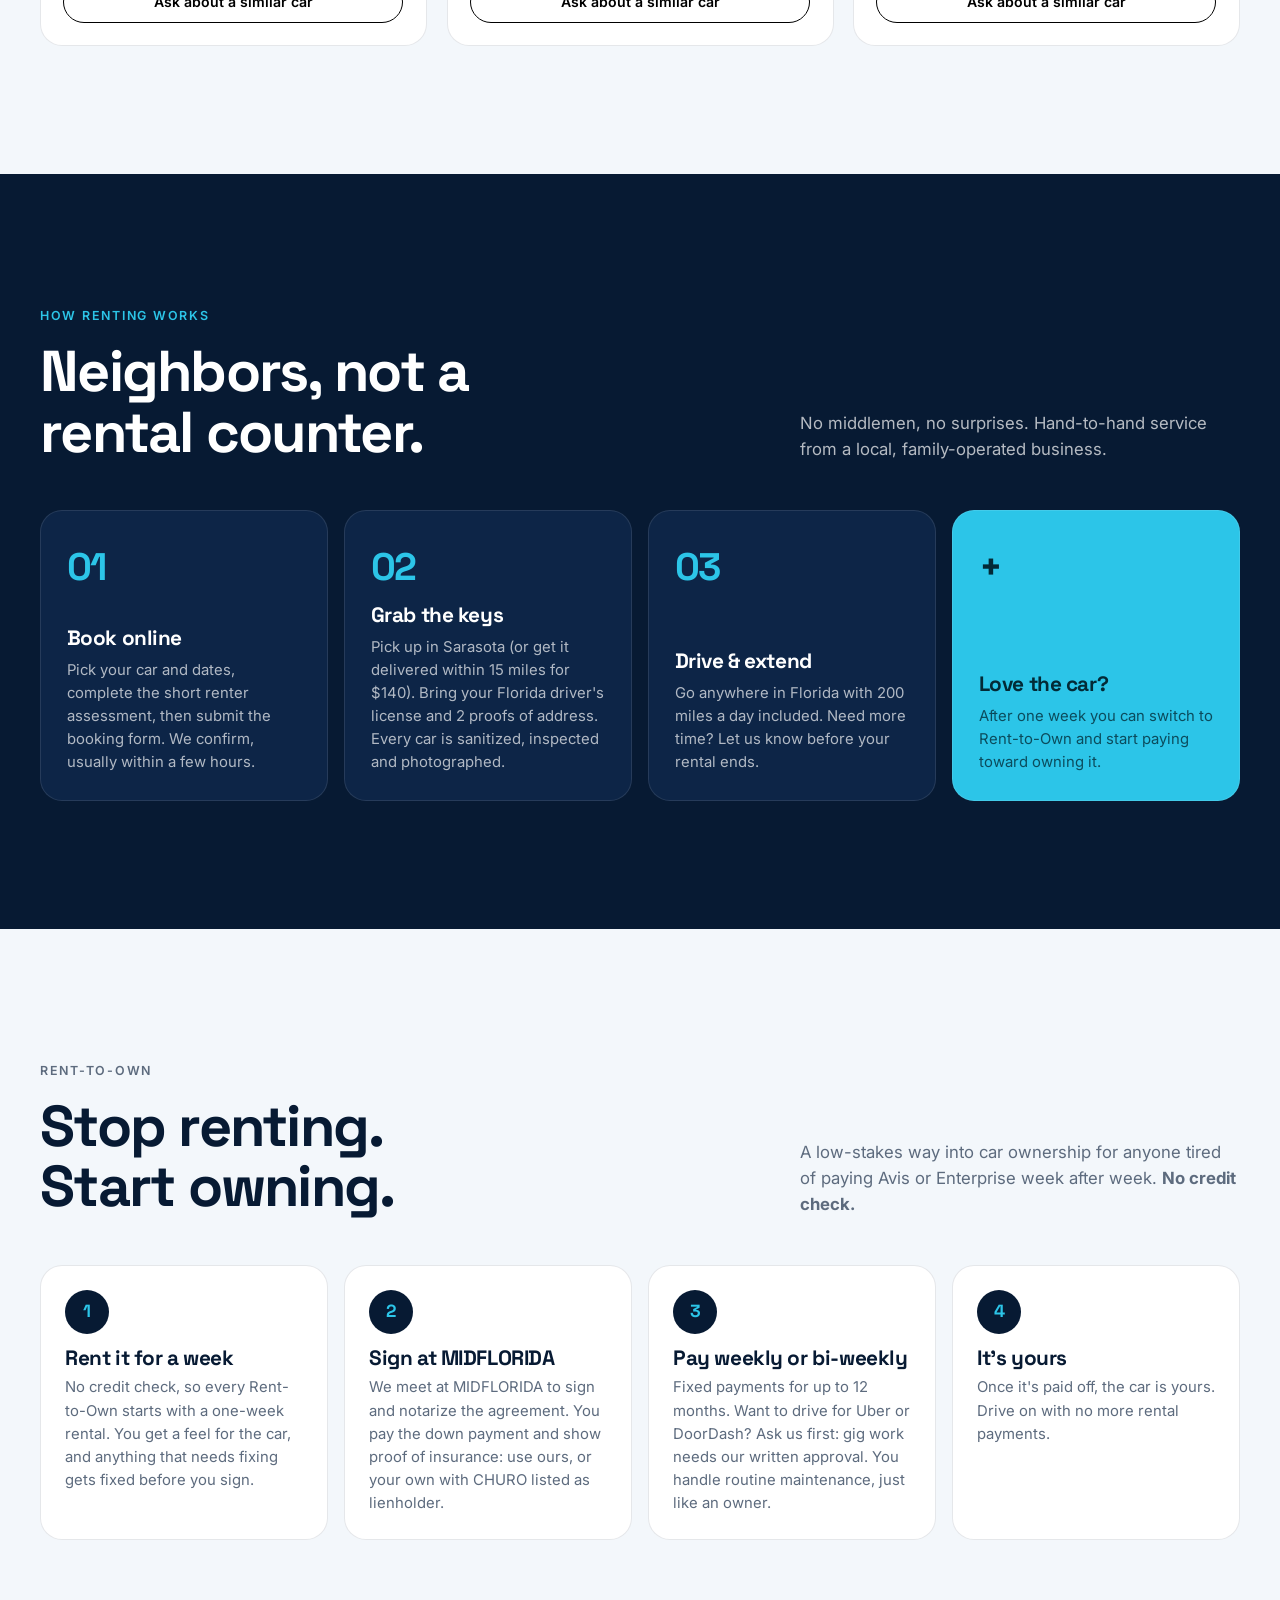
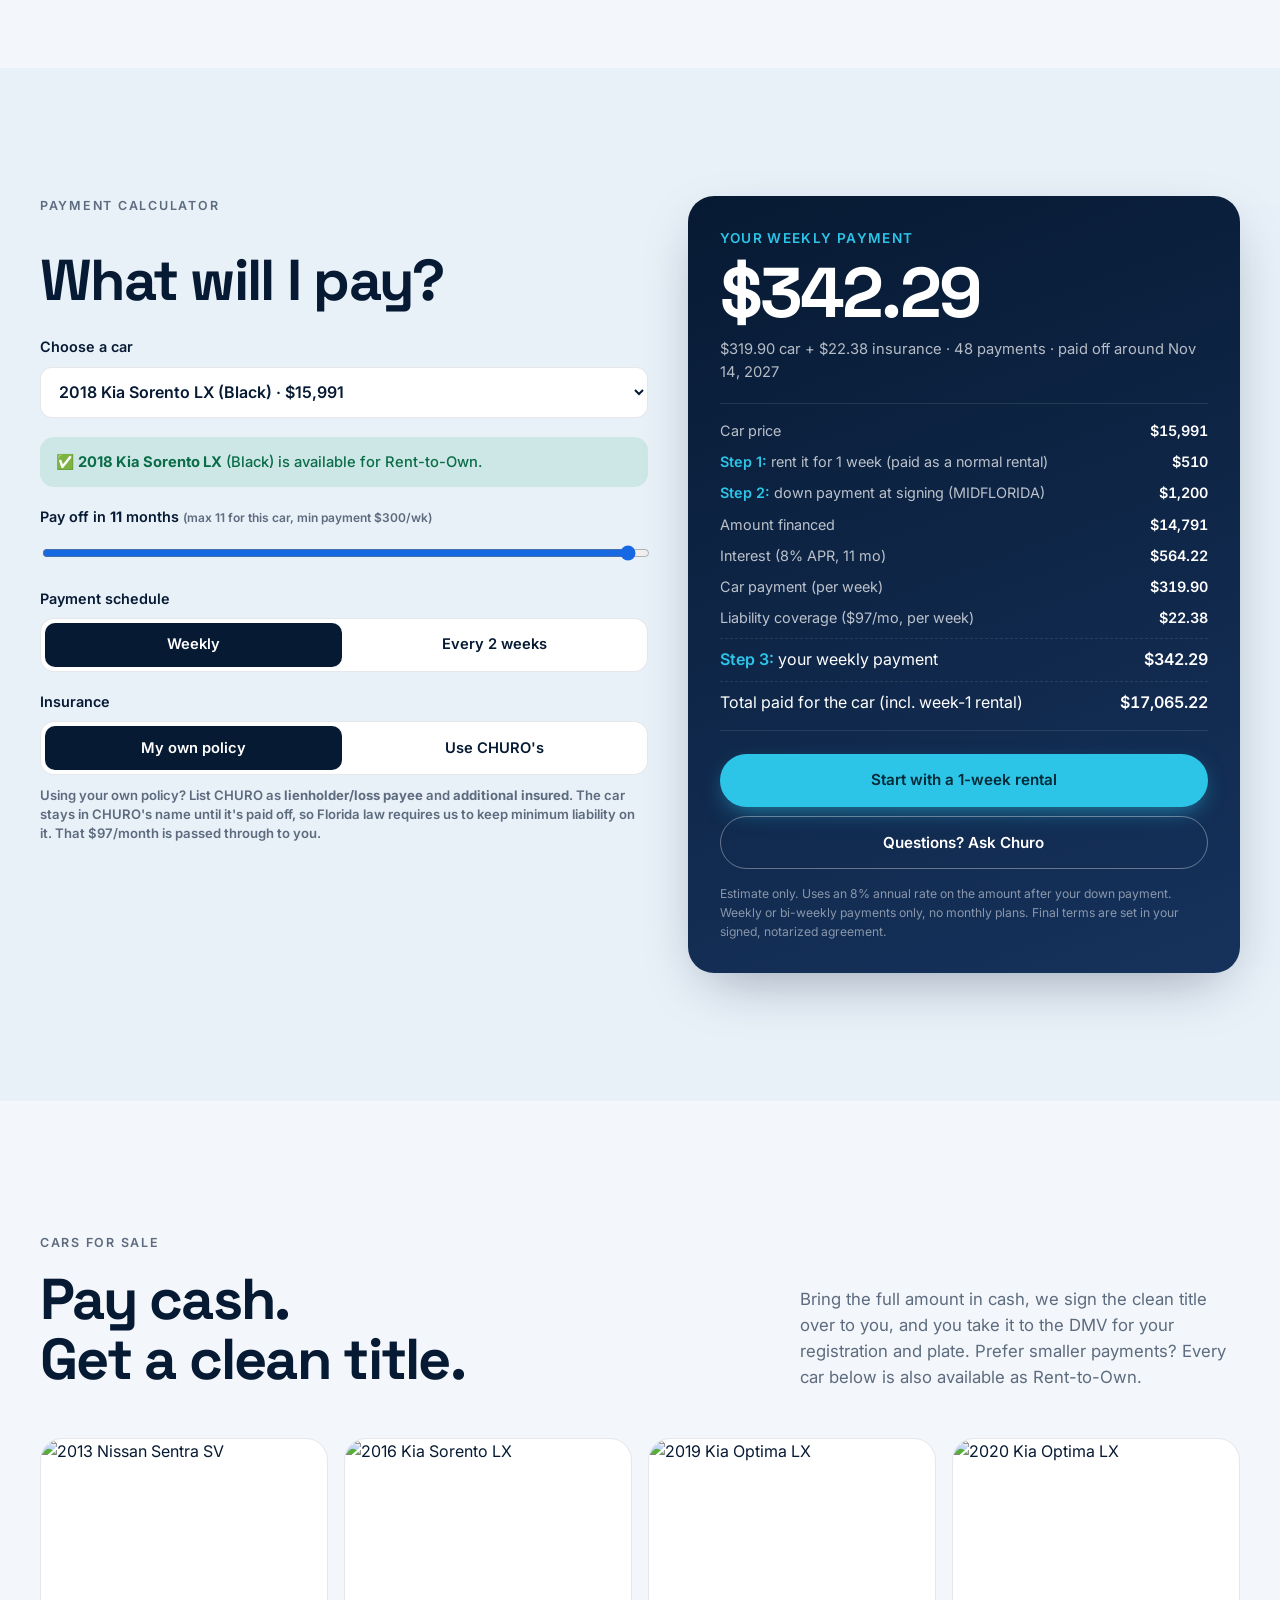
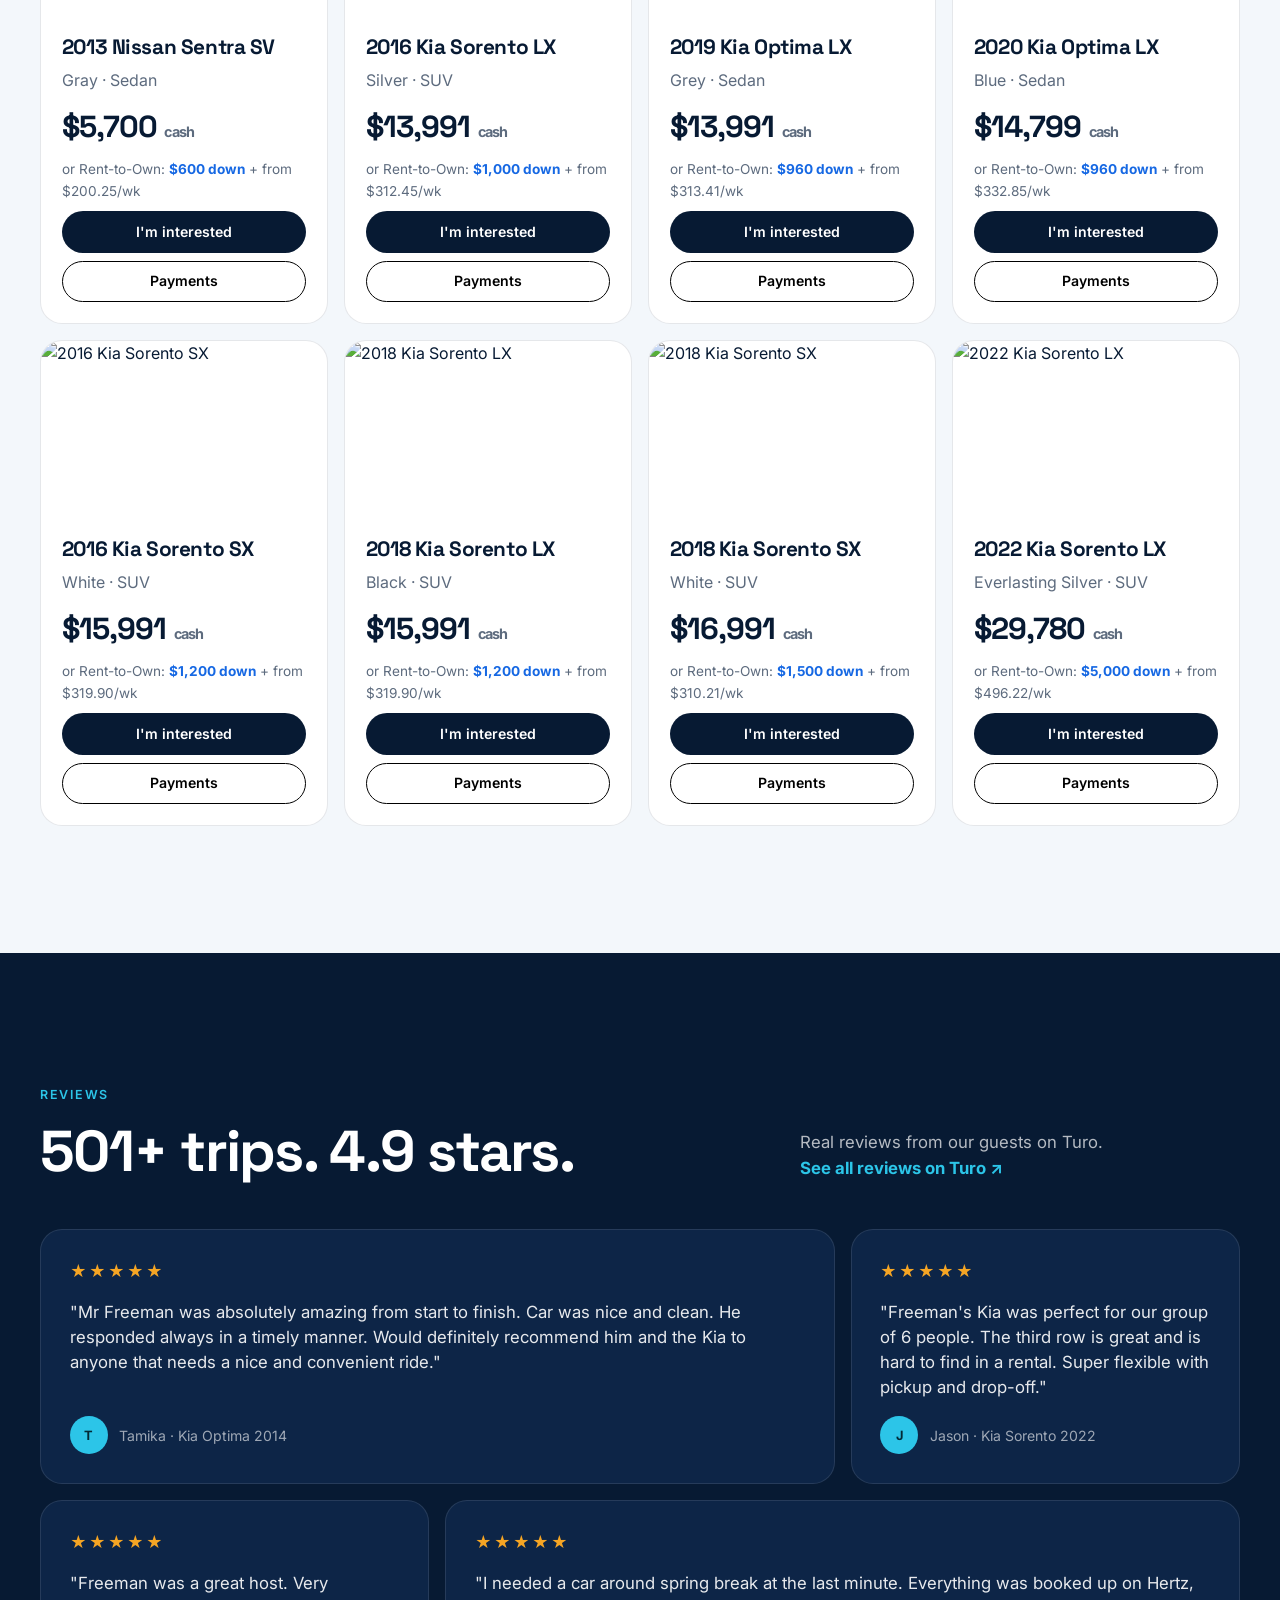
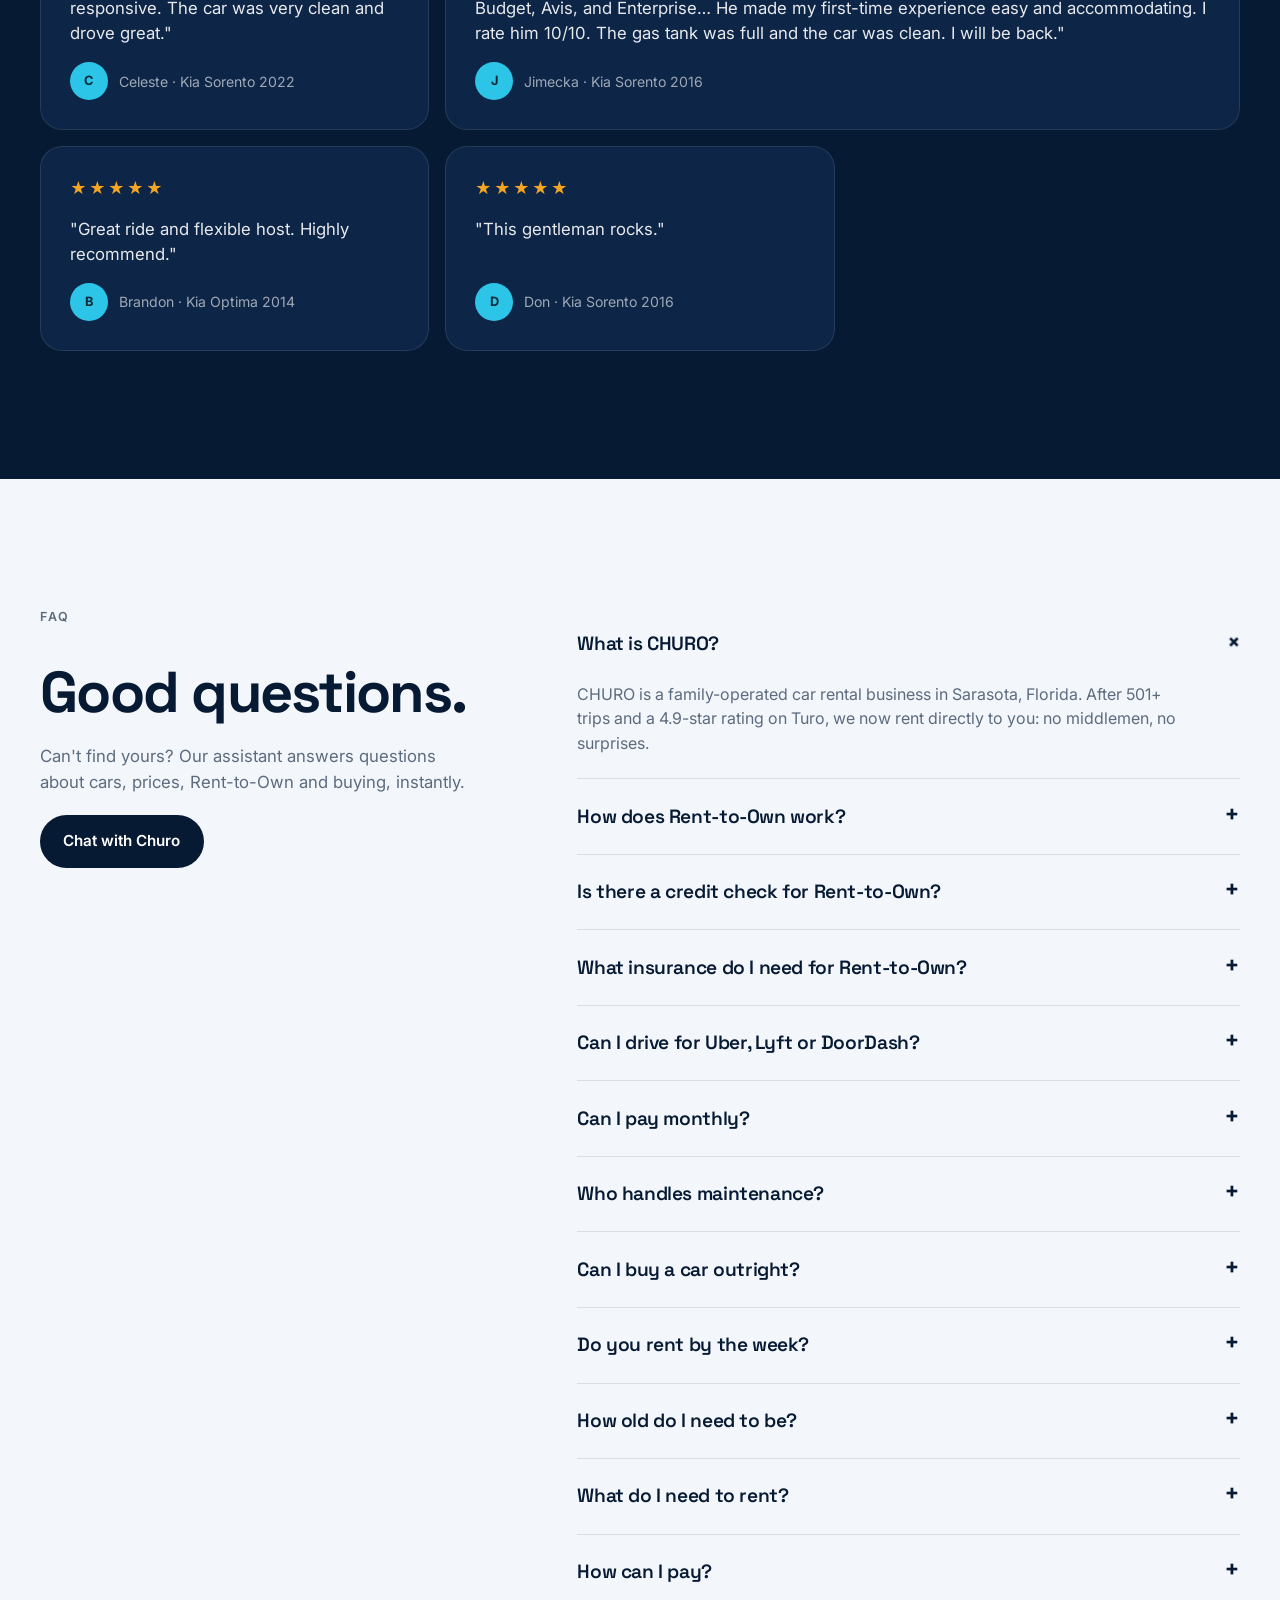
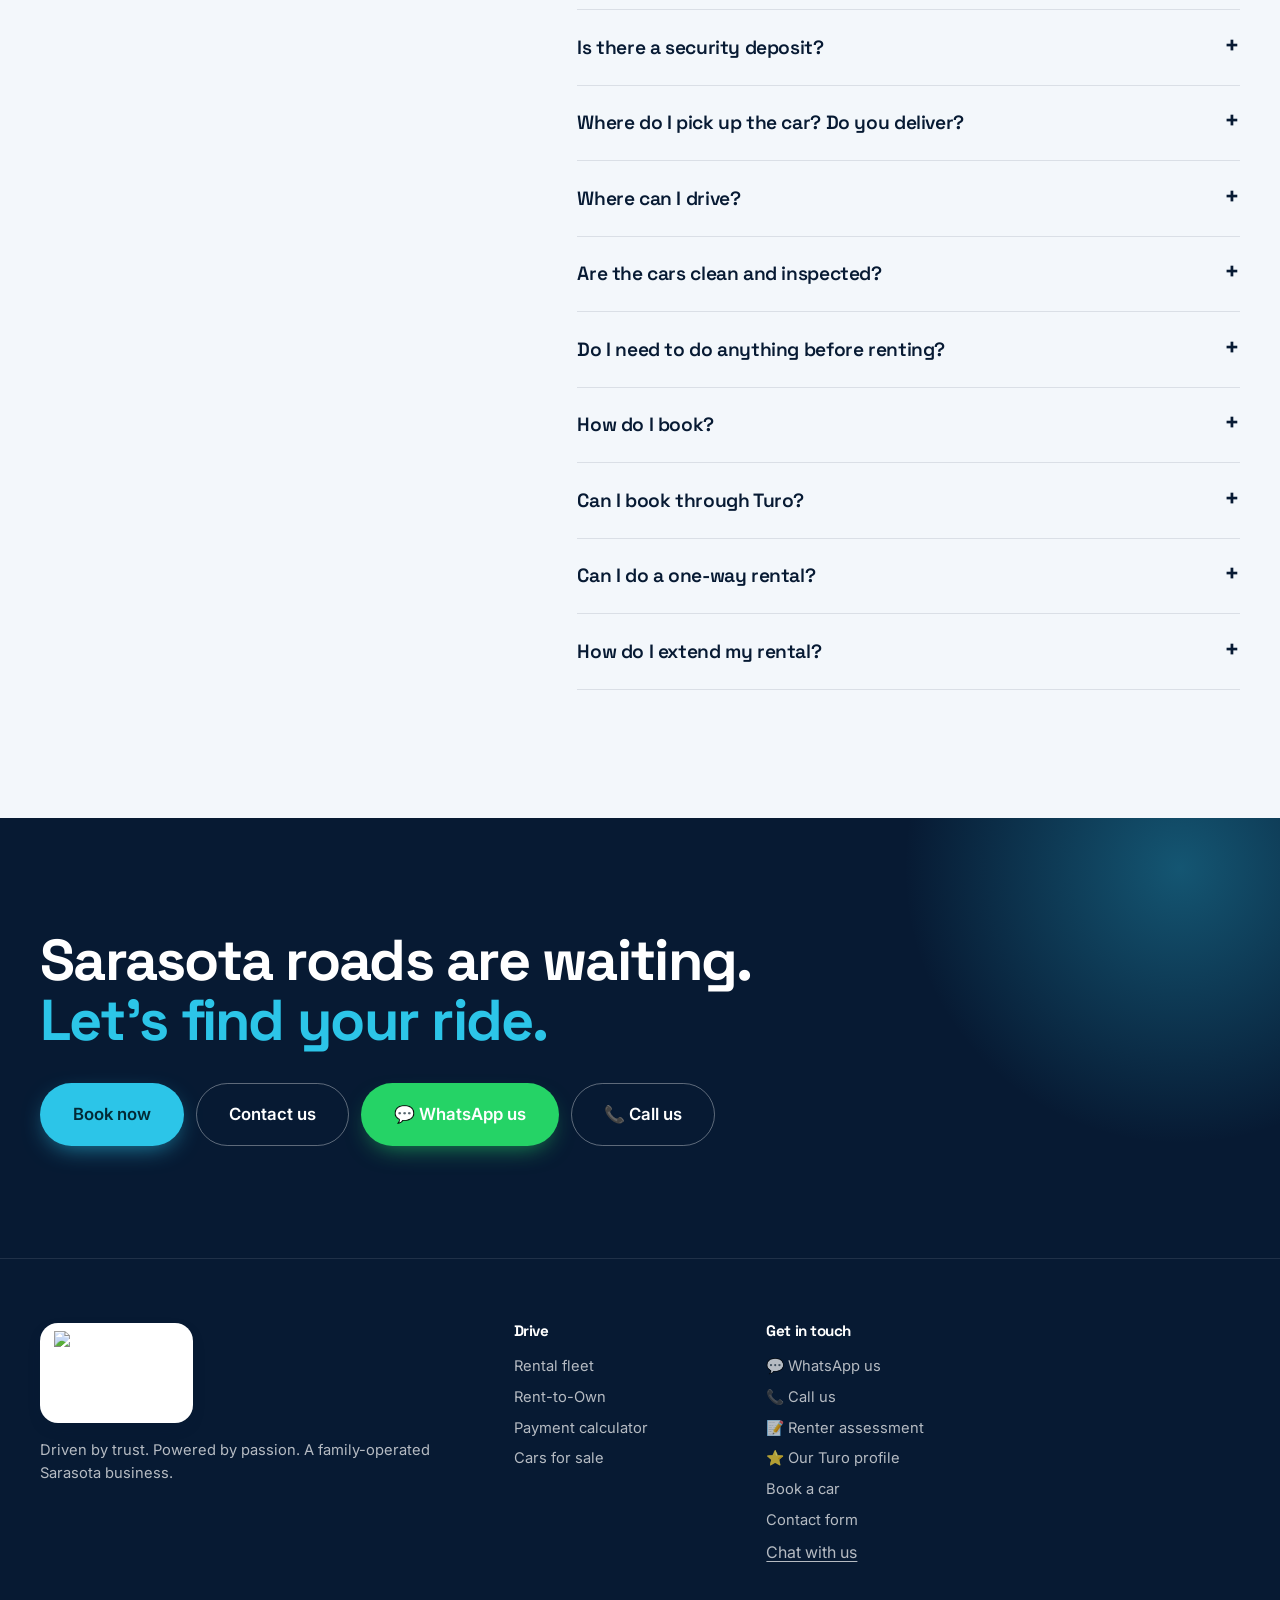
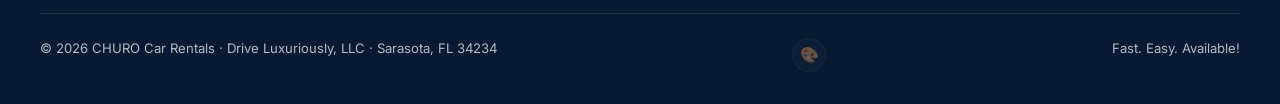
==== commit 187213f2: "Palette menu closes properly; brand-safe themes (Classic, Auto, Sunrise, Gulf, Dusk keep CHURO navy " ====
--- a/index.html
+++ b/index.html
@@ -55,8 +55,8 @@
   <link rel="preconnect" href="https://fonts.googleapis.com" />
   <link rel="preconnect" href="https://fonts.gstatic.com" crossorigin />
   <link href="https://fonts.googleapis.com/css2?family=Inter:wght@400;500;600&family=Space+Grotesk:wght@500;600;700&display=swap" rel="stylesheet" />
-  <link rel="stylesheet" href="css/styles.css?v=202611110252" />
-  <script src="js/theme.js?v=202611110252"></script>
+  <link rel="stylesheet" href="css/styles.css?v=202611110304" />
+  <script src="js/theme.js?v=202611110304"></script>
 </head>
 <body>
   <!-- ================= NAV ================= -->
@@ -395,11 +395,11 @@
     </form>
   </section>
 
-  <script src="js/track.js?v=202611110252"></script>
-  <script src="js/data.js?v=202611110252"></script>
-  <script src="js/live.js?v=202611110252"></script>
-  <script src="js/app.js?v=202611110252"></script>
-  <script src="js/chatbot.js?v=202611110252"></script>
-  <script src="js/contact.js?v=202611110252"></script>
+  <script src="js/track.js?v=202611110304"></script>
+  <script src="js/data.js?v=202611110304"></script>
+  <script src="js/live.js?v=202611110304"></script>
+  <script src="js/app.js?v=202611110304"></script>
+  <script src="js/chatbot.js?v=202611110304"></script>
+  <script src="js/contact.js?v=202611110304"></script>
 </body>
 </html>
--- a/css/styles.css
+++ b/css/styles.css
@@ -609,34 +609,65 @@
 .turo-link:hover { text-decoration: underline; }
 
 /* =========================================================
-   Color themes (js/theme.js). Classic = the :root colors above.
+   Color themes (js/theme.js) + dynamic background.
+   Every theme keeps CHURO's navy and teal/cyan; the time of day
+   shows in the background light, not in the brand colors.
    ========================================================= */
-html[data-theme="sunrise"] {      /* Siesta Key morning: warm cream, coral, amber */
-  --paper: #fff8f1; --tint: #ffeedd; --white: #ffffff;
-  --accent: #ffa94d; --accent-ink: #3d1c00; --blue: #e0582b;
-  --ink: #0f1d3a; --ink-2: #1a2b4f; --ink-3: #283d66;
-}
-html[data-theme="gulf"] {         /* Gulf of Mexico afternoon: deep sea and teal */
-  --paper: #effbfc; --tint: #d6f3f4; --white: #ffffff;
-  --accent: #2ee6c9; --accent-ink: #013a33; --blue: #0a8fb3;
-  --ink: #042f3a; --ink-2: #08404f; --ink-3: #0f5466;
-}
-html[data-theme="sunset"] {       /* Sarasota sunset: night violet and coral */
-  --paper: #f6f1fb; --tint: #ece2f8; --white: #ffffff;
-  --accent: #ff7a59; --accent-ink: #3a0f00; --blue: #6b4eff;
-  --ink: #170f33; --ink-2: #231849; --ink-3: #33265f;
-  --line: rgba(23, 15, 51, 0.12);
+:root {                               /* Classic: today's look with a soft ocean glow */
+  --sky-1: rgba(44, 197, 232, 0.16); --sky-2: rgba(22, 104, 227, 0.10); --sky-3: rgba(44, 197, 232, 0.10);
+  --hero-glow: rgba(44, 197, 232, 0.30);
+}
+html[data-theme="sunrise"] {          /* morning: warm light over the brand colors */
+  --paper: #fdf8f3; --tint: #f9eee3;
+  --sky-1: rgba(255, 168, 96, 0.30); --sky-2: rgba(255, 210, 130, 0.30); --sky-3: rgba(44, 197, 232, 0.14);
+  --hero-glow: rgba(255, 158, 80, 0.45);
+}
+html[data-theme="gulf"] {             /* the logo's teal, deep sea */
+  --paper: #eefafb; --tint: #d8f2f4;
+  --accent: #22c7c9; --accent-ink: #02383a; --blue: #0e8fb0;
+  --ink: #06263a; --ink-2: #0a3349; --ink-3: #12455f;
+  --sky-1: rgba(34, 199, 201, 0.22); --sky-2: rgba(14, 143, 176, 0.14); --sky-3: rgba(120, 230, 220, 0.18);
+  --hero-glow: rgba(34, 199, 201, 0.38);
+}
+html[data-theme="dusk"] {             /* evening: violet and coral light over the brand colors */
+  --paper: #f4f3fa; --tint: #e9e7f6;
+  --ink: #0a1532; --ink-2: #111f45; --ink-3: #1b2c5c;
+  --sky-1: rgba(124, 92, 255, 0.20); --sky-2: rgba(255, 122, 89, 0.16); --sky-3: rgba(44, 197, 232, 0.12);
+  --hero-glow: rgba(150, 110, 255, 0.42);
 }
 html[data-theme] .btn--accent { box-shadow: 0 8px 24px -8px color-mix(in srgb, var(--accent) 70%, transparent); }
 html[data-theme] .eyebrow .dot { box-shadow: 0 0 0 4px color-mix(in srgb, var(--accent) 25%, transparent); }
 html[data-theme] .nav.is-scrolled { background: color-mix(in srgb, var(--paper) 88%, transparent); }
-body, .section--tint, .car, .sale-card, .chip { transition: background-color 0.4s, color 0.4s, border-color 0.4s; }
+body, .section--tint, .car, .sale-card, .chip { transition: background-color 0.5s, color 0.5s, border-color 0.5s; }
+
+/* dynamic background: soft glows drifting behind the light sections */
+body::before {
+  content: ""; position: fixed; inset: -25%; z-index: -1; pointer-events: none;
+  background:
+    radial-gradient(38% 32% at 18% 28%, var(--sky-1), transparent 70%),
+    radial-gradient(34% 30% at 82% 62%, var(--sky-2), transparent 70%),
+    radial-gradient(30% 26% at 55% 90%, var(--sky-3), transparent 70%);
+  animation: skyDrift 38s ease-in-out infinite alternate; will-change: transform;
+}
+@keyframes skyDrift { from { transform: translate3d(-3%, -2%, 0) rotate(0deg); } to { transform: translate3d(3%, 3%, 0) rotate(6deg); } }
+.section--tint { background: color-mix(in srgb, var(--tint) 72%, transparent); }
+/* a slow glow over the hero photo, colored by theme */
+.hero__media::before {
+  content: ""; position: absolute; inset: -20%; z-index: 3; pointer-events: none; mix-blend-mode: screen;   /* above the dark overlay */
+  background: radial-gradient(40% 35% at 25% 75%, var(--hero-glow), transparent 70%), radial-gradient(35% 30% at 80% 20%, var(--hero-glow), transparent 70%);
+  animation: skyDrift 26s ease-in-out infinite alternate; opacity: 0.7;
+}
+.hero__media::after { z-index: 2; }
+.hero__media { z-index: 0; }                 /* keeps the glow layers inside the photo, under the headline */
+.hero__content { position: relative; z-index: 1; }
+@media (prefers-reduced-motion: reduce) { body::before, .hero__media::before { animation: none; } }
 
 /* hidden palette in the footer */
 .themer { position: relative; display: inline-flex; vertical-align: middle; margin-left: 0.6rem; }
 .themer__btn { width: 34px; height: 34px; border-radius: 50%; border: 1px solid var(--line-dark); background: rgba(255,255,255,0.06);
   cursor: pointer; font-size: 0.95rem; opacity: 0.4; transition: opacity 0.2s, transform 0.2s; }
 .themer__btn:hover, .themer__btn:focus-visible, .themer__btn[aria-expanded="true"] { opacity: 1; transform: rotate(-12deg) scale(1.08); }
+.themer__menu[hidden] { display: none; }   /* the menu's own display rule must not override [hidden] */
 .themer__menu { position: absolute; bottom: 46px; right: 0; display: grid; gap: 4px; padding: 8px; min-width: 260px; z-index: 30;
   background: var(--white); color: var(--ink); border-radius: 18px; box-shadow: var(--shadow); text-align: left; }
 .themer__menu button { display: flex; align-items: center; gap: 12px; padding: 9px 10px; border: 0; border-radius: 12px; background: none;
@@ -647,10 +678,10 @@
 .themer__menu button[aria-pressed="true"] { background: var(--tint); }
 .swatch { width: 26px; height: 26px; border-radius: 50%; flex: none; border: 2px solid #fff; box-shadow: 0 1px 5px rgba(0,0,0,0.25); }
 .swatch--classic { background: linear-gradient(135deg, #071a33 0 50%, #2cc5e8 50%); }
-.swatch--auto { background: conic-gradient(#ffa94d 0 33%, #2cc5e8 0 66%, #6b4eff 0); }
-.swatch--sunrise { background: linear-gradient(135deg, #ffeedd, #ffa94d 55%, #e0582b); }
-.swatch--gulf { background: linear-gradient(135deg, #042f3a 0 45%, #2ee6c9 45%); }
-.swatch--sunset { background: linear-gradient(135deg, #170f33 0 40%, #6b4eff 40% 70%, #ff7a59 70%); }
+.swatch--auto { background: conic-gradient(#ffa860 0 33%, #2cc5e8 0 66%, #7c5cff 0); }
+.swatch--sunrise { background: linear-gradient(135deg, #071a33 0 45%, #ffa860 45% 72%, #2cc5e8 72%); }
+.swatch--gulf { background: linear-gradient(135deg, #06263a 0 50%, #22c7c9 50%); }
+.swatch--dusk { background: linear-gradient(135deg, #0a1532 0 45%, #7c5cff 45% 72%, #2cc5e8 72%); }
 @media (max-width: 600px) { .themer__menu { right: auto; left: 50%; transform: translateX(-50%); } }
 
 /* =========================================================
